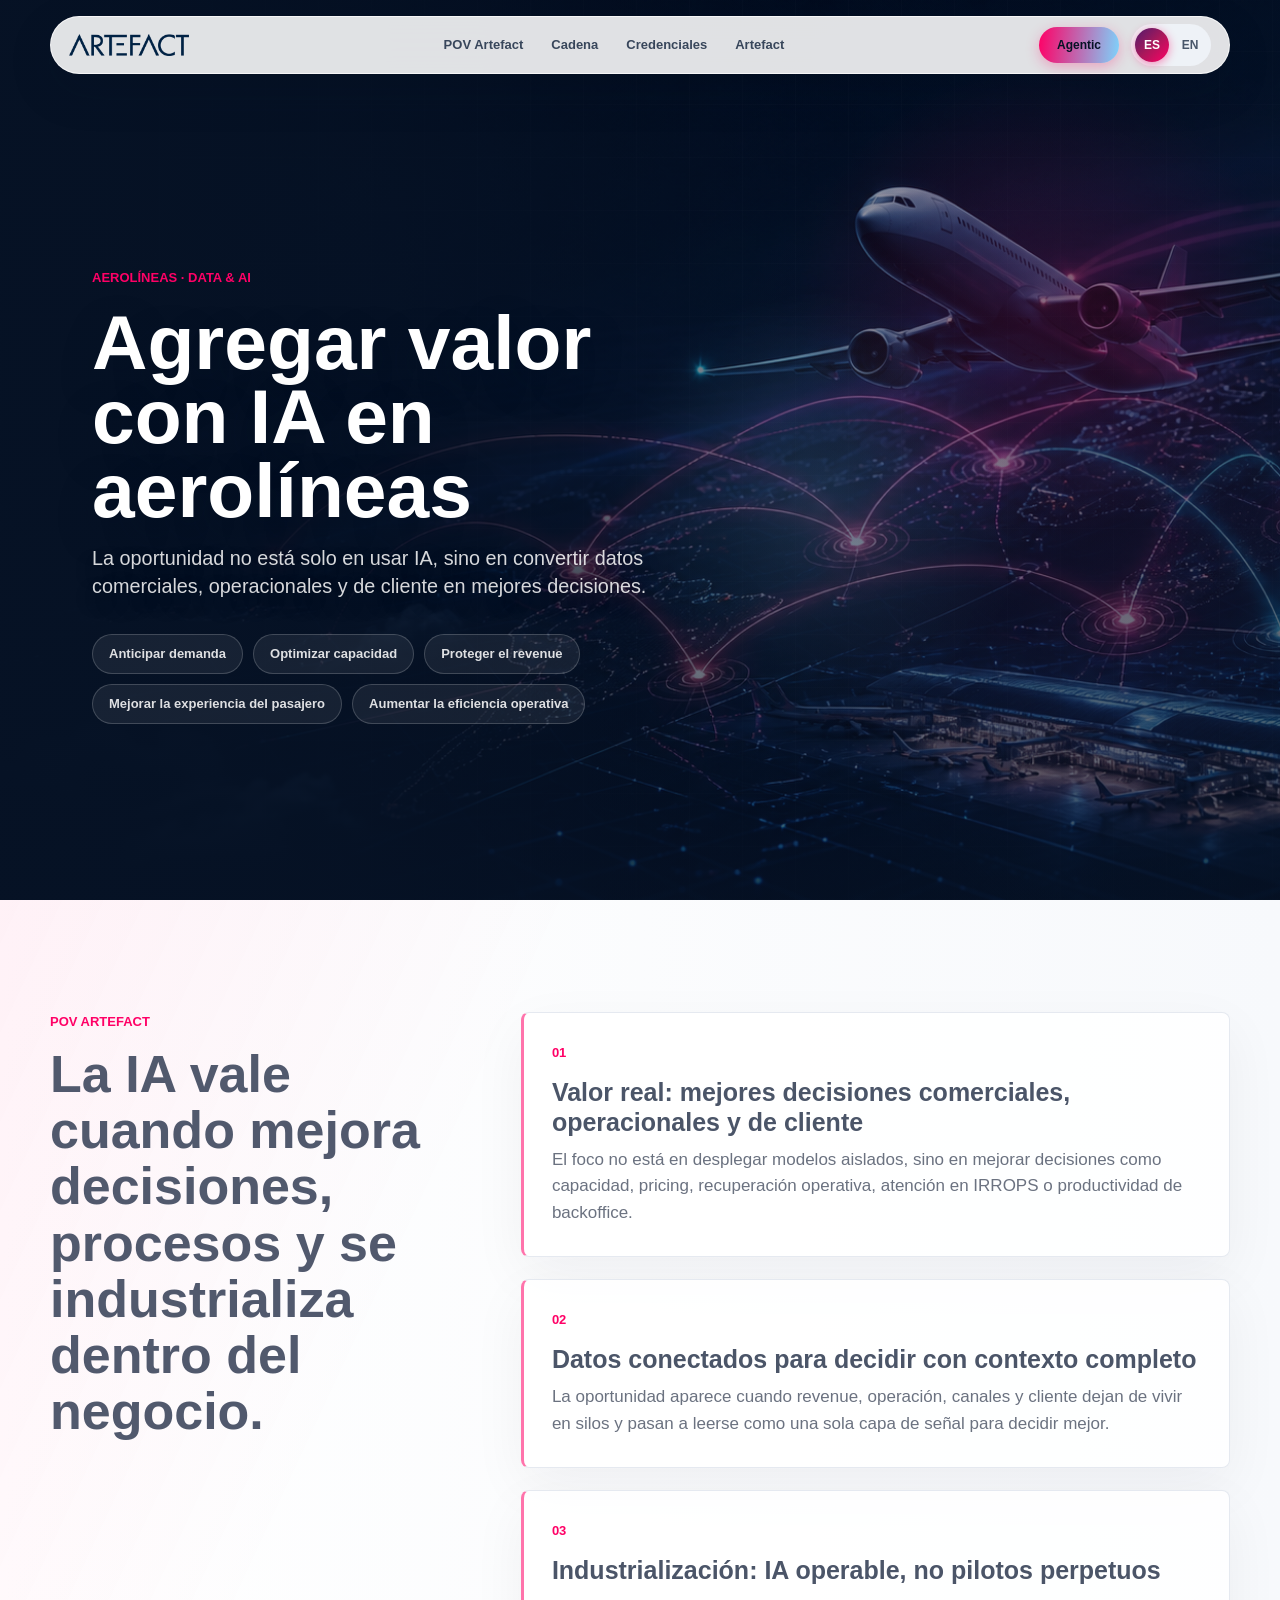
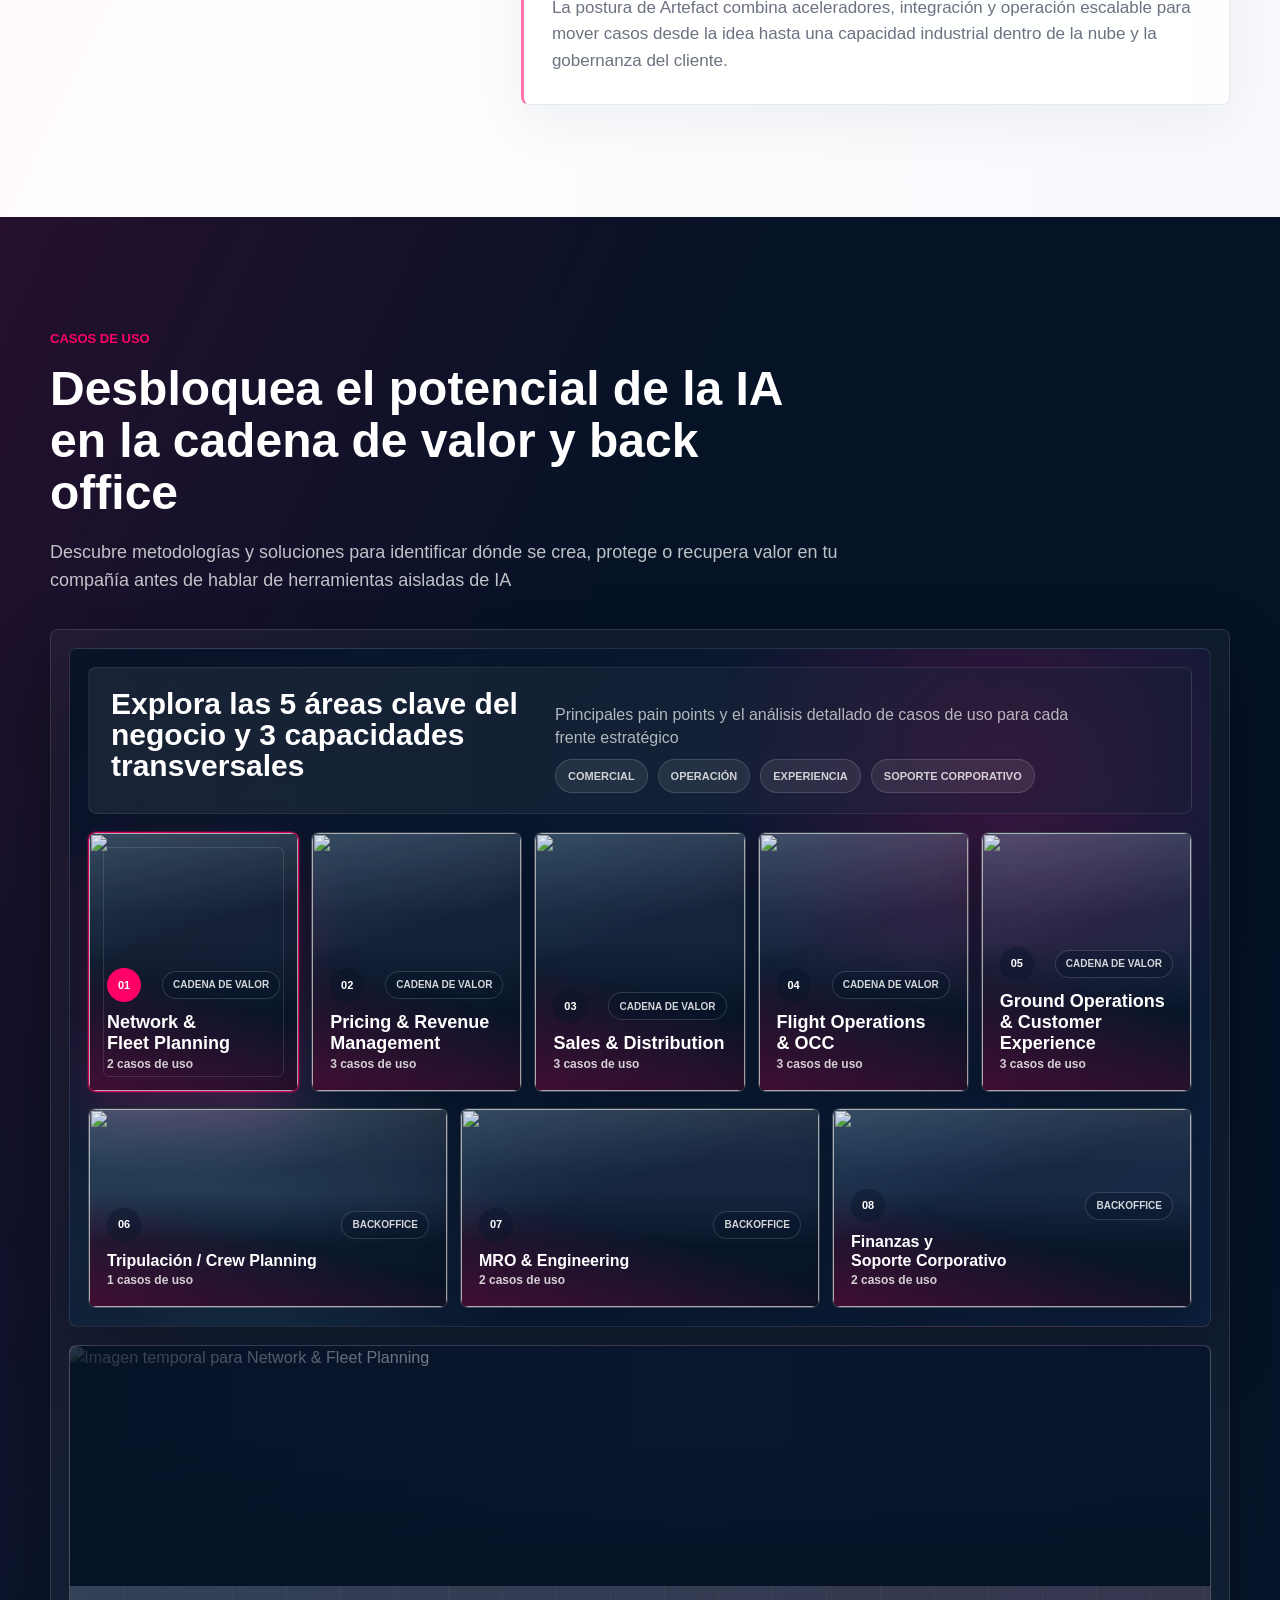
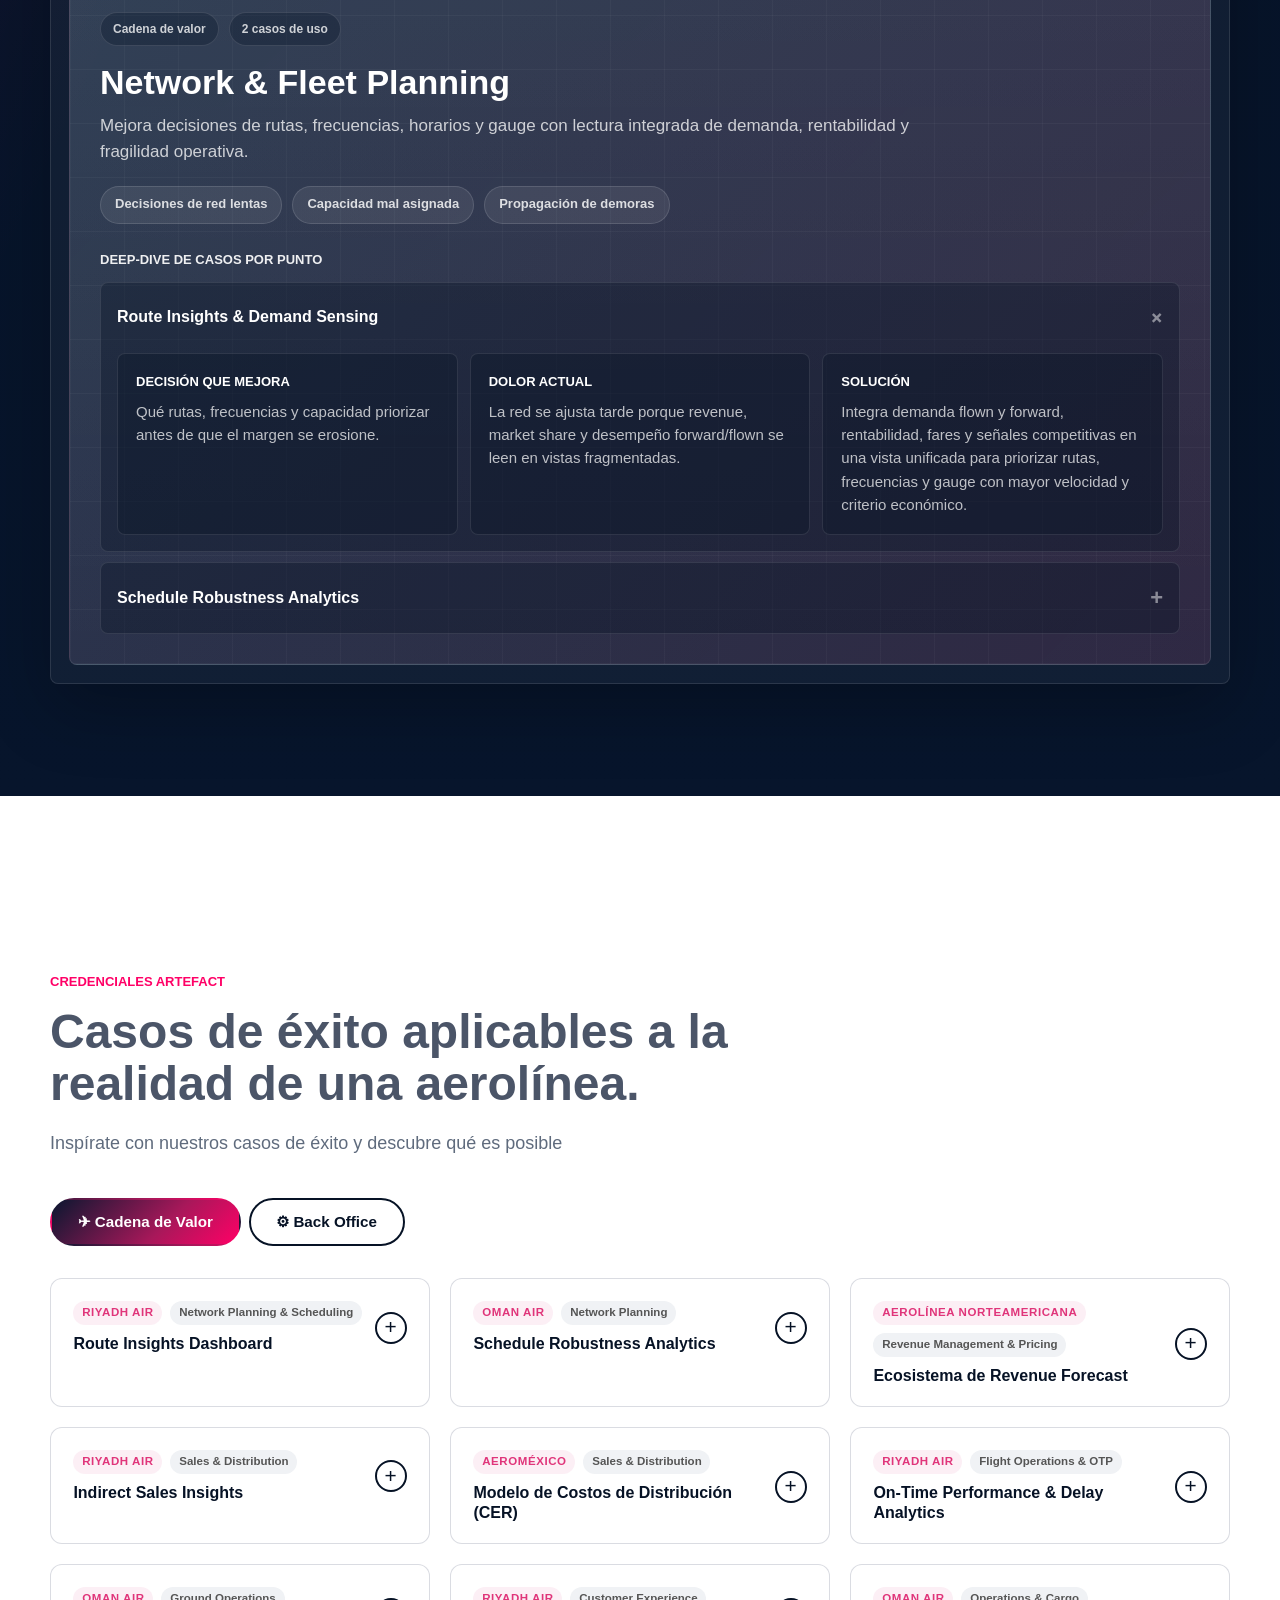
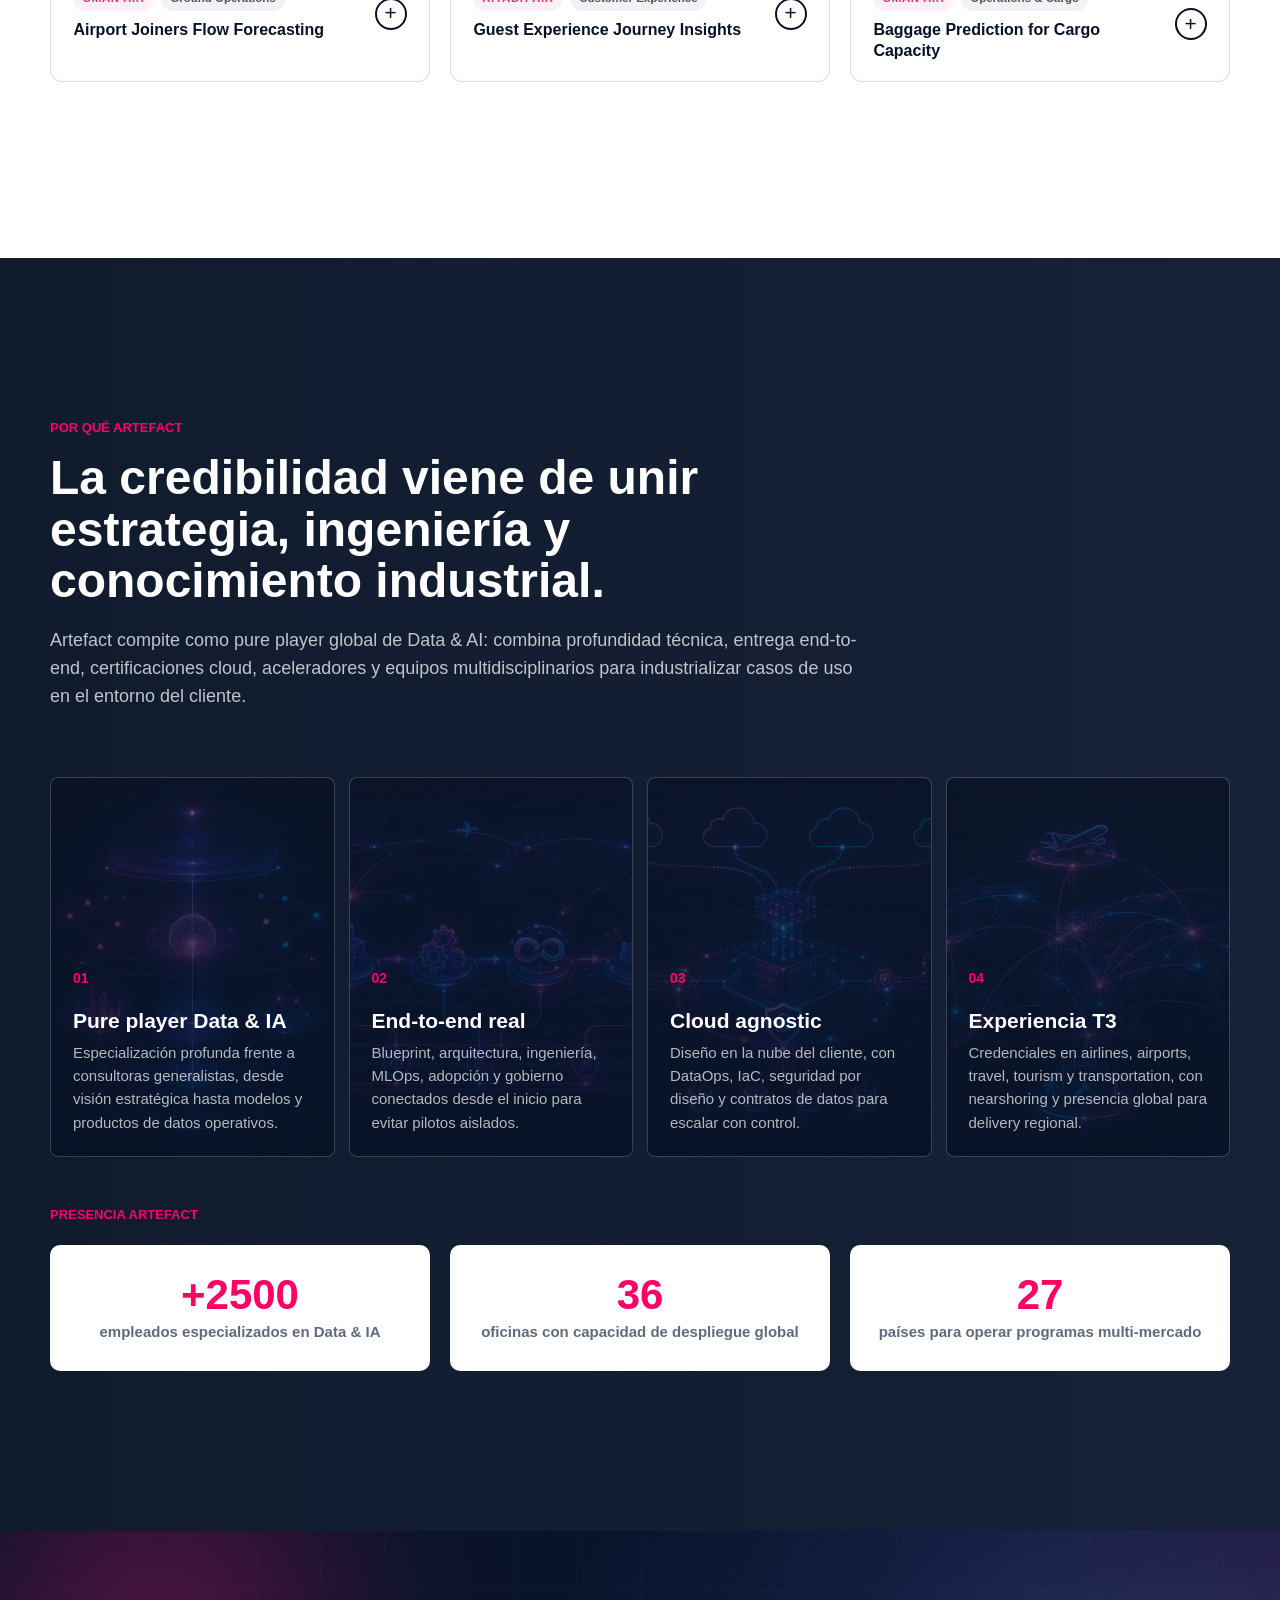
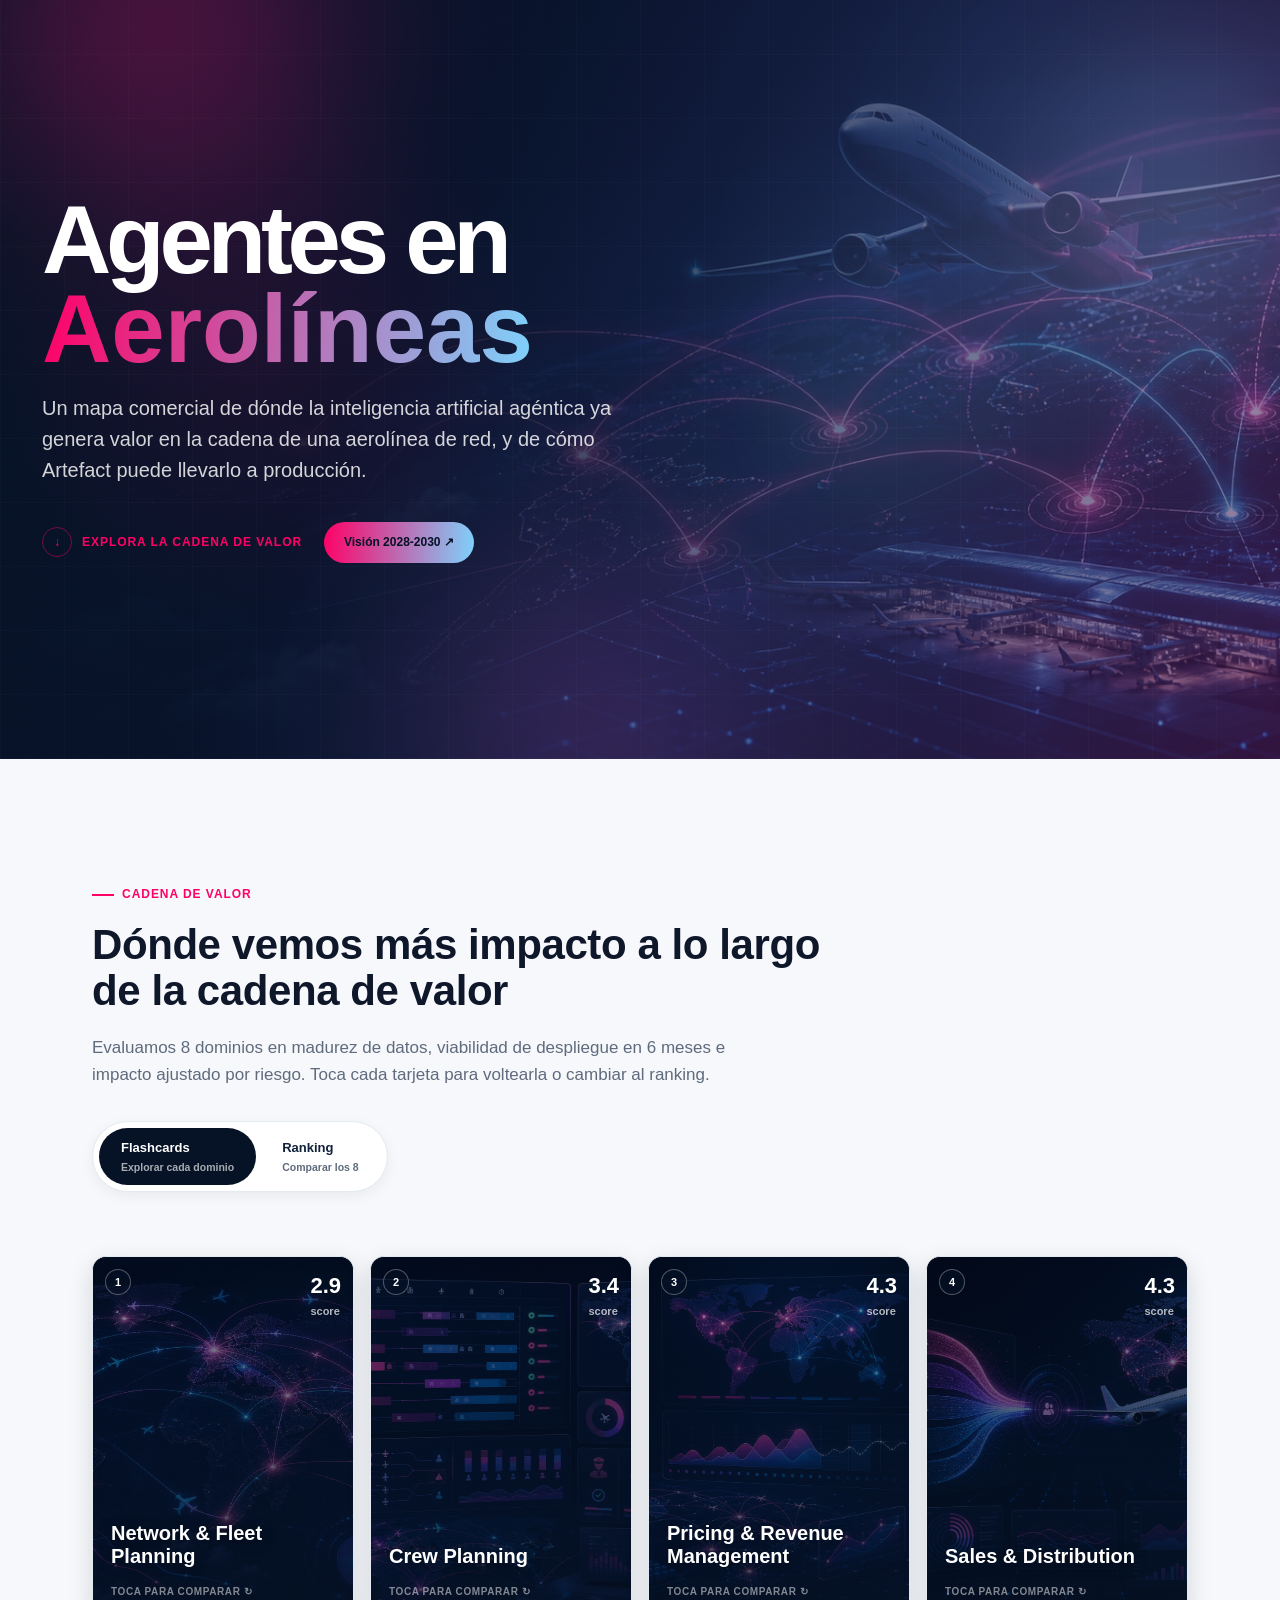
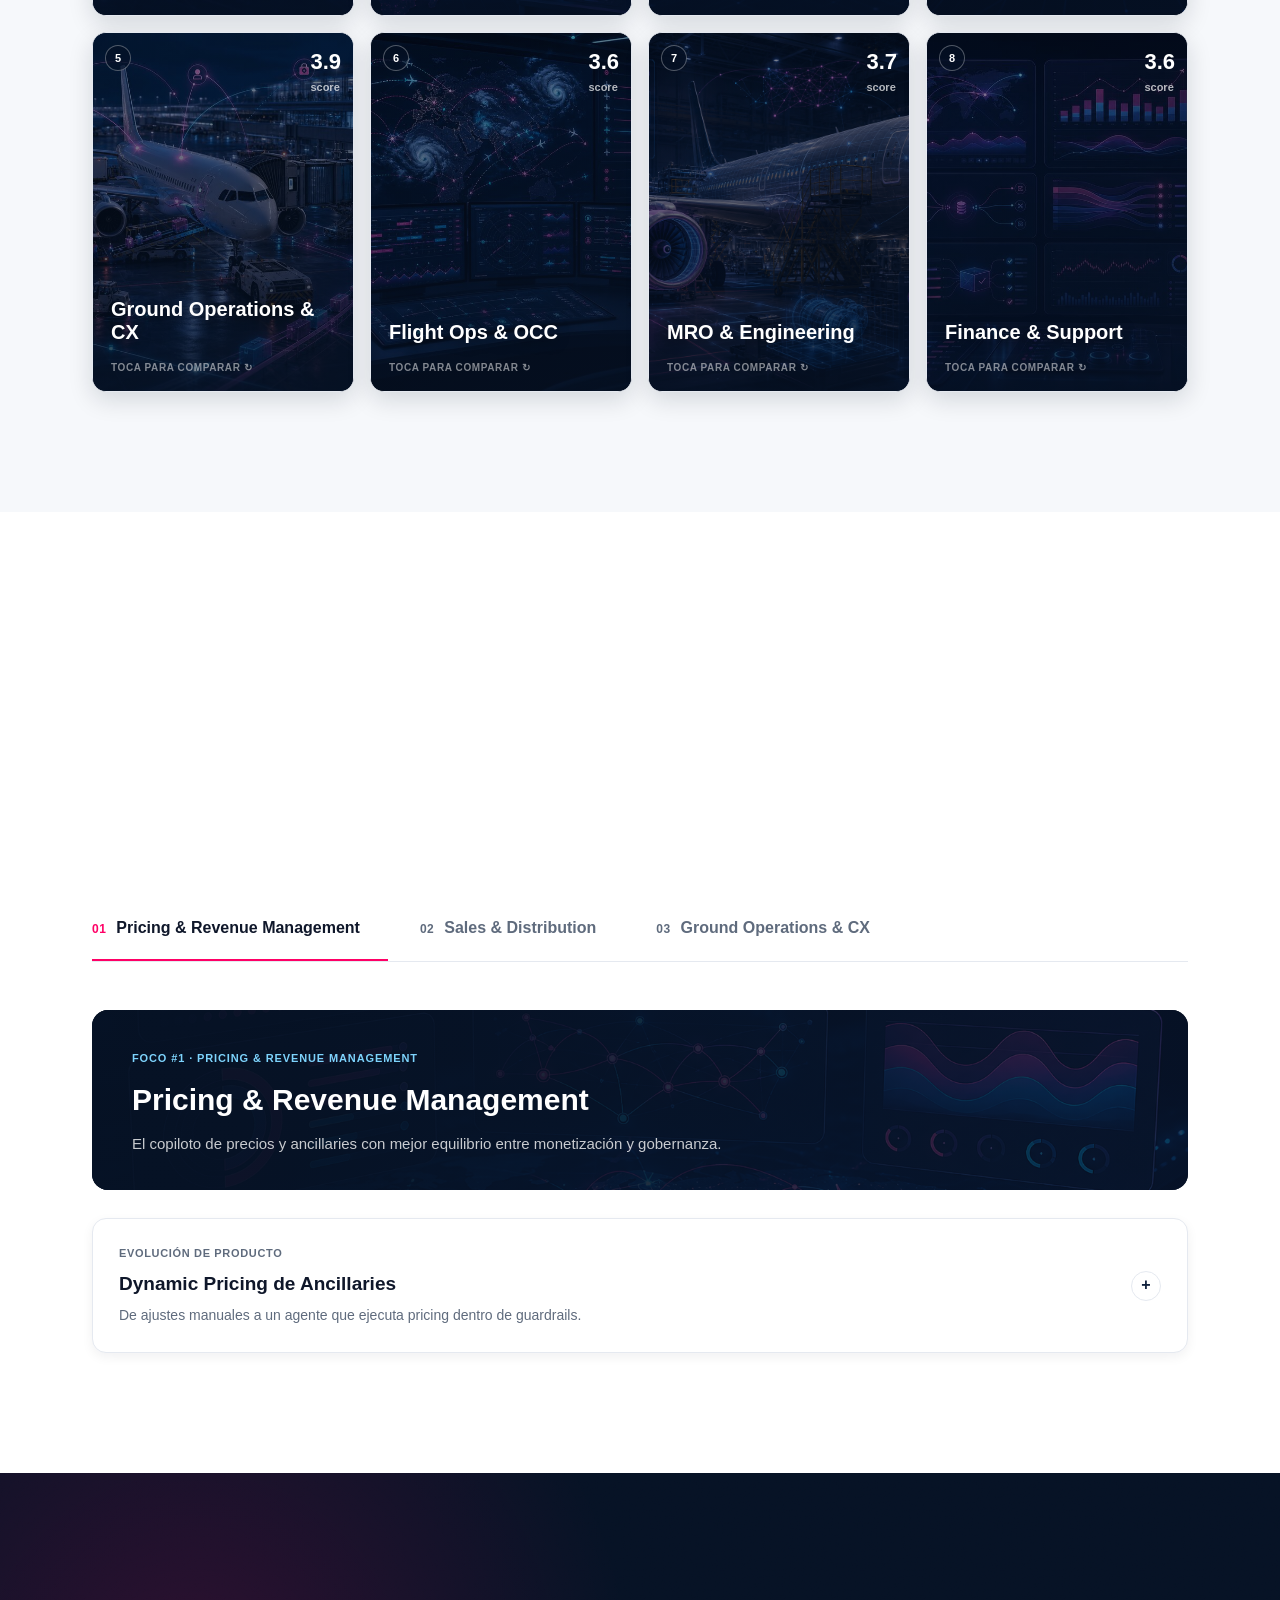
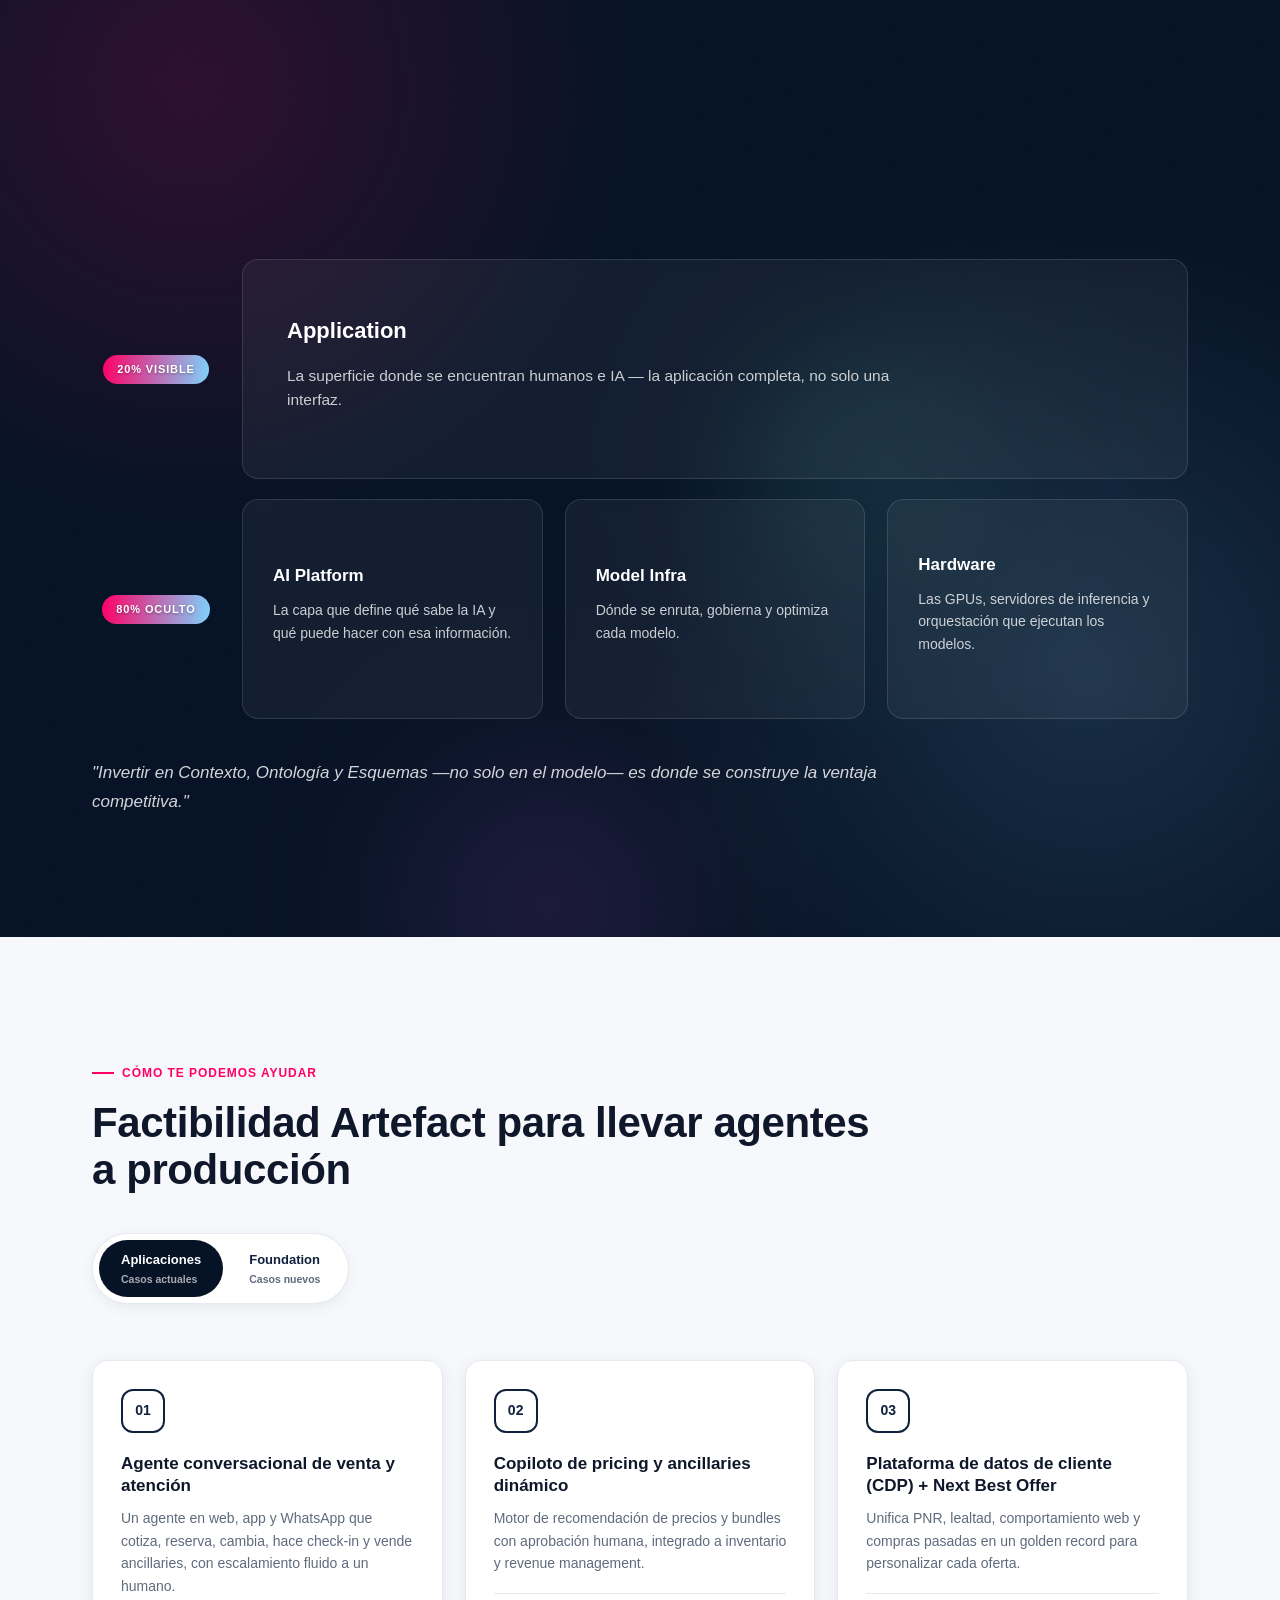
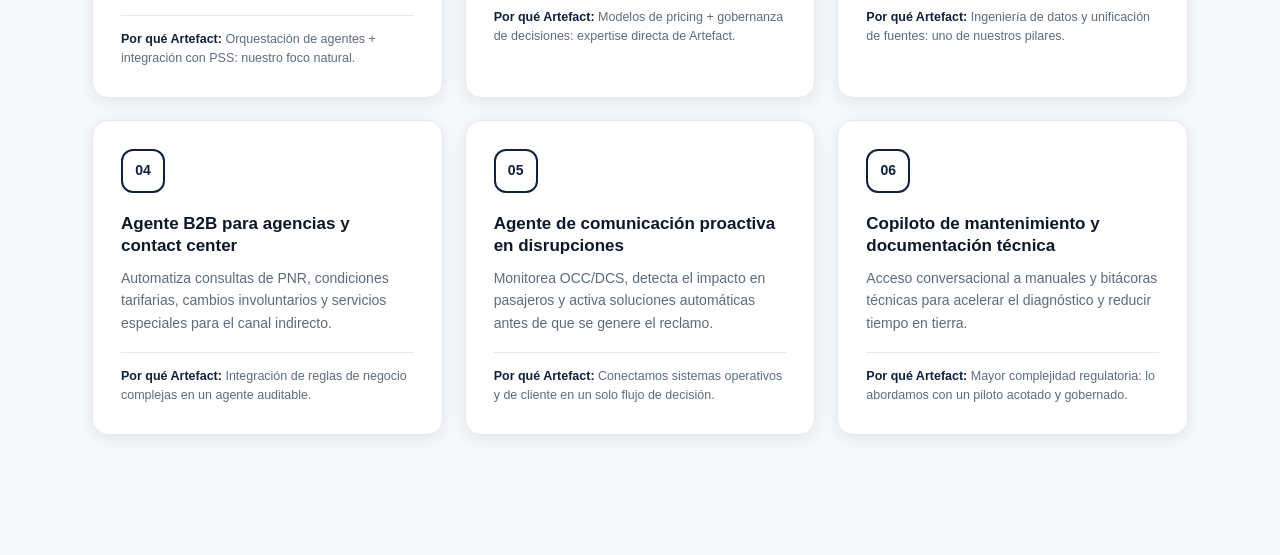
==== index.html @ aaf762bc "traduccion EN de la seccion agentic" ====
<!doctype html>
<html lang="es">
<head>
  <meta charset="utf-8">
  <meta name="viewport" content="width=device-width, initial-scale=1">
  <title>Artefact | Data & AI para Aerolíneas</title>
  <style>
    :root {
      --navy-950: #061225;
      --navy-900: #0a1730;
      --navy-800: #10213d;
      --navy-700: #18325a;
      --ink: #0f172a;
      --muted: #5f6b7d;
      --line: #e5e9f0;
      --soft: #f6f8fb;
      --white: #ffffff;
      --magenta: #ff0066;
      --cyan: #7dd3fc;
      --green: #38d39f;
      --amber: #ffc857;
      --slate-700: #334155;
      --shadow: 0 24px 70px rgba(6, 18, 37, 0.18);
    }

    * {
      box-sizing: border-box;
      letter-spacing: 0;
    }

    html {
      scroll-behavior: smooth;
    }

    body {
      margin: 0;
      color: var(--ink);
      background: var(--white);
      font-family: Roboto, Arial, sans-serif;
      font-size: 16px;
      line-height: 1.55;
    }

    button,
    a {
      font: inherit;
    }

    a {
      color: inherit;
      text-decoration: none;
    }

    .site-header {
      position: fixed;
      z-index: 20;
      top: 16px;
      left: 0;
      right: 0;
      padding: 0 42px;
      pointer-events: none;
    }

    .nav-shell {
      max-width: 1180px;
      margin: 0 auto;
      height: 58px;
      display: flex;
      align-items: center;
      justify-content: space-between;
      padding: 0 18px;
      border: 1px solid rgba(255, 255, 255, 0.72);
      border-radius: 999px;
      background: rgba(255, 255, 255, 0.88);
      box-shadow: 0 16px 45px rgba(6, 18, 37, 0.16);
      backdrop-filter: blur(18px);
      pointer-events: auto;
    }

    .brand {
      display: flex;
      align-items: center;
      color: #0f2f5f;
      line-height: 1;
    }

    .brand-logo {
      display: block;
      width: 120px;
      height: auto;
    }

    img.brand-logo {
      object-fit: contain;
    }

    .nav-links {
      display: flex;
      align-items: center;
      gap: 28px;
      color: #26364d;
      font-size: 13px;
      font-weight: 800;
    }

    .nav-links a {
      opacity: 0.9;
    }

    .nav-links a:hover {
      color: var(--magenta);
    }

    .lang-pill {
      display: flex;
      align-items: center;
      gap: 4px;
      padding: 4px;
      border-radius: 999px;
      background: #eef2f7;
      color: #475569;
      font-size: 12px;
      font-weight: 900;
    }

    .lang-pill span {
      display: grid;
      place-items: center;
      width: 34px;
      height: 34px;
      border-radius: 999px;
      cursor: pointer;
      transition: all 0.2s ease;
    }

    .lang-pill .active {
      color: var(--white);
      background: linear-gradient(135deg, #4f1a6e 0%, #a8185a 50%, #ff0066 100%);
      box-shadow: 0 2px 10px rgba(255, 0, 102, 0.45);
    }

    .lang-pill span:not(.active):hover {
      background: rgba(0,0,0,0.08);
    }

    .hero {
      position: relative;
      min-height: 656px;
      color: var(--white);
      overflow: hidden;
      background:
        linear-gradient(90deg, rgba(6, 18, 37, 0.98) 0%, rgba(8, 19, 43, 0.94) 45%, rgba(31, 39, 85, 0.92) 76%, rgba(89, 28, 91, 0.86) 100%),
        repeating-linear-gradient(0deg, rgba(255, 255, 255, 0.045) 0, rgba(255, 255, 255, 0.045) 1px, transparent 1px, transparent 64px),
        repeating-linear-gradient(90deg, rgba(255, 255, 255, 0.045) 0, rgba(255, 255, 255, 0.045) 1px, transparent 1px, transparent 64px);
    }

    .hero-inner {
      max-width: 1180px;
      margin: 0 auto;
      min-height: 656px;
      display: grid;
      grid-template-columns: 0.88fr 1.12fr;
      gap: 32px;
      align-items: center;
      padding: 112px 42px 38px;
    }

    .eyebrow {
      margin: 0 0 18px;
      color: var(--magenta);
      font-size: 13px;
      font-weight: 900;
      text-transform: uppercase;
    }

    h1,
    h2,
    h3,
    p {
      margin-top: 0;
    }

    h1 {
      max-width: 560px;
      margin-bottom: 24px;
      font-size: 72px;
      line-height: 0.96;
      font-weight: 900;
    }

    .hero-copy {
      max-width: 540px;
      color: rgba(255, 255, 255, 0.82);
      font-size: 20px;
      line-height: 1.45;
    }

    .hero-pills {
      display: flex;
      flex-wrap: wrap;
      gap: 10px;
      margin-top: 34px;
    }

    .pill {
      display: inline-flex;
      align-items: center;
      min-height: 40px;
      padding: 0 16px;
      border: 1px solid rgba(255, 255, 255, 0.18);
      border-radius: 999px;
      color: rgba(255, 255, 255, 0.86);
      background: rgba(255, 255, 255, 0.07);
      font-size: 13px;
      font-weight: 800;
    }

    .hero-image-card {
      position: absolute;
      right: 0;
      bottom: 0;
      width: 100%;
      max-width: 680px;
      min-height: 560px;
      border: 1px solid rgba(255, 255, 255, 0.16);
      border-radius: 8px;
      overflow: hidden;
      background: var(--navy-950);
      box-shadow: 0 34px 90px rgba(0, 0, 0, 0.34);
    }

    .hero-data-overlay {
      position: absolute;
      inset: 18px;
      z-index: 3;
      pointer-events: none;
      display: grid;
      grid-template-columns: 1fr auto;
      grid-template-rows: auto 1fr auto;
      gap: 16px;
    }

    .hero-kpi-stack,
    .hero-signal-stack {
      display: grid;
      gap: 10px;
      align-content: start;
    }

    .hero-signal-stack {
      justify-items: end;
    }

    .hero-kpi-card,
    .hero-signal-card {
      min-width: 176px;
      max-width: 220px;
      padding: 12px 14px;
      border: 1px solid rgba(255, 255, 255, 0.14);
      border-radius: 8px;
      background: rgba(6, 18, 37, 0.55);
      backdrop-filter: blur(16px);
      box-shadow: 0 14px 40px rgba(0, 0, 0, 0.18);
    }

    .hero-kpi-card span,
    .hero-signal-card span,
    .hero-system-label span {
      display: block;
      margin-bottom: 6px;
      color: rgba(255, 255, 255, 0.58);
      font-size: 10px;
      font-weight: 900;
      letter-spacing: 0.08em;
      text-transform: uppercase;
    }

    .hero-kpi-card strong,
    .hero-signal-card strong,
    .hero-system-label strong {
      display: block;
      color: var(--white);
      font-size: 16px;
      line-height: 1.18;
    }

    .hero-kpi-card small,
    .hero-signal-card small,
    .hero-system-label small {
      display: block;
      margin-top: 6px;
      color: rgba(255, 255, 255, 0.72);
      font-size: 12px;
      line-height: 1.4;
    }

    .hero-system-label {
      align-self: end;
      max-width: 280px;
      padding: 16px;
      border: 1px solid rgba(255, 255, 255, 0.14);
      border-radius: 8px;
      background: rgba(6, 18, 37, 0.6);
      backdrop-filter: blur(16px);
    }

    .hero-orbit {
      position: absolute;
      inset: 34px 42px 70px 62px;
      border: 1px dashed rgba(125, 211, 252, 0.22);
      border-radius: 50%;
      opacity: 0.85;
    }

    .hero-orbit::before,
    .hero-orbit::after {
      content: "";
      position: absolute;
      width: 10px;
      height: 10px;
      border-radius: 50%;
      background: var(--cyan);
      box-shadow: 0 0 0 10px rgba(125, 211, 252, 0.12);
    }

    .hero-orbit::before {
      top: 18%;
      right: 16%;
    }

    .hero-orbit::after {
      left: 8%;
      bottom: 18%;
      background: var(--magenta);
      box-shadow: 0 0 0 10px rgba(255, 0, 102, 0.12);
    }

    .hero-scene {
      position: absolute;
      inset: 0;
    }

    .hero-scene canvas {
      width: 100%;
      height: 100%;
      display: block;
    }

    .hero-image-card::after {
      content: "";
      position: absolute;
      inset: 0;
      background:
        radial-gradient(circle at 24% 26%, rgba(125, 211, 252, 0.16), transparent 22%),
        radial-gradient(circle at 76% 62%, rgba(255, 0, 102, 0.18), transparent 24%),
        linear-gradient(90deg, rgba(6, 18, 37, 0.42), rgba(6, 18, 37, 0.02) 44%, rgba(6, 18, 37, 0.16)),
        linear-gradient(180deg, transparent 52%, rgba(6, 18, 37, 0.78));
      pointer-events: none;
    }

    .image-note {
      position: absolute;
      z-index: 2;
      left: 22px;
      bottom: 22px;
      max-width: 300px;
      padding: 16px;
      border: 1px solid rgba(255, 255, 255, 0.14);
      border-radius: 8px;
      color: rgba(255, 255, 255, 0.78);
      background: rgba(6, 18, 37, 0.58);
      backdrop-filter: blur(14px);
      font-size: 13px;
      font-weight: 700;
    }

    .image-note strong {
      display: block;
      margin-bottom: 5px;
      color: var(--white);
      font-size: 17px;
    }

    .flight-board {
      position: absolute;
      right: 0;
      bottom: 6px;
      width: 100%;
      max-width: 660px;
      min-height: 520px;
      border: 1px solid rgba(255, 255, 255, 0.16);
      border-radius: 8px;
      overflow: hidden;
      background:
        linear-gradient(135deg, rgba(255, 255, 255, 0.1), rgba(255, 255, 255, 0.03)),
        linear-gradient(180deg, rgba(18, 42, 78, 0.68), rgba(7, 16, 33, 0.72));
      box-shadow: 0 34px 90px rgba(0, 0, 0, 0.34);
    }

    .flight-board::before {
      content: "";
      position: absolute;
      inset: 0;
      background:
        repeating-linear-gradient(0deg, rgba(125, 211, 252, 0.1) 0 1px, transparent 1px 48px),
        repeating-linear-gradient(90deg, rgba(125, 211, 252, 0.09) 0 1px, transparent 1px 48px);
      opacity: 0.65;
    }

    .route-map {
      position: absolute;
      inset: 42px 34px 36px;
      border: 1px solid rgba(255, 255, 255, 0.14);
      border-radius: 8px;
      background: rgba(6, 18, 37, 0.38);
    }

    .route-line {
      position: absolute;
      height: 2px;
      transform-origin: left center;
      border-radius: 999px;
      background: linear-gradient(90deg, var(--cyan), var(--magenta));
      box-shadow: 0 0 20px rgba(255, 0, 102, 0.38);
    }

    .route-line.one {
      left: 72px;
      top: 132px;
      width: 380px;
      transform: rotate(-17deg);
    }

    .route-line.two {
      left: 120px;
      top: 216px;
      width: 330px;
      transform: rotate(13deg);
      opacity: 0.75;
    }

    .route-line.three {
      left: 230px;
      top: 72px;
      width: 250px;
      transform: rotate(35deg);
      opacity: 0.72;
    }

    .node {
      position: absolute;
      width: 14px;
      height: 14px;
      border: 3px solid rgba(255, 255, 255, 0.82);
      border-radius: 50%;
      background: var(--magenta);
      box-shadow: 0 0 0 8px rgba(255, 0, 102, 0.12);
    }

    .node.a { left: 62px; top: 128px; }
    .node.b { right: 94px; top: 24px; background: var(--cyan); box-shadow: 0 0 0 8px rgba(125, 211, 252, 0.12); }
    .node.c { left: 112px; bottom: 80px; background: var(--green); box-shadow: 0 0 0 8px rgba(56, 211, 159, 0.12); }
    .node.d { right: 58px; bottom: 114px; background: var(--amber); box-shadow: 0 0 0 8px rgba(255, 200, 87, 0.12); }

    .plane-card {
      position: absolute;
      right: 34px;
      bottom: 34px;
      width: 230px;
      padding: 18px;
      border: 1px solid rgba(255, 255, 255, 0.14);
      border-radius: 8px;
      color: var(--white);
      background: rgba(255, 255, 255, 0.1);
      backdrop-filter: blur(12px);
    }

    .plane-icon {
      width: 74px;
      height: 74px;
      margin-bottom: 16px;
      display: grid;
      place-items: center;
      border-radius: 50%;
      color: var(--navy-950);
      background: var(--white);
      font-size: 36px;
      font-weight: 900;
    }

    .plane-card strong {
      display: block;
      margin-bottom: 6px;
      font-size: 18px;
    }

    .plane-card span {
      color: rgba(255, 255, 255, 0.72);
      font-size: 13px;
    }

    .section {
      padding: 112px 42px;
      scroll-margin-top: 92px;
    }

    .container {
      max-width: 1180px;
      margin: 0 auto;
    }

    .thesis {
      background:
        linear-gradient(115deg, rgba(255, 0, 102, 0.055), transparent 34%),
        linear-gradient(90deg, #ffffff, #f7f9fc);
    }

    .thesis-grid {
      display: grid;
      grid-template-columns: 0.72fr 1.28fr;
      gap: 72px;
      align-items: start;
    }

    .section-label {
      margin-bottom: 14px;
      color: var(--magenta);
      font-size: 13px;
      font-weight: 900;
      text-transform: uppercase;
    }

    .section-title {
      max-width: 780px;
      margin-bottom: 20px;
      color: #4b5568;
      font-size: 48px;
      line-height: 1.08;
      font-weight: 900;
    }

    .thesis .section-title {
      color: #51596d;
      font-size: 52px;
    }

    .lead {
      max-width: 820px;
      color: var(--muted);
      font-size: 18px;
    }

    .thesis-cards {
      display: grid;
      gap: 22px;
    }

    .thesis-card {
      position: relative;
      min-height: 142px;
      padding: 30px 28px;
      border: 1px solid var(--line);
      border-left: 3px solid rgba(255, 0, 102, 0.55);
      border-radius: 8px;
      background: rgba(255, 255, 255, 0.86);
      box-shadow: 0 18px 55px rgba(6, 18, 37, 0.05);
    }

    .num {
      display: block;
      margin-bottom: 14px;
      color: var(--magenta);
      font-size: 13px;
      font-weight: 900;
    }

    .thesis-card h3 {
      margin-bottom: 10px;
      color: #4b5568;
      font-size: 25px;
      line-height: 1.2;
    }

    .thesis-card p {
      margin-bottom: 0;
      color: #6b7280;
      font-size: 17px;
    }

    .cases {
      color: var(--white);
      background:
        linear-gradient(115deg, rgba(255, 0, 102, 0.12), transparent 34%),
        linear-gradient(180deg, var(--navy-950), #07152c);
    }

    .cases .section-title,
    .cases .lead {
      color: var(--white);
    }

    .cases .lead {
      color: rgba(255, 255, 255, 0.74);
    }

    .tabs {
      display: inline-flex;
      gap: 6px;
      padding: 7px;
      margin: 26px 0 30px;
      border: 1px solid rgba(255, 255, 255, 0.12);
      border-radius: 999px;
      background: rgba(255, 255, 255, 0.07);
    }

    .tab-btn {
      min-width: 148px;
      min-height: 44px;
      border: 0;
      border-radius: 999px;
      color: rgba(255, 255, 255, 0.64);
      background: transparent;
      cursor: pointer;
      font-size: 14px;
      font-weight: 900;
    }

    .tab-btn.active {
      color: var(--navy-950);
      background: rgba(255, 255, 255, 0.92);
    }

    .value-explorer {
      margin-top: 34px;
      padding: 18px;
      border: 1px solid rgba(255, 255, 255, 0.11);
      border-radius: 8px;
      background: rgba(255, 255, 255, 0.045);
      box-shadow: 0 24px 70px rgba(0, 0, 0, 0.24);
    }

    .route-shell {
      position: relative;
      display: grid;
      gap: 18px;
      margin-bottom: 18px;
      padding: 18px;
      overflow: hidden;
      border: 1px solid rgba(255, 255, 255, 0.1);
      border-radius: 8px;
      background:
        radial-gradient(circle at 82% 18%, rgba(255, 0, 102, 0.2), transparent 28%),
        radial-gradient(circle at 14% 88%, rgba(125, 211, 252, 0.16), transparent 24%),
        linear-gradient(135deg, rgba(6, 18, 37, 0.88), rgba(12, 33, 67, 0.74));
      box-shadow: 0 24px 70px rgba(0, 0, 0, 0.24);
    }

    .route-copy {
      position: relative;
      z-index: 2;
      display: grid;
      grid-template-columns: minmax(0, 420px) minmax(0, 1fr);
      gap: 24px;
      align-items: end;
      padding: 20px 22px;
      border: 1px solid rgba(255, 255, 255, 0.08);
      border-radius: 8px;
      background:
        linear-gradient(90deg, rgba(255, 255, 255, 0.07), rgba(255, 255, 255, 0.02)),
        rgba(6, 18, 37, 0.28);
    }

    .route-copy span {
      display: block;
      margin-bottom: 10px;
      color: var(--magenta);
      font-size: 12px;
      font-weight: 900;
      text-transform: uppercase;
    }

    .route-copy strong {
      display: block;
      margin-bottom: 12px;
      color: var(--white);
      font-size: 30px;
      line-height: 1.04;
    }

    .route-copy p {
      margin: 0;
      color: rgba(255, 255, 255, 0.68);
      font-size: 15px;
    }

    .route-copy-meta {
      display: grid;
      gap: 10px;
      align-content: end;
      justify-items: start;
    }

    .route-copy-meta p {
      max-width: 520px;
      font-size: 16px;
      line-height: 1.45;
    }

    .route-copy-badges {
      display: flex;
      flex-wrap: wrap;
      gap: 10px;
    }

    .route-copy-badges span {
      margin: 0;
      min-height: 34px;
      display: inline-flex;
      align-items: center;
      padding: 0 12px;
      border: 1px solid rgba(255, 255, 255, 0.14);
      border-radius: 999px;
      color: rgba(255, 255, 255, 0.78);
      background: rgba(255, 255, 255, 0.08);
      font-size: 11px;
      font-weight: 900;
      text-transform: uppercase;
    }

    .route-map-ui {
      display: grid;
      gap: 16px;
    }

    .route-grid-main,
    .route-grid-backoffice {
      display: grid;
      gap: 12px;
    }

    .route-grid-main {
      grid-template-columns: repeat(5, minmax(0, 1fr));
    }

    .route-grid-backoffice {
      grid-template-columns: repeat(3, minmax(0, 1fr));
    }

    .route-strip-title {
      margin: 0 0 4px;
      color: rgba(255, 255, 255, 0.54);
      font-size: 11px;
      font-weight: 900;
      letter-spacing: 0.08em;
      text-transform: uppercase;
    }

    .route-node {
      position: relative;
      min-height: 260px;
      display: flex;
      align-items: flex-end;
      width: 100%;
      padding: 18px;
      overflow: hidden;
      border: 1px solid rgba(255, 255, 255, 0.16);
      border-radius: 8px;
      color: var(--white);
      text-align: left;
      background-color: rgba(255, 255, 255, 0.05);
      background-image: linear-gradient(180deg, rgba(7, 19, 37, 0.0) 0%, rgba(7, 19, 37, 0.0) 42%, rgba(7, 19, 37, 0.82) 68%, rgba(7, 19, 37, 0.98) 100%);
      box-shadow: 0 18px 40px rgba(0, 0, 0, 0.24);
      cursor: pointer;
      isolation: isolate;
      transition: transform 220ms ease, border-color 220ms ease, box-shadow 220ms ease, filter 220ms ease;
    }


    .route-node-bg {
      position: absolute;
      inset: 0;
      width: 100%;
      height: 100%;
      object-fit: cover;
      object-position: center 20%;
      opacity: 0.88;
      z-index: 0;
      border-radius: 7px;
      pointer-events: none;
    }

    .route-node-content {
      position: relative;
      z-index: 1;
    }
    .route-node::before {
      content: "";
      position: absolute;
      inset: 0;
      background:
        linear-gradient(180deg, rgba(255, 255, 255, 0.08), transparent 32%),
        linear-gradient(160deg, rgba(125, 211, 252, 0.18), transparent 42%),
        linear-gradient(15deg, rgba(255, 0, 102, 0.26), transparent 42%);
      opacity: 0.92;
      z-index: -1;
    }

    .route-node::after {
      content: "";
      position: absolute;
      inset: 14px;
      border: 1px solid rgba(255, 255, 255, 0.12);
      border-radius: 6px;
      opacity: 0;
      transition: opacity 220ms ease;
      pointer-events: none;
    }

    .route-node:hover {
      transform: translateY(-6px);
      filter: saturate(1.08);
      box-shadow: 0 26px 52px rgba(0, 0, 0, 0.28);
    }

    .route-node:hover::after,
    .route-node.active::after {
      opacity: 1;
    }

    .route-node.active {
      border-color: rgba(255, 0, 102, 0.82);
      box-shadow: 0 0 0 1px rgba(255, 0, 102, 0.24), 0 30px 62px rgba(255, 0, 102, 0.18);
    }

    .route-node.compact {
      min-height: 200px;
    }

    .route-node-content {
      width: 100%;
      display: grid;
      gap: 10px;
    }

    .node-topline {
      display: flex;
      align-items: center;
      justify-content: space-between;
      gap: 12px;
    }

    .node-dot {
      width: 34px;
      height: 34px;
      display: grid;
      place-items: center;
      border-radius: 50%;
      color: var(--white);
      background: rgba(8, 20, 40, 0.4);
      backdrop-filter: blur(8px);
      font-size: 11px;
      font-weight: 900;
    }

    .route-node.active .node-dot {
      background: var(--magenta);
    }

    .node-type {
      display: inline-flex;
      align-items: center;
      min-height: 28px;
      padding: 0 10px;
      border: 1px solid rgba(255, 255, 255, 0.15);
      border-radius: 999px;
      color: rgba(255, 255, 255, 0.82);
      background: rgba(8, 20, 40, 0.36);
      font-size: 10px;
      font-weight: 900;
      text-transform: uppercase;
    }

    .route-node strong {
      display: block;
      max-width: 220px;
      color: inherit;
      font-size: 18px;
      line-height: 1.18;
      text-wrap: balance;
    }

    .route-node.compact strong {
      max-width: 240px;
      font-size: 16px;
    }

    .route-node small {
      display: block;
      color: rgba(255, 255, 255, 0.8);
      font-size: 12px;
      font-weight: 800;
    }

    .value-toolbar {
      display: flex;
      flex-wrap: wrap;
      align-items: center;
      justify-content: space-between;
      gap: 16px;
      margin-bottom: 18px;
    }

    .value-hint {
      max-width: 460px;
      margin: 0;
      color: rgba(255, 255, 255, 0.58);
      font-size: 14px;
      font-weight: 700;
    }

    .value-layout {
      display: grid;
      grid-template-columns: 1fr;
      gap: 18px;
      align-items: stretch;
    }

    .stage-list {
      display: grid;
      gap: 10px;
      align-content: start;
    }

    .stage-card {
      width: 100%;
      min-height: 96px;
      display: grid;
      grid-template-columns: 42px 1fr 42px;
      gap: 12px;
      align-items: center;
      padding: 16px 14px;
      border: 1px solid rgba(255, 255, 255, 0.08);
      border-radius: 8px;
      color: rgba(255, 255, 255, 0.72);
      text-align: left;
      background: rgba(255, 255, 255, 0.055);
      cursor: pointer;
    }

    .stage-card.active {
      color: var(--white);
      background: rgba(255, 255, 255, 0.13);
      box-shadow: inset 3px 0 0 var(--magenta);
    }

    .stage-card:hover {
      background: rgba(255, 255, 255, 0.105);
    }

    .stage-index {
      width: 34px;
      height: 34px;
      display: grid;
      place-items: center;
      border-radius: 50%;
      background: rgba(255, 255, 255, 0.08);
      color: rgba(255, 255, 255, 0.8);
      font-size: 12px;
      font-weight: 900;
    }

    .stage-card.active .stage-index {
      color: var(--white);
      background: var(--magenta);
    }

    .stage-card strong {
      display: block;
      color: inherit;
      font-size: 15px;
      line-height: 1.24;
    }

    .stage-card small {
      display: block;
      margin-top: 4px;
      color: rgba(255, 255, 255, 0.46);
      font-size: 12px;
      font-weight: 800;
    }

    .case-count {
      display: grid;
      place-items: center;
      width: 38px;
      height: 38px;
      border-radius: 999px;
      color: rgba(255, 255, 255, 0.82);
      background: rgba(255, 255, 255, 0.08);
      font-size: 12px;
      font-weight: 900;
    }

    .stage-spotlight {
      min-height: 640px;
      display: grid;
      grid-template-rows: 240px auto;
      overflow: hidden;
      border: 1px solid rgba(255, 255, 255, 0.1);
      border-radius: 8px;
      background:
        linear-gradient(180deg, rgba(255, 255, 255, 0.11), rgba(255, 255, 255, 0.055)),
        linear-gradient(135deg, rgba(125, 211, 252, 0.1), rgba(255, 0, 102, 0.08));
    }

    .stage-media {
      position: relative;
      min-height: 240px;
      background: var(--navy-900);
      overflow: hidden;
    }

    .stage-media img {
      width: 100%;
      height: 100%;
      object-fit: cover;
      object-position: center;
      opacity: 0.84;
      transform: scale(1.01);
    }

    .stage-media::after {
      content: "";
      position: absolute;
      inset: 0;
      background:
        linear-gradient(90deg, rgba(6, 18, 37, 0.84), rgba(6, 18, 37, 0.2) 54%, rgba(6, 18, 37, 0.48)),
        linear-gradient(180deg, transparent 38%, rgba(6, 18, 37, 0.95));
    }

    .stage-content {
      position: relative;
      padding: 26px 30px 30px;
      background:
        repeating-linear-gradient(0deg, rgba(255, 255, 255, 0.035) 0 1px, transparent 1px 54px),
        repeating-linear-gradient(90deg, rgba(255, 255, 255, 0.03) 0 1px, transparent 1px 54px);
    }

    .stage-kicker {
      display: flex;
      flex-wrap: wrap;
      gap: 10px;
      margin-bottom: 18px;
    }

    .stage-content h3 {
      margin-bottom: 12px;
      color: var(--white);
      font-size: 34px;
      line-height: 1.08;
    }

    .stage-summary {
      max-width: 830px;
      margin-bottom: 20px;
      color: rgba(255, 255, 255, 0.76);
      font-size: 17px;
    }

    .pain-cloud {
      display: flex;
      flex-wrap: wrap;
      gap: 10px;
      margin: 16px 0 22px;
    }

    .pain-chip {
      display: inline-flex;
      align-items: center;
      min-height: 38px;
      padding: 0 14px;
      border: 1px solid rgba(255, 255, 255, 0.13);
      border-radius: 999px;
      color: rgba(255, 255, 255, 0.82);
      background: rgba(255, 255, 255, 0.08);
      font-size: 13px;
      font-weight: 900;
    }

    .stage-flow {
      display: grid;
      grid-template-columns: repeat(3, minmax(0, 1fr));
      gap: 10px;
      margin: 18px 0 20px;
    }

    .flow-card {
      min-height: 96px;
      padding: 14px;
      border: 1px solid rgba(255, 255, 255, 0.1);
      border-radius: 8px;
      background: rgba(6, 18, 37, 0.34);
    }

    .flow-card span {
      display: block;
      margin-bottom: 6px;
      color: var(--magenta);
      font-size: 12px;
      font-weight: 900;
      text-transform: uppercase;
    }

    .flow-card p {
      margin: 0;
      color: rgba(255, 255, 255, 0.72);
      font-size: 14px;
    }

    .case-deep-title {
      margin: 26px 0 12px;
      color: rgba(255, 255, 255, 0.92);
      font-size: 13px;
      font-weight: 900;
      text-transform: uppercase;
    }

    .case-accordion {
      display: grid;
      gap: 10px;
    }

    .case-accordion details {
      border: 1px solid rgba(255, 255, 255, 0.1);
      border-radius: 8px;
      background: rgba(6, 18, 37, 0.34);
    }

    .case-accordion summary {
      min-height: 70px;
      display: grid;
      grid-template-columns: 1fr auto;
      gap: 12px;
      align-items: center;
      padding: 16px;
      color: var(--white);
      cursor: pointer;
      font-weight: 900;
      list-style: none;
    }

    .case-accordion summary::-webkit-details-marker {
      display: none;
    }

    .case-accordion summary span {
      color: rgba(255, 255, 255, 0.48);
      font-size: 22px;
      line-height: 1;
    }

    .case-accordion details[open] summary span {
      transform: rotate(45deg);
    }

    .case-body {
      display: grid;
      grid-template-columns: repeat(3, minmax(0, 1fr));
      gap: 12px;
      padding: 0 16px 16px;
    }

    .case-explorer {
      display: grid;
      grid-template-columns: 330px 1fr;
      gap: 22px;
      min-height: 560px;
      padding: 18px;
      border: 1px solid rgba(255, 255, 255, 0.11);
      border-radius: 8px;
      background: rgba(255, 255, 255, 0.045);
      box-shadow: 0 24px 70px rgba(0, 0, 0, 0.24);
    }

    .case-list {
      display: grid;
      gap: 10px;
      align-content: start;
    }

    .case-list button {
      width: 100%;
      min-height: 82px;
      display: grid;
      grid-template-columns: 42px 1fr 18px;
      gap: 12px;
      align-items: center;
      padding: 16px 14px;
      border: 1px solid rgba(255, 255, 255, 0.08);
      border-radius: 8px;
      color: rgba(255, 255, 255, 0.72);
      text-align: left;
      background: rgba(255, 255, 255, 0.055);
      cursor: pointer;
    }

    .case-list button.active {
      color: var(--white);
      background: rgba(255, 255, 255, 0.12);
      box-shadow: inset 3px 0 0 var(--magenta);
    }

    .case-index {
      width: 34px;
      height: 34px;
      display: grid;
      place-items: center;
      border-radius: 50%;
      background: rgba(255, 255, 255, 0.08);
      color: rgba(255, 255, 255, 0.8);
      font-size: 12px;
      font-weight: 900;
    }

    .case-list button.active .case-index {
      background: var(--magenta);
      color: var(--white);
    }

    .case-list strong {
      display: block;
      color: inherit;
      font-size: 15px;
      line-height: 1.25;
    }

    .case-list small {
      display: block;
      margin-top: 3px;
      color: rgba(255, 255, 255, 0.45);
      font-size: 12px;
      font-weight: 800;
    }

    .case-detail {
      position: relative;
      min-height: 520px;
      padding: 30px;
      border: 1px solid rgba(255, 255, 255, 0.1);
      border-radius: 8px;
      background:
        linear-gradient(180deg, rgba(255, 255, 255, 0.11), rgba(255, 255, 255, 0.055)),
        linear-gradient(135deg, rgba(125, 211, 252, 0.1), rgba(255, 0, 102, 0.08));
      overflow: hidden;
    }

    .case-detail::before {
      content: "";
      position: absolute;
      inset: 0;
      background:
        repeating-linear-gradient(0deg, rgba(255, 255, 255, 0.04) 0 1px, transparent 1px 54px),
        repeating-linear-gradient(90deg, rgba(255, 255, 255, 0.035) 0 1px, transparent 1px 54px);
      opacity: 0.65;
    }

    .case-detail > * {
      position: relative;
      z-index: 1;
    }

    .meta-row {
      display: flex;
      flex-wrap: wrap;
      gap: 10px;
      margin-bottom: 24px;
    }

    .meta-chip {
      display: inline-flex;
      align-items: center;
      min-height: 34px;
      padding: 0 12px;
      border: 1px solid rgba(255, 255, 255, 0.12);
      border-radius: 999px;
      color: rgba(255, 255, 255, 0.78);
      background: rgba(6, 18, 37, 0.3);
      font-size: 12px;
      font-weight: 900;
    }

    .case-detail h3 {
      max-width: 760px;
      margin-bottom: 12px;
      color: var(--white);
      font-size: 36px;
      line-height: 1.08;
    }

    .case-description {
      max-width: 820px;
      margin-bottom: 26px;
      color: rgba(255, 255, 255, 0.78);
      font-size: 18px;
    }

    .detail-grid {
      display: grid;
      grid-template-columns: repeat(2, minmax(0, 1fr));
      gap: 14px;
      margin-top: 22px;
    }

    .detail-card {
      min-height: 132px;
      padding: 18px;
      border: 1px solid rgba(255, 255, 255, 0.1);
      border-radius: 8px;
      background: rgba(6, 18, 37, 0.34);
    }

    .detail-card strong {
      display: block;
      margin-bottom: 8px;
      color: var(--white);
      font-size: 13px;
      text-transform: uppercase;
    }

    .detail-card p {
      margin-bottom: 0;
      color: rgba(255, 255, 255, 0.72);
      font-size: 15px;
    }

    /* ===== Sales & Distribution: tarjetas de caso 2 columnas + mockups ===== */
    .sd-cards {
      display: grid;
      gap: 14px;
    }

    .sd-card {
      display: grid;
      grid-template-columns: 60% 40%;
      align-items: stretch;
      min-height: 340px;
      border: 1px solid var(--slate-700);
      border-radius: 10px;
      background: var(--ink);
      overflow: hidden;
    }

    .sd-card-text {
      display: flex;
      flex-direction: column;
      gap: 12px;
      padding: 22px 24px;
    }

    .sd-badges {
      display: flex;
      flex-wrap: wrap;
      gap: 8px;
    }

    .sd-badge {
      display: inline-flex;
      align-items: center;
      padding: 5px 11px;
      border: 1px solid rgba(125, 211, 252, 0.4);
      border-radius: 999px;
      color: var(--cyan);
      background: rgba(125, 211, 252, 0.08);
      font-size: 11px;
      font-weight: 900;
      letter-spacing: 0.02em;
      text-transform: uppercase;
    }

    .sd-headline {
      margin: 2px 0 6px;
      color: var(--white);
      font-size: 20px;
      line-height: 1.2;
      font-weight: 900;
    }

    .sd-field strong {
      display: block;
      margin-bottom: 3px;
      color: var(--magenta);
      font-size: 11px;
      font-weight: 900;
      letter-spacing: 0.03em;
      text-transform: uppercase;
    }

    .sd-field p {
      margin: 0;
      color: rgba(255, 255, 255, 0.74);
      font-size: 13.5px;
      line-height: 1.45;
    }

    .sd-card-visual {
      position: relative;
      display: flex;
      padding: 16px;
      border-left: 1px solid var(--slate-700);
      background:
        radial-gradient(circle at 78% 12%, rgba(255, 0, 102, 0.12), transparent 42%),
        radial-gradient(circle at 20% 90%, rgba(125, 211, 252, 0.12), transparent 45%),
        var(--ink);
    }

    .sd-viz {
      position: relative;
      display: flex;
      flex-direction: column;
      gap: 12px;
      width: 100%;
      padding: 16px;
      border: 1px solid var(--slate-700);
      border-radius: 10px;
      background: #0b1424;
      box-shadow: 0 0 0 1px rgba(15, 23, 42, 0.6), 0 18px 40px rgba(0, 0, 0, 0.45);
    }

    .sd-viz-head {
      display: flex;
      align-items: center;
      justify-content: space-between;
    }

    .sd-viz-title {
      color: rgba(255, 255, 255, 0.9);
      font-size: 12px;
      font-weight: 900;
      letter-spacing: 0.02em;
      text-transform: uppercase;
    }

    .sd-viz-live {
      display: inline-flex;
      align-items: center;
      gap: 6px;
      padding: 3px 9px;
      border-radius: 999px;
      color: var(--green);
      background: rgba(56, 211, 159, 0.12);
      box-shadow: 0 0 12px rgba(56, 211, 159, 0.35);
      font-size: 10px;
      font-weight: 900;
      letter-spacing: 0.08em;
    }

    .sd-viz-live::before {
      content: "";
      width: 6px;
      height: 6px;
      border-radius: 50%;
      background: var(--green);
      box-shadow: 0 0 8px var(--green);
      animation: sdPulse 1.6s ease-in-out infinite;
    }

    /* Caso 1 - CER */
    .cer-rows {
      display: grid;
      gap: 12px;
      margin-top: 4px;
    }

    .cer-row {
      display: grid;
      grid-template-columns: 46px 1fr auto;
      align-items: center;
      gap: 10px;
    }

    .cer-label {
      color: rgba(255, 255, 255, 0.72);
      font-size: 12px;
      font-weight: 900;
    }

    .cer-bar {
      position: relative;
      height: 14px;
      border-radius: 999px;
      background: rgba(255, 255, 255, 0.06);
      overflow: hidden;
    }

    .cer-fill {
      display: block;
      width: var(--w);
      height: 100%;
      border-radius: 999px;
      transform-origin: left center;
      animation: sdGrow 1.1s cubic-bezier(0.22, 1, 0.36, 1) both;
    }

    .cer-fill--hi { background: linear-gradient(90deg, #ff0066, #ff5a94); box-shadow: 0 0 14px rgba(255, 0, 102, 0.5); }
    .cer-fill--mid { background: linear-gradient(90deg, #ffc857, #ffe0a3); box-shadow: 0 0 14px rgba(255, 200, 87, 0.4); }
    .cer-fill--lo { background: linear-gradient(90deg, #38d39f, #7df0c9); box-shadow: 0 0 14px rgba(56, 211, 159, 0.45); }

    .cer-val {
      color: var(--white);
      font-size: 12.5px;
      font-weight: 900;
      font-variant-numeric: tabular-nums;
    }

    .cer-foot {
      display: flex;
      align-items: center;
      justify-content: space-between;
      margin-top: auto;
      padding-top: 12px;
      border-top: 1px solid var(--slate-700);
    }

    .cer-foot-label {
      color: rgba(255, 255, 255, 0.6);
      font-size: 11px;
      font-weight: 700;
    }

    .cer-badge {
      padding: 6px 12px;
      border-radius: 8px;
      color: #04140d;
      background: linear-gradient(135deg, #38d39f, #7df0c9);
      box-shadow: 0 0 18px rgba(56, 211, 159, 0.55);
      font-size: 13px;
      font-weight: 900;
      animation: sdPop 0.6s 0.9s both;
    }

    /* Caso 2 - B2B */
    .b2b-curve {
      width: 100%;
      height: 92px;
    }

    .b2b-line {
      fill: none;
      stroke: var(--cyan);
      stroke-width: 1.6;
      filter: drop-shadow(0 0 4px rgba(125, 211, 252, 0.7));
    }

    .b2b-dot {
      fill: var(--white);
      stroke: var(--magenta);
      stroke-width: 1.6;
      filter: drop-shadow(0 0 6px rgba(255, 0, 102, 0.9));
      transition: cx 0.12s linear, cy 0.12s linear;
    }

    .b2b-control {
      display: flex;
      flex-direction: column;
      gap: 8px;
    }

    .b2b-ctl-label {
      display: flex;
      align-items: center;
      justify-content: space-between;
      color: rgba(255, 255, 255, 0.72);
      font-size: 12px;
      font-weight: 700;
    }

    .b2b-ctl-label b { color: var(--cyan); font-size: 13px; }

    .b2b-slider {
      -webkit-appearance: none;
      appearance: none;
      width: 100%;
      height: 6px;
      border-radius: 999px;
      background: linear-gradient(90deg, rgba(125, 211, 252, 0.7), rgba(255, 0, 102, 0.7));
      outline: none;
      cursor: pointer;
    }

    .b2b-slider::-webkit-slider-thumb {
      -webkit-appearance: none;
      appearance: none;
      width: 16px;
      height: 16px;
      border-radius: 50%;
      background: var(--white);
      border: 2px solid var(--magenta);
      box-shadow: 0 0 10px rgba(255, 0, 102, 0.7);
    }

    .b2b-slider::-moz-range-thumb {
      width: 16px;
      height: 16px;
      border-radius: 50%;
      background: var(--white);
      border: 2px solid var(--magenta);
      box-shadow: 0 0 10px rgba(255, 0, 102, 0.7);
    }

    .b2b-readouts {
      display: grid;
      grid-template-columns: 1fr 1fr;
      gap: 10px;
      margin-top: auto;
    }

    .b2b-kpi {
      padding: 10px 12px;
      border: 1px solid var(--slate-700);
      border-radius: 8px;
      background: rgba(255, 255, 255, 0.03);
    }

    .b2b-kpi span {
      display: block;
      margin-bottom: 3px;
      color: rgba(255, 255, 255, 0.55);
      font-size: 10.5px;
      font-weight: 700;
      text-transform: uppercase;
    }

    .b2b-kpi b {
      color: var(--white);
      font-size: 17px;
      font-weight: 900;
      font-variant-numeric: tabular-nums;
    }

    /* Caso 3 - Chat conserje */
    .chat-body {
      display: flex;
      flex-direction: column;
      gap: 9px;
      min-height: 190px;
      justify-content: flex-end;
    }

    .chat-msg {
      max-width: 86%;
      padding: 9px 12px;
      border-radius: 12px;
      font-size: 12.5px;
      line-height: 1.35;
      opacity: 0;
      transform: translateY(8px);
      transition: opacity 0.4s ease, transform 0.4s ease;
    }

    .chat-msg.show { opacity: 1; transform: translateY(0); }

    .chat-msg--user {
      align-self: flex-end;
      color: var(--white);
      background: linear-gradient(135deg, #18325a, #26457a);
      border-bottom-right-radius: 3px;
    }

    .chat-msg--ai {
      align-self: flex-start;
      color: rgba(255, 255, 255, 0.9);
      background: rgba(255, 255, 255, 0.07);
      border: 1px solid var(--slate-700);
      border-bottom-left-radius: 3px;
    }

    .chat-msg--confirm {
      align-self: flex-start;
      color: #04140d;
      background: linear-gradient(135deg, #38d39f, #7df0c9);
      box-shadow: 0 0 16px rgba(56, 211, 159, 0.4);
      font-weight: 900;
    }

    .chat-msg--typing {
      display: flex;
      gap: 4px;
      align-self: flex-start;
      background: rgba(255, 255, 255, 0.07);
      border: 1px solid var(--slate-700);
    }

    .chat-msg--typing span {
      width: 6px;
      height: 6px;
      border-radius: 50%;
      background: rgba(255, 255, 255, 0.6);
      animation: sdBlink 1.1s infinite;
    }

    .chat-msg--typing span:nth-child(2) { animation-delay: 0.2s; }
    .chat-msg--typing span:nth-child(3) { animation-delay: 0.4s; }

    /* Variante de status rojo/alerta para los pills LIVE */
    .sd-viz-live--alert {
      color: var(--magenta);
      background: rgba(255, 0, 102, 0.14);
      box-shadow: 0 0 12px rgba(255, 0, 102, 0.4);
    }
    .sd-viz-live--alert::before { background: var(--magenta); box-shadow: 0 0 8px var(--magenta); }

    /* OCC Caso 1 - Torre de recuperación */
    .tower-grid { display: grid; gap: 7px; }

    .tower-flight {
      display: grid;
      grid-template-columns: auto 1fr auto;
      align-items: center;
      gap: 10px;
      padding: 9px 11px;
      border: 1px solid var(--slate-700);
      border-radius: 8px;
      background: rgba(255, 255, 255, 0.03);
    }

    .tower-flight b { color: var(--white); font-size: 12.5px; font-weight: 900; }
    .tower-flight > span { color: rgba(255, 255, 255, 0.55); font-size: 11.5px; }

    .tower-flight .st {
      justify-self: end;
      padding: 3px 9px;
      border-radius: 999px;
      font-size: 10.5px;
      font-weight: 900;
      font-style: normal;
    }

    .st--ok { color: var(--green); background: rgba(56, 211, 159, 0.12); }
    .st--delay { color: var(--magenta); background: rgba(255, 0, 102, 0.14); }

    .tower-flight--delay {
      border-color: rgba(255, 0, 102, 0.5);
      box-shadow: 0 0 0 1px rgba(255, 0, 102, 0.25);
      animation: sdFlash 1.6s ease-in-out infinite;
    }

    .tower-panel {
      margin-top: auto;
      padding: 12px;
      border: 1px solid var(--slate-700);
      border-radius: 8px;
      background: #0b1424;
      animation: sdPanelIn 0.7s 0.3s both;
    }

    .tower-panel-head {
      margin-bottom: 9px;
      color: rgba(255, 255, 255, 0.85);
      font-size: 10.5px;
      font-weight: 900;
      letter-spacing: 0.03em;
      text-transform: uppercase;
    }

    .tower-opt {
      display: flex;
      align-items: center;
      justify-content: space-between;
      gap: 10px;
      margin-top: 6px;
      padding: 7px 10px;
      border-radius: 7px;
      background: rgba(255, 255, 255, 0.04);
    }

    .tower-opt-name { color: rgba(255, 255, 255, 0.8); font-size: 12px; }
    .tower-opt-cost { color: var(--white); font-size: 12.5px; font-weight: 900; font-variant-numeric: tabular-nums; }

    .tower-opt--best {
      border: 1px solid rgba(56, 211, 159, 0.55);
      background: rgba(56, 211, 159, 0.1);
      box-shadow: 0 0 14px rgba(56, 211, 159, 0.3);
    }
    .tower-opt--best .tower-opt-cost { color: var(--green); }

    /* OCC Caso 2 - Gantt de turnos */
    .gantt { position: relative; display: grid; gap: 7px; padding-top: 52px; }

    .gantt-peaks {
      position: absolute;
      top: 4px;
      left: 60px;
      right: 0;
      height: 42px;
      display: flex;
      align-items: flex-end;
      gap: 6px;
    }

    .gantt-peaks span {
      flex: 1;
      height: var(--h);
      border-radius: 3px 3px 0 0;
      background: linear-gradient(180deg, rgba(125, 211, 252, 0.6), rgba(125, 211, 252, 0.08));
    }

    .gantt-row { display: grid; grid-template-columns: 52px 1fr; align-items: center; gap: 8px; }
    .gantt-lbl { color: rgba(255, 255, 255, 0.6); font-size: 11px; font-weight: 700; }

    .gantt-track {
      position: relative;
      height: 14px;
      border-radius: 6px;
      background: rgba(255, 255, 255, 0.05);
      overflow: hidden;
    }

    .gantt-block { position: absolute; top: 0; height: 100%; border-radius: 6px; }
    .gantt-block--a { left: 8%; width: 26%; background: linear-gradient(90deg, #ff0066, #ff5a94); box-shadow: 0 0 10px rgba(255, 0, 102, 0.4); animation: sdShiftA 4.5s ease-in-out infinite; }
    .gantt-block--b { left: 30%; width: 30%; background: linear-gradient(90deg, #7dd3fc, #bfe9ff); box-shadow: 0 0 10px rgba(125, 211, 252, 0.4); animation: sdShiftB 4.5s ease-in-out infinite; }
    .gantt-block--c { left: 54%; width: 22%; background: linear-gradient(90deg, #38d39f, #7df0c9); box-shadow: 0 0 10px rgba(56, 211, 159, 0.4); animation: sdShiftC 4.5s ease-in-out infinite; }

    .gantt-axis { display: flex; justify-content: space-between; margin-top: 2px; color: rgba(255, 255, 255, 0.4); font-size: 9.5px; }

    .gantt-foot {
      display: flex;
      align-items: center;
      justify-content: space-between;
      margin-top: auto;
      padding-top: 10px;
      border-top: 1px solid var(--slate-700);
    }
    .gantt-foot span { color: rgba(255, 255, 255, 0.6); font-size: 11px; }
    .gantt-foot b { color: var(--green); font-size: 16px; font-weight: 900; }

    /* OCC Caso 3 - Optimización de combustible */
    .fuel-chart { width: 100%; height: 96px; }

    .fuel-base {
      fill: none;
      stroke: var(--magenta);
      stroke-width: 1.4;
      stroke-dasharray: 4 3;
      opacity: 0.7;
    }

    .fuel-opt {
      fill: none;
      stroke: var(--green);
      stroke-width: 1.8;
      filter: drop-shadow(0 0 4px rgba(56, 211, 159, 0.7));
      stroke-dasharray: 170;
      stroke-dashoffset: 170;
      animation: sdDraw 1.4s ease forwards;
    }

    .fuel-area { opacity: 0; animation: sdFade 0.8s 1.1s forwards; }

    .fuel-legend { display: flex; gap: 14px; }

    .fuel-leg {
      display: inline-flex;
      align-items: center;
      gap: 6px;
      color: rgba(255, 255, 255, 0.6);
      font-size: 11px;
      font-weight: 700;
    }

    .fuel-leg::before {
      content: "";
      width: 11px;
      height: 3px;
      border-radius: 2px;
    }

    .fuel-leg--base::before { background: var(--magenta); }
    .fuel-leg--opt::before { background: var(--green); box-shadow: 0 0 6px rgba(56, 211, 159, 0.7); }

    .fuel-foot {
      display: flex;
      align-items: center;
      justify-content: space-between;
      gap: 10px;
      margin-top: auto;
      padding-top: 12px;
      border-top: 1px solid var(--slate-700);
    }

    .fuel-kpi span { display: block; margin-bottom: 2px; color: rgba(255, 255, 255, 0.55); font-size: 10.5px; font-weight: 700; text-transform: uppercase; }
    .fuel-kpi b { color: var(--cyan); font-size: 16px; font-weight: 900; font-variant-numeric: tabular-nums; }

    .fuel-badge {
      padding: 7px 12px;
      border-radius: 8px;
      color: #04140d;
      background: linear-gradient(135deg, #38d39f, #7df0c9);
      box-shadow: 0 0 18px rgba(56, 211, 159, 0.55);
      font-size: 12px;
      font-weight: 900;
      text-align: right;
      animation: sdPop 0.6s 1.3s both;
    }

    /* Pricing & Revenue Caso 1 - Forecast diario */
    .fc-chart { width: 100%; height: 96px; }
    .fc-area { opacity: 0; animation: sdFade 0.8s 1s forwards; }
    .fc-demand { fill: none; stroke: var(--cyan); stroke-width: 1.8; filter: drop-shadow(0 0 4px rgba(125, 211, 252, 0.7)); stroke-dasharray: 180; stroke-dashoffset: 180; animation: sdDraw 1.4s ease forwards; }
    .fc-occ { fill: none; stroke: rgba(125, 211, 252, 0.55); stroke-width: 1.4; stroke-dasharray: 4 3; }

    .fc-legend { display: flex; gap: 14px; }
    .fc-leg { display: inline-flex; align-items: center; gap: 6px; color: rgba(255, 255, 255, 0.6); font-size: 11px; font-weight: 700; }
    .fc-leg::before { content: ""; width: 11px; height: 3px; border-radius: 2px; }
    .fc-leg--d::before { background: var(--cyan); box-shadow: 0 0 6px rgba(125, 211, 252, 0.7); }
    .fc-leg--o::before { background: rgba(125, 211, 252, 0.55); }

    .fc-foot { display: grid; grid-template-columns: repeat(3, 1fr); gap: 8px; margin-top: auto; padding-top: 12px; border-top: 1px solid var(--slate-700); }
    .fc-kpi span { display: block; margin-bottom: 2px; color: rgba(255, 255, 255, 0.55); font-size: 10px; font-weight: 700; text-transform: uppercase; }
    .fc-kpi b { color: var(--white); font-size: 15px; font-weight: 900; font-variant-numeric: tabular-nums; }

    /* Pricing & Revenue Caso 2 - Matriz de ancillaries */
    .anc-matrix { display: grid; grid-template-columns: 1.1fr 1fr 1fr 1fr; gap: 6px; }
    .anc-h { color: rgba(255, 255, 255, 0.5); font-size: 10px; font-weight: 900; text-transform: uppercase; text-align: center; }
    .anc-seg { display: flex; align-items: center; color: rgba(255, 255, 255, 0.72); font-size: 11.5px; font-weight: 700; }

    .anc-cell {
      display: flex;
      align-items: center;
      justify-content: center;
      padding: 8px 0;
      border: 1px solid var(--slate-700);
      border-radius: 6px;
      background: rgba(255, 255, 255, 0.03);
      color: var(--white);
      font-size: 12.5px;
      font-weight: 900;
      font-variant-numeric: tabular-nums;
      animation: sdCellPulse 3.2s ease-in-out infinite;
    }

    .anc-cell:nth-child(7) { animation-delay: 0.2s; }
    .anc-cell:nth-child(8) { animation-delay: 0.4s; }
    .anc-cell:nth-child(10) { animation-delay: 0.3s; }
    .anc-cell:nth-child(11) { animation-delay: 0.5s; }
    .anc-cell:nth-child(12) { animation-delay: 0.7s; }
    .anc-cell:nth-child(14) { animation-delay: 0.6s; }
    .anc-cell:nth-child(15) { animation-delay: 0.8s; }
    .anc-cell:nth-child(16) { animation-delay: 1s; }

    .anc-foot { display: flex; align-items: center; justify-content: space-between; margin-top: auto; padding-top: 12px; border-top: 1px solid var(--slate-700); }
    .anc-foot span { color: rgba(255, 255, 255, 0.6); font-size: 11px; }
    .anc-foot b { color: var(--green); font-size: 16px; font-weight: 900; }

    /* Pricing & Revenue Caso 3 - MROI CoE (LATAM Hub) */
    .mroi-tri { position: relative; height: 108px; }
    .mroi-tri svg { width: 100%; height: 100%; }
    .mroi-edge { fill: rgba(125, 211, 252, 0.06); stroke: rgba(125, 211, 252, 0.5); stroke-width: 1.2; }
    .mroi-spoke { stroke: rgba(255, 255, 255, 0.2); stroke-width: 1; animation: sdSpoke 3s ease-in-out infinite; }
    .mroi-spoke--2 { animation-delay: 1s; }
    .mroi-spoke--3 { animation-delay: 2s; }
    .mroi-core { fill: var(--magenta); filter: drop-shadow(0 0 6px rgba(255, 0, 102, 0.85)); animation: sdPulse 1.8s ease-in-out infinite; }

    .mroi-node {
      position: absolute;
      padding: 2px 7px;
      border-radius: 999px;
      color: var(--white);
      background: rgba(11, 20, 36, 0.92);
      border: 1px solid var(--slate-700);
      font-size: 10px;
      font-weight: 900;
      white-space: nowrap;
      transform: translateX(-50%);
    }
    .mroi-node--t { top: 2%; left: 50%; }
    .mroi-node--r { top: 80%; left: 90%; }
    .mroi-node--l { top: 80%; left: 10%; }

    .mroi-routes { display: grid; gap: 6px; margin-top: 8px; }
    .mroi-route { display: grid; grid-template-columns: 62px 1fr; align-items: center; gap: 8px; }
    .mroi-route > span:first-child { color: rgba(255, 255, 255, 0.6); font-size: 11px; font-weight: 700; font-variant-numeric: tabular-nums; }
    .mroi-bar { height: 10px; border-radius: 999px; background: rgba(255, 255, 255, 0.06); overflow: hidden; }
    .mroi-bar i { display: block; width: var(--w); height: 100%; border-radius: 999px; background: linear-gradient(90deg, #7dd3fc, #38d39f); box-shadow: 0 0 10px rgba(56, 211, 159, 0.35); animation: sdGrow 1.1s cubic-bezier(0.22, 1, 0.36, 1) both; }

    .mroi-foot { display: flex; justify-content: flex-end; margin-top: auto; padding-top: 12px; border-top: 1px solid var(--slate-700); }
    .mroi-badge {
      padding: 7px 12px;
      border-radius: 8px;
      color: #04140d;
      background: linear-gradient(135deg, #38d39f, #7df0c9);
      box-shadow: 0 0 18px rgba(56, 211, 159, 0.55);
      font-size: 12.5px;
      font-weight: 900;
      animation: sdPop 0.6s 1.1s both;
    }

    @keyframes sdGrow { from { width: 0; } }
    @keyframes sdPop { 0% { opacity: 0; transform: scale(0.7); } 60% { transform: scale(1.08); } 100% { opacity: 1; transform: scale(1); } }
    @keyframes sdPulse { 0%, 100% { opacity: 1; } 50% { opacity: 0.3; } }
    @keyframes sdBlink { 0%, 100% { opacity: 0.3; transform: translateY(0); } 50% { opacity: 1; transform: translateY(-2px); } }
    @keyframes sdFlash { 0%, 100% { box-shadow: 0 0 0 1px rgba(255, 0, 102, 0.2); } 50% { box-shadow: 0 0 14px rgba(255, 0, 102, 0.55); } }
    @keyframes sdPanelIn { from { opacity: 0; transform: translateY(10px); } to { opacity: 1; transform: translateY(0); } }
    @keyframes sdShiftA { 0%, 100% { left: 8%; width: 26%; } 50% { left: 40%; width: 34%; } }
    @keyframes sdShiftB { 0%, 100% { left: 30%; width: 30%; } 50% { left: 60%; width: 28%; } }
    @keyframes sdShiftC { 0%, 100% { left: 54%; width: 22%; } 50% { left: 20%; width: 30%; } }
    @keyframes sdDraw { to { stroke-dashoffset: 0; } }
    @keyframes sdFade { to { opacity: 1; } }
    @keyframes sdCellPulse { 0%, 100% { border-color: var(--slate-700); box-shadow: none; } 50% { border-color: rgba(125, 211, 252, 0.5); box-shadow: 0 0 10px rgba(125, 211, 252, 0.25); } }
    @keyframes sdSpoke { 0%, 100% { stroke: rgba(255, 255, 255, 0.15); } 50% { stroke: rgba(125, 211, 252, 0.8); } }

    @media (prefers-reduced-motion: reduce) {
      .cer-fill, .cer-badge, .sd-viz-live::before, .chat-msg--typing span,
      .tower-flight--delay, .tower-panel, .gantt-block,
      .fuel-opt, .fuel-area, .fuel-badge,
      .fc-demand, .fc-area, .anc-cell, .mroi-spoke, .mroi-core, .mroi-bar i, .mroi-badge { animation: none; }
      .chat-msg { transition: none; }
      .fuel-opt, .fc-demand { stroke-dashoffset: 0; }
      .fuel-area, .fc-area { opacity: 1; }
    }

    .credentials {
      background: var(--white);
      min-height: 100vh;
      display: flex;
      align-items: flex-start;
    }
    .credentials > .container {
      width: 100%;
      padding-top: 4rem;
      padding-bottom: 4rem;
    }

    .credential-grid {
      display: grid;
      grid-template-columns: repeat(4, minmax(0, 1fr));
      gap: 16px;
      margin-top: 34px;
    }

    .credential-card {
      min-height: 250px;
      display: flex;
      flex-direction: column;
      justify-content: space-between;
      padding: 22px;
      border: 1px solid var(--line);
      border-radius: 8px;
      background: var(--soft);
    }

    .credential-card.featured {
      color: var(--white);
      background:
        linear-gradient(135deg, rgba(255, 0, 102, 0.22), rgba(125, 211, 252, 0.08)),
        var(--navy-950);
      border-color: rgba(255, 255, 255, 0.12);
    }

    .credential-tag {
      display: inline-flex;
      width: fit-content;
      min-height: 30px;
      align-items: center;
      padding: 0 10px;
      border-radius: 999px;
      color: #0b2a50;
      background: #e8f2ff;
      font-size: 12px;
      font-weight: 900;
    }

    .featured .credential-tag {
      color: var(--white);
      background: rgba(255, 255, 255, 0.12);
    }

    .credential-card h3 {
      margin: 24px 0 10px;
      color: #0b2a50;
      font-size: 20px;
      line-height: 1.2;
    }

    .featured h3 {
      color: var(--white);
    }

    .credential-card p {
      margin-bottom: 18px;
      color: var(--muted);
      font-size: 15px;
    }

    .featured p {
      color: rgba(255, 255, 255, 0.74);
    }

    .metric {
      color: var(--magenta);
      font-size: 28px;
      font-weight: 900;
      line-height: 1;
    }

    .featured .metric {
      color: var(--cyan);
    }

    .why {
      min-height: 100vh;
      display: flex;
      align-items: center;
      color: var(--white);
      background:
        linear-gradient(90deg, rgba(6, 18, 37, 0.96), rgba(8, 19, 43, 0.94)),
        repeating-linear-gradient(0deg, rgba(255, 255, 255, 0.045) 0, rgba(255, 255, 255, 0.045) 1px, transparent 1px, transparent 64px);
    }

    .why > .container {
      width: 100%;
      padding-top: 3rem;
      padding-bottom: 3rem;
    }

    .why-stats {
      display: grid;
      grid-template-columns: repeat(3, minmax(0, 1fr));
      gap: 20px;
      margin-top: 0;
    }

    .why-stat-card {
      padding: 28px 24px;
      border-radius: 10px;
      background: var(--white);
      color: var(--ink);
      text-align: center;
      border: 1px solid rgba(255,255,255,0.18);
      transition: transform 240ms ease, box-shadow 240ms ease, border-color 240ms ease;
      cursor: default;
    }

    .why-stat-card:hover {
      transform: translateY(-5px);
      box-shadow: 0 20px 50px rgba(0, 0, 0, 0.28);
      border-color: rgba(255, 0, 102, 0.5);
    }

    .why-stat-number {
      display: block;
      font-size: 42px;
      font-weight: 900;
      color: var(--magenta);
      line-height: 1;
      margin-bottom: 6px;
    }

    .why-stat-desc {
      display: block;
      font-size: 15px;
      color: var(--muted);
      font-weight: 600;
      line-height: 1.3;
    }

    .why-layout {
      display: grid;
      grid-template-columns: 1fr;
      gap: 48px;
    }

    .why .section-title,
    .why .lead {
      color: var(--white);
    }

    .why .lead {
      color: rgba(255, 255, 255, 0.74);
    }

    .capabilities {
      display: grid;
      grid-template-columns: repeat(4, minmax(0, 1fr));
      gap: 14px;
    }

    .capability {
      min-height: 160px;
      padding: 22px;
      border: 1px solid rgba(255, 255, 255, 0.1);
      border-radius: 8px;
      background: rgba(255, 255, 255, 0.07);
      position: relative;
      overflow: hidden;
      transition: transform 240ms ease, box-shadow 240ms ease, border-color 240ms ease;
    }

    .capability:hover {
      transform: translateY(-4px);
      box-shadow: 0 20px 50px rgba(0, 0, 0, 0.32);
      border-color: rgba(255, 0, 102, 0.45);
    }

    .capability-bg {
      position: absolute;
      inset: 0;
      width: 100%;
      height: 100%;
      object-fit: cover;
      object-position: center;
      opacity: 0.55;
      transition: opacity 320ms ease, transform 400ms ease;
      z-index: 0;
      border-radius: 7px;
      transform: scale(1.0);
    }

    .capability:hover .capability-bg {
      opacity: 0.75;
      transform: scale(1.04);
    }

    .capability-overlay {
      position: absolute;
      inset: 0;
      background: linear-gradient(180deg, rgba(6, 18, 37, 0.45) 0%, rgba(6, 18, 37, 0.72) 70%);
      z-index: 1;
      border-radius: 7px;
      opacity: 1;
      transition: opacity 320ms ease;
    }

    .capability:hover .capability-overlay {
      opacity: 0.7;
    }

    .capability > span,
    .capability > h3,
    .capability > p {
      position: relative;
      z-index: 2;
    }

    .capability span {
      display: block;
      margin-bottom: 18px;
      color: var(--magenta);
      font-size: 14px;
      font-weight: 900;
    }

    .capability h3 {
      margin-bottom: 8px;
      font-size: 21px;
      line-height: 1.2;
    }

    .capability p {
      margin-bottom: 0;
      color: rgba(255, 255, 255, 0.7);
      font-size: 15px;
    }

    .closing {
      padding: 86px 42px;
      color: var(--white);
      background:
        linear-gradient(115deg, rgba(255, 0, 102, 0.22), transparent 42%),
        linear-gradient(90deg, #061225, #10213d);
    }

    .hero {
      min-height: 100svh;
      isolation: isolate;
      background: #07152c;
    }

    .hero-video,
    .hero-grid-overlay,
    .hero-glow,
    .hero-vignette {
      position: absolute;
      inset: 0;
      pointer-events: none;
    }

    .hero-video {
      z-index: 0;
      width: 100%;
      height: 100%;
      object-fit: cover;
      object-position: center center;
      opacity: 0.94;
    }

    /* Fallback para usuarios con "reducir movimiento": imagen estática */
    @media (prefers-reduced-motion: reduce) {
      .hero-video {
        display: none;
      }
      .hero {
        background-image:
          linear-gradient(92deg, rgba(6, 18, 37, 0.9) 6%, rgba(6, 18, 37, 0.5) 34%, rgba(6, 18, 37, 0.2) 62%, rgba(6, 18, 37, 0.4) 100%),
          url("images/portada.png");
        background-position: center center;
        background-repeat: no-repeat;
        background-size: cover;
      }
    }

    .hero-grid-overlay {
      z-index: 1;
      background:
        repeating-linear-gradient(0deg, rgba(255, 255, 255, 0.055) 0 1px, transparent 1px 53px),
        repeating-linear-gradient(90deg, rgba(255, 255, 255, 0.055) 0 1px, transparent 1px 53px);
      opacity: 0.35;
    }

    .hero-glow {
      z-index: 2;
      background:
        radial-gradient(circle at 81% 34%, rgba(255, 0, 102, 0.2), transparent 20%),
        radial-gradient(circle at 64% 56%, rgba(125, 211, 252, 0.28), transparent 22%),
        radial-gradient(circle at 87% 51%, rgba(255, 0, 102, 0.12), transparent 34%);
    }

    .hero-vignette {
      z-index: 2;
      background:
        linear-gradient(92deg, rgba(6, 18, 37, 0.96) 8%, rgba(6, 18, 37, 0.8) 31%, rgba(6, 18, 37, 0.24) 60%, rgba(6, 18, 37, 0.38) 100%),
        linear-gradient(180deg, rgba(6, 18, 37, 0.08), rgba(6, 18, 37, 0.42) 88%, rgba(6, 18, 37, 0.72));
    }

    .hero-inner {
      position: relative;
      z-index: 4;
      min-height: 100svh;
      grid-template-columns: minmax(0, 640px);
      gap: 0;
      align-items: center;
      padding-top: clamp(112px, 16vh, 156px);
      padding-right: 42px;
      padding-bottom: clamp(32px, 6vh, 52px);
      padding-left: 42px;
    }

    .hero h1 {
      max-width: 620px;
      margin-bottom: 18px;
      font-size: clamp(50px, 6vw, 78px);
      text-shadow: 0 14px 36px rgba(6, 18, 37, 0.36);
    }

    .hero-copy {
      max-width: 560px;
      color: rgba(255, 255, 255, 0.84);
      font-size: clamp(18px, 1.55vw, 22px);
      line-height: 1.38;
      text-shadow: 0 10px 28px rgba(6, 18, 37, 0.28);
    }

    .closing-panel {
      max-width: 1180px;
      margin: 0 auto;
      display: grid;
      grid-template-columns: 1.2fr 0.8fr;
      gap: 40px;
      align-items: end;
      padding: 34px;
      border: 1px solid rgba(255, 255, 255, 0.12);
      border-radius: 8px;
      background: rgba(255, 255, 255, 0.065);
    }

    .closing h2 {
      max-width: 820px;
      margin-bottom: 0;
      font-size: 42px;
      line-height: 1.12;
    }

    .closing p {
      margin-bottom: 0;
      color: rgba(255, 255, 255, 0.72);
      font-size: 17px;
    }

    @media (max-width: 980px) {
      .site-header {
        padding: 0 18px;
      }

      .nav-shell {
        height: auto;
        min-height: 58px;
        gap: 12px;
      }

      .nav-links {
        display: none;
      }

      .hero-inner,
      .thesis-grid,
      .case-explorer,
      .value-layout,
      .route-shell,
      .why-layout,
      .closing-panel {
        grid-template-columns: 1fr;
      }

      .hero-inner {
        min-height: 100svh;
        padding-top: 112px;
        padding-right: 24px;
        padding-bottom: 40px;
        padding-left: 24px;
      }

      h1 {
        font-size: 54px;
      }

      .section {
        padding: 82px 24px;
      }

      .section-title,
      .thesis .section-title {
        font-size: 38px;
      }

      .credential-grid,
      .capabilities {
        grid-template-columns: repeat(2, minmax(0, 1fr));
      }
      .why-stats {
        grid-template-columns: 1fr;
      }

      .stage-flow,
      .case-body {
        grid-template-columns: 1fr;
      }

      .route-copy {
        grid-template-columns: 1fr;
      }

      .route-grid-main {
        grid-template-columns: repeat(2, minmax(0, 1fr));
      }

      .route-grid-backoffice {
        max-width: none;
        grid-template-columns: repeat(3, minmax(0, 1fr));
      }
    }

    @media (max-width: 640px) {
      .site-header {
        top: 10px;
        padding: 0 12px;
      }

      .nav-shell {
        padding: 0 12px;
      }

      .brand {
        max-width: 184px;
      }

      .brand-logo {
        width: 184px;
      }

      .hero-inner {
        min-height: 100svh;
        padding: 94px 20px 28px;
      }

      h1 {
        font-size: 42px;
      }

      .hero-copy {
        font-size: 17px;
      }

      .route-map {
        inset: 26px 20px 26px;
      }

      .plane-card {
        right: 18px;
        bottom: 18px;
        width: 190px;
        padding: 14px;
      }

      .plane-icon {
        width: 58px;
        height: 58px;
        font-size: 28px;
      }

      .section {
        padding: 68px 18px;
      }

      .section-title,
      .thesis .section-title {
        font-size: 32px;
      }

      .tabs {
        width: 100%;
        display: grid;
        grid-template-columns: 1fr;
        border-radius: 8px;
      }

      .tab-btn {
        width: 100%;
        min-width: 0;
      }

      .case-explorer {
        padding: 12px;
      }

      .value-explorer {
        padding: 12px;
      }

      .value-toolbar {
        align-items: stretch;
      }

      .route-shell {
        padding: 12px;
      }

      .route-copy {
        padding: 16px;
      }

      .route-copy strong {
        font-size: 26px;
      }

      .route-grid-main,
      .route-grid-backoffice {
        grid-template-columns: 1fr;
      }

      .route-node:hover {
        transform: translateY(-2px);
      }

      .route-node,
      .route-node.compact {
        min-height: 240px;
      }

      .route-node strong,
      .route-node.compact strong {
        max-width: none;
      }

      .stage-card {
        grid-template-columns: 38px 1fr 36px;
        padding: 14px 12px;
      }

      .stage-spotlight {
        grid-template-rows: 190px auto;
      }

      .stage-media {
        min-height: 190px;
      }

      .stage-content {
        padding: 22px;
      }

      .stage-content h3 {
        font-size: 28px;
      }

      .case-detail {
        padding: 22px;
      }

      .case-detail h3 {
        font-size: 28px;
      }

      .detail-grid,
      .stage-flow,
      .case-body,
      .credential-grid,
      .capabilities,
      .sd-card {
        grid-template-columns: 1fr;
      }

      .sd-card-visual {
        border-left: none;
        border-top: 1px solid var(--slate-700);
      }

      .closing {
        padding: 56px 18px;
      }

      .closing-panel {
        padding: 24px;
      }

      .closing h2 {
        font-size: 31px;
      }
    }
  
    /* ── Credentials Tabs ── */
    .cred-tabs {
      display: flex;
      gap: 0.5rem;
      margin: 2.5rem 0 2rem;
    }
    .cred-tab {
      padding: 0.65rem 1.6rem;
      border: 2px solid var(--navy-950);
      background: transparent;
      color: var(--navy-950);
      font-size: 0.95rem;
      font-weight: 600;
      border-radius: 2rem;
      cursor: pointer;
      transition: background 0.2s, color 0.2s;
    }
    .cred-tab.active {
      background: linear-gradient(135deg, #0a1730 0%, #a8185a 60%, #ff0066 100%);
      color: #fff;
      border-color: transparent;
    }
    .cred-tab:hover:not(.active) {
      background: rgba(10,24,64,0.07);
    }
    .cred-panel[hidden] { display: none; }
    .cred-grid {
      display: grid;
      grid-template-columns: repeat(auto-fill, minmax(340px, 1fr));
      gap: 1.25rem;
    }
    .cred-card {
      border: 1px solid rgba(10,24,64,0.15);
      border-radius: 12px;
      padding: 1.35rem 1.4rem 1.2rem;
      background: #fff;
      transition: box-shadow 0.2s;
    }
    .cred-card:hover { box-shadow: 0 6px 24px rgba(255, 0, 102, 0.18); }
    .cred-card-header {
      display: grid;
      grid-template-columns: 1fr auto;
      grid-template-rows: auto auto;
      gap: 0.2rem 0.5rem;
      align-items: start;
    }
    .cred-card-meta {
      grid-column: 1;
      grid-row: 1;
      display: flex;
      gap: 0.5rem;
      flex-wrap: wrap;
      margin-bottom: 0.35rem;
    }
    .cred-client {
      font-size: 0.72rem;
      font-weight: 700;
      text-transform: uppercase;
      letter-spacing: 0.05em;
      color: #e0357a;
      background: rgba(224,95,160,0.1);
      padding: 0.2rem 0.55rem;
      border-radius: 20px;
    }
    .cred-area {
      font-size: 0.72rem;
      font-weight: 600;
      color: #555;
      background: #f0f2f5;
      padding: 0.2rem 0.55rem;
      border-radius: 20px;
    }
    .cred-title {
      grid-column: 1;
      grid-row: 2;
      font-size: 1rem;
      font-weight: 700;
      color: var(--navy-950);
      line-height: 1.3;
      margin: 0;
    }
    .cred-toggle {
      grid-column: 2;
      grid-row: 1 / span 2;
      align-self: center;
      width: 32px;
      height: 32px;
      border: 2px solid var(--navy-950);
      background: transparent;
      border-radius: 50%;
      font-size: 1.3rem;
      font-weight: 300;
      line-height: 1;
      color: var(--navy-950);
      cursor: pointer;
      transition: background 0.2s, color 0.2s, transform 0.25s;
      display: flex;
      align-items: center;
      justify-content: center;
      flex-shrink: 0;
    }
    .cred-toggle[aria-expanded="true"] {
      background: var(--navy-950);
      color: #fff;
      transform: rotate(45deg);
    }
    .cred-body {
      margin-top: 1.1rem;
      border-top: 1px solid rgba(10,24,64,0.1);
      padding-top: 1rem;
      display: flex;
      flex-direction: column;
      gap: 0.75rem;
    }
    .cred-body[hidden] { display: none; }
    .cred-item strong {
      display: block;
      font-size: 0.72rem;
      font-weight: 700;
      text-transform: uppercase;
      letter-spacing: 0.06em;
      color: var(--navy-950);
      margin-bottom: 0.25rem;
    }
    .cred-item p {
      margin: 0;
      font-size: 0.88rem;
      line-height: 1.55;
      color: #444;
    }
    @media (max-width: 600px) {
      .cred-grid { grid-template-columns: 1fr; }
      .cred-tabs { flex-direction: column; }
      .cred-tab { text-align: center; }
    }

    /* ==========================================================
       AGENTES EN AEROLÍNEAS — sección agéntica
       Todo el CSS va scopeado bajo #agentic-airlines para no
       colisionar con los estilos de la landing principal.
       ========================================================== */

    @keyframes agWaveGradient { 0% { background-position: 0% center; } 100% { background-position: 100% center; } }
    @keyframes agSlideInLeft { from { opacity: 0; transform: translateX(-40px); } to { opacity: 1; transform: translateX(0); } }
    @keyframes agFloatUp { from { opacity: 0; transform: translateY(60px); } to { opacity: 1; transform: translateY(0); } }
    @keyframes agMeshFloatA { 0%,100% { transform: translate(0,0) scale(1); } 50% { transform: translate(60px,-40px) scale(1.15); } }
    @keyframes agMeshFloatB { 0%,100% { transform: translate(0,0) scale(1); } 50% { transform: translate(-70px,50px) scale(1.1); } }
    @keyframes agMeshFloatC { 0%,100% { transform: translate(0,0) scale(1); } 50% { transform: translate(40px,60px) scale(0.9); } }
    @keyframes agMeshFloatD { 0%,100% { transform: translate(0,0) scale(1); } 50% { transform: translate(-40px,-50px) scale(1.08); } }
    @keyframes agPulse { 0%, 100% { opacity: 1; } 50% { opacity: 1.3; } }
    @keyframes agBob { 0%,100% { transform: translateY(0);} 50% { transform: translateY(5px);} }
    @keyframes agFadeUp { from { opacity: 0; transform: translateY(24px); filter: blur(4px);} to { opacity: 1; transform: translateY(0); filter: blur(0);} }
    @keyframes agGradientShift { 0% { background-position: 0% 50%; } 100% { background-position: 200% 50%; } }

    #agentic-airlines {
      --ag-gradient: linear-gradient(90deg, #002244 0%, #273275 34%, #752E7D 62%, #FF0066 100%);
      position: relative;
      color: var(--ink);
      background: var(--white);
    }

    #agentic-airlines * { box-sizing: border-box; }
    #agentic-airlines h1,
    #agentic-airlines h2,
    #agentic-airlines h3,
    #agentic-airlines h4,
    #agentic-airlines h5,
    #agentic-airlines p { margin: 0; }
    #agentic-airlines img { max-width: 100%; display: block; }
    #agentic-airlines a,
    #agentic-airlines button { font: inherit; color: inherit; text-decoration: none; }

    #agentic-airlines a:focus-visible,
    #agentic-airlines button:focus-visible { outline: 3px solid var(--magenta); outline-offset: 2px; }
    #agentic-airlines .chain-tile:focus-visible { outline: 3px solid var(--cyan); outline-offset: -2px; }
    #agentic-airlines .process-card:focus-visible { outline: 2px solid var(--magenta); outline-offset: 2px; }
    #agentic-airlines .flight-node:focus-visible { outline: 2px solid var(--cyan); outline-offset: 2px; }
    #agentic-airlines .help-card:focus-visible { outline: 2px solid var(--magenta); outline-offset: 2px; }

    /* --- Fondos animados --- */
    #agentic-airlines .mesh-blobs { position: absolute; inset: 0; overflow: hidden; pointer-events: none; }
    #agentic-airlines .mesh-blob { position: absolute; border-radius: 50%; filter: blur(80px); will-change: transform; }
    #agentic-airlines .mesh-blob.b1 { width: 520px; height: 520px; top: -160px; left: -100px; background: radial-gradient(circle, rgba(255,0,102,0.6), transparent 70%); mix-blend-mode: screen; opacity: 0.65; animation: agMeshFloatA 19s ease-in-out infinite; }
    #agentic-airlines .mesh-blob.b2 { width: 460px; height: 460px; top: 5%; right: -140px; background: radial-gradient(circle, rgba(125,211,252,0.55), transparent 70%); mix-blend-mode: screen; opacity: 0.6; animation: agMeshFloatB 23s ease-in-out infinite; }
    #agentic-airlines .mesh-blob.b3 { width: 420px; height: 420px; bottom: -160px; left: 28%; background: radial-gradient(circle, rgba(117,46,125,0.6), transparent 70%); mix-blend-mode: screen; opacity: 0.55; animation: agMeshFloatC 21s ease-in-out infinite; }
    #agentic-airlines .mesh-blob.b4 { width: 300px; height: 300px; top: 40%; right: 20%; background: radial-gradient(circle, rgba(56,211,159,0.4), transparent 70%); mix-blend-mode: screen; opacity: 0.45; animation: agMeshFloatD 25s ease-in-out infinite; }

    #agentic-airlines .grain-overlay {
      position: absolute; inset: 0; pointer-events: none; opacity: 0.05; mix-blend-mode: overlay;
      background-image: url("data:image/svg+xml;utf8,%3Csvg xmlns='http://www.w3.org/2000/svg' width='140' height='140'%3E%3Cfilter id='n'%3E%3CfeTurbulence type='fractalNoise' baseFrequency='0.85' numOctaves='2' stitchTiles='stitch'/%3E%3C/filter%3E%3Crect width='100%25' height='100%25' filter='url(%23n)'/%3E%3C/svg%3E");
    }

    @media (prefers-reduced-motion: reduce) {
      #agentic-airlines .mesh-blob { animation: none !important; }
    }

    /* --- Layout base de la sección --- */
    #agentic-airlines .ag-container { max-width: 1180px; margin: 0 auto; padding: 0 42px; }
    #agentic-airlines .ag-section { padding: 120px 0; }
    #agentic-airlines .ag-label {
      display: inline-flex; align-items: center; gap: 8px;
      color: var(--magenta); font-size: 12px; font-weight: 900; text-transform: uppercase;
      letter-spacing: 0.08em; margin-bottom: 18px;
    }
    #agentic-airlines .ag-label::before { content: ""; width: 22px; height: 2px; background: var(--magenta); display: inline-block; }
    #agentic-airlines .ag-title { font-size: 42px; font-weight: 900; line-height: 1.1; max-width: 780px; letter-spacing: -0.01em; }
    #agentic-airlines .ag-lead { margin-top: 20px; max-width: 640px; color: var(--muted); font-size: 17px; line-height: 1.6; }
    #agentic-airlines .light-on-dark .ag-label { color: var(--cyan); }
    #agentic-airlines .light-on-dark .ag-label::before { background: var(--cyan); }

    /* --- Hero de la sección --- */
    #agentic-airlines .ag-hero {
      position: relative; min-height: 92vh; color: var(--white); overflow: hidden;
      display: flex; align-items: center;
      background: var(--navy-950);
    }
    #agentic-airlines .ag-hero-bg {
      position: absolute; inset: 0; z-index: 0;
      background-image:
        linear-gradient(115deg, rgba(6,18,37,0.97) 4%, rgba(8,19,43,0.9) 34%, rgba(31,39,85,0.72) 62%, rgba(89,28,91,0.55) 100%),
        url('images/hero-airline-ai.png');
      background-size: cover; background-position: center;
      animation: agWaveGradient 16s ease-in-out infinite;
    }
    #agentic-airlines .ag-hero-bg::before {
      content: "";
      position: absolute;
      inset: 0;
      background:
        radial-gradient(circle at 20% 50%, rgba(255,0,102,0.08), transparent 25%),
        radial-gradient(circle at 80% 40%, rgba(125,211,252,0.06), transparent 28%),
        radial-gradient(circle at 50% 100%, rgba(255,0,102,0.04), transparent 30%);
      animation: agPulse 8s ease-in-out infinite;
    }
    #agentic-airlines .ag-hero-gridlines {
      position: absolute; inset: 0; z-index: 1; opacity: 0.5; pointer-events: none;
      background-image:
        repeating-linear-gradient(0deg, rgba(255,255,255,0.045) 0, rgba(255,255,255,0.045) 1px, transparent 1px, transparent 64px),
        repeating-linear-gradient(90deg, rgba(255,255,255,0.045) 0, rgba(255,255,255,0.045) 1px, transparent 1px, transparent 64px);
    }
    #agentic-airlines .ag-hero-inner { position: relative; z-index: 2; max-width: 1000px; padding: 140px 42px 70px; margin: 0; width: 100%; animation: agSlideInLeft 1.2s cubic-bezier(0.34, 1.56, 0.64, 1) 0.2s both; }
    #agentic-airlines .ag-hero h1 { font-size: 96px; line-height: 0.92; font-weight: 900; letter-spacing: -0.055em; margin-bottom: 20px; animation: agSlideInLeft 0.9s ease-out 0.5s both; }
    #agentic-airlines .ag-hero h1 span { background: linear-gradient(96deg, #ff0066 0%, #7dd3fc 100%); -webkit-background-clip: text; background-clip: text; color: transparent; }
    #agentic-airlines .ag-hero-copy { max-width: 580px; color: rgba(255,255,255,0.82); font-size: 20px; line-height: 1.55; margin-bottom: 36px; animation: agFloatUp 1s ease-out 0.6s both; }
    #agentic-airlines .ag-hero-actions { display: flex; align-items: center; gap: 22px; flex-wrap: wrap; }

    #agentic-airlines .scroll-cue {
      display: inline-flex; align-items: center; gap: 10px; color: var(--magenta);
      font-size: 12px; font-weight: 800; text-transform: uppercase; letter-spacing: 0.08em;
      animation: agFloatUp 1.2s ease-out 0.8s both;
    }
    #agentic-airlines .scroll-cue .dot { width: 30px; height: 30px; border: 1px solid rgba(255,0,102,0.45); border-radius: 50%; color: var(--magenta);
      display: grid; place-items: center; animation: agBob 1.8s ease-in-out infinite; }

    /* --- Cadena de valor --- */
    #agentic-airlines .impact-chain { background: var(--soft); }
    #agentic-airlines .chain-rail { display: grid; grid-template-columns: repeat(4, 1fr); gap: 16px; margin-top: 56px; }
    #agentic-airlines .chain-tile {
      position: relative; perspective: 1400px; height: 360px; cursor: pointer;
      animation: agFloatUp 0.8s ease-out both;
    }
    #agentic-airlines .chain-tile:nth-child(1) { animation-delay: 0.1s; }
    #agentic-airlines .chain-tile:nth-child(2) { animation-delay: 0.2s; }
    #agentic-airlines .chain-tile:nth-child(3) { animation-delay: 0.3s; }
    #agentic-airlines .chain-tile:nth-child(4) { animation-delay: 0.4s; }
    #agentic-airlines .chain-tile:nth-child(5) { animation-delay: 0.5s; }
    #agentic-airlines .chain-tile:nth-child(6) { animation-delay: 0.6s; }
    #agentic-airlines .chain-tile:nth-child(7) { animation-delay: 0.7s; }
    #agentic-airlines .chain-tile:nth-child(8) { animation-delay: 0.8s; }
    #agentic-airlines .tile-inner {
      position: relative; width: 100%; height: 100%;
      transition: transform 0.6s cubic-bezier(0.34, 1.56, 0.64, 1);
      transform-style: preserve-3d;
    }
    #agentic-airlines .chain-tile:hover .tile-inner { transform: translateY(-8px); }
    #agentic-airlines .chain-tile.flipped .tile-inner { transform: rotateY(180deg); }
    #agentic-airlines .chain-tile.flipped:hover .tile-inner { transform: rotateY(180deg) translateY(-8px); }
    #agentic-airlines .tile-face {
      position: absolute; inset: 0; border-radius: 14px; overflow: hidden;
      backface-visibility: hidden; -webkit-backface-visibility: hidden;
      border: 1px solid var(--line); box-shadow: 0 8px 24px rgba(6,18,37,0.14);
    }
    #agentic-airlines .tile-front { background: var(--navy-950); }
    #agentic-airlines .tile-front img {
      position: absolute; inset: 0; width: 100%; height: 100%; object-fit: cover;
      opacity: 0.85; transition: transform 6s ease;
    }
    #agentic-airlines .chain-tile:hover .tile-front img { transform: scale(1.08); }
    #agentic-airlines .tile-front-tint { position: absolute; inset: 0; background: linear-gradient(165deg, rgba(6,18,37,0.35) 0%, rgba(6,18,37,0.8) 100%); }
    #agentic-airlines .chain-rank { position: absolute; top: 12px; left: 12px; z-index: 2; width: 26px; height: 26px; border-radius: 50%;
      background: rgba(6,18,37,0.6); border: 1px solid rgba(255,255,255,0.3); color: #fff; font-size: 11px; font-weight: 900;
      display: grid; place-items: center; }
    #agentic-airlines .chain-score { position: absolute; top: 12px; right: 12px; z-index: 2; font-size: 22px; font-weight: 900; color: var(--white); }
    #agentic-airlines .chain-score small { font-size: 11px; font-weight: 700; opacity: 0.7; display: block; }
    #agentic-airlines .tile-front-name {
      position: absolute; left: 18px; right: 18px; bottom: 46px; z-index: 2;
      color: #fff; font-size: 20px; font-weight: 900; line-height: 1.18;
      text-shadow: 0 2px 14px rgba(0,0,0,0.45);
    }
    #agentic-airlines .tile-flip-hint {
      position: absolute; left: 18px; bottom: 16px; z-index: 2;
      font-size: 10px; font-weight: 800; text-transform: uppercase; letter-spacing: 0.06em;
      color: rgba(255,255,255,0.5);
    }
    #agentic-airlines .tile-back {
      background: var(--navy-950); color: #fff; padding: 20px;
      display: flex; flex-direction: column; justify-content: space-between;
      transform: rotateY(180deg);
    }
    #agentic-airlines .tile-back-rank { font-size: 11px; font-weight: 900; color: var(--cyan); text-transform: uppercase; letter-spacing: 0.06em; margin-bottom: 6px; }
    #agentic-airlines .tile-back-title { font-size: 16px; font-weight: 900; line-height: 1.25; margin-bottom: 10px; }
    #agentic-airlines .tile-back-read { font-size: 12px; color: rgba(255,255,255,0.75); line-height: 1.55; }
    #agentic-airlines .tile-back-scores { display: grid; grid-template-columns: repeat(3, minmax(0,1fr)); gap: 6px; margin-top: 14px; }
    #agentic-airlines .spotlight-score-card {
      background: rgba(255,255,255,0.07); border: 1px solid rgba(255,255,255,0.12);
      text-align: center; padding: 10px 2px; border-radius: 8px; min-width: 0;
    }
    #agentic-airlines .spotlight-score-card .num { font-size: 14px; font-weight: 900; color: var(--cyan); white-space: nowrap; }
    #agentic-airlines .spotlight-score-card .lbl {
      font-size: 9px; letter-spacing: 0; margin-top: 4px; color: rgba(255,255,255,0.6);
      white-space: nowrap; overflow: visible; line-height: 1.25; font-weight: 700;
    }

    #agentic-airlines .chain-toggle,
    #agentic-airlines .help-toggle {
      display: inline-flex; background: var(--white); border: 1px solid var(--line); border-radius: 999px;
      padding: 6px; gap: 4px; box-shadow: 0 4px 14px rgba(6,18,37,0.06);
    }
    #agentic-airlines .chain-toggle { margin: 32px 0 8px; }
    #agentic-airlines .help-toggle { margin-top: 40px; }
    #agentic-airlines .chain-toggle-btn,
    #agentic-airlines .help-toggle-btn { padding: 10px 22px; border-radius: 999px; border: none; background: none; cursor: pointer; text-align: left; transition: all 0.3s; }
    #agentic-airlines .chain-toggle-btn strong,
    #agentic-airlines .help-toggle-btn strong { display: block; font-size: 13px; font-weight: 900; color: var(--navy-800); }
    #agentic-airlines .chain-toggle-btn span,
    #agentic-airlines .help-toggle-btn span { display: block; font-size: 10.5px; font-weight: 700; color: var(--muted); margin-top: 1px; }
    #agentic-airlines .chain-toggle-btn.active,
    #agentic-airlines .help-toggle-btn.active { background: var(--navy-950); }
    #agentic-airlines .chain-toggle-btn.active strong,
    #agentic-airlines .help-toggle-btn.active strong { color: #fff; }
    #agentic-airlines .chain-toggle-btn.active span,
    #agentic-airlines .help-toggle-btn.active span { color: rgba(255,255,255,0.65); }

    #agentic-airlines .chain-ranking { display: flex; flex-direction: column; gap: 14px; margin-top: 48px; }
    #agentic-airlines .rank-row {
      position: relative; display: flex; align-items: center; justify-content: space-between; gap: 24px;
      background: var(--navy-950); color: #fff; border-radius: 12px; padding: 20px 28px;
      border-left: 4px solid var(--magenta);
      transition: transform 0.3s cubic-bezier(0.34, 1.56, 0.64, 1), box-shadow 0.3s ease;
      animation: agFloatUp 0.6s ease-out both;
    }
    #agentic-airlines .rank-row:hover { transform: translateX(8px); box-shadow: 0 14px 32px rgba(6,18,37,0.2); }
    #agentic-airlines .rank-row-left { display: flex; align-items: flex-start; gap: 18px; min-width: 0; }
    #agentic-airlines .rank-row-num { flex-shrink: 0; font-size: 13px; font-weight: 900; color: var(--cyan); padding-top: 3px; white-space: nowrap; }
    #agentic-airlines .rank-row-name { font-size: 16px; font-weight: 900; margin-bottom: 5px; }
    #agentic-airlines .rank-row-desc { font-size: 13px; color: rgba(255,255,255,0.72); line-height: 1.5; max-width: 560px; }
    #agentic-airlines .rank-row-score { flex-shrink: 0; text-align: right; }
    #agentic-airlines .rank-row-score .num { font-size: 26px; font-weight: 900; color: var(--cyan); line-height: 1; }
    #agentic-airlines .rank-row-score .lbl { font-size: 10px; font-weight: 800; text-transform: uppercase; letter-spacing: 0.05em; color: rgba(255,255,255,0.5); margin-top: 4px; }

    /* --- Foco a corto plazo --- */
    #agentic-airlines .area-tabnav { display: flex; gap: 0; margin-top: 56px; border-bottom: 1px solid var(--line); overflow-x: auto; }
    #agentic-airlines .area-tab {
      display: flex; align-items: baseline; gap: 10px; padding: 18px 28px 18px 0; margin-right: 32px;
      background: none; border: none; border-bottom: 2px solid transparent; cursor: pointer;
      white-space: nowrap; transition: border-color 0.3s;
    }
    #agentic-airlines .area-tab-num { font-size: 12px; font-weight: 900; color: var(--muted); letter-spacing: 0.04em; }
    #agentic-airlines .area-tab-name { font-size: 16px; font-weight: 800; color: var(--muted); transition: color 0.3s; }
    #agentic-airlines .area-tab:hover .area-tab-name { color: var(--ink); }
    #agentic-airlines .area-tab.active { border-color: var(--magenta); }
    #agentic-airlines .area-tab.active .area-tab-num { color: var(--magenta); }
    #agentic-airlines .area-tab.active .area-tab-name { color: var(--ink); }
    #agentic-airlines .area-block { display: none; margin-top: 48px; }
    #agentic-airlines .area-block.active { display: block; animation: agFadeUp 0.5s cubic-bezier(0.34, 1.56, 0.64, 1); }
    #agentic-airlines .area-head {
      position: relative; border-radius: 16px; overflow: hidden; min-height: 180px;
      display: flex; align-items: center; padding: 32px 40px; color: var(--white); margin-bottom: 28px;
      background: var(--navy-950);
    }
    #agentic-airlines .area-head img { position: absolute; inset: 0; width: 100%; height: 100%; object-fit: cover; opacity: 0.55; }
    #agentic-airlines .area-head::after { content: ""; position: absolute; inset: 0; background: linear-gradient(100deg, rgba(6,18,37,0.94) 20%, rgba(10,23,48,0.55) 100%); }
    #agentic-airlines .area-head-body { position: relative; z-index: 1; max-width: 640px; }
    #agentic-airlines .area-tag { display: inline-block; font-size: 11px; font-weight: 900; text-transform: uppercase; letter-spacing: 0.08em; color: var(--cyan); margin-bottom: 10px; }
    #agentic-airlines .area-head h3 { font-size: 30px; font-weight: 900; margin-bottom: 8px; }
    #agentic-airlines .area-head p { color: rgba(255,255,255,0.78); font-size: 15px; }

    #agentic-airlines .process-grid { display: grid; grid-template-columns: 1fr; gap: 20px; }
    #agentic-airlines .process-card {
      border: 1px solid var(--line); border-radius: 14px; padding: 26px; cursor: pointer;
      transition: box-shadow 0.3s cubic-bezier(0.34, 1.56, 0.64, 1), border-color 0.3s, transform 0.3s;
      background: var(--white);
      box-shadow: 0 4px 12px rgba(6,18,37,0.06);
    }
    #agentic-airlines .process-card:hover { box-shadow: 0 16px 48px rgba(6,18,37,0.18); border-color: rgba(255,0,102,0.4); transform: translateY(-4px); }
    #agentic-airlines .process-card-head { display: flex; align-items: center; justify-content: space-between; gap: 12px; }
    #agentic-airlines .process-tag { font-size: 11px; font-weight: 900; text-transform: uppercase; letter-spacing: 0.06em; color: var(--muted); }
    #agentic-airlines .process-card h4 { font-size: 19px; font-weight: 800; margin: 10px 0 8px; line-height: 1.3; }
    #agentic-airlines .process-card p.teaser { font-size: 14px; color: var(--muted); }
    #agentic-airlines .process-toggle-ico {
      width: 30px; height: 30px; border-radius: 50%; border: 1px solid var(--line);
      display: grid; place-items: center; font-size: 16px; font-weight: 900; color: var(--navy-800);
      flex-shrink: 0; transition: transform 0.3s, background 0.3s, color 0.3s;
    }
    #agentic-airlines .process-card.open .process-toggle-ico { transform: rotate(45deg); background: var(--magenta); color: var(--white); border-color: var(--magenta); }
    #agentic-airlines .process-detail { max-height: 0; overflow: hidden; transition: max-height 0.45s ease, margin-top 0.45s ease; margin-top: 0; }
    #agentic-airlines .process-card.open .process-detail { max-height: 900px; margin-top: 22px; }

    #agentic-airlines .evo-path { display: flex; gap: 0; margin-bottom: 20px; overflow-x: auto; }
    #agentic-airlines .evo-stage { flex: 1; min-width: 132px; padding: 14px 12px; border: 1px solid var(--line); border-right: none; text-align: center; }
    #agentic-airlines .evo-stage:last-child { border-right: 1px solid var(--line); }
    #agentic-airlines .evo-stage.as-is { background: #fef2f2; }
    #agentic-airlines .evo-stage.t1 { background: #fff8ec; }
    #agentic-airlines .evo-stage.t2 { background: #eefaf5; }
    #agentic-airlines .evo-stage.to-be { background: #ecfdf5; border-color: #bbf7d0; }
    #agentic-airlines .evo-label { display: block; font-size: 9.5px; font-weight: 900; text-transform: uppercase; letter-spacing: 0.06em; color: var(--muted); margin-bottom: 6px; }
    #agentic-airlines .evo-title { font-size: 12.5px; font-weight: 800; color: var(--ink); margin-bottom: 6px; }
    #agentic-airlines .evo-copy { font-size: 11px; color: var(--muted); line-height: 1.4; }

    #agentic-airlines .process-meta { display: grid; grid-template-columns: 1fr 1fr; gap: 14px; }
    #agentic-airlines .process-meta-box { background: var(--soft); border-radius: 8px; padding: 14px 16px; border-left: 3px solid var(--magenta); }
    #agentic-airlines .process-meta-box h5 { font-size: 11px; font-weight: 900; text-transform: uppercase; letter-spacing: 0.05em; margin-bottom: 6px; color: var(--navy-800); }
    #agentic-airlines .process-meta-box p { font-size: 13px; color: var(--muted); line-height: 1.5; }

    /* --- Fundaciones / visión agéntica --- */
    #agentic-airlines .agentic-vision { background: var(--navy-950); color: var(--white); position: relative; overflow: hidden; }
    #agentic-airlines .agentic-vision::before {
      content: ""; position: absolute; inset: 0;
      background: radial-gradient(circle at 15% 20%, rgba(255,0,102,0.16), transparent 32%),
                  radial-gradient(circle at 85% 75%, rgba(125,211,252,0.14), transparent 34%);
      pointer-events: none;
    }
    #agentic-airlines .flight-path-wrap { position: relative; margin: 100px 0 48px; width: 100%; aspect-ratio: 1200 / 260; }
    #agentic-airlines .flight-stage-badge {
      position: absolute; top: -56px; left: 0; z-index: 4;
      display: inline-flex; align-items: center; gap: 10px;
      padding: 9px 18px; border-radius: 999px;
      background: rgba(255,255,255,0.06); border: 1px solid rgba(255,255,255,0.16);
      backdrop-filter: blur(6px);
      animation: agFloatUp 0.8s ease-out both;
    }
    #agentic-airlines .flight-stage-count { font-size: 13px; font-weight: 900; color: var(--cyan); letter-spacing: 0.02em; white-space: nowrap; }
    #agentic-airlines .flight-stage-count b { color: rgba(255,255,255,0.4); font-weight: 700; }
    #agentic-airlines .flight-stage-name { font-size: 12.5px; font-weight: 800; color: var(--white); white-space: nowrap; }
    #agentic-airlines .flight-stage-phase {
      font-size: 10px; font-weight: 900; text-transform: uppercase; letter-spacing: 0.08em;
      color: var(--navy-950); background: linear-gradient(96deg, #ff0066, #7dd3fc);
      padding: 4px 10px; border-radius: 999px; white-space: nowrap;
    }
    #agentic-airlines .flight-svg { position: absolute; inset: 0; width: 100%; height: 100%; overflow: visible; }
    #agentic-airlines .flight-path-track { fill: none; stroke: rgba(255,255,255,0.14); stroke-width: 2.5; stroke-linecap: round; }
    #agentic-airlines .flight-path-progress {
      fill: none; stroke: url(#flightGradient); stroke-width: 3; stroke-linecap: round;
      stroke-dasharray: 100; stroke-dashoffset: 100;
      filter: drop-shadow(0 0 8px rgba(125,211,252,0.55));
      transition: stroke-dashoffset 0.9s cubic-bezier(0.25, 0.46, 0.45, 0.94);
    }
    #agentic-airlines .flight-plane {
      position: absolute; font-size: 24px; z-index: 3; pointer-events: none;
      transform: translate(-50%,-50%) rotate(90deg);
      transition: left 0.9s cubic-bezier(0.25, 0.46, 0.45, 0.94), top 0.9s cubic-bezier(0.25, 0.46, 0.45, 0.94), transform 0.9s cubic-bezier(0.25, 0.46, 0.45, 0.94);
      filter: drop-shadow(0 0 16px rgba(255,0,102,0.8)) drop-shadow(0 0 30px rgba(125,211,252,0.4));
    }
    #agentic-airlines .flight-nodes { position: absolute; inset: 0; }
    #agentic-airlines .flight-node {
      position: absolute; width: 30px; height: 30px; padding: 0;
      transform: translate(-50%,-50%);
      background: none; border: none; cursor: pointer;
      animation: agFloatUp 0.7s ease-out both;
    }
    #agentic-airlines .flight-node:nth-child(1) { animation-delay: 0.15s; }
    #agentic-airlines .flight-node:nth-child(2) { animation-delay: 0.28s; }
    #agentic-airlines .flight-node:nth-child(3) { animation-delay: 0.41s; }
    #agentic-airlines .flight-node:nth-child(4) { animation-delay: 0.54s; }
    #agentic-airlines .flight-node:nth-child(5) { animation-delay: 0.67s; }
    #agentic-airlines .flight-node:nth-child(6) { animation-delay: 0.80s; }
    #agentic-airlines .flight-node .dot {
      width: 30px; height: 30px; border-radius: 50%; border: 2px solid rgba(255,255,255,0.35); background: var(--navy-950);
      display: grid; place-items: center; font-size: 11px; font-weight: 900; color: rgba(255,255,255,0.72);
      transition: all 0.3s cubic-bezier(0.34, 1.56, 0.64, 1);
    }
    #agentic-airlines .flight-node .lbl {
      position: absolute; top: 40px; left: 50%; transform: translateX(-50%);
      width: 130px; text-align: center; font-size: 11.5px; font-weight: 800; line-height: 1.3;
      color: rgba(255,255,255,0.6); transition: color 0.3s;
    }
    #agentic-airlines .flight-node:hover .dot { border-color: rgba(255,255,255,0.6); transform: scale(1.12); }
    #agentic-airlines .flight-node:hover .lbl { color: rgba(255,255,255,0.85); }
    #agentic-airlines .flight-node.active .dot { border-color: var(--magenta); background: var(--magenta); color: var(--white); box-shadow: 0 0 0 7px rgba(255,0,102,0.22); transform: scale(1.08); }
    #agentic-airlines .flight-node.active .lbl { color: var(--white); }

    #agentic-airlines .vision-panels { margin-top: 64px; }
    #agentic-airlines .vision-panel { display: none; }
    #agentic-airlines .vision-panel.active { display: grid; grid-template-columns: 1fr 1fr; gap: 28px; animation: agFadeUp 0.6s cubic-bezier(0.34, 1.56, 0.64, 1); }
    #agentic-airlines .vp-card {
      background: rgba(255,255,255,0.05); border: 1px solid rgba(255,255,255,0.12); border-radius: 16px; padding: 30px;
      backdrop-filter: blur(6px);
    }
    #agentic-airlines .vp-head { display: flex; align-items: center; gap: 12px; margin-bottom: 18px; }
    #agentic-airlines .vp-ico { width: 38px; height: 38px; border-radius: 50%; background: linear-gradient(120deg, var(--magenta), var(--cyan));
      display: grid; place-items: center; font-size: 16px; flex-shrink: 0; }
    #agentic-airlines .vp-head h4 { font-size: 17px; font-weight: 800; }
    #agentic-airlines .vp-card p { font-size: 14px; color: rgba(255,255,255,0.78); line-height: 1.6; margin-bottom: 12px; }
    #agentic-airlines .vp-card ul { margin: 10px 0 0 18px; padding: 0; color: rgba(255,255,255,0.78); font-size: 13.5px; }
    #agentic-airlines .vp-card li { margin-bottom: 8px; line-height: 1.55; }
    #agentic-airlines .vp-value {
      margin-top: 18px; padding: 14px 16px; border-radius: 10px; background: rgba(56,211,159,0.12);
      border-left: 3px solid var(--green); font-size: 13px; color: rgba(255,255,255,0.9);
    }
    #agentic-airlines .vp-value strong { display: block; color: var(--green); font-size: 11px; text-transform: uppercase; letter-spacing: 0.06em; margin-bottom: 6px; }

    #agentic-airlines .vision-closer {
      margin-top: 48px; padding: 34px 38px; border-radius: 16px;
      background: linear-gradient(100deg, rgba(255,0,102,0.14), rgba(125,211,252,0.08));
      border: 1px solid rgba(255,255,255,0.14);
    }
    #agentic-airlines .vision-closer p { font-size: 15.5px; color: rgba(255,255,255,0.86); line-height: 1.7; }
    #agentic-airlines .vision-closer p + p { margin-top: 12px; }

    #agentic-airlines .layer-grid { display: grid; grid-template-columns: 1fr 1fr; gap: 22px; margin-top: 56px; }
    #agentic-airlines .layer-stack { display: flex; flex-direction: column; gap: 20px; margin-top: 56px; }
    #agentic-airlines .layer-row { display: flex; align-items: center; gap: 22px; }
    #agentic-airlines .layer-row-label { flex: 0 0 128px; display: flex; align-items: center; justify-content: center; }
    #agentic-airlines .layer-row-label .flight-stage-phase { color: #fff !important; text-shadow: 0 1px 3px rgba(0,0,0,0.35); font-size: 11px; padding: 6px 14px; }
    #agentic-airlines .layer-row-content { flex: 1; min-width: 0; }
    #agentic-airlines .layer-card-wide {
      width: 100%; min-height: 220px; padding: 40px 44px;
      display: flex; flex-direction: column; justify-content: center; gap: 6px;
    }
    #agentic-airlines .layer-card-wide h4 { font-size: 22px !important; }
    #agentic-airlines .layer-card-wide p { font-size: 15.5px !important; max-width: 640px; }
    #agentic-airlines .layer-row-cards { display: grid; grid-template-columns: repeat(3, 1fr); gap: 22px; }
    #agentic-airlines .layer-row-cards .vp-card { min-height: 220px; display: flex; flex-direction: column; justify-content: center; }
    #agentic-airlines .foundations-quote {
      margin-top: 40px; font-style: italic; font-size: 17px; line-height: 1.7;
      color: rgba(255,255,255,0.82); max-width: 800px;
    }

    #agentic-airlines .ola-stack { display: flex; flex-direction: column; gap: 14px; margin-top: 32px; }
    #agentic-airlines .ola-row {
      display: flex; align-items: center; gap: 20px;
      background: rgba(255,255,255,0.04); border: 1px solid rgba(255,255,255,0.12);
      border-radius: 14px; padding: 18px 24px;
      transition: transform 0.3s cubic-bezier(0.34, 1.56, 0.64, 1), box-shadow 0.3s ease;
      animation: agFloatUp 0.6s ease-out both;
    }
    #agentic-airlines .ola-row:hover { transform: translateX(6px); }
    #agentic-airlines .ola-icon {
      flex-shrink: 0; width: 48px; height: 48px; border-radius: 12px;
      background: rgba(255,255,255,0.07); color: var(--cyan);
      display: grid; place-items: center;
    }
    #agentic-airlines .ola-body h4 { font-size: 15px; font-weight: 900; color: #fff; margin-bottom: 4px; }
    #agentic-airlines .ola-body p { font-size: 13px; color: rgba(255,255,255,0.68); line-height: 1.5; margin: 0; }
    #agentic-airlines .ola-row-final {
      background: linear-gradient(100deg, rgba(255,0,102,0.2), rgba(125,211,252,0.16));
      border-color: rgba(125,211,252,0.45);
      box-shadow: 0 0 0 1px rgba(125,211,252,0.2), 0 16px 36px rgba(255,0,102,0.18);
    }
    #agentic-airlines .ola-row-final .ola-icon { background: linear-gradient(120deg, var(--magenta), var(--cyan)); color: var(--navy-950); }
    #agentic-airlines .ola-row-final .ola-body p { color: rgba(255,255,255,0.85); }

    /* --- Cómo ayudamos --- */
    #agentic-airlines .help-grid { display: grid; grid-template-columns: repeat(3, 1fr); gap: 22px; margin-top: 56px; }
    #agentic-airlines .help-card {
      position: relative;
      border: 1px solid var(--line); border-radius: 16px; padding: 28px; background: var(--white);
      transition: box-shadow 0.3s cubic-bezier(0.34, 1.56, 0.64, 1), transform 0.3s, border-color 0.3s;
      animation: agFloatUp 0.8s ease-out both;
      box-shadow: 0 4px 16px rgba(6,18,37,0.08);
    }
    #agentic-airlines .help-card::before {
      content: ""; position: absolute; inset: -1.5px; border-radius: 18px; z-index: -1;
      background: linear-gradient(120deg, var(--magenta), var(--cyan), #752E7D, var(--magenta));
      background-size: 300% 300%;
      opacity: 0; transition: opacity 0.4s;
      animation: agGradientShift 5s linear infinite;
    }
    #agentic-airlines .help-card:hover::before { opacity: 1; }
    #agentic-airlines .help-card:nth-child(1) { animation-delay: 0.1s; }
    #agentic-airlines .help-card:nth-child(2) { animation-delay: 0.2s; }
    #agentic-airlines .help-card:nth-child(3) { animation-delay: 0.3s; }
    #agentic-airlines .help-card:nth-child(4) { animation-delay: 0.4s; }
    #agentic-airlines .help-card:nth-child(5) { animation-delay: 0.5s; }
    #agentic-airlines .help-card:nth-child(6) { animation-delay: 0.6s; }
    #agentic-airlines .help-card:hover { box-shadow: 0 16px 48px rgba(6,18,37,0.16); transform: translateY(-8px); border-color: rgba(255,0,102,0.3); }
    #agentic-airlines .help-ico {
      width: 44px; height: 44px; border-radius: 12px; background: transparent;
      border: 2px solid var(--navy-800); display: grid; place-items: center;
      color: var(--navy-800); font-size: 14px; font-weight: 900; margin-bottom: 20px;
      transition: all 0.3s cubic-bezier(0.34, 1.56, 0.64, 1);
    }
    #agentic-airlines .help-card:hover .help-ico { background: var(--ag-gradient); border-color: transparent; color: #fff; }
    #agentic-airlines .help-card h4 { font-size: 17px; font-weight: 800; margin-bottom: 10px; line-height: 1.3; }
    #agentic-airlines .help-card p.help-desc { font-size: 14px; color: var(--muted); line-height: 1.6; margin-bottom: 18px; }
    #agentic-airlines .help-artefact { margin-top: 14px; font-size: 12.5px; color: var(--muted); border-top: 1px solid var(--line); padding-top: 14px; }
    #agentic-airlines .help-artefact strong { color: var(--navy-800); }

    #agentic-airlines .reveal { opacity: 0; transform: translateY(24px); transition: opacity 0.7s ease, transform 0.7s ease; }
    #agentic-airlines .reveal.in { opacity: 1; transform: translateY(0); }

    /* --- Botón Agentic del header principal --- */
    .nav-actions { display: flex; align-items: center; gap: 12px; }

    .nav-agentic-btn {
      display: inline-flex; align-items: center; gap: 6px;
      padding: 9px 18px; border-radius: 999px; font-size: 12px; font-weight: 900;
      background: linear-gradient(96deg, #ff0066, #7dd3fc); color: var(--navy-950);
      border: none; cursor: pointer; white-space: nowrap;
      box-shadow: 0 4px 14px rgba(255,0,102,0.28);
      transition: transform 0.3s cubic-bezier(0.34, 1.56, 0.64, 1), box-shadow 0.3s ease;
    }
    .nav-agentic-btn:hover { transform: translateY(-2px); box-shadow: 0 8px 22px rgba(255,0,102,0.42); }
    .nav-agentic-btn:focus-visible { outline: 3px solid var(--magenta); outline-offset: 2px; }

    /* --- Botón visión + modal --- */
    #agentic-airlines .nav-vision-btn {
      display: inline-flex; align-items: center; gap: 6px;
      padding: 11px 20px; border-radius: 999px; font-size: 12px; font-weight: 900;
      background: linear-gradient(96deg, #ff0066, #7dd3fc); color: var(--navy-950);
      border: none; cursor: pointer; white-space: nowrap;
      transition: all 0.3s cubic-bezier(0.34, 1.56, 0.64, 1);
      animation: agFloatUp 1.2s ease-out 0.75s both;
    }
    #agentic-airlines .nav-vision-btn:hover { transform: translateY(-2px); box-shadow: 0 6px 16px rgba(255,0,102,0.35); }

    #agentic-airlines .vision-modal-overlay {
      position: fixed; inset: 0; z-index: 200; display: none;
      align-items: center; justify-content: center; padding: 32px;
      background: rgba(6,18,37,0.86); backdrop-filter: blur(6px);
      opacity: 0; transition: opacity 0.3s ease;
    }
    #agentic-airlines .vision-modal-overlay.open { display: flex; opacity: 1; }
    #agentic-airlines .vision-modal {
      position: relative; width: 100%; max-width: 1140px; max-height: 88vh; overflow-y: auto;
      border-radius: 24px; padding: 56px 48px;
      transform: scale(0.96); transition: transform 0.35s cubic-bezier(0.34,1.56,0.64,1);
    }
    #agentic-airlines .vision-modal-overlay.open .vision-modal { transform: scale(1); }
    #agentic-airlines .vision-modal-close {
      position: absolute; top: 20px; right: 20px; z-index: 5; width: 40px; height: 40px; border-radius: 50%;
      background: rgba(255,255,255,0.1); border: 1px solid rgba(255,255,255,0.2); color: #fff;
      font-size: 16px; cursor: pointer; display: grid; place-items: center;
      transition: background 0.3s;
    }
    #agentic-airlines .vision-modal-close:hover { background: var(--magenta); }
    body.modal-open { overflow: hidden; }

    @media (max-width: 980px) {
      #agentic-airlines .ag-container { padding: 0 24px; }
      #agentic-airlines .ag-hero-inner { padding: 120px 24px 60px; }
      #agentic-airlines .ag-hero h1 { font-size: 68px; letter-spacing: -0.048em; }
      #agentic-airlines .ag-title { font-size: 32px; }
      #agentic-airlines .chain-rail { grid-template-columns: repeat(2, 1fr); }
      #agentic-airlines .process-grid { grid-template-columns: 1fr; }
      #agentic-airlines .help-grid { grid-template-columns: 1fr; }
      #agentic-airlines .vision-panel.active { grid-template-columns: 1fr; }
      #agentic-airlines .layer-row { flex-direction: column; align-items: stretch; }
      #agentic-airlines .layer-row-cards { grid-template-columns: 1fr; }
      #agentic-airlines .flight-path-wrap { aspect-ratio: 1200 / 320; margin: 92px 0 40px; }
      #agentic-airlines .flight-node .lbl { font-size: 10px; width: 84px; top: 34px; }
    }
    @media (max-width: 640px) {
      #agentic-airlines .ag-section { padding: 80px 0; }
      #agentic-airlines .ag-hero h1 { font-size: 48px; letter-spacing: -0.04em; }
      #agentic-airlines .ag-hero-copy { font-size: 17px; }
      #agentic-airlines .chain-rail { grid-template-columns: repeat(2, 1fr); }
      #agentic-airlines .process-meta { grid-template-columns: 1fr; }
      #agentic-airlines .help-grid { gap: 16px; }
      #agentic-airlines .help-card { padding: 20px; }
      #agentic-airlines .vision-modal { padding: 44px 22px; }
      #agentic-airlines .flight-path-wrap { aspect-ratio: 1200 / 420; margin: 80px 0 32px; }
      #agentic-airlines .flight-node .lbl { display: none; }
      #agentic-airlines .flight-stage-badge { top: -46px; flex-wrap: wrap; max-width: calc(100% - 20px); padding: 8px 14px; }
      #agentic-airlines .flight-stage-name { font-size: 11px; }
    }

</style>
</head>
<body>
  <header class="site-header" aria-label="Navegación principal">
    <div class="nav-shell">
      <a class="brand" href="#top" aria-label="Artefact">
      <img class="brand-logo" src="images/ARTEFACT.png" alt="Artefact">
      </a>
      <nav class="nav-links" aria-label="Secciones">
        <a href="#pov-artefact">POV Artefact</a>
        <a href="#casos">Cadena</a>
        <a href="#credenciales">Credenciales</a>
        <a href="#artefact">Artefact</a>
      </nav>
      <div class="nav-actions">
        <button type="button" class="nav-agentic-btn" id="navAgenticBtn" aria-label="Ir a la sección Agentes en Aerolíneas">Agentic</button>
        <div class="lang-pill" aria-label="Idioma" role="group">
          <span class="active" data-lang="es" role="button" tabindex="0" aria-pressed="true">ES</span>
          <span data-lang="en" role="button" tabindex="0" aria-pressed="false">EN</span>
        </div>
      </div>
    </div>
  </header>

  <main id="top">
    <section class="hero" aria-labelledby="hero-title">
      <video class="hero-video" autoplay loop muted playsinline preload="auto" poster="images/portada.png" aria-hidden="true">
        <source src="videos/portada_2.mp4" type="video/mp4">
      </video>
      <div class="hero-grid-overlay" aria-hidden="true"></div>
      <div class="hero-glow" aria-hidden="true"></div>
      <div class="hero-vignette" aria-hidden="true"></div>
      <div class="hero-inner">
        <div>
          <p class="eyebrow">Aerolíneas · Data & AI</p>
          <h1 id="hero-title">Agregar valor con IA en aerolíneas</h1>
          <p class="hero-copy">La oportunidad no está solo en usar IA, sino en convertir datos comerciales, operacionales y de cliente en mejores decisiones.</p>
          <div class="hero-pills" aria-label="Pilares de valor">
            <span class="pill">Anticipar demanda</span>
            <span class="pill">Optimizar capacidad</span>
            <span class="pill">Proteger el revenue</span>
            <span class="pill">Mejorar la experiencia del pasajero</span>
            <span class="pill">Aumentar la eficiencia operativa</span>
          </div>
          </div>
        </div>
      </div>
    </section>

    <section id="pov-artefact" class="section thesis" aria-labelledby="pov-artefact-title">
      <div class="container thesis-grid">
        <div>
          <p class="section-label">POV Artefact</p>
          <h2 id="pov-artefact-title" class="section-title">La IA vale cuando mejora decisiones, procesos y se industrializa dentro del negocio.</h2>
        </div>
        <div class="thesis-cards">
          <article class="thesis-card">
            <span class="num">01</span>
            <h3>Valor real: mejores decisiones comerciales, operacionales y de cliente</h3>
            <p>El foco no está en desplegar modelos aislados, sino en mejorar decisiones como capacidad, pricing, recuperación operativa, atención en IRROPS o productividad de backoffice.</p>
          </article>
          <article class="thesis-card">
            <span class="num">02</span>
            <h3>Datos conectados para decidir con contexto completo</h3>
            <p>La oportunidad aparece cuando revenue, operación, canales y cliente dejan de vivir en silos y pasan a leerse como una sola capa de señal para decidir mejor.</p>
          </article>
          <article class="thesis-card">
            <span class="num">03</span>
            <h3>Industrialización: IA operable, no pilotos perpetuos</h3>
            <p>La postura de Artefact combina aceleradores, integración y operación escalable para mover casos desde la idea hasta una capacidad industrial dentro de la nube y la gobernanza del cliente.</p>
          </article>
        </div>
      </div>
    </section>

    <section id="casos" class="section cases" aria-labelledby="casos-title">
      <div class="container">
        <p class="section-label">Casos de uso</p>
        <h2 id="casos-title" class="section-title">Desbloquea el potencial de la IA en la cadena de valor y back office</h2>
        <p class="lead">Descubre metodologías y soluciones para identificar dónde se crea, protege o recupera valor en tu compañía antes de hablar de herramientas aisladas de IA</p>

        <div class="value-explorer">
          <div class="route-shell">
            <div class="route-copy">
              <div>
                <strong>Explora las 5 áreas clave del negocio y 3 capacidades transversales</strong>
              </div>
              <div class="route-copy-meta">
                <p>Principales pain points y el análisis detallado de casos de uso para cada frente estratégico</p>
                <div class="route-copy-badges" aria-hidden="true">
                  <span>Comercial</span>
                  <span>Operación</span>
                  <span>Experiencia</span>
                  <span>Soporte corporativo</span>
                </div>
              </div>
            </div>
            <div class="route-map-ui" id="route-map" aria-label="Cadena de valor interactiva"></div>
          </div>

          <div class="value-layout">
            <article class="stage-spotlight" id="stage-spotlight" aria-live="polite"></article>
          </div>
        </div>
      </div>
    </section>

    <section id="credenciales" class="section credentials" aria-labelledby="credenciales-title">
      <div class="container">
        <p class="section-label">Credenciales Artefact</p>
        <h2 id="credenciales-title" class="section-title">Casos de éxito aplicables a la realidad de una aerolínea.</h2>
        <p class="lead">Inspírate con nuestros casos de éxito y descubre qué es posible</p>

        <!-- TABS -->
        <div class="cred-tabs" role="tablist">
          <button class="cred-tab active" role="tab" aria-selected="true" aria-controls="tab-cadena" id="btn-cadena" onclick="switchTab('cadena')">
            ✈ Cadena de Valor
          </button>
          <button class="cred-tab" role="tab" aria-selected="false" aria-controls="tab-backoffice" id="btn-backoffice" onclick="switchTab('backoffice')">
            ⚙ Back Office
          </button>
        </div>

        <!-- CADENA DE VALOR -->
        <div id="tab-cadena" class="cred-panel" role="tabpanel">
          <div class="cred-grid">

            <div class="cred-card">
              <div class="cred-card-header">
                <div class="cred-card-meta">
                  <span class="cred-client">Riyadh Air</span>
                  <span class="cred-area">Network Planning &amp; Scheduling</span>
                </div>
                <h3 class="cred-title">Route Insights Dashboard</h3>
                <button class="cred-toggle" aria-expanded="false" onclick="toggleCard(this)"><span>+</span></button>
              </div>
              <div class="cred-body" hidden>
                <div class="cred-item"><strong>Desafío</strong><p>Los equipos de Network Planning y Revenue carecían de una fuente única para evaluar rentabilidad, RASK y load factor a nivel de ruta.</p></div>
                <div class="cred-item"><strong>Solución</strong><p>Dashboards interactivos con datos flown y forward-looking (Flyr + Sutherland), con filtros y drill-downs por ruta, región y período, más reglas automatizadas de validación.</p></div>
                <div class="cred-item"><strong>Resultados</strong><p>Plataforma central para decisiones de red · Visibilidad de yield, RASK y tendencias de demanda · Detección de rutas underperforming para acciones dirigidas.</p></div>
              </div>
            </div>

            <div class="cred-card">
              <div class="cred-card-header">
                <div class="cred-card-meta">
                  <span class="cred-client">Oman Air</span>
                  <span class="cred-area">Network Planning</span>
                </div>
                <h3 class="cred-title">Schedule Robustness Analytics</h3>
                <button class="cred-toggle" aria-expanded="false" onclick="toggleCard(this)"><span>+</span></button>
              </div>
              <div class="cred-body" hidden>
                <div class="cred-item"><strong>Desafío</strong><p>Sin herramienta para cuantificar la resiliencia de los itinerarios ni modelar la propagación de retrasos a través de rotaciones consecutivas.</p></div>
                <div class="cred-item"><strong>Solución</strong><p>Algoritmo de Robustness Index que calcula el delay efectivo de cada vuelo (original + propagado), agregado por rotación y a nivel de red, exportado como tabla de análisis.</p></div>
                <div class="cred-item"><strong>Resultados</strong><p>Identificación de rotaciones de baja robustez · Optimización de buffer times · Reducción de efectos cascada en la red de vuelos.</p></div>
              </div>
            </div>

            <div class="cred-card">
              <div class="cred-card-header">
                <div class="cred-card-meta">
                  <span class="cred-client">Aerolínea Norteamericana</span>
                  <span class="cred-area">Revenue Management &amp; Pricing</span>
                </div>
                <h3 class="cred-title">Ecosistema de Revenue Forecast</h3>
                <button class="cred-toggle" aria-expanded="false" onclick="toggleCard(this)"><span>+</span></button>
              </div>
              <div class="cred-body" hidden>
                <div class="cred-item"><strong>Desafío</strong><p>Proceso de forecast de ingresos completamente manual, sin la granularidad ni flexibilidad necesarias para decisiones diarias de Revenue Management.</p></div>
                <div class="cred-item"><strong>Solución</strong><p>Ecosistema de modelos ML en AWS (Amazon Redshift + Glue) que pronostican Fare, Seat Factor y Ancillaries de forma independiente, con ejecuciones diarias automáticas y dashboard Power BI de 6 páginas.</p></div>
                <div class="cred-item"><strong>Resultados</strong><p>Pronósticos fiables para los próximos 3 meses · Reducción significativa en tiempos de ejecución · Solución escalable a nuevos mercados y rutas.</p></div>
              </div>
            </div>

            <div class="cred-card">
              <div class="cred-card-header">
                <div class="cred-card-meta">
                  <span class="cred-client">Riyadh Air</span>
                  <span class="cred-area">Sales &amp; Distribution</span>
                </div>
                <h3 class="cred-title">Indirect Sales Insights</h3>
                <button class="cred-toggle" aria-expanded="false" onclick="toggleCard(this)"><span>+</span></button>
              </div>
              <div class="cred-body" hidden>
                <div class="cred-item"><strong>Desafío</strong><p>Los equipos comerciales no tenían visión consolidada del performance de ventas indirectas por agencia, país o mercado para guiar decisiones de distribución.</p></div>
                <div class="cred-item"><strong>Solución</strong><p>ETL pipelines consolidando datos flown y forward-looking + dashboard Power BI con filtros dinámicos por agencia, país y mercado, incluyendo tendencias de tarifas y contribución por canal.</p></div>
                <div class="cred-item"><strong>Resultados</strong><p>Identificación de mercados y agencias underperforming · Estrategias comerciales más precisas · Visibilidad única y consistente de ventas indirectas.</p></div>
              </div>
            </div>

            <div class="cred-card">
              <div class="cred-card-header">
                <div class="cred-card-meta">
                  <span class="cred-client">Aeroméxico</span>
                  <span class="cred-area">Sales &amp; Distribution</span>
                </div>
                <h3 class="cred-title">Modelo de Costos de Distribución (CER)</h3>
                <button class="cred-toggle" aria-expanded="false" onclick="toggleCard(this)"><span>+</span></button>
              </div>
              <div class="cred-body" hidden>
                <div class="cred-item"><strong>Desafío</strong><p>Centralizar los costos de distribución (comisiones, reservaciones, sistemas, gastos de venta) dispersos en 15+ orígenes para optimizar el Cost Effectiveness Revenue (CER) por canal, tipo de costo y agencia.</p></div>
                <div class="cred-item"><strong>Solución</strong><p>Pipeline integral de ingesta en AWS desde 4 fuentes principales y 15+ orígenes de datos, con un Modelo de Costos centralizado con reglas de negocio propias y reporte CER automatizado en Tableau con múltiples niveles de granularidad.</p></div>
                <div class="cred-item"><strong>Resultados</strong><p>USD 1.9M de ahorro detectados al redirigir volumen desde OTAs hacia AM.COM · Modelo centralizado para estrategias de reducción de costos y negociaciones con agencias · Visibilidad completa del CER por canal.</p></div>
              </div>
            </div>

            <div class="cred-card">
              <div class="cred-card-header">
                <div class="cred-card-meta">
                  <span class="cred-client">Riyadh Air</span>
                  <span class="cred-area">Flight Operations &amp; OTP</span>
                </div>
                <h3 class="cred-title">On-Time Performance &amp; Delay Analytics</h3>
                <button class="cred-toggle" aria-expanded="false" onclick="toggleCard(this)"><span>+</span></button>
              </div>
              <div class="cred-body" hidden>
                <div class="cred-item"><strong>Desafío</strong><p>Sin monitoreo centralizado de demoras por ruta, aeropuerto o tipo de aeronave, ni herramienta de Root Cause Analysis para el equipo de operaciones.</p></div>
                <div class="cred-item"><strong>Solución</strong><p>Dashboard en dos capas: live monitoring de OTP y pantallas analíticas de Root Cause Analysis y Disruption Scale, consolidando datos de Flight Ops, Scheduling y Ground Handling.</p></div>
                <div class="cred-item"><strong>Resultados</strong><p>Detección proactiva de patrones de demora recurrentes · Intervenciones dirigidas para reducir retrasos · Base para decisiones de recuperación operacional.</p></div>
              </div>
            </div>

            <div class="cred-card">
              <div class="cred-card-header">
                <div class="cred-card-meta">
                  <span class="cred-client">Oman Air</span>
                  <span class="cred-area">Ground Operations</span>
                </div>
                <h3 class="cred-title">Airport Joiners Flow Forecasting</h3>
                <button class="cred-toggle" aria-expanded="false" onclick="toggleCard(this)"><span>+</span></button>
              </div>
              <div class="cred-body" hidden>
                <div class="cred-item"><strong>Desafío</strong><p>Imposibilidad de planificar recursos de check-in y lounge con anticipación por falta de forecast preciso de volúmenes de pasajeros en aeropuerto.</p></div>
                <div class="cred-item"><strong>Solución</strong><p>Pipeline de ingesta de ~50 GB de datos Sabre (transacciones de check-in y solicitudes de lounge) + modelos Prophet y XGBoost para predicción en ventanas rodantes de 2 horas.</p></div>
                <div class="cred-item"><strong>Resultados</strong><p>Mejora en planificación de personal de aeropuerto · Decisiones más precisas de supply de alimentos en lounge · Reducción de sobre y sub-aprovisionamiento.</p></div>
              </div>
            </div>

            <div class="cred-card">
              <div class="cred-card-header">
                <div class="cred-card-meta">
                  <span class="cred-client">Riyadh Air</span>
                  <span class="cred-area">Customer Experience</span>
                </div>
                <h3 class="cred-title">Guest Experience Journey Insights</h3>
                <button class="cred-toggle" aria-expanded="false" onclick="toggleCard(this)"><span>+</span></button>
              </div>
              <div class="cred-body" hidden>
                <div class="cred-item"><strong>Desafío</strong><p>Sin visibilidad integral de satisfacción del pasajero a través de las distintas etapas del viaje, desde la reserva hasta el post-trip.</p></div>
                <div class="cred-item"><strong>Solución</strong><p>Dashboard end-to-end monitoreando satisfacción en 6 etapas clave del journey, con satisfaction matrix cross-cutting y drill-downs por touchpoint y segmento de pasajero.</p></div>
                <div class="cred-item"><strong>Resultados</strong><p>Monitoreo unificado desde booking hasta engagement de loyalty · Insights accionables para el equipo de CX · Base para mejoras dirigidas por touchpoint.</p></div>
              </div>
            </div>

            <div class="cred-card">
              <div class="cred-card-header">
                <div class="cred-card-meta">
                  <span class="cred-client">Oman Air</span>
                  <span class="cred-area">Operations &amp; Cargo</span>
                </div>
                <h3 class="cred-title">Baggage Prediction for Cargo Capacity</h3>
                <button class="cred-toggle" aria-expanded="false" onclick="toggleCard(this)"><span>+</span></button>
              </div>
              <div class="cred-body" hidden>
                <div class="cred-item"><strong>Desafío</strong><p>El equipo de cargo no podía asignar capacidad disponible con precisión por desconocimiento del volumen y peso de equipaje a nivel de vuelo.</p></div>
                <div class="cred-item"><strong>Solución</strong><p>Pipeline ML end-to-end: padding de bookings futuros con XGBoost + modelos separados (XGBoost, Ridge, Random Forest) para bag count y peso · ~5.6% de error validado en ventana rodante semanal.</p></div>
                <div class="cred-item"><strong>Resultados</strong><p>Forecast preciso de carga de equipaje a nivel de vuelo · Prevención de underselling de capacidad de cargo · Mejor planificación para la semana siguiente.</p></div>
              </div>
            </div>

          </div>
        </div>

        <!-- BACK OFFICE -->
        <div id="tab-backoffice" class="cred-panel" role="tabpanel" hidden>
          <div class="cred-grid">

            <div class="cred-card">
              <div class="cred-card-header">
                <div class="cred-card-meta">
                  <span class="cred-client">Riyadh Air</span>
                  <span class="cred-area">Crew Planning &amp; Management</span>
                </div>
                <h3 class="cred-title">Crew Analytics &amp; Management System</h3>
                <button class="cred-toggle" aria-expanded="false" onclick="toggleCard(this)"><span>+</span></button>
              </div>
              <div class="cred-body" hidden>
                <div class="cred-item"><strong>Desafío</strong><p>Sin sistema centralizado ni visibilidad analítica sobre desempeño, capacitación, certificaciones y absentismo de la tripulación de vuelo.</p></div>
                <div class="cred-item"><strong>Solución</strong><p>Dashboard Power BI con 20+ KPIs de crew (staffing, training, performance) + diseño completo en Figma del Crew Management System con 100+ features, cubriendo scheduling, productivity, visas e incidentes.</p></div>
                <div class="cred-item"><strong>Resultados</strong><p>Visibilidad integral sobre absentismo, satisfacción y training gaps · Sistema listo para implementación acelerada por el equipo tech de la aerolínea.</p></div>
              </div>
            </div>

            <div class="cred-card">
              <div class="cred-card-header">
                <div class="cred-card-meta">
                  <span class="cred-client">Emirates Airlines</span>
                  <span class="cred-area">Estrategia &amp; Transformación Digital</span>
                </div>
                <h3 class="cred-title">Digital &amp; AI Strategy Roadmap</h3>
                <button class="cred-toggle" aria-expanded="false" onclick="toggleCard(this)"><span>+</span></button>
              </div>
              <div class="cred-body" hidden>
                <div class="cred-item"><strong>Desafío</strong><p>Necesidad de una visión unificada de IA con casos de uso priorizados y un plan claro de habilitación de datos de primera parte y tecnología.</p></div>
                <div class="cred-item"><strong>Solución</strong><p>Roadmap de IA a 3 años con 50+ oportunidades identificadas en toda la organización, estrategia de datos 1P (guest data, web data), definición de 2nd/3rd party partnerships, plan de upskilling y 20+ casos detallados.</p></div>
                <div class="cred-item"><strong>Resultados</strong><p>Roadmap activado con casos como Audience Targeting Engine, personalización web, CVM para loyalty y SLF forecast para planificación de rutas y capacidad.</p></div>
              </div>
            </div>

            <div class="cred-card">
              <div class="cred-card-header">
                <div class="cred-card-meta">
                  <span class="cred-client">Riyadh Air</span>
                  <span class="cred-area">HR &amp; Crew Training</span>
                </div>
                <h3 class="cred-title">Training Insights Dashboard</h3>
                <button class="cred-toggle" aria-expanded="false" onclick="toggleCard(this)"><span>+</span></button>
              </div>
              <div class="cred-body" hidden>
                <div class="cred-item"><strong>Desafío</strong><p>Sin analytics centralizado para evaluar efectividad de programas de entrenamiento de tripulación ni identificar brechas de desempeño por rango, flota o base.</p></div>
                <div class="cred-item"><strong>Solución</strong><p>Dashboard Power BI integrando Prodefis y Netline Crew con 10+ KPIs de programas Initial, Recurrent, Line Check y Proficiency Check, con filtros multidimensionales (flota, rango, homebase, nacionalidad).</p></div>
                <div class="cred-item"><strong>Resultados</strong><p>Mejora continua de programas de entrenamiento · Identificación de brechas de desempeño por segmento · Benchmarking con performance histórico.</p></div>
              </div>
            </div>

            <div class="cred-card">
              <div class="cred-card-header">
                <div class="cred-card-meta">
                  <span class="cred-client">Riyadh Air</span>
                  <span class="cred-area">HR &amp; Talent Acquisition</span>
                </div>
                <h3 class="cred-title">Recruitment Insights Dashboard</h3>
                <button class="cred-toggle" aria-expanded="false" onclick="toggleCard(this)"><span>+</span></button>
              </div>
              <div class="cred-body" hidden>
                <div class="cred-item"><strong>Desafío</strong><p>Sin visión centralizada del proceso de reclutamiento ni KPIs de hiring en tiempo real; reportes manuales que impedían decisiones ágiles en Talent Acquisition.</p></div>
                <div class="cred-item"><strong>Solución</strong><p>Integración directa con iCIMS (ATS) + dashboard interactivo con tracking automatizado end-to-end de métricas de contratación: hiring funnel, SLA por etapa y tendencias de talento.</p></div>
                <div class="cred-item"><strong>Resultados</strong><p>Decisiones de RRHH más rápidas y data-driven · Visión unificada del estado de reclutamiento · Base para reportes automáticos de la función de RRHH.</p></div>
              </div>
            </div>

            <div class="cred-card">
              <div class="cred-card-header">
                <div class="cred-card-meta">
                  <span class="cred-client">Riyadh Air</span>
                  <span class="cred-area">Inteligencia de Mercado &amp; Estrategia Comercial</span>
                </div>
                <h3 class="cred-title">Market Experience Analytics (Competitor Sentiment)</h3>
                <button class="cred-toggle" aria-expanded="false" onclick="toggleCard(this)"><span>+</span></button>
              </div>
              <div class="cred-body" hidden>
                <div class="cred-item"><strong>Desafío</strong><p>Sin herramienta para monitorear la percepción pública de competidores ni benchmarks sistematizados de calidad de experiencia en las etapas clave del journey del pasajero.</p></div>
                <div class="cred-item"><strong>Solución</strong><p>Web scraping con UiPath sobre sitios y blogs + análisis de sentimiento con GenAI (IA generativa) across 6 etapas del journey · Dashboard con Overview de sentimiento y Rating Analysis por touchpoint.</p></div>
                <div class="cred-item"><strong>Resultados</strong><p>Benchmarking granular de competidores por etapa del journey · Identificación de áreas donde competidores destacan o fallan · Base para mejoras estratégicas de servicio.</p></div>
              </div>
            </div>

            <div class="cred-card">
              <div class="cred-card-header">
                <div class="cred-card-meta">
                  <span class="cred-client">FlyDubai · Riyadh Air</span>
                  <span class="cred-area">Marketing &amp; Digital Analytics</span>
                </div>
                <h3 class="cred-title">Digital Marketing Analytics &amp; Web Intelligence</h3>
                <button class="cred-toggle" aria-expanded="false" onclick="toggleCard(this)"><span>+</span></button>
              </div>
              <div class="cred-body" hidden>
                <div class="cred-item"><strong>Desafío</strong><p>Datos de marketing fragmentados entre múltiples plataformas (GA, Adobe, Meta, Sprinklr, Snapchat) sin visión consolidada de performance de canales pagos, orgánicos y web/app.</p></div>
                <div class="cred-item"><strong>Solución</strong><p>Implementación de GA360 Suite + BigQuery para FlyDubai + dashboard consolidado para Riyadh Air integrando Paid Media, Social Media, Web/App Engagement y conversión, con 60+ KPIs mapeados.</p></div>
                <div class="cred-item"><strong>Resultados</strong><p>Page load time mejorado 16% (FlyDubai) · Visión cross-channel unificada · Optimización de targeting y asignación de presupuesto basada en ROAS y atribución.</p></div>
              </div>
            </div>


            <div class="cred-card">
              <div class="cred-card-header">
                <div class="cred-card-meta">
                  <span class="cred-client">Aerolínea Norteamericana</span>
                  <span class="cred-area">Inteligencia Comercial &amp; Network</span>
                </div>
                <h3 class="cred-title">Market Share &amp; Industry Intelligence Platform</h3>
                <button class="cred-toggle" aria-expanded="false" onclick="toggleCard(this)"><span>+</span></button>
              </div>
              <div class="cred-body" hidden>
                <div class="cred-item"><strong>Desafío</strong><p>Se necesitaba un ecosistema de datos unificado en AWS para consolidar fuentes clave de demanda a nivel industria (MIDT, DDS, PRISM) y habilitar análisis de market share, market size y analítica self-service para Revenue Management, Network Planning y Sales.</p></div>
                <div class="cred-item"><strong>Solución</strong><p>Pipeline ETL con AWS Redshift + Apache Iceberg (arquitectura Hot &amp; Cold), ETLs incrementales automáticos, arquitectura medallón con reglas de calidad DAMA, 6 vistas materializadas y data marts para múltiples unidades de negocio.</p></div>
                <div class="cred-item"><strong>Resultados</strong><p>Eliminación de procesos manuales de ingesta · Acceso inmediato a datos recientes (2-3 años) · 8 nuevos casos de uso y 7 reportes de Tableau habilitados · Gobernanza robusta y analítica self-service para Revenue Management, Sales y Network Planning.</p></div>
              </div>
            </div>

          </div>
        </div>

      </div>
    </section>


    <section id="artefact" class="section why" aria-labelledby="artefact-title">
      <div class="container why-layout">
        <div>
          <p class="section-label">Por qué Artefact</p>
          <h2 id="artefact-title" class="section-title">La credibilidad viene de unir estrategia, ingeniería y conocimiento industrial.</h2>
          <p class="lead">Artefact compite como pure player global de Data & AI: combina profundidad técnica, entrega end-to-end, certificaciones cloud, aceleradores y equipos multidisciplinarios para industrializar casos de uso en el entorno del cliente.</p>
        </div>
        <div class="capabilities">
          <article class="capability" style="min-height:380px; display:flex; flex-direction:column; justify-content:flex-end;">
            <img class="capability-bg" src="images/1-pureplayerdataandIA.png" alt="">
            <div class="capability-overlay"></div>
            <span>01</span>
            <h3>Pure player Data & IA</h3>
            <p>Especialización profunda frente a consultoras generalistas, desde visión estratégica hasta modelos y productos de datos operativos.</p>
          </article>
          <article class="capability" style="min-height:380px; display:flex; flex-direction:column; justify-content:flex-end;">
            <img class="capability-bg" src="images/2-end-to-endreal.png" alt="">
            <div class="capability-overlay"></div>
            <span>02</span>
            <h3>End-to-end real</h3>
            <p>Blueprint, arquitectura, ingeniería, MLOps, adopción y gobierno conectados desde el inicio para evitar pilotos aislados.</p>
          </article>
          <article class="capability" style="min-height:380px; display:flex; flex-direction:column; justify-content:flex-end;">
            <img class="capability-bg" src="images/3-cloudagnostic.png" alt="">
            <div class="capability-overlay"></div>
            <span>03</span>
            <h3>Cloud agnostic</h3>
            <p>Diseño en la nube del cliente, con DataOps, IaC, seguridad por diseño y contratos de datos para escalar con control.</p>
          </article>
          <article class="capability" style="min-height:380px; display:flex; flex-direction:column; justify-content:flex-end;">
            <img class="capability-bg" src="images/4-experienciat3.png" alt="">
            <div class="capability-overlay"></div>
            <span>04</span>
            <h3>Experiencia T3</h3>
            <p>Credenciales en airlines, airports, travel, tourism y transportation, con nearshoring y presencia global para delivery regional.</p>
          </article>
        </div>
        <div>
          <p class="section-label" style="margin-bottom: 20px;">Presencia Artefact</p>
          <div class="why-stats">
          <div class="why-stat-card">
            <strong class="why-stat-number">+2500</strong>
            <span class="why-stat-desc">empleados especializados en Data & IA</span>
          </div>
          <div class="why-stat-card">
            <strong class="why-stat-number">36</strong>
            <span class="why-stat-desc">oficinas con capacidad de despliegue global</span>
          </div>
          <div class="why-stat-card">
            <strong class="why-stat-number">27</strong>
            <span class="why-stat-desc">países para operar programas multi-mercado</span>
          </div>
        </div>
      </div>
    </section>



    <!-- ==========================================================
         AGENTES EN AEROLÍNEAS
         ========================================================== -->
    <section id="agentic-airlines" aria-labelledby="agentic-hero-title">

      <!-- HERO -->
      <div class="ag-hero">
        <div class="ag-hero-bg" aria-hidden="true"></div>
        <div class="mesh-blobs" aria-hidden="true">
          <span class="mesh-blob b1"></span>
          <span class="mesh-blob b2"></span>
          <span class="mesh-blob b3"></span>
          <span class="mesh-blob b4"></span>
        </div>
        <div class="ag-hero-gridlines" aria-hidden="true"></div>
        <div class="grain-overlay" aria-hidden="true"></div>
        <div class="ag-hero-inner">
          <h1 id="agentic-hero-title">Agentes en <span>Aerolíneas</span></h1>
          <p class="ag-hero-copy">Un mapa comercial de dónde la inteligencia artificial agéntica ya genera valor en la cadena de una aerolínea de red, y de cómo Artefact puede llevarlo a producción.</p>
          <div class="ag-hero-actions">
            <a class="scroll-cue" href="#cadena"><span class="dot" aria-hidden="true">↓</span> Explora la cadena de valor</a>
            <button type="button" class="nav-vision-btn" id="visionModalBtn">Visión 2028-2030 ↗</button>
          </div>
        </div>
      </div>

      <!-- CADENA DE VALOR -->
      <div class="ag-section impact-chain" id="cadena">
        <div class="ag-container">
          <p class="ag-label reveal">Cadena de valor</p>
          <h2 class="ag-title reveal">Dónde vemos más impacto a lo largo de la cadena de valor</h2>
          <p class="ag-lead reveal">Evaluamos 8 dominios en madurez de datos, viabilidad de despliegue en 6 meses e impacto ajustado por riesgo. Toca cada tarjeta para voltearla o cambiar al ranking.</p>

          <div class="chain-toggle reveal" role="tablist" aria-label="Vista de cadena de valor">
            <button type="button" class="chain-toggle-btn active" data-view="cards" role="tab" aria-selected="true"><strong>Flashcards</strong><span>Explorar cada dominio</span></button>
            <button type="button" class="chain-toggle-btn" data-view="ranking" role="tab" aria-selected="false"><strong>Ranking</strong><span>Comparar los 8</span></button>
          </div>

          <div class="chain-rail" id="chainRail"></div>
          <div class="chain-ranking" id="chainRanking" style="display:none;"></div>
        </div>
      </div>

      <!-- FOCO DE VALOR -->
      <div class="ag-section" id="foco">
        <div class="ag-container">
          <p class="ag-label reveal">Foco a corto plazo</p>
          <h2 class="ag-title reveal">Dónde vemos más valor en el corto plazo</h2>
          <p class="ag-lead reveal">De las 3 áreas con mejor balance entre datos, monetización y riesgo, elegimos 2 procesos representativos cada una.</p>

          <div class="area-tabnav" id="areaTabNav" role="tablist" aria-label="Áreas de foco"></div>
          <div id="areaBlocks"></div>
        </div>
      </div>

      <!-- FUNDACIONES -->
      <div class="ag-section agentic-vision light-on-dark" id="fundaciones">
        <div class="mesh-blobs" aria-hidden="true">
          <span class="mesh-blob b3" style="width:380px;height:380px;"></span>
          <span class="mesh-blob b4" style="width:320px;height:320px;"></span>
        </div>
        <div class="grain-overlay" aria-hidden="true"></div>
        <div class="ag-container" style="position:relative; z-index:1;">
          <p class="ag-label reveal">Nuestro punto de vista</p>
          <h2 class="ag-title reveal" style="color:#fff;">Antes de escalar agentes, hay que construir las fundaciones correctas</h2>
          <p class="ag-lead reveal" style="color:rgba(255,255,255,0.72);">El 80% oculto —dónde vive el conocimiento del negocio y quién lo gobierna— decide si un agente es confiable o un riesgo.</p>

          <div class="layer-stack reveal">
            <div class="layer-row">
              <div class="layer-row-label"><span class="flight-stage-phase">20% visible</span></div>
              <div class="layer-row-content">
                <div class="vp-card layer-card-wide">
                  <h4 style="font-size:17px;font-weight:800;margin-bottom:10px;">Application</h4>
                  <p>La superficie donde se encuentran humanos e IA — la aplicación completa, no solo una interfaz.</p>
                </div>
              </div>
            </div>
            <div class="layer-row">
              <div class="layer-row-label"><span class="flight-stage-phase">80% oculto</span></div>
              <div class="layer-row-content layer-row-cards">
                <div class="vp-card">
                  <h4 style="font-size:17px;font-weight:800;margin-bottom:10px;">AI Platform</h4>
                  <p>La capa que define qué sabe la IA y qué puede hacer con esa información.</p>
                </div>
                <div class="vp-card">
                  <h4 style="font-size:17px;font-weight:800;margin-bottom:10px;">Model Infra</h4>
                  <p>Dónde se enruta, gobierna y optimiza cada modelo.</p>
                </div>
                <div class="vp-card">
                  <h4 style="font-size:17px;font-weight:800;margin-bottom:10px;">Hardware</h4>
                  <p>Las GPUs, servidores de inferencia y orquestación que ejecutan los modelos.</p>
                </div>
              </div>
            </div>
          </div>

          <p class="foundations-quote reveal">"Invertir en Contexto, Ontología y Esquemas —no solo en el modelo— es donde se construye la ventaja competitiva."</p>
        </div>
      </div>

      <!-- CÓMO AYUDAMOS -->
      <div class="ag-section" id="ayuda" style="background: var(--soft); position: relative; overflow: hidden;">
        <div class="ag-container" style="position: relative; z-index: 1;">
          <p class="ag-label reveal">Cómo te podemos ayudar</p>
          <h2 class="ag-title reveal">Factibilidad Artefact para llevar agentes a producción</h2>

          <div class="help-toggle reveal" role="tablist" aria-label="Tipo de caso">
            <button type="button" class="help-toggle-btn active" data-set="apps" role="tab" aria-selected="true"><strong>Aplicaciones</strong><span>Casos actuales</span></button>
            <button type="button" class="help-toggle-btn" data-set="foundation" role="tab" aria-selected="false"><strong>Foundation</strong><span>Casos nuevos</span></button>
          </div>

          <div class="help-grid" id="helpGrid"></div>
        </div>
      </div>

      <!-- MODAL VISIÓN 2028-2030 -->
      <div class="vision-modal-overlay" id="visionModalOverlay" role="dialog" aria-modal="true" aria-label="Visión 2028-2030">
        <div class="vision-modal agentic-vision light-on-dark">
          <button type="button" class="vision-modal-close" id="visionModalClose" aria-label="Cerrar">✕</button>
          <div class="ag-container" style="position:relative; z-index:1; max-width:100%; padding:0;">
            <p class="ag-label">Visión 2028 - 2030</p>
            <h2 class="ag-title" style="color:#fff; font-size:34px;">Así se siente volar con una aerolínea agéntica</h2>

            <div class="flight-path-wrap">
              <div class="flight-stage-badge" id="flightStageBadge"></div>
              <svg class="flight-svg" viewBox="0 0 1200 260" preserveAspectRatio="none" aria-hidden="true">
                <defs>
                  <linearGradient id="flightGradient" x1="0%" y1="0%" x2="100%" y2="0%">
                    <stop offset="0%" stop-color="#ff0066"/>
                    <stop offset="100%" stop-color="#7dd3fc"/>
                  </linearGradient>
                </defs>
                <path class="flight-path-track" d="M 60,215 C 96.0,211.7 204.0,202.5 276.0,195.0 C 348.0,187.5 420.0,187.5 492.0,170.0 C 564.0,152.5 636.0,111.7 708.0,90.0 C 780.0,68.3 852.0,23.3 924.0,40.0 C 996.0,56.7 1104.0,165.0 1140.0,190.0"/>
                <path class="flight-path-progress" id="flightProgressPath" pathLength="100" d="M 60,215 C 96.0,211.7 204.0,202.5 276.0,195.0 C 348.0,187.5 420.0,187.5 492.0,170.0 C 564.0,152.5 636.0,111.7 708.0,90.0 C 780.0,68.3 852.0,23.3 924.0,40.0 C 996.0,56.7 1104.0,165.0 1140.0,190.0"/>
              </svg>
              <div class="flight-plane" id="flightPlane">✈</div>
              <div class="flight-nodes" id="flightNodes"></div>
            </div>

            <div class="vision-panels" id="visionPanels"></div>
          </div>
        </div>
      </div>

    </section>

  </main>

  <script>
    const valueStages = [
      {
        id: "network",
        type: "Cadena de valor",
        title: "Network & Fleet Planning",
        definition: "Mejora decisiones de rutas, frecuencias, horarios y gauge con lectura integrada de demanda, rentabilidad y fragilidad operativa.",
        pains: ["Decisiones de red lentas", "Capacidad mal asignada", "Propagación de demoras"],
        image: "gifs/cdv1.gif",
        cases: [
          {
            name: "Route Insights & Demand Sensing",
            decision: "Qué rutas, frecuencias y capacidad priorizar antes de que el margen se erosione.",
            pain: "La red se ajusta tarde porque revenue, market share y desempeño forward/flown se leen en vistas fragmentadas.",
            solution: "Integra demanda flown y forward, rentabilidad, fares y señales competitivas en una vista unificada para priorizar rutas, frecuencias y gauge con mayor velocidad y criterio económico."
          },
          {
            name: "Schedule Robustness Analytics",
            decision: "Dónde reforzar buffers o rediseñar horarios para proteger completion factor y utilización real.",
            pain: "Schedules comercialmente atractivos terminan siendo frágiles y amplifican retrasos a través de la red.",
            solution: "Mide la robustez del schedule por vuelo, rotación y banco, simula propagación de demoras y recomienda ajustes de buffers u horarios antes de que la fragilidad impacte la operación."
          }
        ]
      },
      {
        id: "revenue",
        type: "Cadena de valor",
        title: "Pricing & Revenue Management",
        definition: "Mejora decisiones de forecast, pricing e ingresos complementarios para capturar valor por asiento y contexto comercial.",
        pains: ["Forecast rígido", "Pricing poco contextual", "Ancillaries submonetizados"],
        image: "gifs/cdv2.gif",
        cases: [
          {
            badge: "Predictive ML & Automation",
            name: "Revenue Forecast Model Ecosystem",
            headline: "Automatiza proyecciones diarias de tarifas, ocupación y ancillaries para acelerar la toma de decisiones.",
            decision: "Cómo ajustar inventory y pricing con un forecast dinámico y confiable útil para Revenue Management.",
            pain: "El forecast manual o rígido limita la velocidad de reacción frente a shocks comerciales y reduce la precisión en ingresos.",
            solution: "Estandariza fuentes comerciales, automatiza corridas de forecast y publica una lectura diaria de demanda, bookings, fares y ancillaries para acelerar decisiones de inventory y pricing.",
            visual: "forecast"
          },
          {
            badge: "Prescriptive ML & Personalization",
            name: "Dynamic Ancillary Pricing & Offer Personalization",
            headline: "Captura el máximo willingness-to-pay ofreciendo el bundle y precio correcto según el perfil del viajero.",
            decision: "Qué bundle y precio ofrecer según contexto, canal y propensión del pasajero.",
            pain: "Los ancillaries suelen venderse con listas fijas y baja personalización, dejando margen significativo sin capturar.",
            solution: "Ajusta bundles y precios de equipaje, asientos o upgrades según contexto de compra, canal, perfil y comportamiento del pasajero, activando ofertas más relevantes en cada punto del journey.",
            visual: "ancillary"
          },
          {
            badge: "Econometrics & Attribution ML",
            name: "MROI Center of Excellence & Budget Optimizer (LATAM Hub)",
            headline: "Optimiza el ROI de marketing y la rentabilidad por ruta eliminando la inversión en tráfico no incremental.",
            decision: "Cómo distribuir óptimamente el presupuesto de comercialización entre canales y rutas, aislando las compras orgánicas de la conversión causada por medios.",
            pain: "Presupuestos asignados con datos históricos manuales o modelos de atribución sesgados que sobreestiman el ROI en rutas de alta demanda estacional.",
            solution: "Hub de medición de retorno (MROI CoE) que integra Marketing Mix Modeling (Google Meridian), Atribución Multicanal (MTA) y tests de incrementalidad para calibrar pujas y maximizar el margen de ingresos.",
            visual: "mroi"
          }
        ]
      },
      {
        id: "distribution",
        type: "Cadena de valor",
        title: "Sales & Distribution",
        definition: "Mejora decisiones de mix de canales, agencias y POS para crecer sin sacrificar margen comercial.",
        pains: ["Costo de distribución opaco", "Canales sin rentabilidad clara", "Fugas de margen"],
        image: "gifs/cdv3.gif",
        cases: [
          {
            badge: "Financial Analytics & Lakehouse",
            name: "Cost of Distribution & CER Optimization per Channel",
            headline: "Transparencia total del costo de distribución para capturar fugas invisibles de margen.",
            decision: "Qué volumen y rutas migrar activamente entre GDS, OTAs, NDC y canal directo para maximizar la contribución neta por billete.",
            pain: "Desconexión entre bookings, comisiones e incentivos que impide medir el Cost Effectiveness Revenue (CER) real por agencia y punto de venta.",
            solution: "Plataforma de análisis de distribución que cruza datos transaccionales de reservaciones y costos para calcular el CER dinámico y recomendar el mix de mayor rentabilidad.",
            visual: "cer"
          },
          {
            badge: "Prescriptive ML & Elasticity Modeling",
            name: "B2B Incentives & Corporate Agreement Optimization",
            headline: "Elimina la dependencia de software de terceros y optimiza contratos de agencias y corporativos.",
            decision: "Estructuración y ajuste en tiempo real de programas tácticos de incentivos B2B respaldados por inteligencia predictiva.",
            pain: "Vendor lock-in con proveedores legacy rígidos, tabulación manual de contratos e incapacidad para simular el impacto en volumen y rentabilidad de un incentivo.",
            solution: "Ecosistema propietario de analítica avanzada que modela elasticidad y asigna metas óptimas, integrando la liquidación y firma electrónica de contratos.",
            visual: "b2b"
          },
          {
            badge: "GenAI & Multi-Agent System",
            name: "AI Digital Concierge & Direct Channel Attach Rate",
            headline: "Convierte el sitio web y la app en un motor de ventas proactivo y personalizado 24/7.",
            decision: "Personalización contextual de la oferta y ancillaries durante todo el funnel de compra para acelerar la conversión directa.",
            pain: "Chatbots de soporte rígidos limitados a FAQ estáticos que no aprovechan las señales de intención del usuario ni personalizan la venta cruzada.",
            solution: "Conserje digital con IA Generativa integrado a la CDP y PSS capaz de asesorar al pasajero, predecir compras y ejecutar transacciones de ancillaries de manera autónoma.",
            visual: "concierge"
          }
        ]
      },
      {
        id: "occ",
        title: "Flight Operations & OCC",
        type: "Cadena de valor",
        definition: "Mejora decisiones de recuperación operativa y priorización de demoras con visión económica total de la red.",
        pains: ["OCC en silos", "Recuperación reactiva", "Costo total invisible"],
        image: "gifs/cdv4.gif",
        cases: [
          {
            badge: "Mixed-Integer Optimization & ML",
            name: "Total Cost of Disruption & Operational Recovery Control Tower",
            headline: "Preserva el OTP y minimiza en hasta un 20% el costo en cascada por compensaciones y reacomodos.",
            decision: "Cuál es la alternativa de recuperación operacional óptima que minimiza el costo financiero global, la penalización regulatoria y el impacto al pasajero ante contingencias.",
            pain: "Recuperación reactiva en silos donde cada área (flota, tripulaciones, rampa) optimiza localmente, invisibilizando el costo real de disrupción de la red.",
            solution: "Torre de control operacional que evalúa en tiempo real escenarios combinados de red, tripulación y CX para recomendar la mejor acción de recuperación.",
            visual: "tower"
          },
          {
            badge: "Predictive ML & Shift Optimization",
            name: "Ground Personnel Optimization & Workforce Forecasting",
            headline: "Maximiza el P&L diario alineando la capacidad en tierra con la demanda operacional real.",
            decision: "Asignación precisa de cuadrillas (volumen, ubicación y horario) en puerta y rampa para asegurar turnarounds eficientes sin incurrir en horas extra.",
            pain: "Planificación estática de personal no sincronizada con demoras o cambios de itinerario en tiempo real, generando cuellos de botella operacionales o sobrecostos de contratación.",
            solution: "Motor predictivo de demanda operativa acoplado a un algoritmo de optimización matemática que asigna turnos considerando restricciones de RRHH y SLAs de handling.",
            visual: "ground"
          },
          {
            badge: "Operational Analytics & ML",
            name: "Fuel Efficiency & Flight Route Optimization Engine",
            headline: "Reduce el consumo de Jet-A1 y las emisiones de CO₂ mediante optimización predictiva de rutas y peso.",
            decision: "Cuánta carga óptima de combustible llevar (Fuel Tankering) y qué perfiles de vuelo/altitud ajustar para minimizar el burn rate sin comprometer la seguridad.",
            pain: "Volatilidad del costo de combustible y rutas subóptimas que absorben presupuesto operativo y aumentan las penalizaciones por emisiones de carbono.",
            solution: "Motor analítico que cruza meteorología, peso de aeronave, precios de Jet-A1 por estación y slots de vuelo para recomendar la estrategia óptima de carga y ruta en tiempo real.",
            visual: "fuel"
          }
        ]
      },
      {
        id: "ground",
        title: "Ground Operations & Customer Experience",
        type: "Cadena de valor",
        definition: "Mejora decisiones de staffing, capacidad belly y atención en crisis para proteger puntualidad y experiencia.",
        pains: ["Staffing reactivo", "Capacidad belly incierta", "IRROPS saturan atención"],
        image: "gifs/cdv5.gif",
        cases: [
          {
            name: "Airport Flow Forecasting",
            decision: "Cómo planificar staffing y abastecimiento en check-in, lounges y operación de aeropuerto.",
            pain: "La planificación llega tarde y produce colas evitables, desperdicio operativo o quiebre de insumos.",
            solution: "Proyecta volúmenes por franja horaria para anticipar necesidades de personal, capacidad e insumos en check-in, salones y otros puntos críticos de atención."
          },
          {
            name: "Baggage Load & Cargo Capacity Prediction",
            decision: "Cuánta capacidad belly puede venderse y cómo planificar despacho con más certeza.",
            pain: "El peso y volumen de equipaje se estiman tarde, generando subventa o sorpresas operativas.",
            solution: "Predice peso y volumen de equipaje por vuelo con anticipación para exponer capacidad belly disponible y mejorar decisiones comerciales y operativas de carga."
          },
          {
            name: "Self-Service Disruption Management",
            decision: "Qué opciones ofrecer al pasajero y cuándo escalar solo los casos que realmente requieren intervención humana.",
            pain: "En IRROPS colapsan counters y call center, sube el costo de atención y cae la experiencia.",
            solution: "Orquesta rebooking, vouchers y alternativas de autogestión en canales digitales para resolver casos estándar rápidamente y derivar solo las excepciones al equipo humano."
          }
        ]
      },
      {
        id: "crew",
        title: "Tripulación / Crew Planning",
        type: "Backoffice",
        definition: "Mejora decisiones preventivas sobre disponibilidad, legalidad y readiness de tripulación antes de la contingencia.",
        pains: ["Problemas visibles tarde", "Overtime costoso", "Riesgo de compliance"],
        image: "gifs/bo1.gif",
        cases: [
          {
            name: "Crew Analytics & Recovery Readiness Cockpit",
            decision: "Qué vuelos o rotaciones están en riesgo y dónde intervenir antes de perder continuidad operativa.",
            pain: "Los problemas de tripulación suelen hacerse visibles tarde, generando overtime, cancelaciones y riesgos regulatorios.",
            solution: "Integra roster, training, ausentismo, legalidad y contexto operativo en un cockpit único para anticipar riesgos y activar acciones preventivas antes de la contingencia."
          }
        ]
      },
      {
        id: "mro",
        title: "MRO & Engineering",
        type: "Backoffice",
        definition: "Mejora decisiones de intervención, inventario y abastecimiento técnico para reducir AOG y capital inmovilizado.",
        pains: ["Fallas no planificadas", "Inventario defensivo", "Visibilidad limitada de repuestos"],
        image: "gifs/bo2.gif",
        cases: [
          {
            name: "Predictive MRO & AOG Prevention",
            decision: "Qué componente intervenir, cuándo hacerlo y dónde posicionar capacidad técnica antes de un AOG.",
            pain: "Las fallas no planificadas disparan cancelaciones, baja disponibilidad y exceso de stock de seguridad.",
            solution: "Combina historial técnico, sensores y contexto de mantenimiento para anticipar fallas, planificar intervenciones y posicionar recursos antes de que el evento afecte la operación."
          },
          {
            name: "Spare Parts & Procurement Control Tower",
            decision: "Qué repuestos priorizar y dónde actuar primero para evitar stockouts con impacto operativo real.",
            pain: "Compras y abastecimiento operan con poca visibilidad sobre cuellos de botella y riesgo de exposición AOG.",
            solution: "Da visibilidad punta a punta del flujo de requisición y compra de repuestos para priorizar partes críticas, alertar retrasos y reducir exposición operativa por faltantes."
          }
        ]
      },
      {
        id: "finance",
        title: "Finanzas y Soporte Corporativo",
        type: "Backoffice",
        definition: "Mejora decisiones de cierre, conciliación y performance management para dirigir con una sola historia financiera.",
        pains: ["Cierres lentos", "Revenue accounting manual", "KPIs en silos"],
        image: "gifs/bo3.gif",
        cases: [
          {
            name: "Revenue Accounting Exception Automation",
            decision: "Qué excepciones resolver automáticamente y cuáles escalar al analista para acelerar caja y cierre.",
            pain: "El backlog manual y las conciliaciones complejas frenan reconocimiento de ingresos y dejan leakage sin atender.",
            solution: "Cruza tickets, EMD, refunds, cupones flown e interline para resolver automáticamente casos estándar y enfocar al analista en las excepciones que realmente requieren revisión."
          },
          {
            name: "Executive Performance & Finance Cockpit",
            decision: "Dónde priorizar acciones de revenue, OPEX, cash o transformación con lectura común a nivel C-level.",
            pain: "Liderazgo financiero y operativo mira métricas en silos y le cuesta explicar desvíos o seguir impacto real.",
            solution: "Consolida KPIs comerciales, operativos y financieros en una vista ejecutiva común para entender desvíos, seguir prioridades y alinear decisiones de performance management."
          }
        ]
      }
    ];

    const state = {
      stageId: "network"
    };

    const routeMap = document.querySelector("#route-map");
    const stageSpotlight = document.querySelector("#stage-spotlight");

    function activeStage() {
      return valueStages.find((stage) => stage.id === state.stageId) || valueStages[0];
    }

    function renderStageCard(stage, index, compact = false) {
      return `
        <button
          type="button"
          class="route-node ${compact ? "compact" : ""} ${stage.id === state.stageId ? "active" : ""}"
          data-stage="${stage.id}"
          aria-pressed="${stage.id === state.stageId}"
        >
          <img class="route-node-bg" src="${stage.image}" alt="" aria-hidden="true">
          <span class="route-node-content">
            <span class="node-topline">
              <span class="node-dot">${String(index + 1).padStart(2, "0")}</span>
              <span class="node-type">${stage.type}</span>
            </span>
            <span>
              <strong>${stage.title}</strong>
              <small>${stage.cases.length} casos de uso</small>
            </span>
          </span>
        </button>
      `;
    }

    function renderRoute() {
      const mainStages = valueStages.filter((stage) => stage.type === "Cadena de valor");
      const backofficeStages = valueStages.filter((stage) => stage.type === "Backoffice");
      routeMap.innerHTML = `
        <div>
          <div class="route-grid-main">
            ${mainStages.map((stage, index) => renderStageCard(stage, index)).join("")}
          </div>
        </div>
        <div>
          <div class="route-grid-backoffice">
            ${backofficeStages.map((stage, index) => renderStageCard(stage, mainStages.length + index, true)).join("")}
          </div>
        </div>
      `;
    }

    // Timer del chat del conserje (mockup Caso 3). Se limpia solo al re-renderizar.
    let sdChatTimer = null;

    // Mockups visuales (CSS/JS puro, sin video ni base64) para Sales & Distribution.
    function renderSDVisual(kind) {
      if (kind === "cer") {
        return `
          <div class="sd-viz cer-viz">
            <div class="sd-viz-head"><span class="sd-viz-title">Costo por reserva</span><span class="sd-viz-live">LIVE</span></div>
            <div class="cer-rows">
              <div class="cer-row"><span class="cer-label">GDS</span><span class="cer-bar"><span class="cer-fill cer-fill--hi" style="--w:100%"></span></span><span class="cer-val">$14.50</span></div>
              <div class="cer-row"><span class="cer-label">NDC</span><span class="cer-bar"><span class="cer-fill cer-fill--mid" style="--w:29%"></span></span><span class="cer-val">$4.20</span></div>
              <div class="cer-row"><span class="cer-label">Direct</span><span class="cer-bar"><span class="cer-fill cer-fill--lo" style="--w:8%"></span></span><span class="cer-val">$1.10</span></div>
            </div>
            <div class="cer-foot"><span class="cer-foot-label">Ahorro potencial de margen</span><span class="cer-badge">+$1.9M USD</span></div>
          </div>`;
      }
      if (kind === "b2b") {
        return `
          <div class="sd-viz b2b-viz">
            <div class="sd-viz-head"><span class="sd-viz-title">Simulador de incentivos</span><span class="sd-viz-live">ML</span></div>
            <svg class="b2b-curve" viewBox="0 0 100 60" preserveAspectRatio="none" aria-hidden="true">
              <defs><linearGradient id="b2bGrad" x1="0" x2="0" y1="0" y2="1"><stop offset="0" stop-color="rgba(125,211,252,0.34)"></stop><stop offset="1" stop-color="rgba(125,211,252,0)"></stop></linearGradient></defs>
              <path class="b2b-area" d="M2,50 Q50,4 98,44 L98,60 L2,60 Z" fill="url(#b2bGrad)"></path>
              <path class="b2b-line" d="M2,50 Q50,4 98,44"></path>
              <circle id="sdCurveDot" class="b2b-dot" cx="50" cy="15.5" r="2.8"></circle>
            </svg>
            <div class="b2b-control">
              <label class="b2b-ctl-label" for="sdShareSlider">Meta de market share <b id="sdShareVal">60%</b></label>
              <input id="sdShareSlider" class="b2b-slider" type="range" min="0" max="100" value="60" aria-label="Meta de market share">
            </div>
            <div class="b2b-readouts">
              <div class="b2b-kpi"><span>Margen resultante</span><b id="sdMarginVal">$5.6M</b></div>
              <div class="b2b-kpi"><span>Elasticidad</span><b id="sdElastVal">1.16</b></div>
            </div>
          </div>`;
      }
      if (kind === "tower") {
        return `
          <div class="sd-viz tower-viz">
            <div class="sd-viz-head"><span class="sd-viz-title">Torre de recuperación</span><span class="sd-viz-live sd-viz-live--alert">ALERT</span></div>
            <div class="tower-grid">
              <div class="tower-flight"><b>AR1234</b><span>GRU→EZE</span><i class="st st--ok">En hora</i></div>
              <div class="tower-flight tower-flight--delay"><b>AR2201</b><span>EZE→SCL</span><i class="st st--delay">Demora 62'</i></div>
              <div class="tower-flight"><b>AR3310</b><span>SCL→BOG</span><i class="st st--ok">En hora</i></div>
            </div>
            <div class="tower-panel">
              <div class="tower-panel-head"><span>Opciones de recuperación</span> · EZE</div>
              <div class="tower-opt tower-opt--best"><span class="tower-opt-name">Reasignar aeronave</span><span class="tower-opt-cost">$420K</span></div>
              <div class="tower-opt"><span class="tower-opt-name">Reacomodo + hotel</span><span class="tower-opt-cost">$680K</span></div>
              <div class="tower-opt"><span class="tower-opt-name">Cancelar + comp.</span><span class="tower-opt-cost">$1.1M</span></div>
            </div>
          </div>`;
      }
      if (kind === "ground") {
        return `
          <div class="sd-viz ground-viz">
            <div class="sd-viz-head"><span class="sd-viz-title">Optimización de turnos</span><span class="sd-viz-live">ML</span></div>
            <div class="gantt">
              <div class="gantt-peaks"><span style="--h:40%"></span><span style="--h:70%"></span><span style="--h:100%"></span><span style="--h:62%"></span><span style="--h:88%"></span><span style="--h:34%"></span></div>
              <div class="gantt-row"><span class="gantt-lbl">Rampa</span><span class="gantt-track"><span class="gantt-block gantt-block--a"></span></span></div>
              <div class="gantt-row"><span class="gantt-lbl">Puerta</span><span class="gantt-track"><span class="gantt-block gantt-block--b"></span></span></div>
              <div class="gantt-row"><span class="gantt-lbl">Bodega</span><span class="gantt-track"><span class="gantt-block gantt-block--c"></span></span></div>
              <div class="gantt-axis"><span>06h</span><span>10h</span><span>14h</span><span>18h</span></div>
            </div>
            <div class="gantt-foot"><span>Turnarounds cubiertos</span><b>98%</b></div>
          </div>`;
      }
      if (kind === "fuel") {
        return `
          <div class="sd-viz fuel-viz">
            <div class="sd-viz-head"><span class="sd-viz-title">Optimización de combustible</span><span class="sd-viz-live">ML</span></div>
            <svg class="fuel-chart" viewBox="0 0 100 46" preserveAspectRatio="none" aria-hidden="true">
              <defs><linearGradient id="fuelGrad" x1="0" x2="0" y1="0" y2="1"><stop offset="0" stop-color="rgba(56,211,159,0.30)"></stop><stop offset="1" stop-color="rgba(56,211,159,0)"></stop></linearGradient></defs>
              <path class="fuel-base" d="M2,10 C30,12 55,17 98,22"></path>
              <path class="fuel-area" d="M2,20 C30,26 55,33 98,40 L98,46 L2,46 Z" fill="url(#fuelGrad)"></path>
              <path class="fuel-opt" d="M2,20 C30,26 55,33 98,40"></path>
            </svg>
            <div class="fuel-legend">
              <span class="fuel-leg fuel-leg--base">Plan base</span>
              <span class="fuel-leg fuel-leg--opt">Ruta + tankering óptimo</span>
            </div>
            <div class="fuel-foot">
              <div class="fuel-kpi"><span>CO₂ evitado</span><b>-4.1%</b></div>
              <span class="fuel-badge">-3.8% Fuel Burn / +$2.4M USD</span>
            </div>
          </div>`;
      }
      if (kind === "forecast") {
        return `
          <div class="sd-viz fc-viz">
            <div class="sd-viz-head"><span class="sd-viz-title">Forecast diario</span><span class="sd-viz-live">ML</span></div>
            <svg class="fc-chart" viewBox="0 0 100 46" preserveAspectRatio="none" aria-hidden="true">
              <defs><linearGradient id="fcGrad" x1="0" x2="0" y1="0" y2="1"><stop offset="0" stop-color="rgba(125,211,252,0.32)"></stop><stop offset="1" stop-color="rgba(125,211,252,0)"></stop></linearGradient></defs>
              <path class="fc-area" d="M2,34 C28,28 58,20 98,12 L98,46 L2,46 Z" fill="url(#fcGrad)"></path>
              <path class="fc-demand" d="M2,34 C28,28 58,20 98,12"></path>
              <path class="fc-occ" d="M2,40 C30,37 60,31 98,25"></path>
            </svg>
            <div class="fc-legend"><span class="fc-leg fc-leg--d">Demanda</span><span class="fc-leg fc-leg--o">Ocupación</span></div>
            <div class="fc-foot">
              <div class="fc-kpi"><span>Demanda 30d</span><b>+6.4%</b></div>
              <div class="fc-kpi"><span>Load factor</span><b>84%</b></div>
              <div class="fc-kpi"><span>Corridas/día</span><b>24</b></div>
            </div>
          </div>`;
      }
      if (kind === "ancillary") {
        return `
          <div class="sd-viz anc-viz">
            <div class="sd-viz-head"><span class="sd-viz-title">Matriz de precios dinámicos</span><span class="sd-viz-live">ML</span></div>
            <div class="anc-matrix">
              <span class="anc-h"></span><span class="anc-h">Equipaje</span><span class="anc-h">Asiento</span><span class="anc-h">Upgrade</span>
              <span class="anc-seg">Business</span><span class="anc-cell">$32</span><span class="anc-cell">$18</span><span class="anc-cell">$120</span>
              <span class="anc-seg">Familia</span><span class="anc-cell">$24</span><span class="anc-cell">$12</span><span class="anc-cell">$0</span>
              <span class="anc-seg">Leisure</span><span class="anc-cell">$28</span><span class="anc-cell">$9</span><span class="anc-cell">$75</span>
            </div>
            <div class="anc-foot"><span>Uplift de conversión</span><b>+11%</b></div>
          </div>`;
      }
      if (kind === "mroi") {
        return `
          <div class="sd-viz mroi-viz">
            <div class="sd-viz-head"><span class="sd-viz-title">MROI CoE · LATAM Hub</span><span class="sd-viz-live">ML</span></div>
            <div class="mroi-tri">
              <svg viewBox="0 0 100 74" preserveAspectRatio="none" aria-hidden="true">
                <polygon class="mroi-edge" points="50,8 90,66 10,66"></polygon>
                <line class="mroi-spoke mroi-spoke--1" x1="50" y1="44" x2="50" y2="8"></line>
                <line class="mroi-spoke mroi-spoke--2" x1="50" y1="44" x2="90" y2="66"></line>
                <line class="mroi-spoke mroi-spoke--3" x1="50" y1="44" x2="10" y2="66"></line>
                <circle class="mroi-core" cx="50" cy="44" r="4.5"></circle>
              </svg>
              <span class="mroi-node mroi-node--t">MMM</span>
              <span class="mroi-node mroi-node--r">MTA</span>
              <span class="mroi-node mroi-node--l">Experiments</span>
            </div>
            <div class="mroi-routes">
              <div class="mroi-route"><span>GRU–SCL</span><span class="mroi-bar"><i style="--w:82%"></i></span></div>
              <div class="mroi-route"><span>LIM–BOG</span><span class="mroi-bar"><i style="--w:58%"></i></span></div>
              <div class="mroi-route"><span>EZE–MIA</span><span class="mroi-bar"><i style="--w:94%"></i></span></div>
            </div>
            <div class="mroi-foot"><span class="mroi-badge">+18% Incremental Margin Lift</span></div>
          </div>`;
      }
      // concierge
      return `
        <div class="sd-viz chat-viz">
          <div class="sd-viz-head"><span class="sd-viz-title">Asistente de viaje IA</span><span class="sd-viz-live">GENAI</span></div>
          <div class="chat-body" id="sdChat">
            <div class="chat-msg chat-msg--user" data-step="0">Vuelo a Madrid en junio, viajo con familia</div>
            <div class="chat-msg chat-msg--typing" data-step="1"><span></span><span></span><span></span></div>
            <div class="chat-msg chat-msg--ai" data-step="2">Te recomiendo 2 maletas + asientos juntos. ¿Los agrego?</div>
            <div class="chat-msg chat-msg--confirm" data-step="3">✓ Equipaje y asientos añadidos · +€86</div>
          </div>
        </div>`;
    }

    function renderSDCards(stage) {
      return `
        <div class="case-deep-title">Casos de uso de alto impacto</div>
        <div class="sd-cards">
          ${stage.cases.map((item) => `
            <article class="sd-card">
              <div class="sd-card-text">
                <div class="sd-badges"><span class="sd-badge">${item.badge}</span></div>
                <h4 class="sd-headline">${item.headline}</h4>
                <div class="sd-field"><strong>Decisión que mejora</strong><p>${item.decision}</p></div>
                <div class="sd-field"><strong>Dolor actual</strong><p>${item.pain}</p></div>
                <div class="sd-field"><strong>Solución</strong><p>${item.solution}</p></div>
              </div>
              <div class="sd-card-visual">${renderSDVisual(item.visual)}</div>
            </article>
          `).join("")}
        </div>`;
    }

    function initSDVisuals() {
      // Caso 2: slider de market share -> mueve el punto sobre la curva y actualiza KPIs.
      const slider = stageSpotlight.querySelector("#sdShareSlider");
      if (slider) {
        const dot = stageSpotlight.querySelector("#sdCurveDot");
        const shareOut = stageSpotlight.querySelector("#sdShareVal");
        const marginOut = stageSpotlight.querySelector("#sdMarginVal");
        const elastOut = stageSpotlight.querySelector("#sdElastVal");
        const P0 = [2, 50], P1 = [50, 4], P2 = [98, 44];
        const bez = (a, b, c, t) => (1 - t) * (1 - t) * a + 2 * (1 - t) * t * b + t * t * c;
        const update = () => {
          const s = +slider.value, t = s / 100;
          const cx = bez(P0[0], P1[0], P2[0], t);
          const cy = bez(P0[1], P1[1], P2[1], t);
          dot.setAttribute("cx", cx.toFixed(1));
          dot.setAttribute("cy", cy.toFixed(1));
          shareOut.textContent = s + "%";
          const margin = Math.max(2.2, Math.min(6, 2.2 + ((50 - cy) / 36) * 3.8));
          marginOut.textContent = "$" + margin.toFixed(1) + "M";
          elastOut.textContent = (0.6 + ((100 - s) / 100) * 1.4).toFixed(2);
        };
        slider.addEventListener("input", update);
        update();
      }
      // Caso 3: loop del chat del conserje, auto-terminante si se sale de la sección.
      const chat = stageSpotlight.querySelector("#sdChat");
      if (chat) {
        const steps = Array.prototype.slice.call(chat.querySelectorAll("[data-step]"));
        let i = 0;
        const tick = () => {
          if (!document.body.contains(chat)) return;
          if (i === 0) steps.forEach((el) => el.classList.remove("show"));
          if (i < steps.length) { steps[i].classList.add("show"); i++; }
          else { i = 0; }
          sdChatTimer = window.setTimeout(tick, i === 0 ? 1500 : (i === 2 ? 900 : 1150));
        };
        window.clearTimeout(sdChatTimer);
        tick();
      }
    }

    function renderSpotlight() {
      const stage = activeStage();
      const isRich = stage.cases.some((c) => c.visual);
      const detail = isRich
        ? renderSDCards(stage)
        : `
          <div class="case-deep-title">Deep-dive de casos por punto</div>
          <div class="case-accordion">
            ${stage.cases.map((item, index) => `
              <details ${index === 0 ? "open" : ""}>
                <summary>${item.name}<span aria-hidden="true">+</span></summary>
                <div class="case-body">
                  <div class="detail-card">
                    <strong>Decisión que mejora</strong>
                    <p>${item.decision}</p>
                  </div>
                  <div class="detail-card">
                    <strong>Dolor actual</strong>
                    <p>${item.pain}</p>
                  </div>
                  <div class="detail-card">
                    <strong>Solución</strong>
                    <p>${item.solution}</p>
                  </div>
                </div>
              </details>
            `).join("")}
          </div>`;
      stageSpotlight.innerHTML = `
        <div class="stage-media">
          <img src="${stage.image}" alt="Imagen temporal para ${stage.title}">
        </div>
        <div class="stage-content">
          <div class="stage-kicker">
            <span class="meta-chip">${stage.type}</span>
            <span class="meta-chip">${stage.cases.length} casos de uso</span>
          </div>
          <h3>${stage.title}</h3>
          <p class="stage-summary">${stage.definition}</p>
          <div class="pain-cloud">
            ${stage.pains.map((pain) => `<span class="pain-chip">${pain}</span>`).join("")}
          </div>
          ${detail}
        </div>
      `;
      if (isRich) initSDVisuals();
    }

    function renderValueExplorer() {
      renderRoute();
      renderSpotlight();
      if (window.__retranslate) window.__retranslate();
    }

    routeMap.addEventListener("click", (event) => {
      const button = event.target.closest("button[data-stage]");
      if (!button) return;
      state.stageId = button.dataset.stage;
      renderValueExplorer();
    });

    if ("scrollRestoration" in history) {
      history.scrollRestoration = "manual";
    }

    function scrollToSection(hash, updateHistory = false, behavior = "smooth") {
      const target = document.querySelector(hash);
      if (!target) return;
      const headerOffset = 92;
      const top = target.offsetTop - headerOffset;
      window.scrollTo({ top, behavior });
      if (updateHistory) history.pushState(null, "", hash);
    }

    document.querySelectorAll('a[href^="#"]').forEach((link) => {
      link.addEventListener("click", (event) => {
        const hash = link.getAttribute("href");
        if (!hash || hash === "#") return;
        event.preventDefault();
        scrollToSection(hash, true);
      });
    });

    window.addEventListener("hashchange", () => scrollToSection(window.location.hash));

    renderValueExplorer();
    if (window.location.hash) {
      setTimeout(() => scrollToSection(window.location.hash, false, "auto"), 100);
    }
  </script>

  <script>
    function switchTab(name) {
      document.querySelectorAll('.cred-tab').forEach(function(t) {
        t.classList.remove('active');
        t.setAttribute('aria-selected', 'false');
      });
      document.querySelectorAll('.cred-panel').forEach(function(p) {
        p.hidden = true;
      });
      document.getElementById('tab-' + name).hidden = false;
      var btn = document.getElementById('btn-' + name);
      btn.classList.add('active');
      btn.setAttribute('aria-selected', 'true');
      if (window.__retranslate) window.__retranslate();
    }
    function toggleCard(btn) {
      var body = btn.closest('.cred-card').querySelector('.cred-body');
      var expanded = btn.getAttribute('aria-expanded') === 'true';
      btn.setAttribute('aria-expanded', String(!expanded));
      body.hidden = expanded;
    }
  </script>

  <script>
    /* Traducción ES <-> EN: diccionario de textos de cara al usuario.
       Se aplica sobre nodos de texto, conservando el original en node.__orig
       para poder restaurar el español. El contenido dinámico (mapa de valor,
       spotlight, tabs) se re-traduce vía window.__retranslate. */
    (function () {
      var I18N = {
        // Navegación
        "Cadena": "Value Chain",
        "Credenciales": "Credentials",
        // Hero
        "Aerolíneas · Data & AI": "Airlines · Data & AI",
        "Agregar valor con IA en aerolíneas": "Adding value with AI in airlines",
        "La oportunidad no está solo en usar IA, sino en convertir datos comerciales, operacionales y de cliente en mejores decisiones.": "The opportunity is not only about using AI, but about turning commercial, operational and customer data into better decisions.",
        "Anticipar demanda": "Anticipate demand",
        "Optimizar capacidad": "Optimize capacity",
        "Proteger el revenue": "Protect revenue",
        "Mejorar la experiencia del pasajero": "Improve the passenger experience",
        "Aumentar la eficiencia operativa": "Increase operational efficiency",
        // POV Artefact
        "La IA vale cuando mejora decisiones, procesos y se industrializa dentro del negocio.": "AI is worth it when it improves decisions and processes and is industrialized within the business.",
        "Valor real: mejores decisiones comerciales, operacionales y de cliente": "Real value: better commercial, operational and customer decisions",
        "El foco no está en desplegar modelos aislados, sino en mejorar decisiones como capacidad, pricing, recuperación operativa, atención en IRROPS o productividad de backoffice.": "The focus is not on deploying isolated models, but on improving decisions such as capacity, pricing, operational recovery, IRROPS handling or back-office productivity.",
        "Datos conectados para decidir con contexto completo": "Connected data to decide with full context",
        "La oportunidad aparece cuando revenue, operación, canales y cliente dejan de vivir en silos y pasan a leerse como una sola capa de señal para decidir mejor.": "The opportunity appears when revenue, operations, channels and customer stop living in silos and become a single signal layer for better decisions.",
        "Industrialización: IA operable, no pilotos perpetuos": "Industrialization: operable AI, not perpetual pilots",
        "La postura de Artefact combina aceleradores, integración y operación escalable para mover casos desde la idea hasta una capacidad industrial dentro de la nube y la gobernanza del cliente.": "Artefact's approach combines accelerators, integration and scalable operation to move use cases from idea to an industrial capability within the client's cloud and governance.",
        // Casos de uso (intro)
        "Casos de uso": "Use cases",
        "Desbloquea el potencial de la IA en la cadena de valor y back office": "Unlock the potential of AI across the value chain and back office",
        "Descubre metodologías y soluciones para identificar dónde se crea, protege o recupera valor en tu compañía antes de hablar de herramientas aisladas de IA": "Discover methodologies and solutions to identify where value is created, protected or recovered in your company before talking about isolated AI tools",
        "Explora las 5 áreas clave del negocio y 3 capacidades transversales": "Explore the 5 key business areas and 3 cross-cutting capabilities",
        "Principales pain points y el análisis detallado de casos de uso para cada frente estratégico": "Main pain points and detailed use-case analysis for each strategic front",
        "Comercial": "Commercial",
        "Operación": "Operations",
        "Experiencia": "Experience",
        "Soporte corporativo": "Corporate support",
        // Mapa de valor: tipos, títulos, definiciones y pains
        "Cadena de valor": "Value chain",
        "Backoffice": "Back office",
        "Tripulación / Crew Planning": "Crew / Crew Planning",
        "Finanzas y Soporte Corporativo": "Finance & Corporate Support",
        "Mejora decisiones de rutas, frecuencias, horarios y gauge con lectura integrada de demanda, rentabilidad y fragilidad operativa.": "Improves decisions on routes, frequencies, schedules and gauge with an integrated read of demand, profitability and operational fragility.",
        "Decisiones de red lentas": "Slow network decisions",
        "Capacidad mal asignada": "Poorly allocated capacity",
        "Propagación de demoras": "Delay propagation",
        "Mejora decisiones de forecast, pricing e ingresos complementarios para capturar valor por asiento y contexto comercial.": "Improves decisions on forecast, pricing and ancillary revenue to capture value per seat and commercial context.",
        "Forecast rígido": "Rigid forecast",
        "Pricing poco contextual": "Low-context pricing",
        "Ancillaries submonetizados": "Under-monetized ancillaries",
        "Mejora decisiones de mix de canales, agencias y POS para crecer sin sacrificar margen comercial.": "Improves decisions on the mix of channels, agencies and POS to grow without sacrificing commercial margin.",
        "Costo de distribución opaco": "Opaque distribution cost",
        "Canales sin rentabilidad clara": "Channels with unclear profitability",
        "Fugas de margen": "Margin leakage",
        "Mejora decisiones de recuperación operativa y priorización de demoras con visión económica total de la red.": "Improves decisions on operational recovery and delay prioritization with a total economic view of the network.",
        "OCC en silos": "OCC in silos",
        "Recuperación reactiva": "Reactive recovery",
        "Costo total invisible": "Invisible total cost",
        "Mejora decisiones de staffing, capacidad belly y atención en crisis para proteger puntualidad y experiencia.": "Improves decisions on staffing, belly capacity and crisis handling to protect punctuality and experience.",
        "Staffing reactivo": "Reactive staffing",
        "Capacidad belly incierta": "Uncertain belly capacity",
        "IRROPS saturan atención": "IRROPS overwhelm service",
        "Mejora decisiones preventivas sobre disponibilidad, legalidad y readiness de tripulación antes de la contingencia.": "Improves preventive decisions on crew availability, legality and readiness before contingencies arise.",
        "Problemas visibles tarde": "Problems visible too late",
        "Overtime costoso": "Costly overtime",
        "Riesgo de compliance": "Compliance risk",
        "Mejora decisiones de intervención, inventario y abastecimiento técnico para reducir AOG y capital inmovilizado.": "Improves decisions on intervention, inventory and technical supply to reduce AOG and tied-up capital.",
        "Fallas no planificadas": "Unplanned failures",
        "Inventario defensivo": "Defensive inventory",
        "Visibilidad limitada de repuestos": "Limited spare-parts visibility",
        "Mejora decisiones de cierre, conciliación y performance management para dirigir con una sola historia financiera.": "Improves decisions on closing, reconciliation and performance management to steer with a single financial story.",
        "Cierres lentos": "Slow closings",
        "Revenue accounting manual": "Manual revenue accounting",
        "KPIs en silos": "KPIs in silos",
        // Mapa de valor: casos (name en español) y campos decision/pain/solution
        "Optimización de costo de distribución / CER por canal": "Distribution cost optimization / CER by channel",
        "Qué rutas, frecuencias y capacidad priorizar antes de que el margen se erosione.": "Which routes, frequencies and capacity to prioritize before margin erodes.",
        "La red se ajusta tarde porque revenue, market share y desempeño forward/flown se leen en vistas fragmentadas.": "The network adjusts too late because revenue, market share and forward/flown performance are read in fragmented views.",
        "Integra demanda flown y forward, rentabilidad, fares y señales competitivas en una vista unificada para priorizar rutas, frecuencias y gauge con mayor velocidad y criterio económico.": "Integrates flown and forward demand, profitability, fares and competitive signals into a unified view to prioritize routes, frequencies and gauge with greater speed and economic judgment.",
        "Dónde reforzar buffers o rediseñar horarios para proteger completion factor y utilización real.": "Where to reinforce buffers or redesign schedules to protect completion factor and real utilization.",
        "Schedules comercialmente atractivos terminan siendo frágiles y amplifican retrasos a través de la red.": "Commercially attractive schedules end up fragile and amplify delays across the network.",
        "Mide la robustez del schedule por vuelo, rotación y banco, simula propagación de demoras y recomienda ajustes de buffers u horarios antes de que la fragilidad impacte la operación.": "Measures schedule robustness by flight, rotation and bank, simulates delay propagation and recommends buffer or schedule adjustments before fragility impacts operations.",
        "Cómo ajustar inventory y pricing con un forecast útil para Revenue Management.": "How to adjust inventory and pricing with a forecast that is useful for Revenue Management.",
        "El forecast manual o rígido limita la velocidad de reacción frente a shocks comerciales y reduce precisión en ingresos.": "Manual or rigid forecasting limits reaction speed to commercial shocks and reduces revenue accuracy.",
        "Estandariza fuentes comerciales, automatiza corridas de forecast y publica una lectura diaria de demanda, bookings, fares y ancillaries para acelerar decisiones de inventory y pricing.": "Standardizes commercial sources, automates forecast runs and publishes a daily read of demand, bookings, fares and ancillaries to accelerate inventory and pricing decisions.",
        "Qué bundle y precio ofrecer según contexto, canal y propensión del pasajero.": "Which bundle and price to offer based on context, channel and passenger propensity.",
        "Los ancillaries suelen venderse con listas fijas y baja personalización, dejando margen sin capturar.": "Ancillaries are usually sold with fixed lists and low personalization, leaving margin uncaptured.",
        "Ajusta bundles y precios de equipaje, asientos o upgrades según contexto de compra, canal, perfil y comportamiento del pasajero, activando ofertas más relevantes en cada punto del journey.": "Adjusts bundles and prices for baggage, seats or upgrades based on purchase context, channel, profile and passenger behavior, activating more relevant offers at every point of the journey.",
        "Dónde empujar esfuerzo comercial y qué agencias o mercados corrigen crecimiento no rentable.": "Where to push commercial effort and which agencies or markets correct unprofitable growth.",
        "Falta una sola versión de la verdad para entender qué POS, distribuidores o agencias realmente aportan valor.": "There is no single version of the truth to understand which POS, distributors or agencies truly add value.",
        "Consolida desempeño de agencias, POS y distribuidores indirectos en una vista única para detectar gaps comerciales, comparar contribution real y orientar acciones por mercado o partner.": "Consolidates the performance of agencies, POS and indirect distributors into a single view to detect commercial gaps, compare real contribution and guide actions by market or partner.",
        "Qué volumen migrar entre OTA, GDS, NDC, agencia y canal directo para mejorar margen.": "Which volume to shift among OTA, GDS, NDC, agency and direct channel to improve margin.",
        "La aerolínea no ve con claridad cuánto margen pierde por canal ni dónde mover volumen para mejorar CER.": "The airline cannot clearly see how much margin it loses per channel or where to move volume to improve CER.",
        "Cruza bookings, revenue, comisiones y costos de distribución para calcular CER real por canal, agencia y POS, y así decidir migraciones de mix con mejor impacto en margen.": "Cross-references bookings, revenue, commissions and distribution costs to compute real CER by channel, agency and POS, in order to decide mix migrations with the best margin impact.",
        "Qué causas controlables atacar primero para proteger OTP y estabilizar la red.": "Which controllable causes to tackle first to protect OTP and stabilize the network.",
        "Las demoras se repiten y se discuten en silos, sin una base común para priorizar acciones correctivas.": "Delays recur and are discussed in silos, without a common basis to prioritize corrective actions.",
        "Centraliza la data de delays, clasifica causas, identifica hotspots por estación, ruta o partner y permite priorizar acciones correctivas sobre los desvíos que más afectan la puntualidad.": "Centralizes delay data, classifies causes, identifies hotspots by station, route or partner and enables prioritizing corrective actions on the deviations that most affect punctuality.",
        "Qué alternativa de recuperación minimiza costo total, impacto al cliente y disrupción futura.": "Which recovery alternative minimizes total cost, customer impact and future disruption.",
        "El OCC suele optimizar localmente y no por costo total de red, compensaciones, legalidad y CX.": "The OCC usually optimizes locally rather than by total network cost, compensation, legality and CX.",
        "Evalúa escenarios de recuperación integrando red, tripulación, flota y pasajeros para priorizar la alternativa que mejor balancea costo operativo, compensaciones y continuidad de la red.": "Evaluates recovery scenarios integrating network, crew, fleet and passengers to prioritize the alternative that best balances operating cost, compensation and network continuity.",
        "Cómo planificar staffing y abastecimiento en check-in, lounges y operación de aeropuerto.": "How to plan staffing and supply at check-in, lounges and airport operations.",
        "La planificación llega tarde y produce colas evitables, desperdicio operativo o quiebre de insumos.": "Planning arrives too late and causes avoidable queues, operational waste or supply shortages.",
        "Proyecta volúmenes por franja horaria para anticipar necesidades de personal, capacidad e insumos en check-in, salones y otros puntos críticos de atención.": "Projects volumes by time slot to anticipate needs for staff, capacity and supplies at check-in, lounges and other critical service points.",
        "Cuánta capacidad belly puede venderse y cómo planificar despacho con más certeza.": "How much belly capacity can be sold and how to plan dispatch with more certainty.",
        "El peso y volumen de equipaje se estiman tarde, generando subventa o sorpresas operativas.": "Baggage weight and volume are estimated too late, causing underselling or operational surprises.",
        "Predice peso y volumen de equipaje por vuelo con anticipación para exponer capacidad belly disponible y mejorar decisiones comerciales y operativas de carga.": "Predicts baggage weight and volume per flight in advance to expose available belly capacity and improve commercial and operational cargo decisions.",
        "Qué opciones ofrecer al pasajero y cuándo escalar solo los casos que realmente requieren intervención humana.": "Which options to offer the passenger and when to escalate only the cases that truly require human intervention.",
        "En IRROPS colapsan counters y call center, sube el costo de atención y cae la experiencia.": "During IRROPS, counters and call centers collapse, service cost rises and experience drops.",
        "Orquesta rebooking, vouchers y alternativas de autogestión en canales digitales para resolver casos estándar rápidamente y derivar solo las excepciones al equipo humano.": "Orchestrates rebooking, vouchers and self-service alternatives across digital channels to resolve standard cases quickly and route only exceptions to the human team.",
        "Qué vuelos o rotaciones están en riesgo y dónde intervenir antes de perder continuidad operativa.": "Which flights or rotations are at risk and where to intervene before losing operational continuity.",
        "Los problemas de tripulación suelen hacerse visibles tarde, generando overtime, cancelaciones y riesgos regulatorios.": "Crew problems usually become visible too late, causing overtime, cancellations and regulatory risks.",
        "Integra roster, training, ausentismo, legalidad y contexto operativo en un cockpit único para anticipar riesgos y activar acciones preventivas antes de la contingencia.": "Integrates roster, training, absenteeism, legality and operational context into a single cockpit to anticipate risks and trigger preventive actions before contingencies.",
        "Qué componente intervenir, cuándo hacerlo y dónde posicionar capacidad técnica antes de un AOG.": "Which component to service, when to do it and where to position technical capacity before an AOG.",
        "Las fallas no planificadas disparan cancelaciones, baja disponibilidad y exceso de stock de seguridad.": "Unplanned failures trigger cancellations, low availability and excess safety stock.",
        "Combina historial técnico, sensores y contexto de mantenimiento para anticipar fallas, planificar intervenciones y posicionar recursos antes de que el evento afecte la operación.": "Combines technical history, sensors and maintenance context to anticipate failures, plan interventions and position resources before the event affects operations.",
        "Qué repuestos priorizar y dónde actuar primero para evitar stockouts con impacto operativo real.": "Which spare parts to prioritize and where to act first to avoid stockouts with real operational impact.",
        "Compras y abastecimiento operan con poca visibilidad sobre cuellos de botella y riesgo de exposición AOG.": "Procurement and supply operate with little visibility over bottlenecks and AOG exposure risk.",
        "Da visibilidad punta a punta del flujo de requisición y compra de repuestos para priorizar partes críticas, alertar retrasos y reducir exposición operativa por faltantes.": "Provides end-to-end visibility of the spare-parts requisition and purchasing flow to prioritize critical parts, flag delays and reduce operational exposure from shortages.",
        "Qué excepciones resolver automáticamente y cuáles escalar al analista para acelerar caja y cierre.": "Which exceptions to resolve automatically and which to escalate to the analyst to accelerate cash and closing.",
        "El backlog manual y las conciliaciones complejas frenan reconocimiento de ingresos y dejan leakage sin atender.": "Manual backlog and complex reconciliations slow revenue recognition and leave leakage unaddressed.",
        "Cruza tickets, EMD, refunds, cupones flown e interline para resolver automáticamente casos estándar y enfocar al analista en las excepciones que realmente requieren revisión.": "Cross-references tickets, EMD, refunds, flown coupons and interline to automatically resolve standard cases and focus the analyst on the exceptions that truly require review.",
        "Dónde priorizar acciones de revenue, OPEX, cash o transformación con lectura común a nivel C-level.": "Where to prioritize revenue, OPEX, cash or transformation actions with a common read at C-level.",
        "Liderazgo financiero y operativo mira métricas en silos y le cuesta explicar desvíos o seguir impacto real.": "Financial and operational leadership looks at metrics in silos and struggles to explain deviations or track real impact.",
        "Consolida KPIs comerciales, operativos y financieros en una vista ejecutiva común para entender desvíos, seguir prioridades y alinear decisiones de performance management.": "Consolidates commercial, operational and financial KPIs into a common executive view to understand deviations, track priorities and align performance-management decisions.",
        // Etiquetas del spotlight
        "Deep-dive de casos por punto": "Case deep-dive by area",
        "Decisión que mejora": "Decision it improves",
        "Dolor actual": "Current pain",
        // Pricing & Revenue Management: tarjetas de alto impacto + mockups
        "Automatiza proyecciones diarias de tarifas, ocupación y ancillaries para acelerar la toma de decisiones.": "Automates daily projections of fares, occupancy and ancillaries to accelerate decision-making.",
        "Cómo ajustar inventory y pricing con un forecast dinámico y confiable útil para Revenue Management.": "How to adjust inventory and pricing with a dynamic, reliable forecast that is useful for Revenue Management.",
        "El forecast manual o rígido limita la velocidad de reacción frente a shocks comerciales y reduce la precisión en ingresos.": "Manual or rigid forecasting limits reaction speed to commercial shocks and reduces revenue accuracy.",
        "Captura el máximo willingness-to-pay ofreciendo el bundle y precio correcto según el perfil del viajero.": "Captures maximum willingness-to-pay by offering the right bundle and price based on the traveler's profile.",
        "Los ancillaries suelen venderse con listas fijas y baja personalización, dejando margen significativo sin capturar.": "Ancillaries are usually sold with fixed lists and low personalization, leaving significant margin uncaptured.",
        "Optimiza el ROI de marketing y la rentabilidad por ruta eliminando la inversión en tráfico no incremental.": "Optimizes marketing ROI and per-route profitability by eliminating spend on non-incremental traffic.",
        "Cómo distribuir óptimamente el presupuesto de comercialización entre canales y rutas, aislando las compras orgánicas de la conversión causada por medios.": "How to optimally distribute the marketing budget across channels and routes, isolating organic purchases from media-driven conversion.",
        "Presupuestos asignados con datos históricos manuales o modelos de atribución sesgados que sobreestiman el ROI en rutas de alta demanda estacional.": "Budgets allocated with manual historical data or biased attribution models that overstate ROI on routes with high seasonal demand.",
        "Hub de medición de retorno (MROI CoE) que integra Marketing Mix Modeling (Google Meridian), Atribución Multicanal (MTA) y tests de incrementalidad para calibrar pujas y maximizar el margen de ingresos.": "A return-measurement hub (MROI CoE) that integrates Marketing Mix Modeling (Google Meridian), Multi-Touch Attribution (MTA) and incrementality tests to calibrate bids and maximize revenue margin.",
        "Forecast diario": "Daily forecast",
        "Demanda": "Demand",
        "Ocupación": "Occupancy",
        "Demanda 30d": "Demand 30d",
        "Corridas/día": "Runs/day",
        "Matriz de precios dinámicos": "Dynamic pricing matrix",
        "Equipaje": "Baggage",
        "Asiento": "Seat",
        "Familia": "Family",
        "Uplift de conversión": "Conversion uplift",
        // Sales & Distribution: tarjetas de alto impacto + mockups
        "Casos de uso de alto impacto": "High-impact use cases",
        "Transparencia total del costo de distribución para capturar fugas invisibles de margen.": "Full transparency of distribution cost to capture invisible margin leaks.",
        "Qué volumen y rutas migrar activamente entre GDS, OTAs, NDC y canal directo para maximizar la contribución neta por billete.": "Which volume and routes to actively shift among GDS, OTAs, NDC and direct channel to maximize net contribution per ticket.",
        "Desconexión entre bookings, comisiones e incentivos que impide medir el Cost Effectiveness Revenue (CER) real por agencia y punto de venta.": "A disconnect between bookings, commissions and incentives that prevents measuring the real Cost Effectiveness Revenue (CER) by agency and point of sale.",
        "Plataforma de análisis de distribución que cruza datos transaccionales de reservaciones y costos para calcular el CER dinámico y recomendar el mix de mayor rentabilidad.": "A distribution analytics platform that cross-references transactional booking and cost data to compute dynamic CER and recommend the most profitable mix.",
        "Elimina la dependencia de software de terceros y optimiza contratos de agencias y corporativos.": "Eliminate dependency on third-party software and optimize agency and corporate agreements.",
        "Estructuración y ajuste en tiempo real de programas tácticos de incentivos B2B respaldados por inteligencia predictiva.": "Real-time structuring and adjustment of tactical B2B incentive programs backed by predictive intelligence.",
        "Vendor lock-in con proveedores legacy rígidos, tabulación manual de contratos e incapacidad para simular el impacto en volumen y rentabilidad de un incentivo.": "Vendor lock-in with rigid legacy providers, manual contract tabulation and the inability to simulate an incentive's impact on volume and profitability.",
        "Ecosistema propietario de analítica avanzada que modela elasticidad y asigna metas óptimas, integrando la liquidación y firma electrónica de contratos.": "A proprietary advanced-analytics ecosystem that models elasticity and assigns optimal targets, integrating contract settlement and e-signature.",
        "Convierte el sitio web y la app en un motor de ventas proactivo y personalizado 24/7.": "Turn the website and app into a proactive, personalized 24/7 sales engine.",
        "Personalización contextual de la oferta y ancillaries durante todo el funnel de compra para acelerar la conversión directa.": "Contextual personalization of the offer and ancillaries throughout the purchase funnel to accelerate direct conversion.",
        "Chatbots de soporte rígidos limitados a FAQ estáticos que no aprovechan las señales de intención del usuario ni personalizan la venta cruzada.": "Rigid support chatbots limited to static FAQs that neither leverage user intent signals nor personalize cross-selling.",
        "Conserje digital con IA Generativa integrado a la CDP y PSS capaz de asesorar al pasajero, predecir compras y ejecutar transacciones de ancillaries de manera autónoma.": "A Generative AI digital concierge integrated with the CDP and PSS, able to advise the passenger, predict purchases and autonomously execute ancillary transactions.",
        "Costo por reserva": "Cost per booking",
        "Ahorro potencial de margen": "Potential margin savings",
        "Simulador de incentivos": "Incentive simulator",
        "Meta de market share": "Market share goal",
        "Margen resultante": "Resulting margin",
        "Elasticidad": "Elasticity",
        "Asistente de viaje IA": "AI travel assistant",
        "Vuelo a Madrid en junio, viajo con familia": "Flight to Madrid in June, traveling with family",
        "Te recomiendo 2 maletas + asientos juntos. ¿Los agrego?": "I recommend 2 bags + seats together. Shall I add them?",
        "✓ Equipaje y asientos añadidos · +€86": "✓ Baggage and seats added · +€86",
        // Flight Operations & OCC: tarjetas de alto impacto + mockups
        "Preserva el OTP y minimiza en hasta un 20% el costo en cascada por compensaciones y reacomodos.": "Preserves OTP and cuts up to 20% of the cascading cost of compensation and rebooking.",
        "Cuál es la alternativa de recuperación operacional óptima que minimiza el costo financiero global, la penalización regulatoria y el impacto al pasajero ante contingencias.": "Which optimal operational recovery alternative minimizes global financial cost, regulatory penalties and passenger impact during contingencies.",
        "Recuperación reactiva en silos donde cada área (flota, tripulaciones, rampa) optimiza localmente, invisibilizando el costo real de disrupción de la red.": "Reactive, siloed recovery where each area (fleet, crew, ramp) optimizes locally, hiding the real disruption cost to the network.",
        "Torre de control operacional que evalúa en tiempo real escenarios combinados de red, tripulación y CX para recomendar la mejor acción de recuperación.": "An operational control tower that evaluates combined network, crew and CX scenarios in real time to recommend the best recovery action.",
        "Maximiza el P&L diario alineando la capacidad en tierra con la demanda operacional real.": "Maximizes daily P&L by aligning ground capacity with real operational demand.",
        "Asignación precisa de cuadrillas (volumen, ubicación y horario) en puerta y rampa para asegurar turnarounds eficientes sin incurrir en horas extra.": "Precise crew allocation (volume, location and timing) at gate and ramp to ensure efficient turnarounds without incurring overtime.",
        "Planificación estática de personal no sincronizada con demoras o cambios de itinerario en tiempo real, generando cuellos de botella operacionales o sobrecostos de contratación.": "Static staff planning not synchronized with real-time delays or itinerary changes, creating operational bottlenecks or hiring overcosts.",
        "Motor predictivo de demanda operativa acoplado a un algoritmo de optimización matemática que asigna turnos considerando restricciones de RRHH y SLAs de handling.": "A predictive operational-demand engine coupled with a mathematical optimization algorithm that assigns shifts considering HR constraints and handling SLAs.",
        "Reduce el consumo de Jet-A1 y las emisiones de CO₂ mediante optimización predictiva de rutas y peso.": "Cuts Jet-A1 consumption and CO₂ emissions through predictive route and weight optimization.",
        "Cuánta carga óptima de combustible llevar (Fuel Tankering) y qué perfiles de vuelo/altitud ajustar para minimizar el burn rate sin comprometer la seguridad.": "How much optimal fuel to carry (Fuel Tankering) and which flight/altitude profiles to adjust to minimize burn rate without compromising safety.",
        "Volatilidad del costo de combustible y rutas subóptimas que absorben presupuesto operativo y aumentan las penalizaciones por emisiones de carbono.": "Fuel-cost volatility and suboptimal routes that absorb operating budget and increase carbon-emission penalties.",
        "Motor analítico que cruza meteorología, peso de aeronave, precios de Jet-A1 por estación y slots de vuelo para recomendar la estrategia óptima de carga y ruta en tiempo real.": "An analytics engine that cross-references weather, aircraft weight, Jet-A1 prices by station and flight slots to recommend the optimal fuel-load and route strategy in real time.",
        "Torre de recuperación": "Recovery control tower",
        "Opciones de recuperación": "Recovery options",
        "En hora": "On time",
        "Demora 62'": "Delay 62'",
        "Reasignar aeronave": "Reassign aircraft",
        "Reacomodo + hotel": "Rebook + hotel",
        "Cancelar + comp.": "Cancel + comp.",
        "Optimización de turnos": "Shift optimization",
        "Rampa": "Ramp",
        "Puerta": "Gate",
        "Bodega": "Hold",
        "Turnarounds cubiertos": "Turnarounds covered",
        "Optimización de combustible": "Fuel optimization",
        "Plan base": "Base plan",
        "Ruta + tankering óptimo": "Optimal route + tankering",
        "CO₂ evitado": "CO₂ avoided",
        // Credenciales (intro y tabs)
        "Credenciales Artefact": "Artefact Credentials",
        "Casos de éxito aplicables a la realidad de una aerolínea.": "Success stories applicable to the reality of an airline.",
        "Inspírate con nuestros casos de éxito y descubre qué es posible": "Get inspired by our success stories and discover what's possible",
        "✈ Cadena de Valor": "✈ Value Chain",
        // Credenciales: etiquetas de tarjeta
        "Desafío": "Challenge",
        "Solución": "Solution",
        "Resultados": "Results",
        // Credenciales: clientes / áreas en español
        "Aerolínea Norteamericana": "North American Airline",
        "Estrategia & Transformación Digital": "Strategy & Digital Transformation",
        "Inteligencia de Mercado & Estrategia Comercial": "Market Intelligence & Commercial Strategy",
        "Inteligencia Comercial & Network": "Commercial Intelligence & Network",
        // Credenciales: títulos en español
        "Ecosistema de Revenue Forecast": "Revenue Forecast Ecosystem",
        "Modelo de Costos de Distribución (CER)": "Distribution Cost Model (CER)",
        // Credenciales: cuerpos (Cadena de Valor)
        "Los equipos de Network Planning y Revenue carecían de una fuente única para evaluar rentabilidad, RASK y load factor a nivel de ruta.": "Network Planning and Revenue teams lacked a single source to assess profitability, RASK and load factor at route level.",
        "Dashboards interactivos con datos flown y forward-looking (Flyr + Sutherland), con filtros y drill-downs por ruta, región y período, más reglas automatizadas de validación.": "Interactive dashboards with flown and forward-looking data (Flyr + Sutherland), with filters and drill-downs by route, region and period, plus automated validation rules.",
        "Plataforma central para decisiones de red · Visibilidad de yield, RASK y tendencias de demanda · Detección de rutas underperforming para acciones dirigidas.": "Central platform for network decisions · Visibility of yield, RASK and demand trends · Detection of underperforming routes for targeted actions.",
        "Sin herramienta para cuantificar la resiliencia de los itinerarios ni modelar la propagación de retrasos a través de rotaciones consecutivas.": "No tool to quantify itinerary resilience or model delay propagation across consecutive rotations.",
        "Algoritmo de Robustness Index que calcula el delay efectivo de cada vuelo (original + propagado), agregado por rotación y a nivel de red, exportado como tabla de análisis.": "A Robustness Index algorithm that computes the effective delay of each flight (original + propagated), aggregated by rotation and at network level, exported as an analysis table.",
        "Identificación de rotaciones de baja robustez · Optimización de buffer times · Reducción de efectos cascada en la red de vuelos.": "Identification of low-robustness rotations · Optimization of buffer times · Reduction of cascade effects across the flight network.",
        "Proceso de forecast de ingresos completamente manual, sin la granularidad ni flexibilidad necesarias para decisiones diarias de Revenue Management.": "A fully manual revenue forecasting process, without the granularity or flexibility needed for daily Revenue Management decisions.",
        "Ecosistema de modelos ML en AWS (Amazon Redshift + Glue) que pronostican Fare, Seat Factor y Ancillaries de forma independiente, con ejecuciones diarias automáticas y dashboard Power BI de 6 páginas.": "An ecosystem of ML models on AWS (Amazon Redshift + Glue) that forecast Fare, Seat Factor and Ancillaries independently, with automated daily runs and a 6-page Power BI dashboard.",
        "Pronósticos fiables para los próximos 3 meses · Reducción significativa en tiempos de ejecución · Solución escalable a nuevos mercados y rutas.": "Reliable forecasts for the next 3 months · Significant reduction in run times · Solution scalable to new markets and routes.",
        "Los equipos comerciales no tenían visión consolidada del performance de ventas indirectas por agencia, país o mercado para guiar decisiones de distribución.": "Commercial teams had no consolidated view of indirect sales performance by agency, country or market to guide distribution decisions.",
        "ETL pipelines consolidando datos flown y forward-looking + dashboard Power BI con filtros dinámicos por agencia, país y mercado, incluyendo tendencias de tarifas y contribución por canal.": "ETL pipelines consolidating flown and forward-looking data + a Power BI dashboard with dynamic filters by agency, country and market, including fare trends and contribution by channel.",
        "Identificación de mercados y agencias underperforming · Estrategias comerciales más precisas · Visibilidad única y consistente de ventas indirectas.": "Identification of underperforming markets and agencies · More precise commercial strategies · A single, consistent view of indirect sales.",
        "Centralizar los costos de distribución (comisiones, reservaciones, sistemas, gastos de venta) dispersos en 15+ orígenes para optimizar el Cost Effectiveness Revenue (CER) por canal, tipo de costo y agencia.": "Centralize distribution costs (commissions, reservations, systems, sales expenses) spread across 15+ sources to optimize Cost Effectiveness Revenue (CER) by channel, cost type and agency.",
        "Pipeline integral de ingesta en AWS desde 4 fuentes principales y 15+ orígenes de datos, con un Modelo de Costos centralizado con reglas de negocio propias y reporte CER automatizado en Tableau con múltiples niveles de granularidad.": "An end-to-end ingestion pipeline on AWS from 4 main sources and 15+ data origins, with a centralized Cost Model with custom business rules and an automated CER report in Tableau with multiple levels of granularity.",
        "USD 1.9M de ahorro detectados al redirigir volumen desde OTAs hacia AM.COM · Modelo centralizado para estrategias de reducción de costos y negociaciones con agencias · Visibilidad completa del CER por canal.": "USD 1.9M in savings identified by shifting volume from OTAs to AM.COM · Centralized model for cost-reduction strategies and agency negotiations · Full visibility of CER by channel.",
        "Sin monitoreo centralizado de demoras por ruta, aeropuerto o tipo de aeronave, ni herramienta de Root Cause Analysis para el equipo de operaciones.": "No centralized monitoring of delays by route, airport or aircraft type, nor a Root Cause Analysis tool for the operations team.",
        "Dashboard en dos capas: live monitoring de OTP y pantallas analíticas de Root Cause Analysis y Disruption Scale, consolidando datos de Flight Ops, Scheduling y Ground Handling.": "A two-layer dashboard: live OTP monitoring and analytical screens for Root Cause Analysis and Disruption Scale, consolidating data from Flight Ops, Scheduling and Ground Handling.",
        "Detección proactiva de patrones de demora recurrentes · Intervenciones dirigidas para reducir retrasos · Base para decisiones de recuperación operacional.": "Proactive detection of recurring delay patterns · Targeted interventions to reduce delays · Foundation for operational recovery decisions.",
        "Imposibilidad de planificar recursos de check-in y lounge con anticipación por falta de forecast preciso de volúmenes de pasajeros en aeropuerto.": "Inability to plan check-in and lounge resources in advance due to the lack of an accurate forecast of passenger volumes at the airport.",
        "Pipeline de ingesta de ~50 GB de datos Sabre (transacciones de check-in y solicitudes de lounge) + modelos Prophet y XGBoost para predicción en ventanas rodantes de 2 horas.": "An ingestion pipeline for ~50 GB of Sabre data (check-in transactions and lounge requests) + Prophet and XGBoost models for prediction over rolling 2-hour windows.",
        "Mejora en planificación de personal de aeropuerto · Decisiones más precisas de supply de alimentos en lounge · Reducción de sobre y sub-aprovisionamiento.": "Improved airport staff planning · More accurate lounge food-supply decisions · Reduction of over- and under-provisioning.",
        "Sin visibilidad integral de satisfacción del pasajero a través de las distintas etapas del viaje, desde la reserva hasta el post-trip.": "No holistic visibility of passenger satisfaction across the different journey stages, from booking to post-trip.",
        "Dashboard end-to-end monitoreando satisfacción en 6 etapas clave del journey, con satisfaction matrix cross-cutting y drill-downs por touchpoint y segmento de pasajero.": "An end-to-end dashboard monitoring satisfaction across 6 key journey stages, with a cross-cutting satisfaction matrix and drill-downs by touchpoint and passenger segment.",
        "Monitoreo unificado desde booking hasta engagement de loyalty · Insights accionables para el equipo de CX · Base para mejoras dirigidas por touchpoint.": "Unified monitoring from booking to loyalty engagement · Actionable insights for the CX team · Foundation for targeted improvements by touchpoint.",
        "El equipo de cargo no podía asignar capacidad disponible con precisión por desconocimiento del volumen y peso de equipaje a nivel de vuelo.": "The cargo team could not accurately allocate available capacity because baggage volume and weight at flight level were unknown.",
        "Pipeline ML end-to-end: padding de bookings futuros con XGBoost + modelos separados (XGBoost, Ridge, Random Forest) para bag count y peso · ~5.6% de error validado en ventana rodante semanal.": "An end-to-end ML pipeline: padding of future bookings with XGBoost + separate models (XGBoost, Ridge, Random Forest) for bag count and weight · ~5.6% error validated on a weekly rolling window.",
        "Forecast preciso de carga de equipaje a nivel de vuelo · Prevención de underselling de capacidad de cargo · Mejor planificación para la semana siguiente.": "Accurate baggage-load forecast at flight level · Prevention of cargo-capacity underselling · Better planning for the following week.",
        // Credenciales: cuerpos (Back Office)
        "Sin sistema centralizado ni visibilidad analítica sobre desempeño, capacitación, certificaciones y absentismo de la tripulación de vuelo.": "No centralized system or analytical visibility over flight crew performance, training, certifications and absenteeism.",
        "Dashboard Power BI con 20+ KPIs de crew (staffing, training, performance) + diseño completo en Figma del Crew Management System con 100+ features, cubriendo scheduling, productivity, visas e incidentes.": "A Power BI dashboard with 20+ crew KPIs (staffing, training, performance) + a complete Figma design of the Crew Management System with 100+ features, covering scheduling, productivity, visas and incidents.",
        "Visibilidad integral sobre absentismo, satisfacción y training gaps · Sistema listo para implementación acelerada por el equipo tech de la aerolínea.": "Holistic visibility over absenteeism, satisfaction and training gaps · A system ready for accelerated implementation by the airline's tech team.",
        "Necesidad de una visión unificada de IA con casos de uso priorizados y un plan claro de habilitación de datos de primera parte y tecnología.": "The need for a unified AI vision with prioritized use cases and a clear plan for enabling first-party data and technology.",
        "Roadmap de IA a 3 años con 50+ oportunidades identificadas en toda la organización, estrategia de datos 1P (guest data, web data), definición de 2nd/3rd party partnerships, plan de upskilling y 20+ casos detallados.": "A 3-year AI roadmap with 50+ opportunities identified across the organization, a 1P data strategy (guest data, web data), definition of 2nd/3rd party partnerships, an upskilling plan and 20+ detailed use cases.",
        "Roadmap activado con casos como Audience Targeting Engine, personalización web, CVM para loyalty y SLF forecast para planificación de rutas y capacidad.": "An activated roadmap with use cases such as Audience Targeting Engine, web personalization, CVM for loyalty and SLF forecast for route and capacity planning.",
        "Sin analytics centralizado para evaluar efectividad de programas de entrenamiento de tripulación ni identificar brechas de desempeño por rango, flota o base.": "No centralized analytics to assess the effectiveness of crew training programs or identify performance gaps by rank, fleet or base.",
        "Dashboard Power BI integrando Prodefis y Netline Crew con 10+ KPIs de programas Initial, Recurrent, Line Check y Proficiency Check, con filtros multidimensionales (flota, rango, homebase, nacionalidad).": "A Power BI dashboard integrating Prodefis and Netline Crew with 10+ KPIs for Initial, Recurrent, Line Check and Proficiency Check programs, with multidimensional filters (fleet, rank, homebase, nationality).",
        "Mejora continua de programas de entrenamiento · Identificación de brechas de desempeño por segmento · Benchmarking con performance histórico.": "Continuous improvement of training programs · Identification of performance gaps by segment · Benchmarking against historical performance.",
        "Sin visión centralizada del proceso de reclutamiento ni KPIs de hiring en tiempo real; reportes manuales que impedían decisiones ágiles en Talent Acquisition.": "No centralized view of the recruitment process or real-time hiring KPIs; manual reports that prevented agile decisions in Talent Acquisition.",
        "Integración directa con iCIMS (ATS) + dashboard interactivo con tracking automatizado end-to-end de métricas de contratación: hiring funnel, SLA por etapa y tendencias de talento.": "Direct integration with iCIMS (ATS) + an interactive dashboard with automated end-to-end tracking of hiring metrics: hiring funnel, SLA by stage and talent trends.",
        "Decisiones de RRHH más rápidas y data-driven · Visión unificada del estado de reclutamiento · Base para reportes automáticos de la función de RRHH.": "Faster, data-driven HR decisions · A unified view of recruitment status · Foundation for automated reporting of the HR function.",
        "Sin herramienta para monitorear la percepción pública de competidores ni benchmarks sistematizados de calidad de experiencia en las etapas clave del journey del pasajero.": "No tool to monitor competitors' public perception or systematized benchmarks of experience quality across the key stages of the passenger journey.",
        "Web scraping con UiPath sobre sitios y blogs + análisis de sentimiento con GenAI (IA generativa) across 6 etapas del journey · Dashboard con Overview de sentimiento y Rating Analysis por touchpoint.": "Web scraping with UiPath over sites and blogs + sentiment analysis with GenAI (generative AI) across 6 journey stages · A dashboard with a sentiment Overview and Rating Analysis by touchpoint.",
        "Benchmarking granular de competidores por etapa del journey · Identificación de áreas donde competidores destacan o fallan · Base para mejoras estratégicas de servicio.": "Granular benchmarking of competitors by journey stage · Identification of areas where competitors excel or fail · Foundation for strategic service improvements.",
        "Datos de marketing fragmentados entre múltiples plataformas (GA, Adobe, Meta, Sprinklr, Snapchat) sin visión consolidada de performance de canales pagos, orgánicos y web/app.": "Marketing data fragmented across multiple platforms (GA, Adobe, Meta, Sprinklr, Snapchat) with no consolidated view of paid, organic and web/app channel performance.",
        "Implementación de GA360 Suite + BigQuery para FlyDubai + dashboard consolidado para Riyadh Air integrando Paid Media, Social Media, Web/App Engagement y conversión, con 60+ KPIs mapeados.": "Implementation of GA360 Suite + BigQuery for FlyDubai + a consolidated dashboard for Riyadh Air integrating Paid Media, Social Media, Web/App Engagement and conversion, with 60+ mapped KPIs.",
        "Page load time mejorado 16% (FlyDubai) · Visión cross-channel unificada · Optimización de targeting y asignación de presupuesto basada en ROAS y atribución.": "Page load time improved by 16% (FlyDubai) · Unified cross-channel view · Optimization of targeting and budget allocation based on ROAS and attribution.",
        "Se necesitaba un ecosistema de datos unificado en AWS para consolidar fuentes clave de demanda a nivel industria (MIDT, DDS, PRISM) y habilitar análisis de market share, market size y analítica self-service para Revenue Management, Network Planning y Sales.": "A unified data ecosystem on AWS was needed to consolidate key industry-level demand sources (MIDT, DDS, PRISM) and enable market share, market size and self-service analytics for Revenue Management, Network Planning and Sales.",
        "Pipeline ETL con AWS Redshift + Apache Iceberg (arquitectura Hot & Cold), ETLs incrementales automáticos, arquitectura medallón con reglas de calidad DAMA, 6 vistas materializadas y data marts para múltiples unidades de negocio.": "An ETL pipeline with AWS Redshift + Apache Iceberg (Hot & Cold architecture), automated incremental ETLs, a medallion architecture with DAMA quality rules, 6 materialized views and data marts for multiple business units.",
        "Eliminación de procesos manuales de ingesta · Acceso inmediato a datos recientes (2-3 años) · 8 nuevos casos de uso y 7 reportes de Tableau habilitados · Gobernanza robusta y analítica self-service para Revenue Management, Sales y Network Planning.": "Elimination of manual ingestion processes · Immediate access to recent data (2-3 years) · 8 new use cases and 7 Tableau reports enabled · Robust governance and self-service analytics for Revenue Management, Sales and Network Planning.",
        // Por qué Artefact
        "Por qué Artefact": "Why Artefact",
        "La credibilidad viene de unir estrategia, ingeniería y conocimiento industrial.": "Credibility comes from uniting strategy, engineering and industry knowledge.",
        "Artefact compite como pure player global de Data & AI: combina profundidad técnica, entrega end-to-end, certificaciones cloud, aceleradores y equipos multidisciplinarios para industrializar casos de uso en el entorno del cliente.": "Artefact competes as a global Data & AI pure player: it combines technical depth, end-to-end delivery, cloud certifications, accelerators and multidisciplinary teams to industrialize use cases in the client's environment.",
        "Pure player Data & IA": "Pure player Data & AI",
        "Especialización profunda frente a consultoras generalistas, desde visión estratégica hasta modelos y productos de datos operativos.": "Deep specialization versus generalist consultancies, from strategic vision to operational data models and products.",
        "End-to-end real": "True end-to-end",
        "Blueprint, arquitectura, ingeniería, MLOps, adopción y gobierno conectados desde el inicio para evitar pilotos aislados.": "Blueprint, architecture, engineering, MLOps, adoption and governance connected from the start to avoid isolated pilots.",
        "Diseño en la nube del cliente, con DataOps, IaC, seguridad por diseño y contratos de datos para escalar con control.": "Designed in the client's cloud, with DataOps, IaC, security by design and data contracts to scale under control.",
        "Experiencia T3": "T3 Experience",
        "Credenciales en airlines, airports, travel, tourism y transportation, con nearshoring y presencia global para delivery regional.": "Credentials across airlines, airports, travel, tourism and transportation, with nearshoring and global presence for regional delivery.",
        "Presencia Artefact": "Artefact Presence",
        "empleados especializados en Data & IA": "specialists in Data & AI",
        "oficinas con capacidad de despliegue global": "offices with global deployment capability",
        "países para operar programas multi-mercado": "countries to run multi-market programs",
        // ===== Agentes en Aerolíneas =====
        "Agentes en": "Agents in",
        "Aerolíneas": "Airlines",
        "Un mapa comercial de dónde la inteligencia artificial agéntica ya genera valor en la cadena de una aerolínea de red, y de cómo Artefact puede llevarlo a producción.": "A commercial map of where agentic artificial intelligence already generates value across a network airline's chain, and of how Artefact can take it to production.",
        "Explora la cadena de valor": "Explore the value chain",
        "Visión 2028-2030 ↗": "Vision 2028-2030 ↗",
        "Dónde vemos más impacto a lo largo de la cadena de valor": "Where we see the greatest impact along the value chain",
        "Evaluamos 8 dominios en madurez de datos, viabilidad de despliegue en 6 meses e impacto ajustado por riesgo. Toca cada tarjeta para voltearla o cambiar al ranking.": "We assessed 8 domains on data maturity, feasibility of deployment within 6 months and risk-adjusted impact. Tap each card to flip it or switch to the ranking.",
        "Explorar cada dominio": "Explore each domain",
        "Comparar los 8": "Compare all 8",
        "Toca para comparar ↻": "Tap to compare ↻",
        "Madurez": "Maturity",
        "Viabilidad": "Viability",
        "Impacto": "Impact",
        "Alto valor estratégico, pero alta dependencia de simulación y sistemas legados.": "High strategic value, but heavy dependence on simulation and legacy systems.",
        "Beneficio claro, pero restricciones legales y calidad de datos lo vuelven complejo.": "Clear benefit, but legal constraints and data quality make it complex.",
        "Mejor equilibrio entre datos, monetización y gobernanza.": "The best balance of data, monetization and governance.",
        "Canal directo y conversaciones transaccionales: la vía más rápida a ingresos.": "Direct channel and transactional conversations: the fastest route to revenue.",
        "Terreno fértil para asistentes y automatización de disrupciones en tiempo real.": "Fertile ground for assistants and real-time disruption automation.",
        "Casos sólidos ya en producción con sensibilidad operativa alta.": "Solid cases already in production with high operational sensitivity.",
        "Despliegues reales y medibles en mantenimiento predictivo.": "Real, measurable deployments in predictive maintenance.",
        "Fácil de iniciar con copilotos internos.": "Easy to start with internal copilots.",
        "Foco a corto plazo": "Short-term focus",
        "Dónde vemos más valor en el corto plazo": "Where we see the most value in the short term",
        "De las 3 áreas con mejor balance entre datos, monetización y riesgo, elegimos 2 procesos representativos cada una.": "From the 3 areas with the best balance of data, monetization and risk, we picked 2 representative processes for each.",
        "Foco #1 · Pricing & Revenue Management": "Focus #1 · Pricing & Revenue Management",
        "Foco #2 · Sales & Distribution": "Focus #2 · Sales & Distribution",
        "Foco #3 · Ground Operations & CX": "Focus #3 · Ground Operations & CX",
        "El copiloto de precios y ancillaries con mejor equilibrio entre monetización y gobernanza.": "The pricing and ancillaries copilot with the best balance of monetization and governance.",
        "Conversaciones transaccionales en el canal directo.": "Transactional conversations in the direct channel.",
        "Anticipación en momentos críticos del viaje.": "Anticipation at critical moments of the journey.",
        "Evolución de producto": "Product evolution",
        "Problema inicial": "Initial problem",
        "Éxito medible": "Measurable success",
        "Fase 1": "Phase 1",
        "Fase 2": "Phase 2",
        "Dynamic Pricing de Ancillaries": "Ancillary Dynamic Pricing",
        "De ajustes manuales a un agente que ejecuta pricing dentro de guardrails.": "From manual adjustments to an agent that executes pricing within guardrails.",
        "Precios sin optimización dinámica por falta de ajuste en tiempo real.": "Prices without dynamic optimization due to the lack of real-time adjustment.",
        "+10-15% en ingresos por ancillaries. Decisiones en minutos.": "+10-15% in ancillary revenue. Decisions in minutes.",
        "Pricing manual": "Manual pricing",
        "Revisión manual diferida.": "Deferred manual review.",
        "Copiloto inteligente": "Intelligent copilot",
        "Propuestas aprobadas por humanos.": "Proposals approved by humans.",
        "Agente condicionado": "Constrained agent",
        "Ejecución bajo margen auditado.": "Execution within an audited margin.",
        "Sistema agéntico": "Agentic system",
        "Ajustes continuos con trazabilidad.": "Continuous adjustments with traceability.",
        "Customer Service en Canales Digitales": "Customer Service in Digital Channels",
        "Agente omnichannel que cotiza, cambia y vende.": "An omnichannel agent that quotes, changes and sells.",
        "Llamadas costosas y resolución lenta en momentos de estrés.": "Costly calls and slow resolution at stressful moments.",
        "-70% en costo por interacción. 85-95% contención.": "-70% in cost per interaction. 85-95% containment.",
        "Contact center saturado": "Saturated contact center",
        "Tiempos de espera largos.": "Long waiting times.",
        "Preguntas frecuentes simples.": "Simple frequently asked questions.",
        "Agente transaccional": "Transactional agent",
        "Cotiza y reserva directo en PSS.": "Quotes and books directly in the PSS.",
        "Omnichannel completo": "Full omnichannel",
        "Memoria unificada web/app/WA.": "Unified memory across web/app/WA.",
        "Soluciones automáticas antes de que el pasajero reclame.": "Automatic solutions before the passenger complains.",
        "Avalancha de contactos y desinformación durante retrasos.": "A flood of contacts and misinformation during delays.",
        "-50% contactos pico. Costos de disrupción -30%.": "-50% peak contacts. Disruption costs -30%.",
        "Información reactiva": "Reactive information",
        "Avisos tardíos en aeropuerto.": "Late notices at the airport.",
        "Push automático": "Automatic push",
        "SMS/app genérico.": "Generic SMS/app.",
        "Agente ofertor": "Offer-making agent",
        "Rebooking y vouchers automáticos.": "Automatic rebooking and vouchers.",
        "Orquestador de crisis": "Crisis orchestrator",
        "Predice e interviene en tiempo real.": "Predicts and intervenes in real time.",
        "Nuestro punto de vista": "Our point of view",
        "Antes de escalar agentes, hay que construir las fundaciones correctas": "Before scaling agents, you have to build the right foundations",
        "El 80% oculto —dónde vive el conocimiento del negocio y quién lo gobierna— decide si un agente es confiable o un riesgo.": "The hidden 80% —where business knowledge lives and who governs it— decides whether an agent is trustworthy or a risk.",
        "80% oculto": "80% hidden",
        "La superficie donde se encuentran humanos e IA — la aplicación completa, no solo una interfaz.": "The surface where humans and AI meet — the complete application, not just an interface.",
        "La capa que define qué sabe la IA y qué puede hacer con esa información.": "The layer that defines what the AI knows and what it can do with that information.",
        "Dónde se enruta, gobierna y optimiza cada modelo.": "Where each model is routed, governed and optimized.",
        "Las GPUs, servidores de inferencia y orquestación que ejecutan los modelos.": "The GPUs, inference servers and orchestration that run the models.",
        "\"Invertir en Contexto, Ontología y Esquemas —no solo en el modelo— es donde se construye la ventaja competitiva.\"": "\"Investing in Context, Ontology and Schemas —not just the model— is where competitive advantage is built.\"",
        "Visión 2028 - 2030": "Vision 2028 - 2030",
        "Así se siente volar con una aerolínea agéntica": "This is what flying with an agentic airline feels like",
        "Experiencia del pasajero": "Passenger experience",
        "Cadena de valor agéntica": "Agentic value chain",
        "Impacto de valor": "Value impact",
        "Búsqueda & Inspiración": "Search & Inspiration",
        "Búsqueda": "Search",
        "Compra & Personalización": "Purchase & Personalization",
        "Compra": "Purchase",
        "Pre-salida": "Pre-departure",
        "Aeropuerto & Embarque": "Airport & Boarding",
        "Aeropuerto": "Airport",
        "Durante el Vuelo": "In-Flight",
        "Vuelo": "Flight",
        "Post-vuelo & Retención": "Post-flight & Retention",
        "Post-vuelo": "Post-flight",
        "En tierra": "On the ground",
        "Rodaje": "Taxiing",
        "Despegue": "Takeoff",
        "Crucero": "Cruise",
        "Aterrizaje": "Landing",
        "El pasajero abre la app y un agente conversacional pregunta fechas, presupuesto y preferencias. Analiza su historial, sugiere 3 opciones (estándar, premium, curada) con ancillaries pre-seleccionados y precio dinámico. Cierra la compra en 5 minutos sin salir del chat.": "The passenger opens the app and a conversational agent asks for dates, budget and preferences. It analyzes their history and suggests 3 options (standard, premium, curated) with pre-selected ancillaries and dynamic pricing. The purchase closes in 5 minutes without leaving the chat.",
        "Copiloto de búsqueda: cruza CRM, historial y datos de mercado (competencia, clima, eventos).": "Search copilot: cross-references CRM, history and market data (competition, weather, events).",
        "Motor de precios agéntico: genera 3 opciones validadas contra inventario.": "Agentic pricing engine: generates 3 options validated against inventory.",
        "Recomendador de ancillaries: predice preferencias con un score de likelihood.": "Ancillary recommender: predicts preferences with a likelihood score.",
        "Ejecución integrada: PSS, inventario, CRM y pago orquestados en tiempo real.": "Integrated execution: PSS, inventory, CRM and payment orchestrated in real time.",
        "+15% en conversión. +20% en valor promedio de ancillaries. Tiempo de compra -80%.": "+15% in conversion. +20% in average ancillary value. Purchase time -80%.",
        "Tras comprar, el pasajero recibe un SMS con el resumen y un enlace conversacional para personalizar: asiento, servicios especiales, lounge, wifi. Todo ocurre en el chat, sin fricción.": "After buying, the passenger receives an SMS with the summary and a conversational link to personalize: seat, special services, lounge, wifi. It all happens in the chat, friction-free.",
        "CDP integrada: golden record de cliente actualizado con cada interacción.": "Integrated CDP: a customer golden record updated with every interaction.",
        "Agente de personalización: sugiere bundles dinámicos (NDC) y ejecuta cambios contra el PSS.": "Personalization agent: suggests dynamic bundles (NDC) and executes changes against the PSS.",
        "Sistema de órdenes inteligente: cada cambio es una orden auditada y reversible.": "Intelligent order system: every change is an audited, reversible order.",
        "Retroalimentación autónoma: el agente aprende de aceptaciones y rechazos.": "Autonomous feedback: the agent learns from acceptances and rejections.",
        "+25% en revenue post-compra. +35% en lifetime value. Contact center -40%.": "+25% in post-purchase revenue. +35% in lifetime value. Contact center -40%.",
        "72 horas antes, el agente contacta proactivamente por WhatsApp: confirma check-in, sugiere servicios para el viaje e informa requisitos. Todo anticipado, cero estrés.": "72 hours ahead, the agent reaches out proactively on WhatsApp: it confirms check-in, suggests services for the trip and reports requirements. Everything anticipated, zero stress.",
        "Planificador predictivo: analiza el patrón de viaje y predice necesidades.": "Predictive planner: analyzes the travel pattern and predicts needs.",
        "Orquestador de servicios: coordina con partners (hotel, transfer, seguros).": "Service orchestrator: coordinates with partners (hotel, transfer, insurance).",
        "Sistema de conformidad: valida documentos y alerta riesgos.": "Compliance system: validates documents and flags risks.",
        "Agente de confirmación: cierra servicios y envía documentos por app.": "Confirmation agent: closes services and sends documents through the app.",
        "+40% en ancillary uptake. No-show -30%. CSAT +25%.": "+40% in ancillary uptake. No-show -30%. CSAT +25%.",
        "En el mostrador, el staff (asistido por IA) ve el perfil completo del pasajero: check-in ultra-rápido, equipaje etiquetado automáticamente, oferta de última hora si hay disponibilidad, boarding sin fricción.": "At the counter, staff (AI-assisted) see the passenger's full profile: ultra-fast check-in, automatically tagged baggage, a last-minute offer if there is availability, friction-free boarding.",
        "Copiloto de mostrador: sugiere acciones al staff en tiempo real.": "Counter copilot: suggests actions to staff in real time.",
        "Gestión de capacidad: monitorea colas y anticipa cuellos de botella.": "Capacity management: monitors queues and anticipates bottlenecks.",
        "Agente de excepciones: detecta casos complejos y ofrece soluciones automáticas.": "Exception agent: detects complex cases and offers automatic solutions.",
        "Boarding inteligente: optimiza el orden de embarque.": "Intelligent boarding: optimizes the boarding order.",
        "On-time performance +8%. Throughput +10%. Costo operativo -25%.": "On-time performance +8%. Throughput +10%. Operating cost -25%.",
        "La tripulación tiene el contexto completo del pasajero en sus tablets: bebida favorita, dieta, conexión ajustada. El entretenimiento se personaliza y el servicio se siente hecho a medida.": "The crew has the passenger's full context on their tablets: favorite drink, diet, tight connection. Entertainment is personalized and service feels tailor-made.",
        "Asistente de tripulación: sugerencias en tiempo real desde la tablet.": "Crew assistant: real-time suggestions from the tablet.",
        "Monitoreo de vuelo: predice demanda de servicio y turbulencias.": "Flight monitoring: predicts service demand and turbulence.",
        "Copiloto de conexiones: prepara rebooking automático si hay riesgo de retraso.": "Connections copilot: prepares automatic rebooking if there is a delay risk.",
        "Monetización dinámica: ofrece upgrades y servicios premium según contexto.": "Dynamic monetization: offers upgrades and premium services based on context.",
        "NPS en vuelo +20%. Ancillary revenue en cabina +30%. Retención +25%.": "In-flight NPS +20%. In-cabin ancillary revenue +30%. Retention +25%.",
        "A los 5 minutos de desembarcar, el pasajero recibe feedback conversacional. Si algo salió mal, el agente ofrece una solución al instante. Semanas después, recibe una recomendación de su próximo viaje.": "Five minutes after disembarking, the passenger receives conversational feedback. If something went wrong, the agent offers a solution instantly. Weeks later, they receive a recommendation for their next trip.",
        "Feedback agéntico: captura NPS y sentiment automáticamente, sin formularios.": "Agentic feedback: captures NPS and sentiment automatically, with no forms.",
        "Agente de recuperación: ofrece compensación automática ante experiencias negativas.": "Recovery agent: offers automatic compensation for negative experiences.",
        "Motor de recomendación de viajes: predice el próximo viaje según patrón e historial.": "Trip recommendation engine: predicts the next trip from pattern and history.",
        "Retención automatizada: reactiva clientes inactivos con ofertas personalizadas.": "Automated retention: reactivates inactive customers with personalized offers.",
        "NPS global +30. Churn -35%. Repeat booking +40%. CLV +50%.": "Overall NPS +30. Churn -35%. Repeat booking +40%. CLV +50%.",
        "Cómo te podemos ayudar": "How we can help you",
        "Factibilidad Artefact para llevar agentes a producción": "Artefact's feasibility to take agents to production",
        "Aplicaciones": "Applications",
        "Casos actuales": "Current cases",
        "Casos nuevos": "New cases",
        "Por qué Artefact:": "Why Artefact:",
        "Agente conversacional de venta y atención": "Conversational sales and service agent",
        "Un agente en web, app y WhatsApp que cotiza, reserva, cambia, hace check-in y vende ancillaries, con escalamiento fluido a un humano.": "An agent on web, app and WhatsApp that quotes, books, changes, checks in and sells ancillaries, with smooth escalation to a human.",
        "Orquestación de agentes + integración con PSS: nuestro foco natural.": "Agent orchestration + PSS integration: our natural focus.",
        "Copiloto de pricing y ancillaries dinámico": "Dynamic pricing and ancillaries copilot",
        "Motor de recomendación de precios y bundles con aprobación humana, integrado a inventario y revenue management.": "A price and bundle recommendation engine with human approval, integrated with inventory and revenue management.",
        "Modelos de pricing + gobernanza de decisiones: expertise directa de Artefact.": "Pricing models + decision governance: direct Artefact expertise.",
        "Plataforma de datos de cliente (CDP) + Next Best Offer": "Customer data platform (CDP) + Next Best Offer",
        "Unifica PNR, lealtad, comportamiento web y compras pasadas en un golden record para personalizar cada oferta.": "Unifies PNR, loyalty, web behavior and past purchases into a golden record to personalize every offer.",
        "Ingeniería de datos y unificación de fuentes: uno de nuestros pilares.": "Data engineering and source unification: one of our pillars.",
        "Agente B2B para agencias y contact center": "B2B agent for agencies and the contact center",
        "Automatiza consultas de PNR, condiciones tarifarias, cambios involuntarios y servicios especiales para el canal indirecto.": "Automates PNR queries, fare conditions, involuntary changes and special services for the indirect channel.",
        "Integración de reglas de negocio complejas en un agente auditable.": "Integration of complex business rules into an auditable agent.",
        "Agente de comunicación proactiva en disrupciones": "Proactive communication agent for disruptions",
        "Monitorea OCC/DCS, detecta el impacto en pasajeros y activa soluciones automáticas antes de que se genere el reclamo.": "Monitors OCC/DCS, detects passenger impact and triggers automatic solutions before a complaint is raised.",
        "Conectamos sistemas operativos y de cliente en un solo flujo de decisión.": "We connect operational and customer systems into a single decision flow.",
        "Copiloto de mantenimiento y documentación técnica": "Maintenance and technical documentation copilot",
        "Acceso conversacional a manuales y bitácoras técnicas para acelerar el diagnóstico y reducir tiempo en tierra.": "Conversational access to manuals and technical logs to speed up diagnosis and reduce time on the ground.",
        "Mayor complejidad regulatoria: lo abordamos con un piloto acotado y gobernado.": "Higher regulatory complexity: we tackle it with a scoped, governed pilot.",
        "Context Spine Ontológico": "Ontological Context Spine",
        "Ontología, capa semántica y grafo de contexto que conectan productos de datos, métricas y reglas ya existentes — sin reemplazar el Data Mesh, para que personas y agentes hablen el mismo idioma.": "Ontology, semantic layer and context graph connecting existing data products, metrics and rules — without replacing the Data Mesh, so people and agents speak the same language.",
        "Es la fundación que hace confiables a los agentes: sin ella, cada agente reconstruye el contexto desde cero.": "It is the foundation that makes agents trustworthy: without it, every agent rebuilds context from scratch.",
        "Auditoría Agéntica de BI": "Agentic BI Audit",
        "Agentes vía MCP que barren el inventario de tableros, detectan duplicidad de lógicas (Power BI, Looker) y consolidan una Single Source of Truth.": "Agents via MCP that sweep the dashboard inventory, detect duplicated logic (Power BI, Looker) and consolidate a Single Source of Truth.",
        "Reduce el ecosistema analítico a una fracción, liberando presupuesto y horas de ingeniería hacia IA.": "Shrinks the analytics ecosystem to a fraction, freeing budget and engineering hours for AI.",
        "Piloto acotado de 10 a 14 semanas sobre 2 a 5 pipelines: documentación automatizada, linaje, análisis de impacto y validaciones de CI/CD con autonomía limitada y gobernada.": "A scoped 10-to-14-week pilot over 2 to 5 pipelines: automated documentation, lineage, impact analysis and CI/CD validations with limited, governed autonomy.",
        "Escalamos solo cuando la evidencia confirma mejoras medibles en tiempo, precisión y control.": "We scale only when the evidence confirms measurable gains in time, accuracy and control.",
        "Auditoría Agéntica de ML Ops": "Agentic ML Ops Audit",
        "Mapeo y refactorización de repositorios de machine learning: elimina deuda técnica, centraliza el feature engineering y deja el código trazable para MLOps.": "Mapping and refactoring of machine learning repositories: removes technical debt, centralizes feature engineering and leaves the code traceable for MLOps.",
        "Menos modelos \"caja negra\", más reutilización y menor riesgo regulatorio.": "Fewer \"black box\" models, more reuse and lower regulatory risk."
      };

      // Reglas por patrón (para textos con números variables)
      var REGEX = [
        [/^(\d+) casos de uso$/, "$1 use cases"]
      ];

      var currentLang = "es";

      function translate(root, lang) {
        var walker = document.createTreeWalker(root, NodeFilter.SHOW_TEXT, {
          acceptNode: function (node) {
            var p = node.parentNode;
            if (p && (p.nodeName === "SCRIPT" || p.nodeName === "STYLE")) {
              return NodeFilter.FILTER_REJECT;
            }
            return node.nodeValue && node.nodeValue.trim()
              ? NodeFilter.FILTER_ACCEPT
              : NodeFilter.FILTER_REJECT;
          }
        });
        var nodes = [], n;
        while ((n = walker.nextNode())) nodes.push(n);
        nodes.forEach(function (node) {
          if (node.__orig === undefined) node.__orig = node.nodeValue;
          var raw = node.__orig;
          var trimmed = raw.trim();
          if (lang === "en") {
            var out = I18N[trimmed];
            if (out === undefined) {
              for (var i = 0; i < REGEX.length; i++) {
                if (REGEX[i][0].test(trimmed)) {
                  out = trimmed.replace(REGEX[i][0], REGEX[i][1]);
                  break;
                }
              }
            }
            if (out !== undefined) {
              var lead = raw.match(/^\s*/)[0];
              var trail = raw.match(/\s*$/)[0];
              node.nodeValue = lead + out + trail;
            } else {
              node.nodeValue = raw;
            }
          } else {
            node.nodeValue = raw;
          }
        });
      }

      // Permite re-traducir contenido inyectado dinámicamente (mapa, spotlight, tabs)
      window.__retranslate = function () {
        if (currentLang === "en") translate(document.body, "en");
      };

      function setLang(lang) {
        if (lang === currentLang) return;
        currentLang = lang;
        translate(document.body, lang);
        document.documentElement.setAttribute("lang", lang);
        document.querySelectorAll(".lang-pill span").forEach(function (span) {
          var isActive = span.getAttribute("data-lang") === lang;
          span.classList.toggle("active", isActive);
          span.setAttribute("aria-pressed", String(isActive));
        });
      }

      document.querySelectorAll(".lang-pill span").forEach(function (span) {
        span.addEventListener("click", function () {
          setLang(span.getAttribute("data-lang"));
        });
        span.addEventListener("keydown", function (e) {
          if (e.key === "Enter" || e.key === " ") {
            e.preventDefault();
            setLang(span.getAttribute("data-lang"));
          }
        });
      });
    })();
  </script>
  <script>
    /* ==========================================================
       AGENTES EN AEROLÍNEAS — datos e interacción
       Todo va dentro de una IIFE y los selectores se acotan a
       #agentic-airlines para no interferir con la landing.
       ========================================================== */
    (function () {
      var root = document.getElementById('agentic-airlines');
      if (!root) return;

      /* Re-traduce el contenido inyectado dinámicamente si el idioma activo es inglés.
         La define el script de i18n, que se ejecuta antes que este. */
      function retranslate() {
        if (typeof window.__retranslate === 'function') window.__retranslate();
      }

      const domains = [
        { id:'network', name:'Network & Fleet Planning', img:'value-network.jpg', score:2.9, maturity:3.1, viability:2.6, impact:3.0, tier:'low', read:'Alto valor estratégico, pero alta dependencia de simulación y sistemas legados.' },
        { id:'crew', name:'Crew Planning', img:'value-crew.png', score:3.4, maturity:3.7, viability:3.3, impact:3.2, tier:'medium', read:'Beneficio claro, pero restricciones legales y calidad de datos lo vuelven complejo.' },
        { id:'pricing', name:'Pricing & Revenue Management', img:'value-pricing.png', score:4.3, maturity:4.5, viability:4.1, impact:4.2, tier:'high', read:'Mejor equilibrio entre datos, monetización y gobernanza.' },
        { id:'distribution', name:'Sales & Distribution', img:'value-distribution.png', score:4.3, maturity:4.4, viability:4.3, impact:4.3, tier:'high', read:'Canal directo y conversaciones transaccionales: la vía más rápida a ingresos.' },
        { id:'ground', name:'Ground Operations & CX', img:'value-ground.jpg', score:3.9, maturity:4.0, viability:4.0, impact:3.8, tier:'medium', read:'Terreno fértil para asistentes y automatización de disrupciones en tiempo real.' },
        { id:'occ', name:'Flight Ops & OCC', img:'value-occ.jpg', score:3.6, maturity:3.9, viability:3.4, impact:3.5, tier:'medium', read:'Casos sólidos ya en producción con sensibilidad operativa alta.' },
        { id:'mro', name:'MRO & Engineering', img:'value-mro.png', score:3.7, maturity:3.9, viability:3.5, impact:3.6, tier:'medium', read:'Despliegues reales y medibles en mantenimiento predictivo.' },
        { id:'finance', name:'Finance & Support', img:'value-finance.jpg', score:3.6, maturity:3.5, viability:4.0, impact:3.4, tier:'medium', read:'Fácil de iniciar con copilotos internos.' },
      ];

      const areas = [
        {
          tag: 'Foco #1 · Pricing & Revenue Management',
          title: 'Pricing & Revenue Management',
          desc: 'El copiloto de precios y ancillaries con mejor equilibrio entre monetización y gobernanza.',
          img: 'commercial-ai.png',
          processes: [
            {
              name: 'Dynamic Pricing de Ancillaries',
              teaser: 'De ajustes manuales a un agente que ejecuta pricing dentro de guardrails.',
              problem: 'Precios sin optimización dinámica por falta de ajuste en tiempo real.',
              value: '+10-15% en ingresos por ancillaries. Decisiones en minutos.',
              stages: [
                {l:'AS-IS', t:'Pricing manual', c:'Revisión manual diferida.'},
                {l:'Fase 1', t:'Copiloto inteligente', c:'Propuestas aprobadas por humanos.'},
                {l:'Fase 2', t:'Agente condicionado', c:'Ejecución bajo margen auditado.'},
                {l:'TO-BE', t:'Sistema agéntico', c:'Ajustes continuos con trazabilidad.'},
              ]
            }
          ]
        },
        {
          tag: 'Foco #2 · Sales & Distribution',
          title: 'Sales & Distribution',
          desc: 'Conversaciones transaccionales en el canal directo.',
          img: 'value-distribution.png',
          processes: [
            {
              name: 'Customer Service en Canales Digitales',
              teaser: 'Agente omnichannel que cotiza, cambia y vende.',
              problem: 'Llamadas costosas y resolución lenta en momentos de estrés.',
              value: '-70% en costo por interacción. 85-95% contención.',
              stages: [
                {l:'AS-IS', t:'Contact center saturado', c:'Tiempos de espera largos.'},
                {l:'Fase 1', t:'Chatbot FAQ', c:'Preguntas frecuentes simples.'},
                {l:'Fase 2', t:'Agente transaccional', c:'Cotiza y reserva directo en PSS.'},
                {l:'TO-BE', t:'Omnichannel completo', c:'Memoria unificada web/app/WA.'},
              ]
            }
          ]
        },
        {
          tag: 'Foco #3 · Ground Operations & CX',
          title: 'Ground Operations & CX',
          desc: 'Anticipación en momentos críticos del viaje.',
          img: 'operations-ai.jpg',
          processes: [
            {
              name: 'Disruption Management (IROPS)',
              teaser: 'Soluciones automáticas antes de que el pasajero reclame.',
              problem: 'Avalancha de contactos y desinformación durante retrasos.',
              value: '-50% contactos pico. Costos de disrupción -30%.',
              stages: [
                {l:'AS-IS', t:'Información reactiva', c:'Avisos tardíos en aeropuerto.'},
                {l:'Fase 1', t:'Push automático', c:'SMS/app genérico.'},
                {l:'Fase 2', t:'Agente ofertor', c:'Rebooking y vouchers automáticos.'},
                {l:'TO-BE', t:'Orquestador de crisis', c:'Predice e interviene en tiempo real.'},
              ]
            }
          ]
        }
      ];

      const journey = [
        { id:'busqueda', label:'Búsqueda & Inspiración', short:'Búsqueda', phase:'En tierra',
          exp: 'El pasajero abre la app y un agente conversacional pregunta fechas, presupuesto y preferencias. Analiza su historial, sugiere 3 opciones (estándar, premium, curada) con ancillaries pre-seleccionados y precio dinámico. Cierra la compra en 5 minutos sin salir del chat.',
          back: ['Copiloto de búsqueda: cruza CRM, historial y datos de mercado (competencia, clima, eventos).','Motor de precios agéntico: genera 3 opciones validadas contra inventario.','Recomendador de ancillaries: predice preferencias con un score de likelihood.','Ejecución integrada: PSS, inventario, CRM y pago orquestados en tiempo real.'],
          value: '+15% en conversión. +20% en valor promedio de ancillaries. Tiempo de compra -80%.' },
        { id:'compra', label:'Compra & Personalización', short:'Compra', phase:'En tierra',
          exp: 'Tras comprar, el pasajero recibe un SMS con el resumen y un enlace conversacional para personalizar: asiento, servicios especiales, lounge, wifi. Todo ocurre en el chat, sin fricción.',
          back: ['CDP integrada: golden record de cliente actualizado con cada interacción.','Agente de personalización: sugiere bundles dinámicos (NDC) y ejecuta cambios contra el PSS.','Sistema de órdenes inteligente: cada cambio es una orden auditada y reversible.','Retroalimentación autónoma: el agente aprende de aceptaciones y rechazos.'],
          value: '+25% en revenue post-compra. +35% en lifetime value. Contact center -40%.' },
        { id:'presalida', label:'Pre-salida', short:'Pre-salida', phase:'Rodaje',
          exp: '72 horas antes, el agente contacta proactivamente por WhatsApp: confirma check-in, sugiere servicios para el viaje e informa requisitos. Todo anticipado, cero estrés.',
          back: ['Planificador predictivo: analiza el patrón de viaje y predice necesidades.','Orquestador de servicios: coordina con partners (hotel, transfer, seguros).','Sistema de conformidad: valida documentos y alerta riesgos.','Agente de confirmación: cierra servicios y envía documentos por app.'],
          value: '+40% en ancillary uptake. No-show -30%. CSAT +25%.' },
        { id:'aeropuerto', label:'Aeropuerto & Embarque', short:'Aeropuerto', phase:'Despegue',
          exp: 'En el mostrador, el staff (asistido por IA) ve el perfil completo del pasajero: check-in ultra-rápido, equipaje etiquetado automáticamente, oferta de última hora si hay disponibilidad, boarding sin fricción.',
          back: ['Copiloto de mostrador: sugiere acciones al staff en tiempo real.','Gestión de capacidad: monitorea colas y anticipa cuellos de botella.','Agente de excepciones: detecta casos complejos y ofrece soluciones automáticas.','Boarding inteligente: optimiza el orden de embarque.'],
          value: 'On-time performance +8%. Throughput +10%. Costo operativo -25%.' },
        { id:'vuelo', label:'Durante el Vuelo', short:'Vuelo', phase:'Crucero',
          exp: 'La tripulación tiene el contexto completo del pasajero en sus tablets: bebida favorita, dieta, conexión ajustada. El entretenimiento se personaliza y el servicio se siente hecho a medida.',
          back: ['Asistente de tripulación: sugerencias en tiempo real desde la tablet.','Monitoreo de vuelo: predice demanda de servicio y turbulencias.','Copiloto de conexiones: prepara rebooking automático si hay riesgo de retraso.','Monetización dinámica: ofrece upgrades y servicios premium según contexto.'],
          value: 'NPS en vuelo +20%. Ancillary revenue en cabina +30%. Retención +25%.' },
        { id:'postvuelo', label:'Post-vuelo & Retención', short:'Post-vuelo', phase:'Aterrizaje',
          exp: 'A los 5 minutos de desembarcar, el pasajero recibe feedback conversacional. Si algo salió mal, el agente ofrece una solución al instante. Semanas después, recibe una recomendación de su próximo viaje.',
          back: ['Feedback agéntico: captura NPS y sentiment automáticamente, sin formularios.','Agente de recuperación: ofrece compensación automática ante experiencias negativas.','Motor de recomendación de viajes: predice el próximo viaje según patrón e historial.','Retención automatizada: reactiva clientes inactivos con ofertas personalizadas.'],
          value: 'NPS global +30. Churn -35%. Repeat booking +40%. CLV +50%.' },
      ];

      /* Coordenadas (% del viewBox 1200x260) de cada etapa sobre el perfil de vuelo */
      const journeyPos = [
        { x: 5.0,  y: 82.7 },
        { x: 23.0, y: 75.0 },
        { x: 41.0, y: 65.4 },
        { x: 59.0, y: 34.6 },
        { x: 77.0, y: 15.4 },
        { x: 95.0, y: 73.1 },
      ];
      /* Rotación del avión (grados) por etapa: nivelado en tierra, ascenso, crucero, descenso */
      const journeyRotation = [90, 88, 78, 42, 92, 128];

      const helps = [
        { name:'Agente conversacional de venta y atención',
          desc:'Un agente en web, app y WhatsApp que cotiza, reserva, cambia, hace check-in y vende ancillaries, con escalamiento fluido a un humano.',
          why:'Orquestación de agentes + integración con PSS: nuestro foco natural.' },
        { name:'Copiloto de pricing y ancillaries dinámico',
          desc:'Motor de recomendación de precios y bundles con aprobación humana, integrado a inventario y revenue management.',
          why:'Modelos de pricing + gobernanza de decisiones: expertise directa de Artefact.' },
        { name:'Plataforma de datos de cliente (CDP) + Next Best Offer',
          desc:'Unifica PNR, lealtad, comportamiento web y compras pasadas en un golden record para personalizar cada oferta.',
          why:'Ingeniería de datos y unificación de fuentes: uno de nuestros pilares.' },
        { name:'Agente B2B para agencias y contact center',
          desc:'Automatiza consultas de PNR, condiciones tarifarias, cambios involuntarios y servicios especiales para el canal indirecto.',
          why:'Integración de reglas de negocio complejas en un agente auditable.' },
        { name:'Agente de comunicación proactiva en disrupciones',
          desc:'Monitorea OCC/DCS, detecta el impacto en pasajeros y activa soluciones automáticas antes de que se genere el reclamo.',
          why:'Conectamos sistemas operativos y de cliente en un solo flujo de decisión.' },
        { name:'Copiloto de mantenimiento y documentación técnica',
          desc:'Acceso conversacional a manuales y bitácoras técnicas para acelerar el diagnóstico y reducir tiempo en tierra.',
          why:'Mayor complejidad regulatoria: lo abordamos con un piloto acotado y gobernado.' },
      ];

      const helpsFoundation = [
        { name:'Context Spine Ontológico',
          desc:'Ontología, capa semántica y grafo de contexto que conectan productos de datos, métricas y reglas ya existentes — sin reemplazar el Data Mesh, para que personas y agentes hablen el mismo idioma.',
          why:'Es la fundación que hace confiables a los agentes: sin ella, cada agente reconstruye el contexto desde cero.' },
        { name:'Auditoría Agéntica de BI',
          desc:'Agentes vía MCP que barren el inventario de tableros, detectan duplicidad de lógicas (Power BI, Looker) y consolidan una Single Source of Truth.',
          why:'Reduce el ecosistema analítico a una fracción, liberando presupuesto y horas de ingeniería hacia IA.' },
        { name:'PoV Agentic Data Ops',
          desc:'Piloto acotado de 10 a 14 semanas sobre 2 a 5 pipelines: documentación automatizada, linaje, análisis de impacto y validaciones de CI/CD con autonomía limitada y gobernada.',
          why:'Escalamos solo cuando la evidencia confirma mejoras medibles en tiempo, precisión y control.' },
        { name:'Auditoría Agéntica de ML Ops',
          desc:'Mapeo y refactorización de repositorios de machine learning: elimina deuda técnica, centraliza el feature engineering y deja el código trazable para MLOps.',
          why:'Menos modelos "caja negra", más reutilización y menor riesgo regulatorio.' },
      ];

      /* ---------------- RENDER: CADENA DE VALOR (flashcards) ---------------- */
      const chainRail = document.getElementById('chainRail');

      domains.forEach((d, i) => {
        const tile = document.createElement('div');
        tile.className = 'chain-tile';
        tile.tabIndex = 0;
        tile.setAttribute('role', 'button');
        tile.setAttribute('aria-label', `Voltear tarjeta ${d.name}`);
        tile.innerHTML = `
          <div class="tile-inner">
            <div class="tile-face tile-front">
              <img src="images/${d.img}" alt="">
              <div class="tile-front-tint"></div>
              <div class="chain-rank">${i+1}</div>
              <div class="chain-score">${d.score.toFixed(1)}<small>score</small></div>
              <div class="tile-front-name">${d.name}</div>
              <div class="tile-flip-hint">Toca para comparar ↻</div>
            </div>
            <div class="tile-face tile-back">
              <div>
                <div class="tile-back-rank">#${i+1}</div>
                <div class="tile-back-title">${d.name}</div>
                <p class="tile-back-read">${d.read}</p>
              </div>
              <div class="tile-back-scores">
                <div class="spotlight-score-card"><div class="num">${d.maturity.toFixed(1)}</div><div class="lbl">Madurez</div></div>
                <div class="spotlight-score-card"><div class="num">${d.viability.toFixed(1)}</div><div class="lbl">Viabilidad</div></div>
                <div class="spotlight-score-card"><div class="num">${d.impact.toFixed(1)}</div><div class="lbl">Impacto</div></div>
              </div>
            </div>
          </div>`;
        const flip = () => tile.classList.toggle('flipped');
        tile.addEventListener('click', flip);
        tile.addEventListener('keydown', (e) => { if (e.key === 'Enter' || e.key === ' ') { e.preventDefault(); flip(); } });
        chainRail.appendChild(tile);
      });

      /* ---------------- RENDER: CADENA DE VALOR (ranking, escalera invertida) ---------------- */
      const chainRankingEl = document.getElementById('chainRanking');
      const rankedDomains = [...domains].sort((a, b) => b.score - a.score);

      rankedDomains.forEach((d, i) => {
        const row = document.createElement('div');
        row.className = 'rank-row';
        row.style.marginLeft = (i * 26) + 'px';
        row.style.width = `calc(100% - ${i * 26}px)`;
        row.innerHTML = `
          <div class="rank-row-left">
            <span class="rank-row-num">#${i + 1}</span>
            <div>
              <div class="rank-row-name">${d.name}</div>
              <p class="rank-row-desc">${d.read}</p>
            </div>
          </div>
          <div class="rank-row-score">
            <div class="num">${d.score.toFixed(1)}</div>
            <div class="lbl">Score</div>
          </div>`;
        chainRankingEl.appendChild(row);
      });

      root.querySelectorAll('.chain-toggle-btn').forEach(btn => {
        btn.addEventListener('click', () => {
          root.querySelectorAll('.chain-toggle-btn').forEach(b => {
            b.classList.toggle('active', b === btn);
            b.setAttribute('aria-selected', b === btn ? 'true' : 'false');
          });
          const view = btn.dataset.view;
          chainRail.style.display = view === 'cards' ? 'grid' : 'none';
          chainRankingEl.style.display = view === 'ranking' ? 'flex' : 'none';
        });
      });

      /* ---------------- RENDER: ÁREAS + PROCESOS ---------------- */
      const areaBlocksEl = document.getElementById('areaBlocks');
      const areaTabNavEl = document.getElementById('areaTabNav');

      areas.forEach((area, ai) => {
        const tab = document.createElement('button');
        tab.type = 'button';
        tab.className = 'area-tab' + (ai === 0 ? ' active' : '');
        tab.dataset.index = ai;
        tab.innerHTML = `<span class="area-tab-num">${String(ai+1).padStart(2,'0')}</span><span class="area-tab-name">${area.title}</span>`;
        tab.addEventListener('click', () => setArea(ai));
        areaTabNavEl.appendChild(tab);

        const block = document.createElement('div');
        block.className = 'area-block' + (ai === 0 ? ' active' : '');
        block.dataset.index = ai;
        const processesHtml = area.processes.map(p => `
          <div class="process-card">
            <div class="process-card-head">
              <div>
                <div class="process-tag">Evolución de producto</div>
                <h4>${p.name}</h4>
                <p class="teaser">${p.teaser}</p>
              </div>
              <div class="process-toggle-ico">+</div>
            </div>
            <div class="process-detail">
              <div class="evo-path">
                ${p.stages.map((s,i) => `
                  <div class="evo-stage ${i===0?'as-is':(i===p.stages.length-1?'to-be':'t'+i)}">
                    <span class="evo-label">${s.l}</span>
                    <div class="evo-title">${s.t}</div>
                    <div class="evo-copy">${s.c}</div>
                  </div>`).join('')}
              </div>
              <div class="process-meta">
                <div class="process-meta-box"><h5>Problema inicial</h5><p>${p.problem}</p></div>
                <div class="process-meta-box"><h5>Éxito medible</h5><p>${p.value}</p></div>
              </div>
            </div>
          </div>`).join('');

        block.innerHTML = `
          <div class="area-head">
            <img src="images/${area.img}" alt="${area.title}">
            <div class="area-head-body">
              <span class="area-tag">${area.tag}</span>
              <h3>${area.title}</h3>
              <p>${area.desc}</p>
            </div>
          </div>
          <div class="process-grid">${processesHtml}</div>`;
        areaBlocksEl.appendChild(block);
      });

      function setArea(i) {
        root.querySelectorAll('.area-tab').forEach(t => t.classList.toggle('active', Number(t.dataset.index) === i));
        root.querySelectorAll('.area-block').forEach(b => b.classList.toggle('active', Number(b.dataset.index) === i));
      }

      root.querySelectorAll('.process-card').forEach(card => {
        card.querySelector('.process-card-head').addEventListener('click', () => {
          card.classList.toggle('open');
        });
      });

      /* ---------------- RENDER: VISIÓN AGÉNTICA ---------------- */
      const flightNodes = document.getElementById('flightNodes');
      const visionPanels = document.getElementById('visionPanels');
      const flightPlane = document.getElementById('flightPlane');
      const flightProgressPath = document.getElementById('flightProgressPath');
      const flightStageBadge = document.getElementById('flightStageBadge');

      journey.forEach((stage, i) => {
        const pos = journeyPos[i];
        const node = document.createElement('button');
        node.type = 'button';
        node.className = 'flight-node' + (i === 0 ? ' active' : '');
        node.dataset.index = i;
        node.style.left = pos.x + '%';
        node.style.top = pos.y + '%';
        node.innerHTML = `<span class="dot">${i+1}</span><span class="lbl">${stage.short}</span>`;
        node.addEventListener('click', () => setStage(i));
        flightNodes.appendChild(node);

        const panel = document.createElement('div');
        panel.className = 'vision-panel' + (i === 0 ? ' active' : '');
        panel.dataset.index = i;
        panel.innerHTML = `
          <div class="vp-card">
            <div class="vp-head"><div class="vp-ico">01</div><h4>Experiencia del pasajero</h4></div>
            <p>${stage.exp}</p>
          </div>
          <div class="vp-card">
            <div class="vp-head"><div class="vp-ico">02</div><h4>Cadena de valor agéntica</h4></div>
            <ul>${stage.back.map(b => `<li>${b}</li>`).join('')}</ul>
            <div class="vp-value"><strong>Impacto de valor</strong>${stage.value}</div>
          </div>`;
        visionPanels.appendChild(panel);
      });

      function positionPlane(i) {
        const pos = journeyPos[i];
        flightPlane.style.left = pos.x + '%';
        flightPlane.style.top = pos.y + '%';
        flightPlane.style.transform = `translate(-50%,-50%) rotate(${journeyRotation[i]}deg)`;
        const pct = journey.length === 1 ? 100 : (i / (journey.length - 1)) * 100;
        flightProgressPath.style.strokeDashoffset = String(100 - pct);
      }

      function renderBadge(i) {
        const stage = journey[i];
        flightStageBadge.innerHTML = `
          <span class="flight-stage-count">${String(i+1).padStart(2,'0')}<b> / ${String(journey.length).padStart(2,'0')}</b></span>
          <span class="flight-stage-name">${stage.label}</span>
          <span class="flight-stage-phase">${stage.phase}</span>`;
        retranslate();
      }

      function setStage(i) {
        root.querySelectorAll('.flight-node').forEach(n => n.classList.toggle('active', Number(n.dataset.index) === i));
        root.querySelectorAll('.vision-panel').forEach(p => p.classList.toggle('active', Number(p.dataset.index) === i));
        positionPlane(i);
        renderBadge(i);
      }
      positionPlane(0);
      renderBadge(0);

      /* ---------------- RENDER: CÓMO AYUDAMOS (toggle Aplicaciones / Foundation) ---------------- */
      const helpGrid = document.getElementById('helpGrid');
      const helpSets = { apps: helps, foundation: helpsFoundation };

      function renderHelps(setName) {
        helpGrid.innerHTML = '';
        helpSets[setName].forEach((h, i) => {
          const card = document.createElement('div');
          card.className = 'help-card';
          card.innerHTML = `
            <div class="help-ico">${String(i + 1).padStart(2, '0')}</div>
            <h4>${h.name}</h4>
            <p class="help-desc">${h.desc}</p>
            <div class="help-artefact"><strong>Por qué Artefact:</strong> ${h.why}</div>`;
          helpGrid.appendChild(card);
        });
        retranslate();
      }
      renderHelps('apps');

      root.querySelectorAll('.help-toggle-btn').forEach(btn => {
        btn.addEventListener('click', () => {
          root.querySelectorAll('.help-toggle-btn').forEach(b => {
            b.classList.toggle('active', b === btn);
            b.setAttribute('aria-selected', b === btn ? 'true' : 'false');
          });
          renderHelps(btn.dataset.set);
        });
      });

      /* ---------------- MODAL VISIÓN ---------------- */
      const visionModalOverlay = document.getElementById('visionModalOverlay');
      const visionModalBtn = document.getElementById('visionModalBtn');
      const visionModalClose = document.getElementById('visionModalClose');

      function openVisionModal() {
        visionModalOverlay.classList.add('open');
        document.body.classList.add('modal-open');
      }
      function closeVisionModal() {
        visionModalOverlay.classList.remove('open');
        document.body.classList.remove('modal-open');
      }
      visionModalBtn.addEventListener('click', openVisionModal);
      visionModalClose.addEventListener('click', closeVisionModal);
      visionModalOverlay.addEventListener('click', (e) => { if (e.target === visionModalOverlay) closeVisionModal(); });
      document.addEventListener('keydown', (e) => { if (e.key === 'Escape') closeVisionModal(); });

      /* ---------------- REVEAL ON SCROLL ---------------- */
      const revealEls = root.querySelectorAll('.reveal');
      if ('IntersectionObserver' in window) {
        const obs = new IntersectionObserver((entries) => {
          entries.forEach(e => { if (e.isIntersecting) { e.target.classList.add('in'); obs.unobserve(e.target); } });
        }, { threshold: 0.12 });
        revealEls.forEach(el => obs.observe(el));
      } else {
        revealEls.forEach(el => el.classList.add('in'));
      }

      /* ---------------- NAVEGACIÓN A LA SECCIÓN ---------------- */
      const HEADER_OFFSET = 86;
      function smoothScrollTo(el) {
        if (!el) return;
        const y = el.getBoundingClientRect().top + window.pageYOffset - HEADER_OFFSET;
        window.scrollTo({ top: y, behavior: 'smooth' });
      }

      const agenticBtn = document.getElementById('navAgenticBtn');
      if (agenticBtn) {
        agenticBtn.addEventListener('click', () => smoothScrollTo(root));
      }

      const scrollCue = root.querySelector('.scroll-cue');
      if (scrollCue) {
        scrollCue.addEventListener('click', (e) => {
          e.preventDefault();
          smoothScrollTo(document.getElementById('cadena'));
        });
      }

      /* Traduce todo lo renderizado arriba si la página ya estaba en inglés */
      retranslate();
    })();
  </script>
</body>
</html>
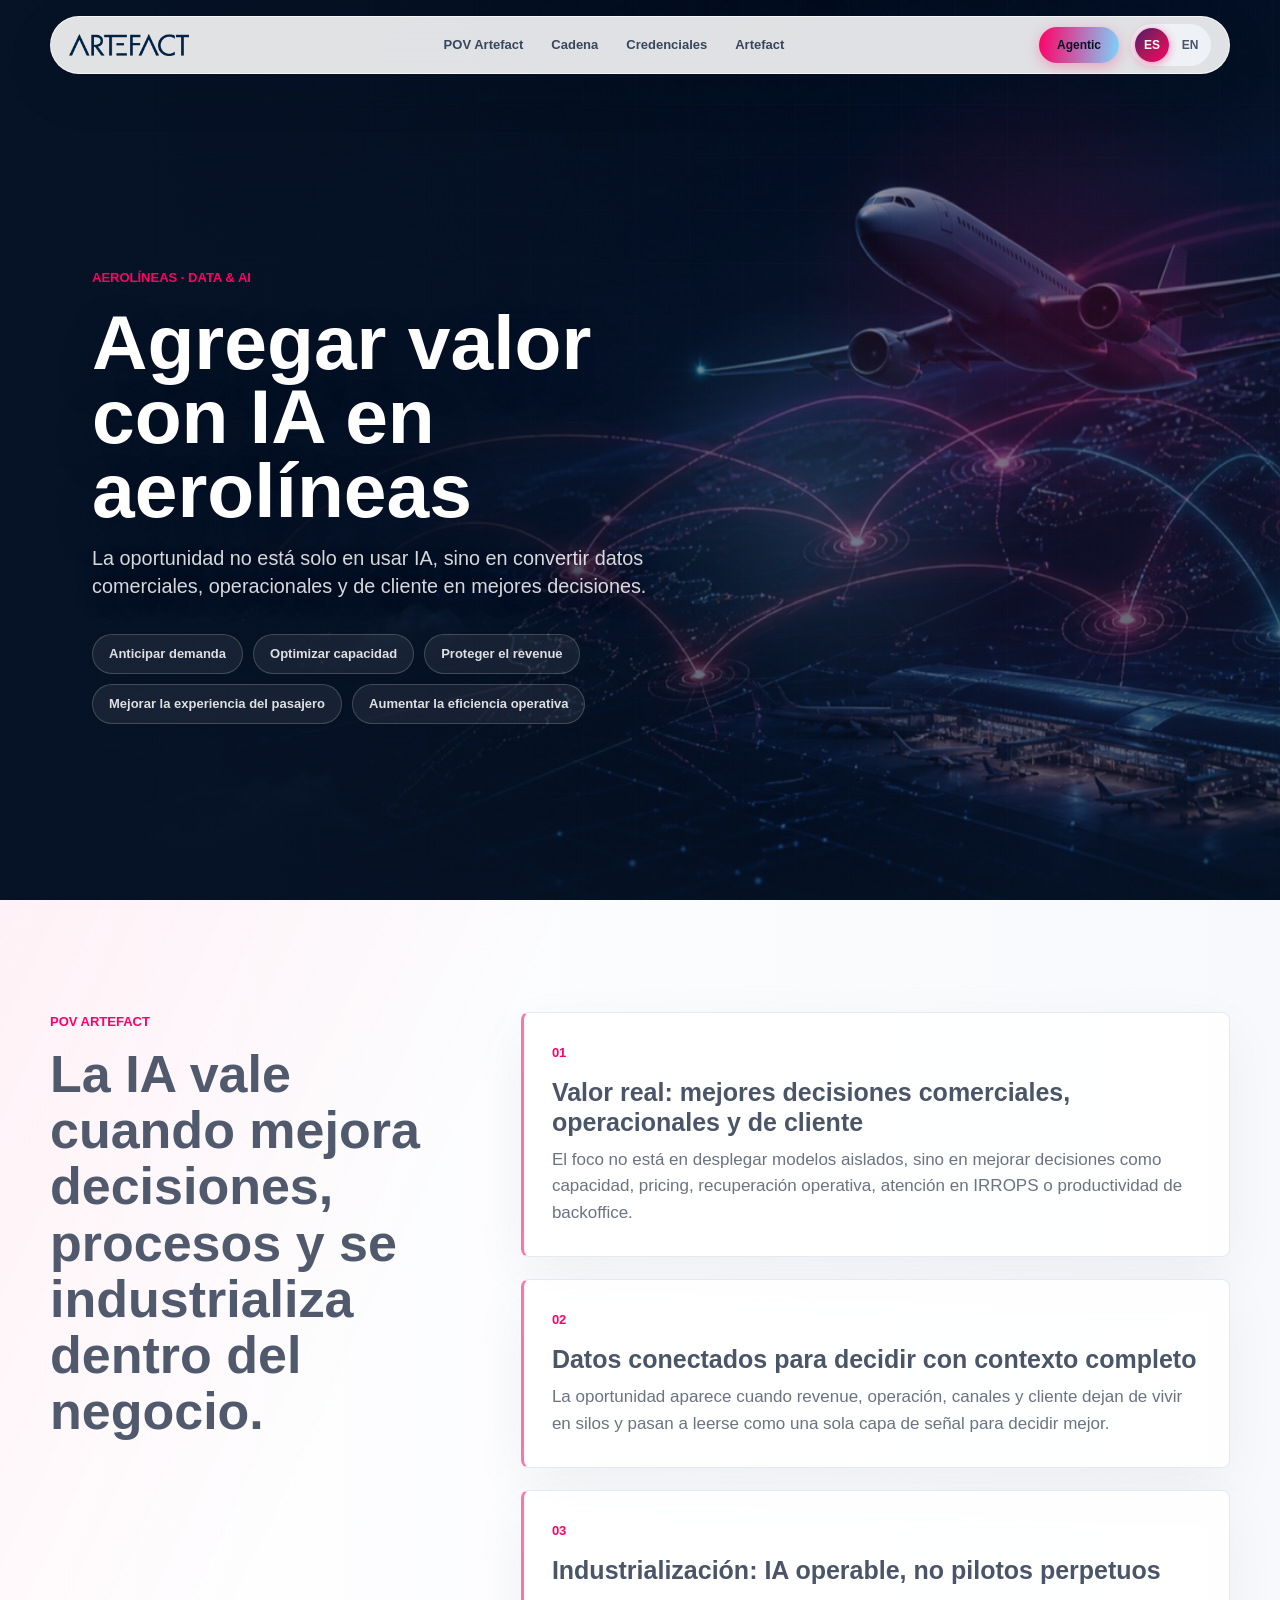
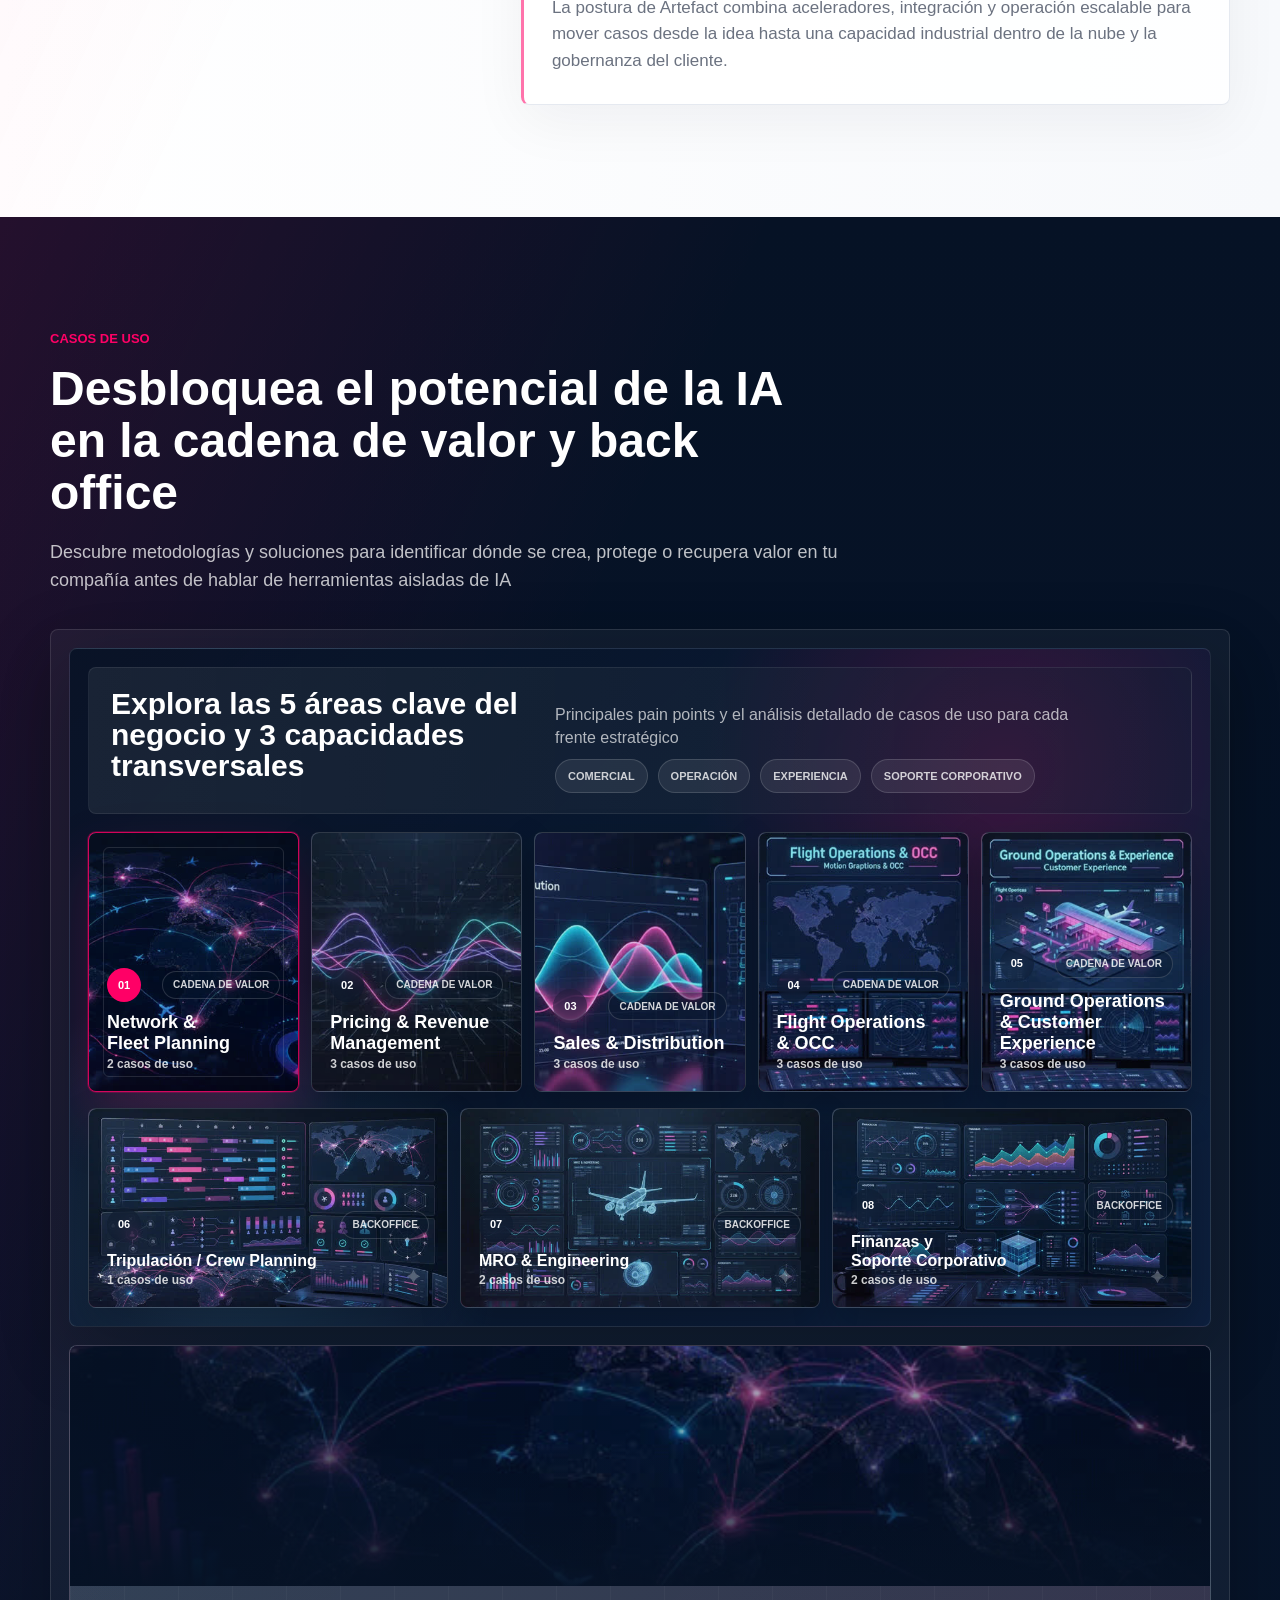
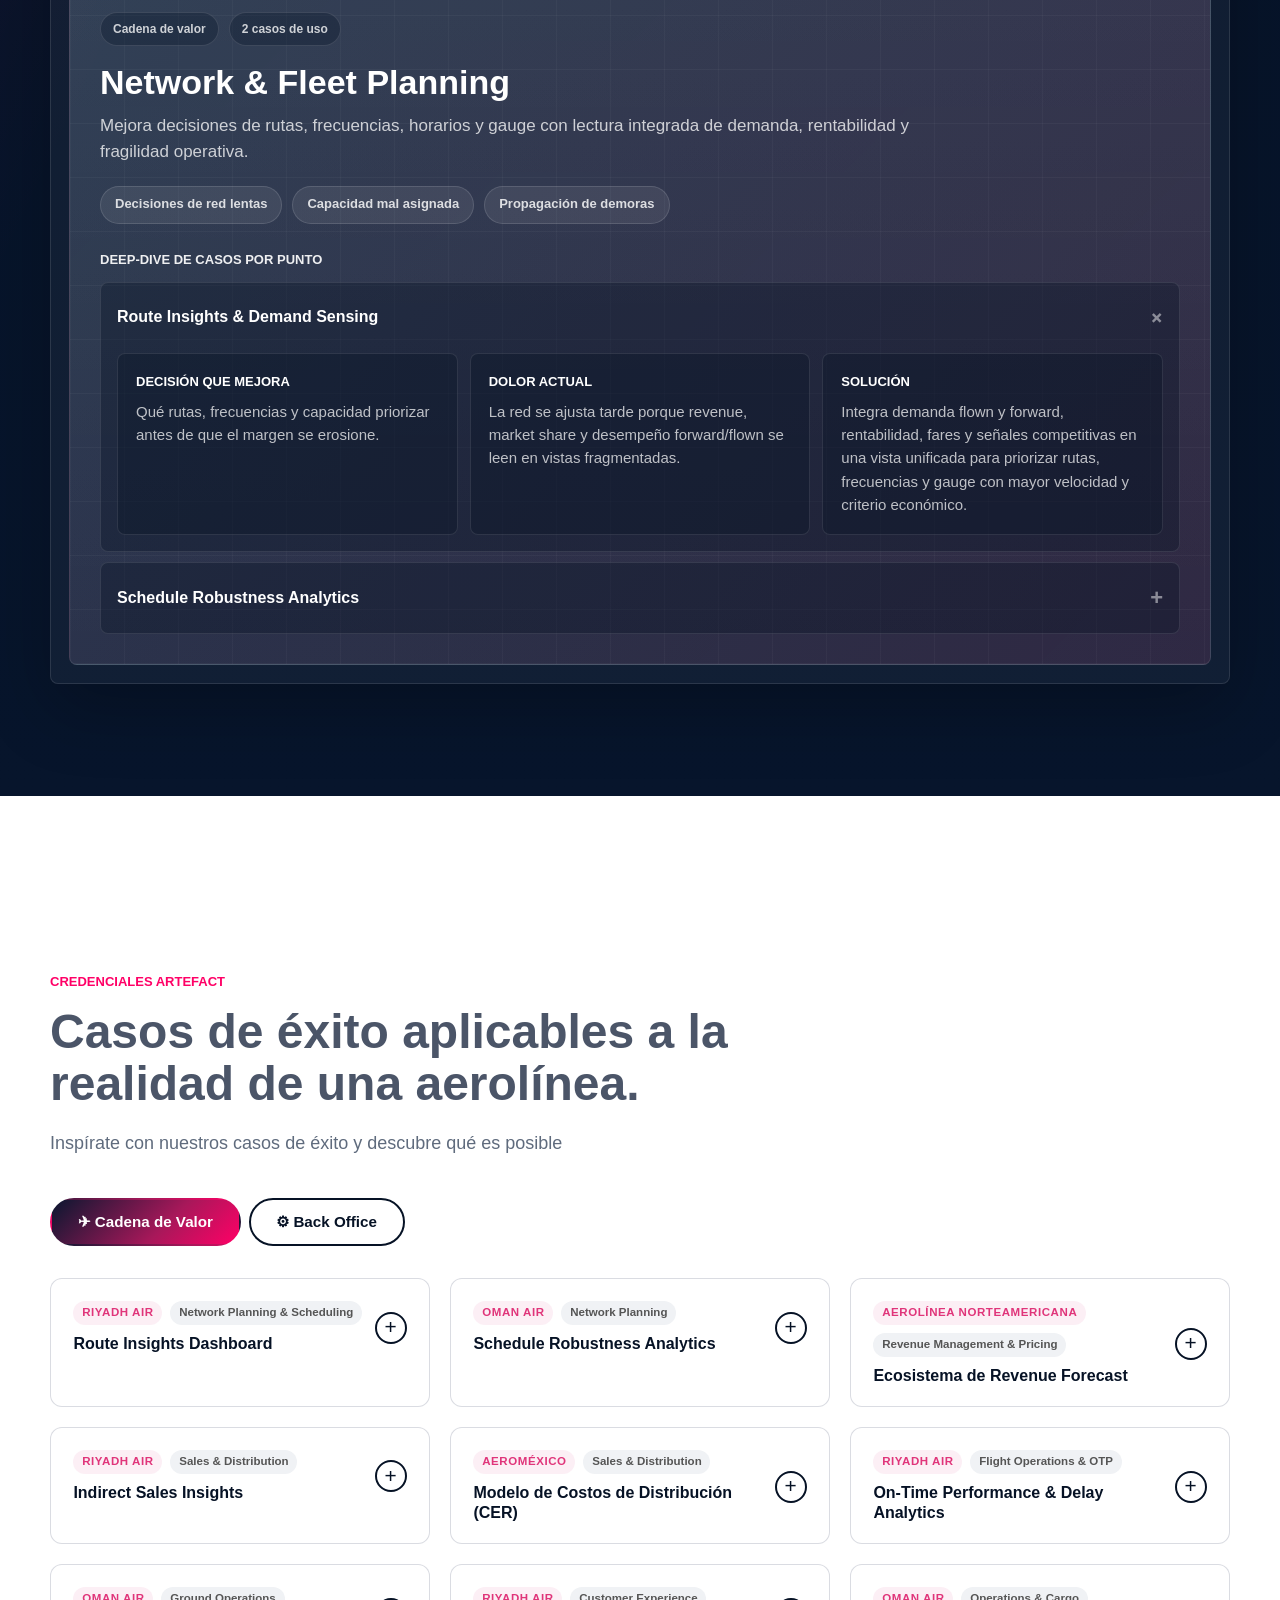
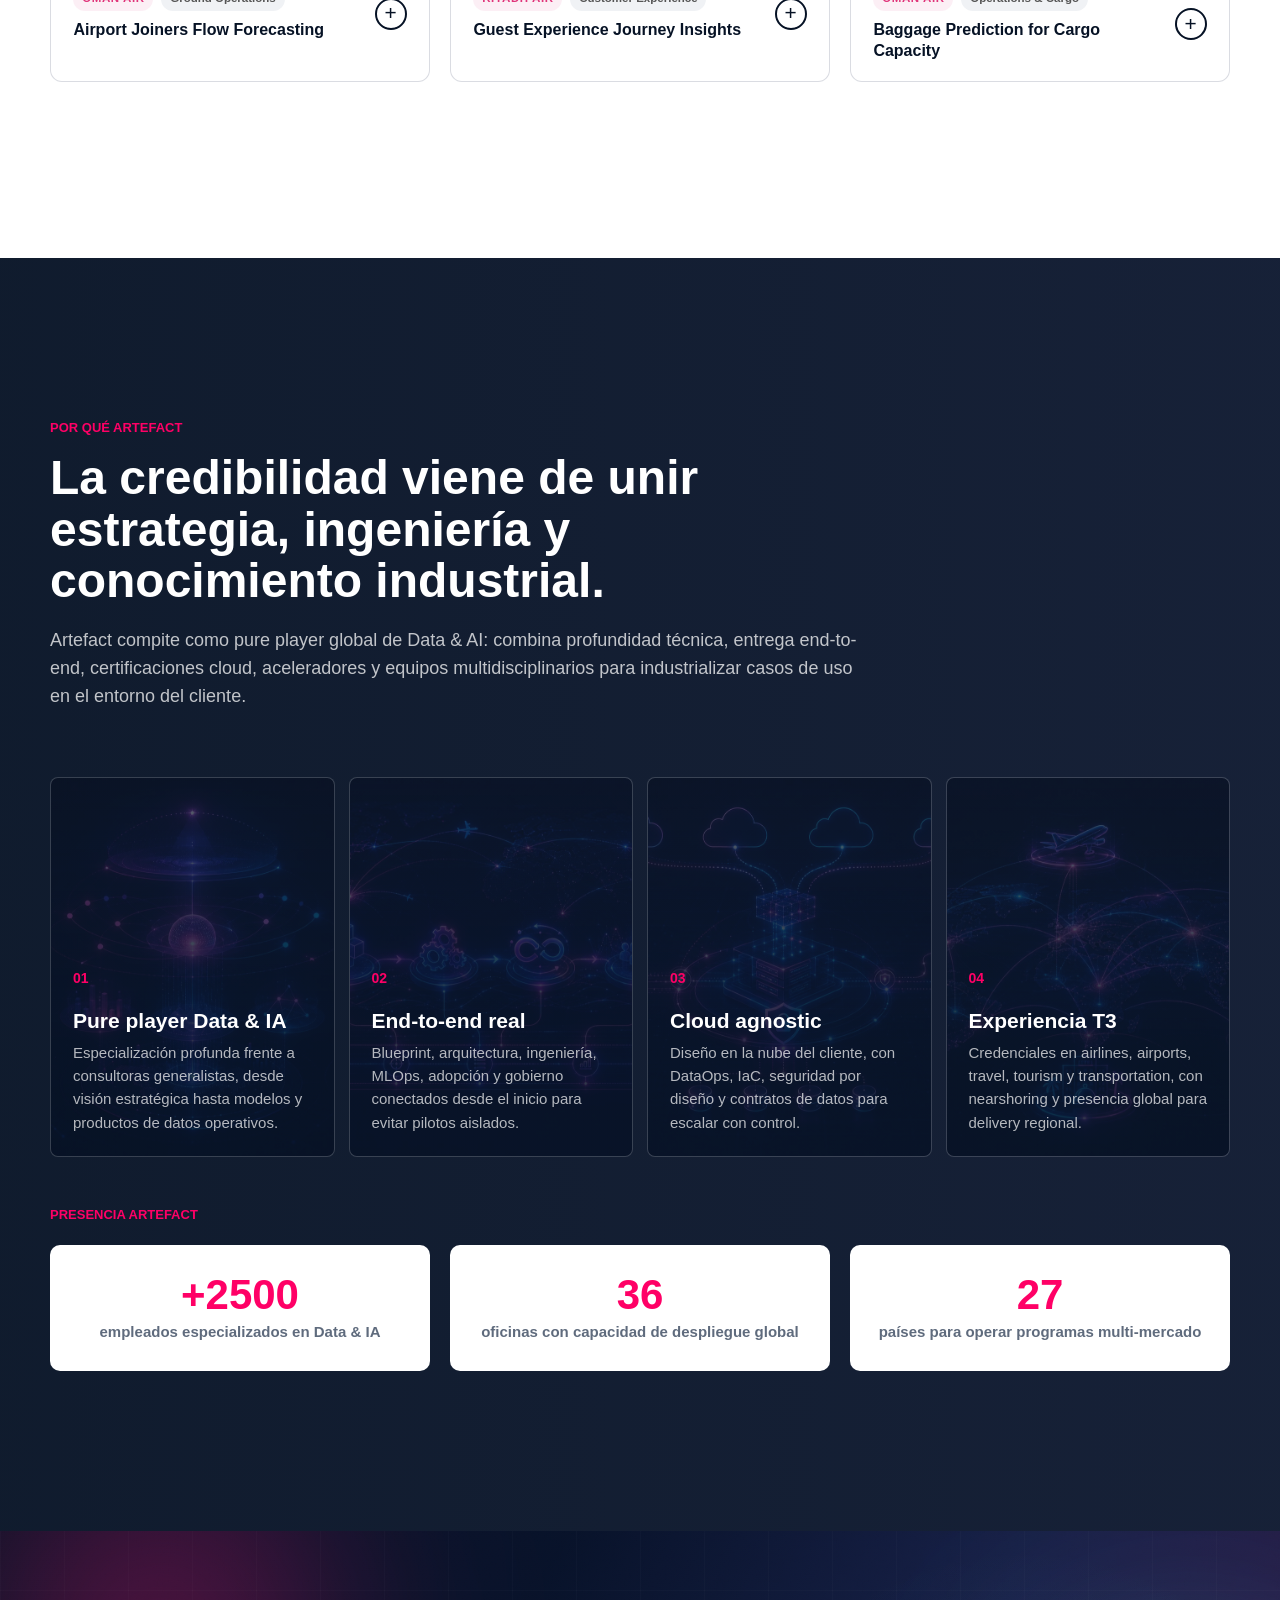
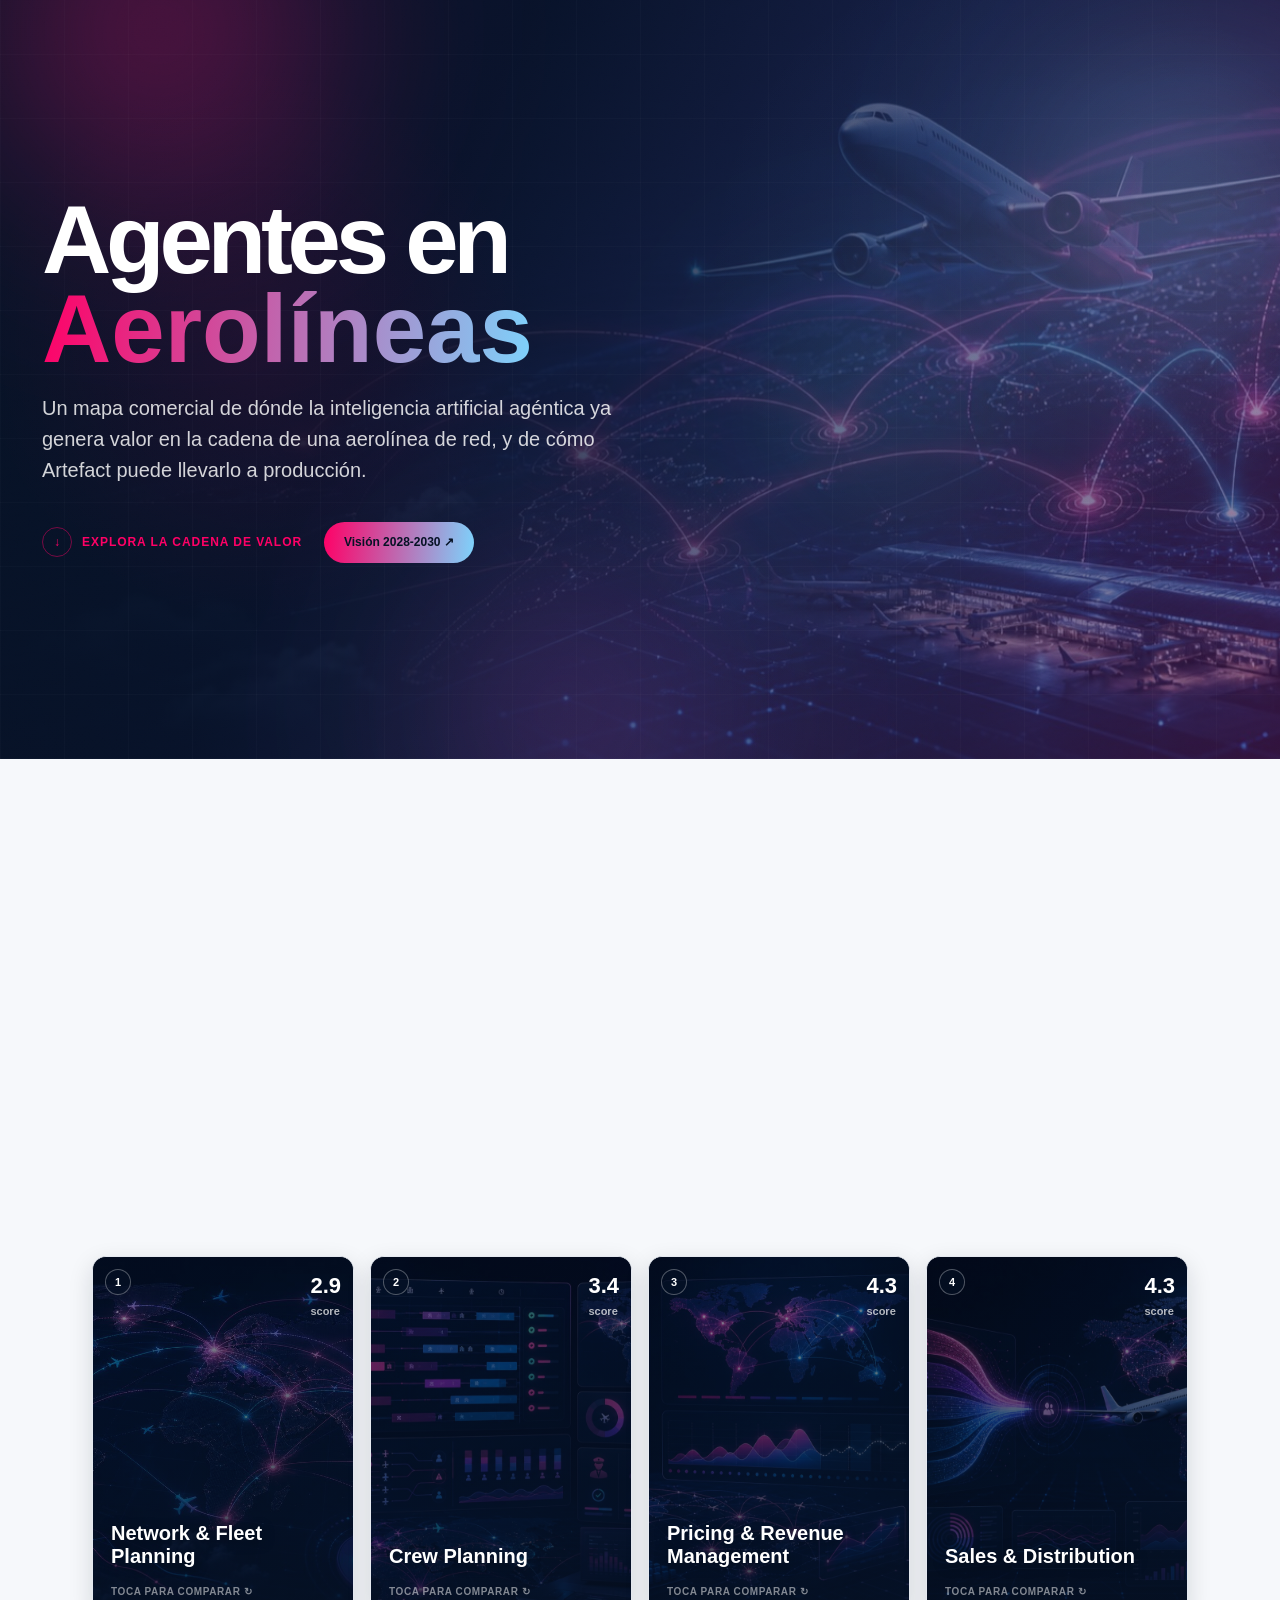
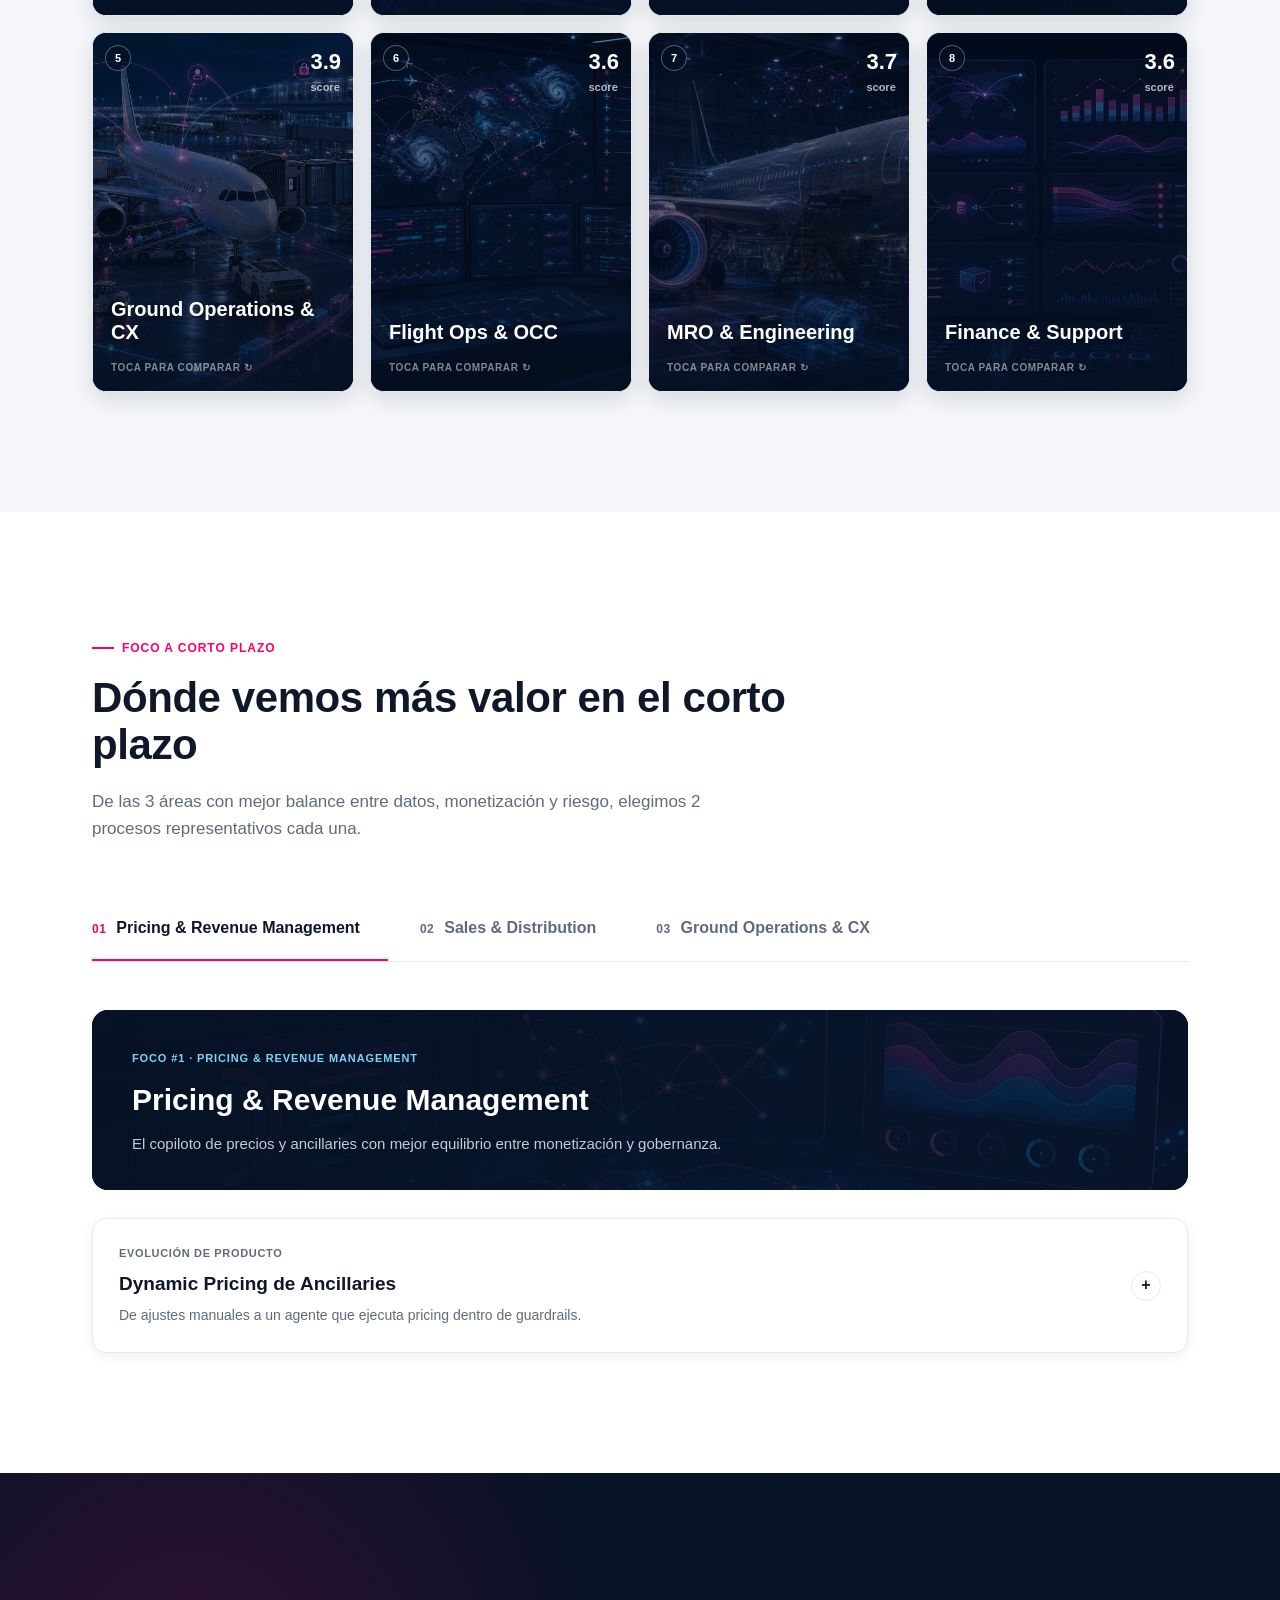
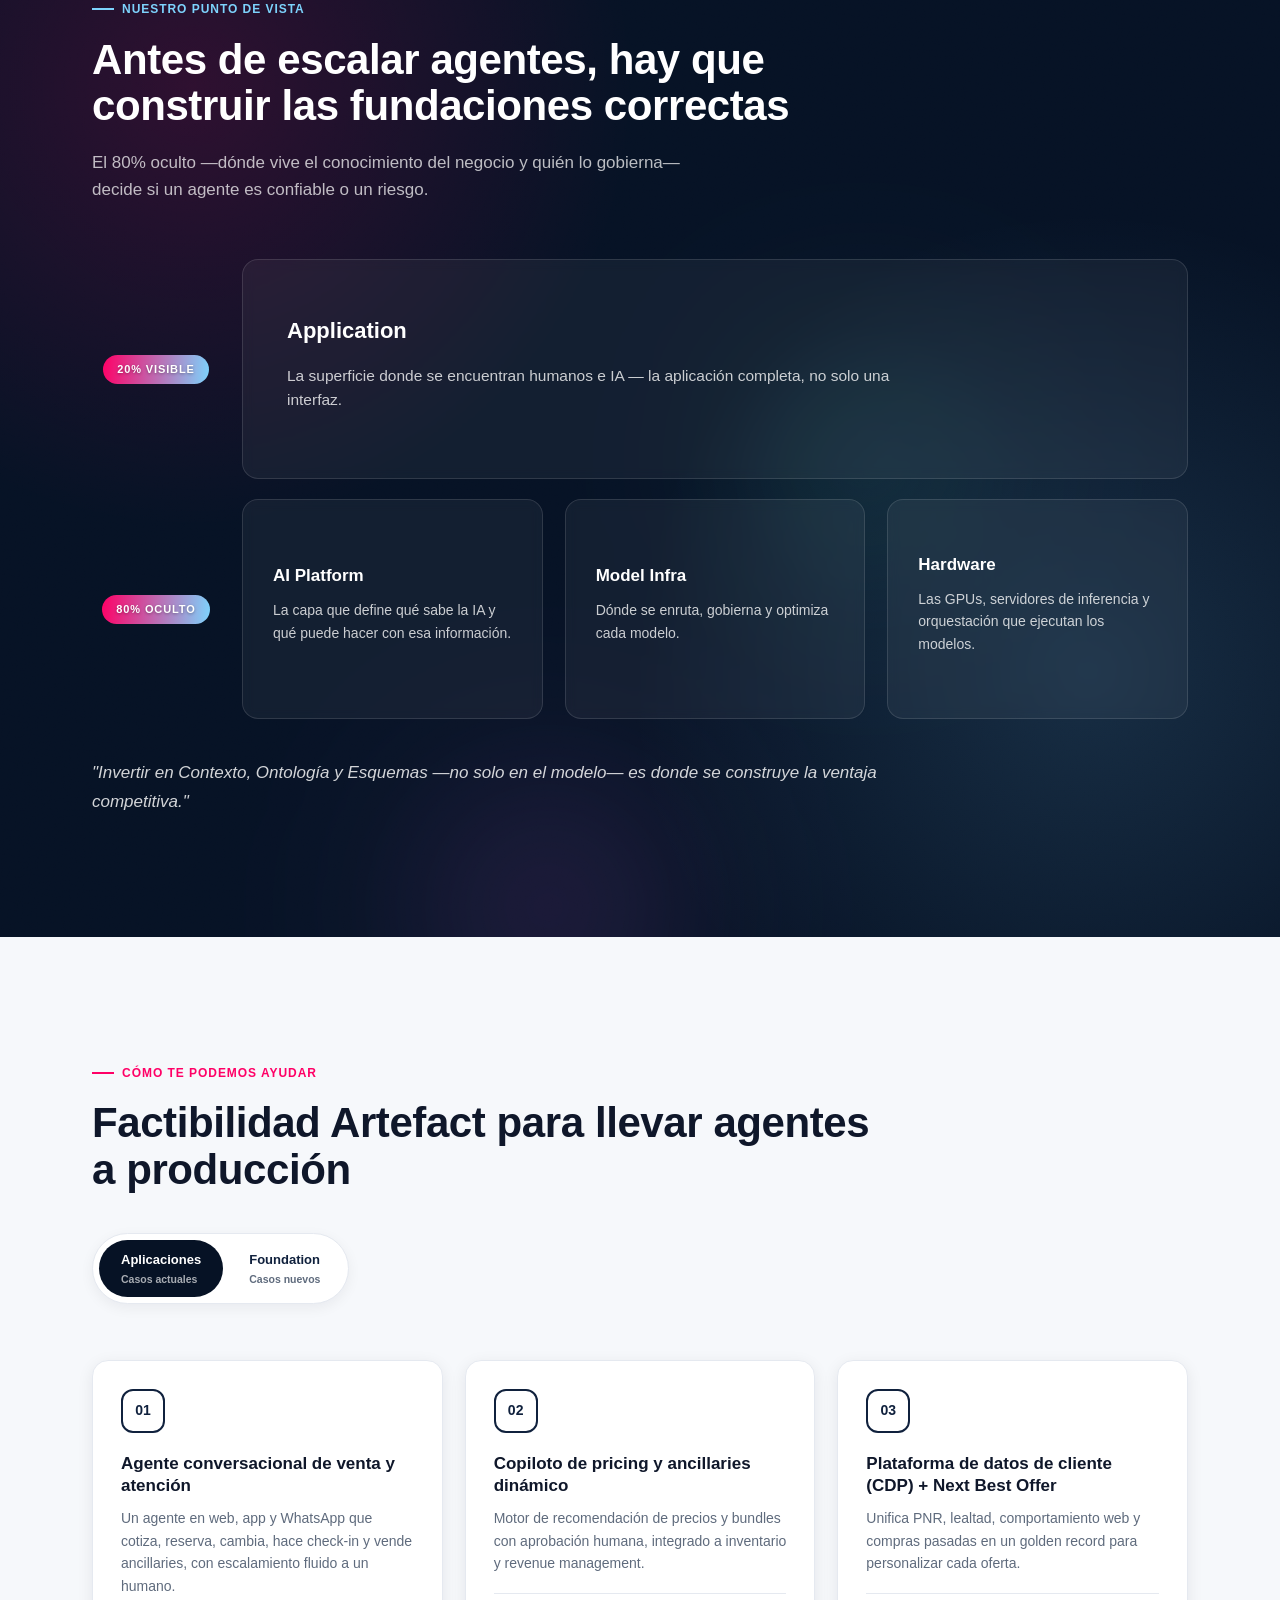
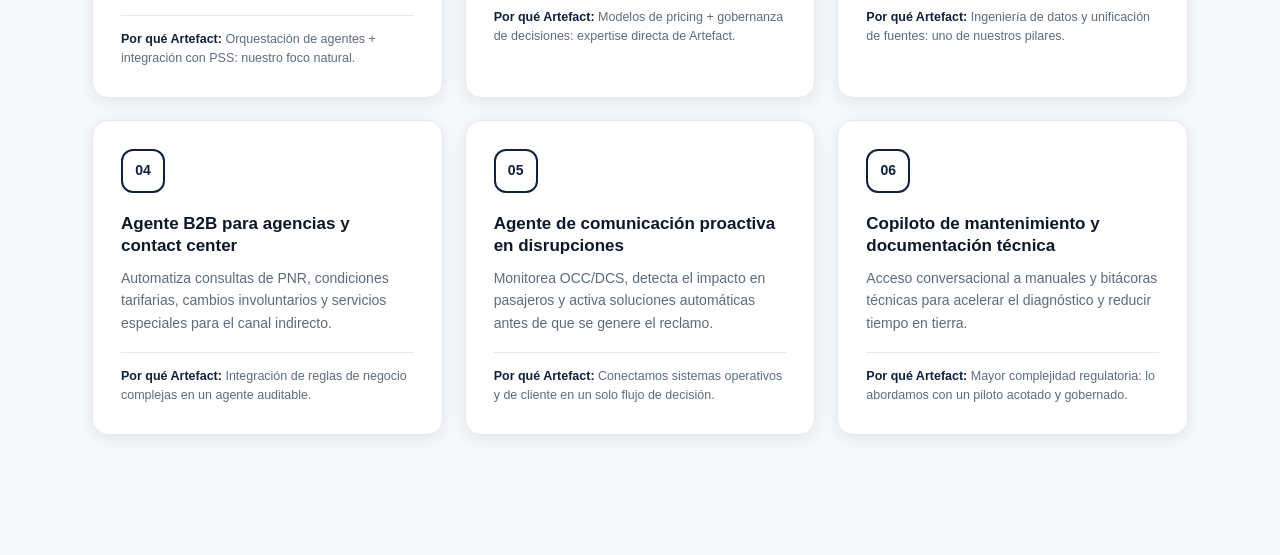
==== commit 7e3689e1: "comprimir assets: gifs a mp4, pngs a jpg" ====
--- a/index.html
+++ b/index.html
@@ -1020,7 +1020,8 @@
       overflow: hidden;
     }
 
-    .stage-media img {
+    .stage-media img,
+    .stage-media video {
       width: 100%;
       height: 100%;
       object-fit: cover;
@@ -2301,7 +2302,7 @@
       .hero {
         background-image:
           linear-gradient(92deg, rgba(6, 18, 37, 0.9) 6%, rgba(6, 18, 37, 0.5) 34%, rgba(6, 18, 37, 0.2) 62%, rgba(6, 18, 37, 0.4) 100%),
-          url("images/portada.png");
+          url("images/portada.jpg");
         background-position: center center;
         background-repeat: no-repeat;
         background-size: cover;
@@ -2846,7 +2847,7 @@
       position: absolute; inset: 0; z-index: 0;
       background-image:
         linear-gradient(115deg, rgba(6,18,37,0.97) 4%, rgba(8,19,43,0.9) 34%, rgba(31,39,85,0.72) 62%, rgba(89,28,91,0.55) 100%),
-        url('images/hero-airline-ai.png');
+        url('images/hero-airline-ai.jpg');
       background-size: cover; background-position: center;
       animation: agWaveGradient 16s ease-in-out infinite;
     }
@@ -3329,7 +3330,7 @@
 
   <main id="top">
     <section class="hero" aria-labelledby="hero-title">
-      <video class="hero-video" autoplay loop muted playsinline preload="auto" poster="images/portada.png" aria-hidden="true">
+      <video class="hero-video" autoplay loop muted playsinline preload="auto" poster="images/portada.jpg" aria-hidden="true">
         <source src="videos/portada_2.mp4" type="video/mp4">
       </video>
       <div class="hero-grid-overlay" aria-hidden="true"></div>
@@ -3710,28 +3711,28 @@
         </div>
         <div class="capabilities">
           <article class="capability" style="min-height:380px; display:flex; flex-direction:column; justify-content:flex-end;">
-            <img class="capability-bg" src="images/1-pureplayerdataandIA.png" alt="">
+            <img class="capability-bg" src="images/1-pureplayerdataandIA.jpg" alt="">
             <div class="capability-overlay"></div>
             <span>01</span>
             <h3>Pure player Data & IA</h3>
             <p>Especialización profunda frente a consultoras generalistas, desde visión estratégica hasta modelos y productos de datos operativos.</p>
           </article>
           <article class="capability" style="min-height:380px; display:flex; flex-direction:column; justify-content:flex-end;">
-            <img class="capability-bg" src="images/2-end-to-endreal.png" alt="">
+            <img class="capability-bg" src="images/2-end-to-endreal.jpg" alt="">
             <div class="capability-overlay"></div>
             <span>02</span>
             <h3>End-to-end real</h3>
             <p>Blueprint, arquitectura, ingeniería, MLOps, adopción y gobierno conectados desde el inicio para evitar pilotos aislados.</p>
           </article>
           <article class="capability" style="min-height:380px; display:flex; flex-direction:column; justify-content:flex-end;">
-            <img class="capability-bg" src="images/3-cloudagnostic.png" alt="">
+            <img class="capability-bg" src="images/3-cloudagnostic.jpg" alt="">
             <div class="capability-overlay"></div>
             <span>03</span>
             <h3>Cloud agnostic</h3>
             <p>Diseño en la nube del cliente, con DataOps, IaC, seguridad por diseño y contratos de datos para escalar con control.</p>
           </article>
           <article class="capability" style="min-height:380px; display:flex; flex-direction:column; justify-content:flex-end;">
-            <img class="capability-bg" src="images/4-experienciat3.png" alt="">
+            <img class="capability-bg" src="images/4-experienciat3.jpg" alt="">
             <div class="capability-overlay"></div>
             <span>04</span>
             <h3>Experiencia T3</h3>
@@ -3915,7 +3916,8 @@
         title: "Network & Fleet Planning",
         definition: "Mejora decisiones de rutas, frecuencias, horarios y gauge con lectura integrada de demanda, rentabilidad y fragilidad operativa.",
         pains: ["Decisiones de red lentas", "Capacidad mal asignada", "Propagación de demoras"],
-        image: "gifs/cdv1.gif",
+        image: "images/loops/cdv1.jpg",
+        video: "videos/loops/cdv1.mp4",
         cases: [
           {
             name: "Route Insights & Demand Sensing",
@@ -3937,7 +3939,8 @@
         title: "Pricing & Revenue Management",
         definition: "Mejora decisiones de forecast, pricing e ingresos complementarios para capturar valor por asiento y contexto comercial.",
         pains: ["Forecast rígido", "Pricing poco contextual", "Ancillaries submonetizados"],
-        image: "gifs/cdv2.gif",
+        image: "images/loops/cdv2.jpg",
+        video: "videos/loops/cdv2.mp4",
         cases: [
           {
             badge: "Predictive ML & Automation",
@@ -3974,7 +3977,8 @@
         title: "Sales & Distribution",
         definition: "Mejora decisiones de mix de canales, agencias y POS para crecer sin sacrificar margen comercial.",
         pains: ["Costo de distribución opaco", "Canales sin rentabilidad clara", "Fugas de margen"],
-        image: "gifs/cdv3.gif",
+        image: "images/loops/cdv3.jpg",
+        video: "videos/loops/cdv3.mp4",
         cases: [
           {
             badge: "Financial Analytics & Lakehouse",
@@ -4011,7 +4015,8 @@
         type: "Cadena de valor",
         definition: "Mejora decisiones de recuperación operativa y priorización de demoras con visión económica total de la red.",
         pains: ["OCC en silos", "Recuperación reactiva", "Costo total invisible"],
-        image: "gifs/cdv4.gif",
+        image: "images/loops/cdv4.jpg",
+        video: "videos/loops/cdv4.mp4",
         cases: [
           {
             badge: "Mixed-Integer Optimization & ML",
@@ -4048,7 +4053,8 @@
         type: "Cadena de valor",
         definition: "Mejora decisiones de staffing, capacidad belly y atención en crisis para proteger puntualidad y experiencia.",
         pains: ["Staffing reactivo", "Capacidad belly incierta", "IRROPS saturan atención"],
-        image: "gifs/cdv5.gif",
+        image: "images/loops/cdv5.jpg",
+        video: "videos/loops/cdv5.mp4",
         cases: [
           {
             name: "Airport Flow Forecasting",
@@ -4076,7 +4082,8 @@
         type: "Backoffice",
         definition: "Mejora decisiones preventivas sobre disponibilidad, legalidad y readiness de tripulación antes de la contingencia.",
         pains: ["Problemas visibles tarde", "Overtime costoso", "Riesgo de compliance"],
-        image: "gifs/bo1.gif",
+        image: "images/loops/bo1.jpg",
+        video: "videos/loops/bo1.mp4",
         cases: [
           {
             name: "Crew Analytics & Recovery Readiness Cockpit",
@@ -4092,7 +4099,8 @@
         type: "Backoffice",
         definition: "Mejora decisiones de intervención, inventario y abastecimiento técnico para reducir AOG y capital inmovilizado.",
         pains: ["Fallas no planificadas", "Inventario defensivo", "Visibilidad limitada de repuestos"],
-        image: "gifs/bo2.gif",
+        image: "images/loops/bo2.jpg",
+        video: "videos/loops/bo2.mp4",
         cases: [
           {
             name: "Predictive MRO & AOG Prevention",
@@ -4114,7 +4122,8 @@
         type: "Backoffice",
         definition: "Mejora decisiones de cierre, conciliación y performance management para dirigir con una sola historia financiera.",
         pains: ["Cierres lentos", "Revenue accounting manual", "KPIs en silos"],
-        image: "gifs/bo3.gif",
+        image: "images/loops/bo3.jpg",
+        video: "videos/loops/bo3.mp4",
         cases: [
           {
             name: "Revenue Accounting Exception Automation",
@@ -4429,7 +4438,7 @@
           </div>`;
       stageSpotlight.innerHTML = `
         <div class="stage-media">
-          <img src="${stage.image}" alt="Imagen temporal para ${stage.title}">
+          <video src="${stage.video}" poster="${stage.image}" autoplay loop muted playsinline preload="metadata" aria-label="${stage.title}"></video>
         </div>
         <div class="stage-content">
           <div class="stage-kicker">
@@ -5065,12 +5074,12 @@
 
       const domains = [
         { id:'network', name:'Network & Fleet Planning', img:'value-network.jpg', score:2.9, maturity:3.1, viability:2.6, impact:3.0, tier:'low', read:'Alto valor estratégico, pero alta dependencia de simulación y sistemas legados.' },
-        { id:'crew', name:'Crew Planning', img:'value-crew.png', score:3.4, maturity:3.7, viability:3.3, impact:3.2, tier:'medium', read:'Beneficio claro, pero restricciones legales y calidad de datos lo vuelven complejo.' },
-        { id:'pricing', name:'Pricing & Revenue Management', img:'value-pricing.png', score:4.3, maturity:4.5, viability:4.1, impact:4.2, tier:'high', read:'Mejor equilibrio entre datos, monetización y gobernanza.' },
-        { id:'distribution', name:'Sales & Distribution', img:'value-distribution.png', score:4.3, maturity:4.4, viability:4.3, impact:4.3, tier:'high', read:'Canal directo y conversaciones transaccionales: la vía más rápida a ingresos.' },
+        { id:'crew', name:'Crew Planning', img:'value-crew.jpg', score:3.4, maturity:3.7, viability:3.3, impact:3.2, tier:'medium', read:'Beneficio claro, pero restricciones legales y calidad de datos lo vuelven complejo.' },
+        { id:'pricing', name:'Pricing & Revenue Management', img:'value-pricing.jpg', score:4.3, maturity:4.5, viability:4.1, impact:4.2, tier:'high', read:'Mejor equilibrio entre datos, monetización y gobernanza.' },
+        { id:'distribution', name:'Sales & Distribution', img:'value-distribution.jpg', score:4.3, maturity:4.4, viability:4.3, impact:4.3, tier:'high', read:'Canal directo y conversaciones transaccionales: la vía más rápida a ingresos.' },
         { id:'ground', name:'Ground Operations & CX', img:'value-ground.jpg', score:3.9, maturity:4.0, viability:4.0, impact:3.8, tier:'medium', read:'Terreno fértil para asistentes y automatización de disrupciones en tiempo real.' },
         { id:'occ', name:'Flight Ops & OCC', img:'value-occ.jpg', score:3.6, maturity:3.9, viability:3.4, impact:3.5, tier:'medium', read:'Casos sólidos ya en producción con sensibilidad operativa alta.' },
-        { id:'mro', name:'MRO & Engineering', img:'value-mro.png', score:3.7, maturity:3.9, viability:3.5, impact:3.6, tier:'medium', read:'Despliegues reales y medibles en mantenimiento predictivo.' },
+        { id:'mro', name:'MRO & Engineering', img:'value-mro.jpg', score:3.7, maturity:3.9, viability:3.5, impact:3.6, tier:'medium', read:'Despliegues reales y medibles en mantenimiento predictivo.' },
         { id:'finance', name:'Finance & Support', img:'value-finance.jpg', score:3.6, maturity:3.5, viability:4.0, impact:3.4, tier:'medium', read:'Fácil de iniciar con copilotos internos.' },
       ];
 
@@ -5079,7 +5088,7 @@
           tag: 'Foco #1 · Pricing & Revenue Management',
           title: 'Pricing & Revenue Management',
           desc: 'El copiloto de precios y ancillaries con mejor equilibrio entre monetización y gobernanza.',
-          img: 'commercial-ai.png',
+          img: 'commercial-ai.jpg',
           processes: [
             {
               name: 'Dynamic Pricing de Ancillaries',
@@ -5099,7 +5108,7 @@
           tag: 'Foco #2 · Sales & Distribution',
           title: 'Sales & Distribution',
           desc: 'Conversaciones transaccionales en el canal directo.',
-          img: 'value-distribution.png',
+          img: 'value-distribution.jpg',
           processes: [
             {
               name: 'Customer Service en Canales Digitales',
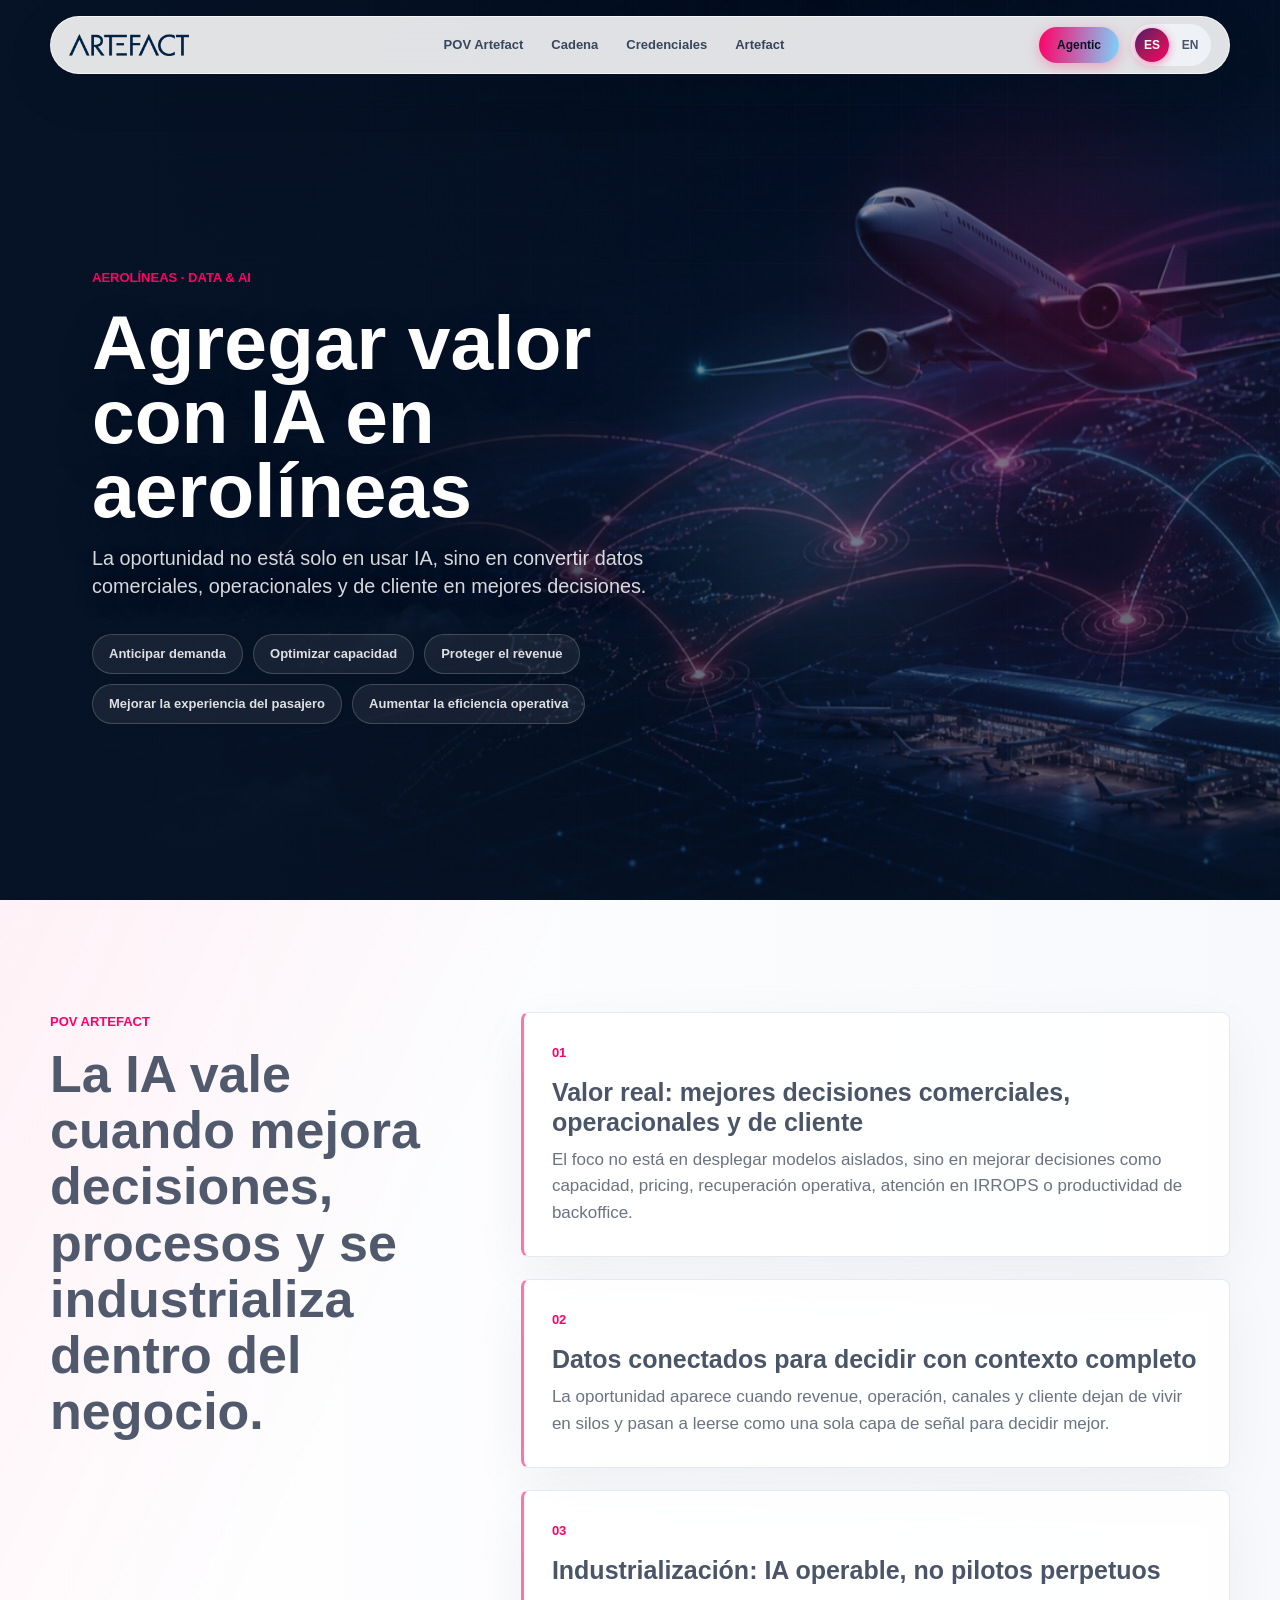
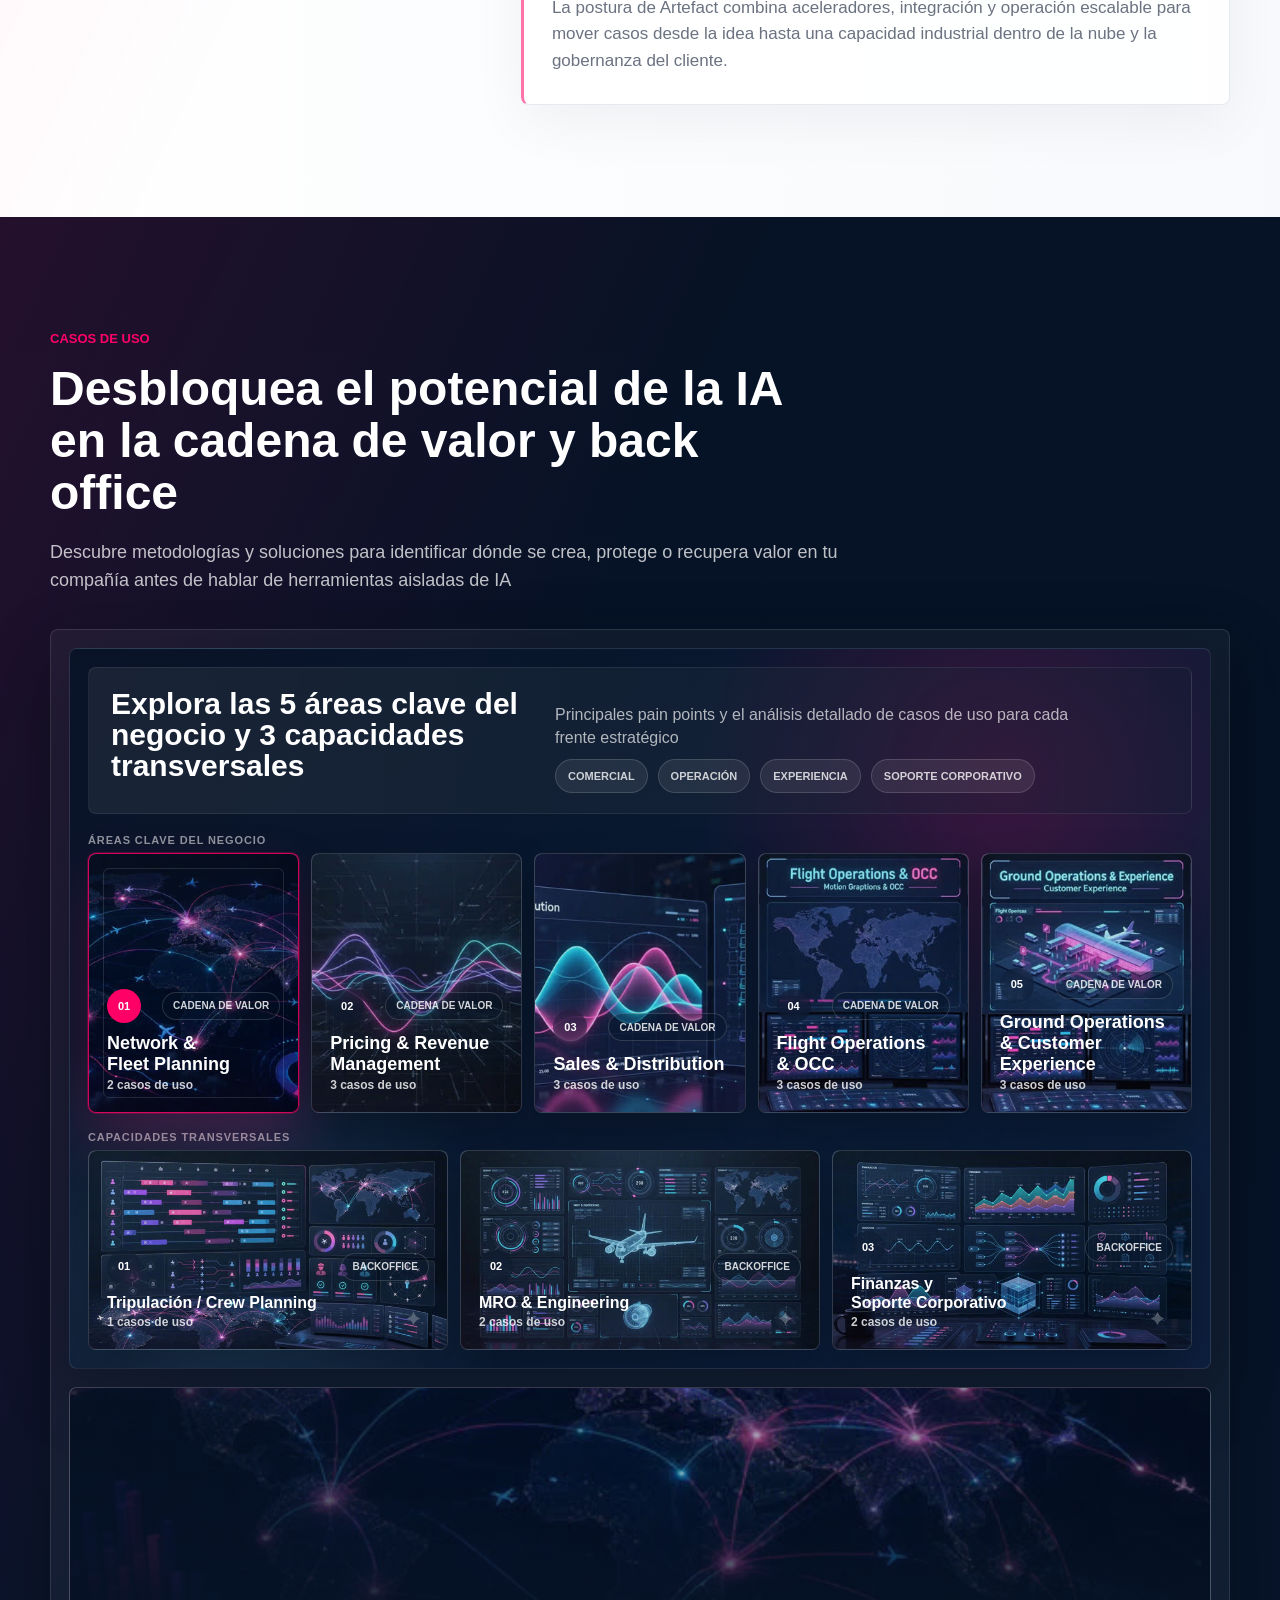
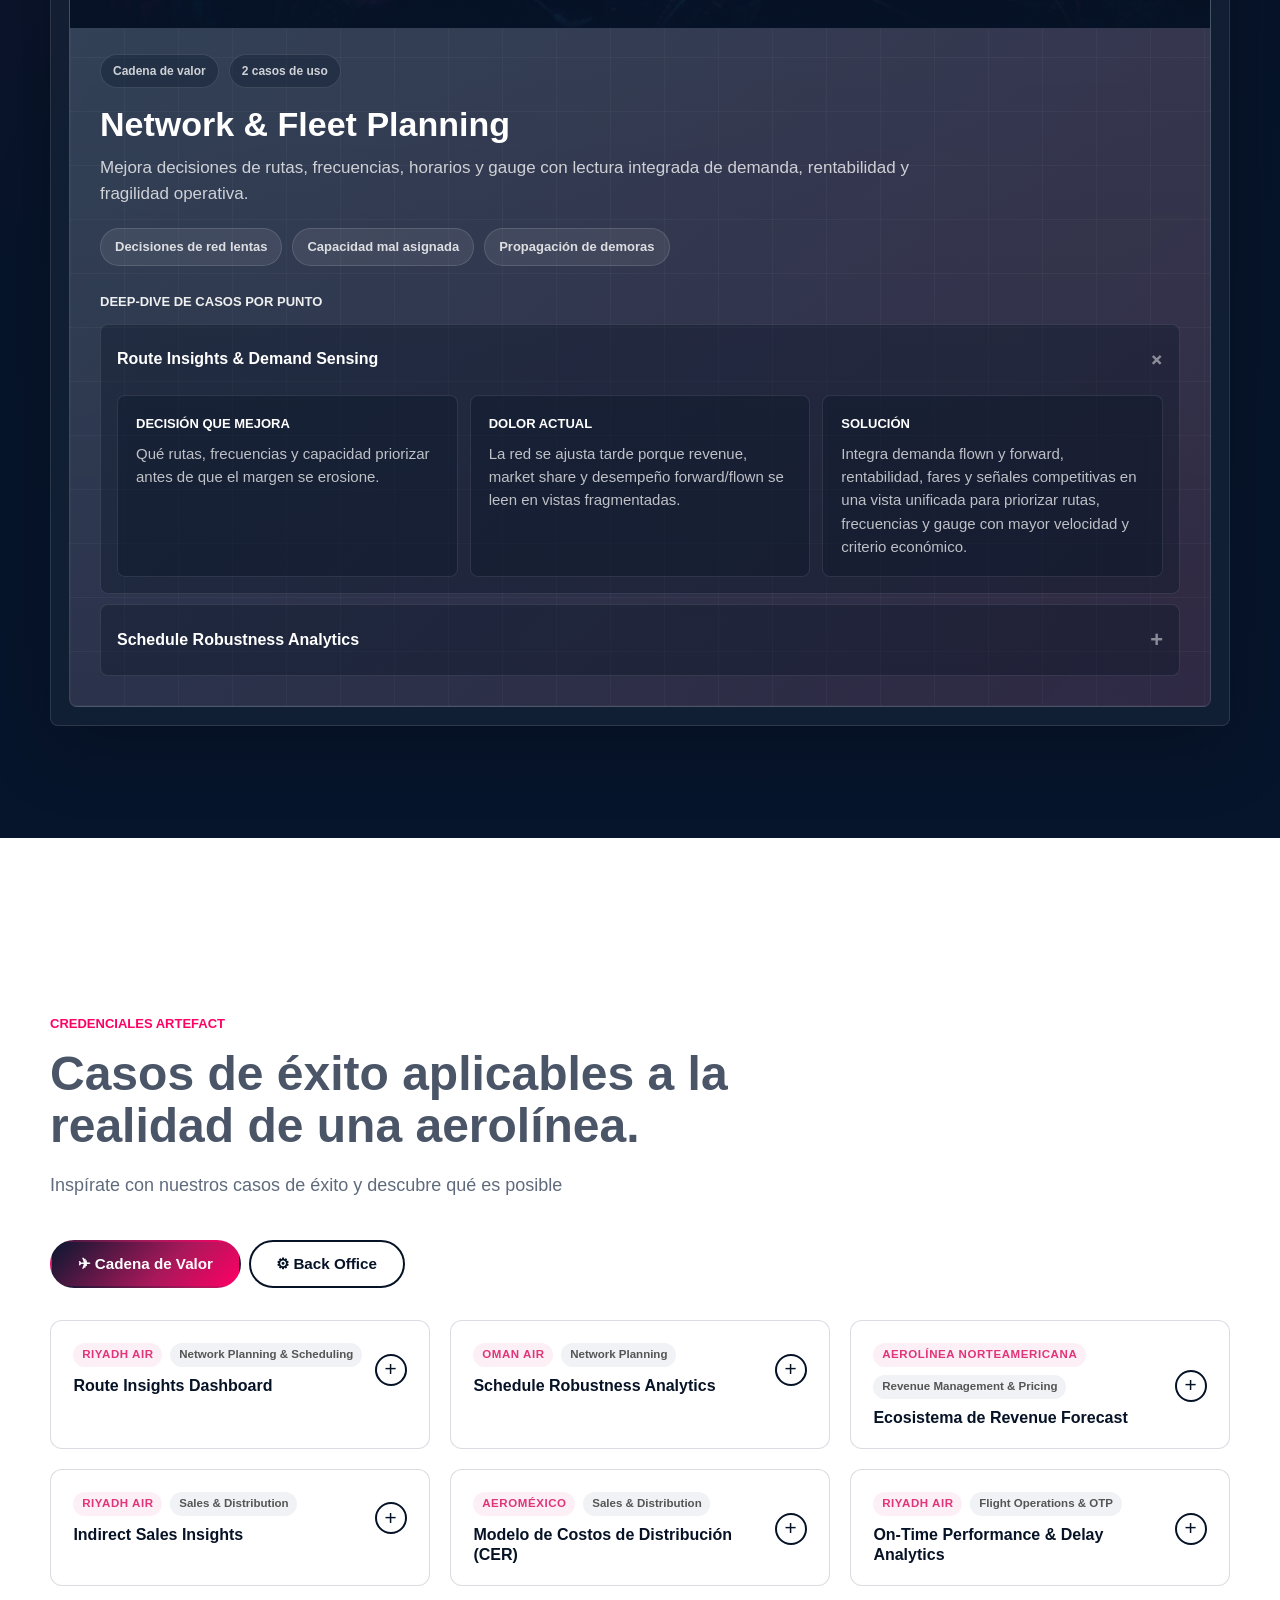
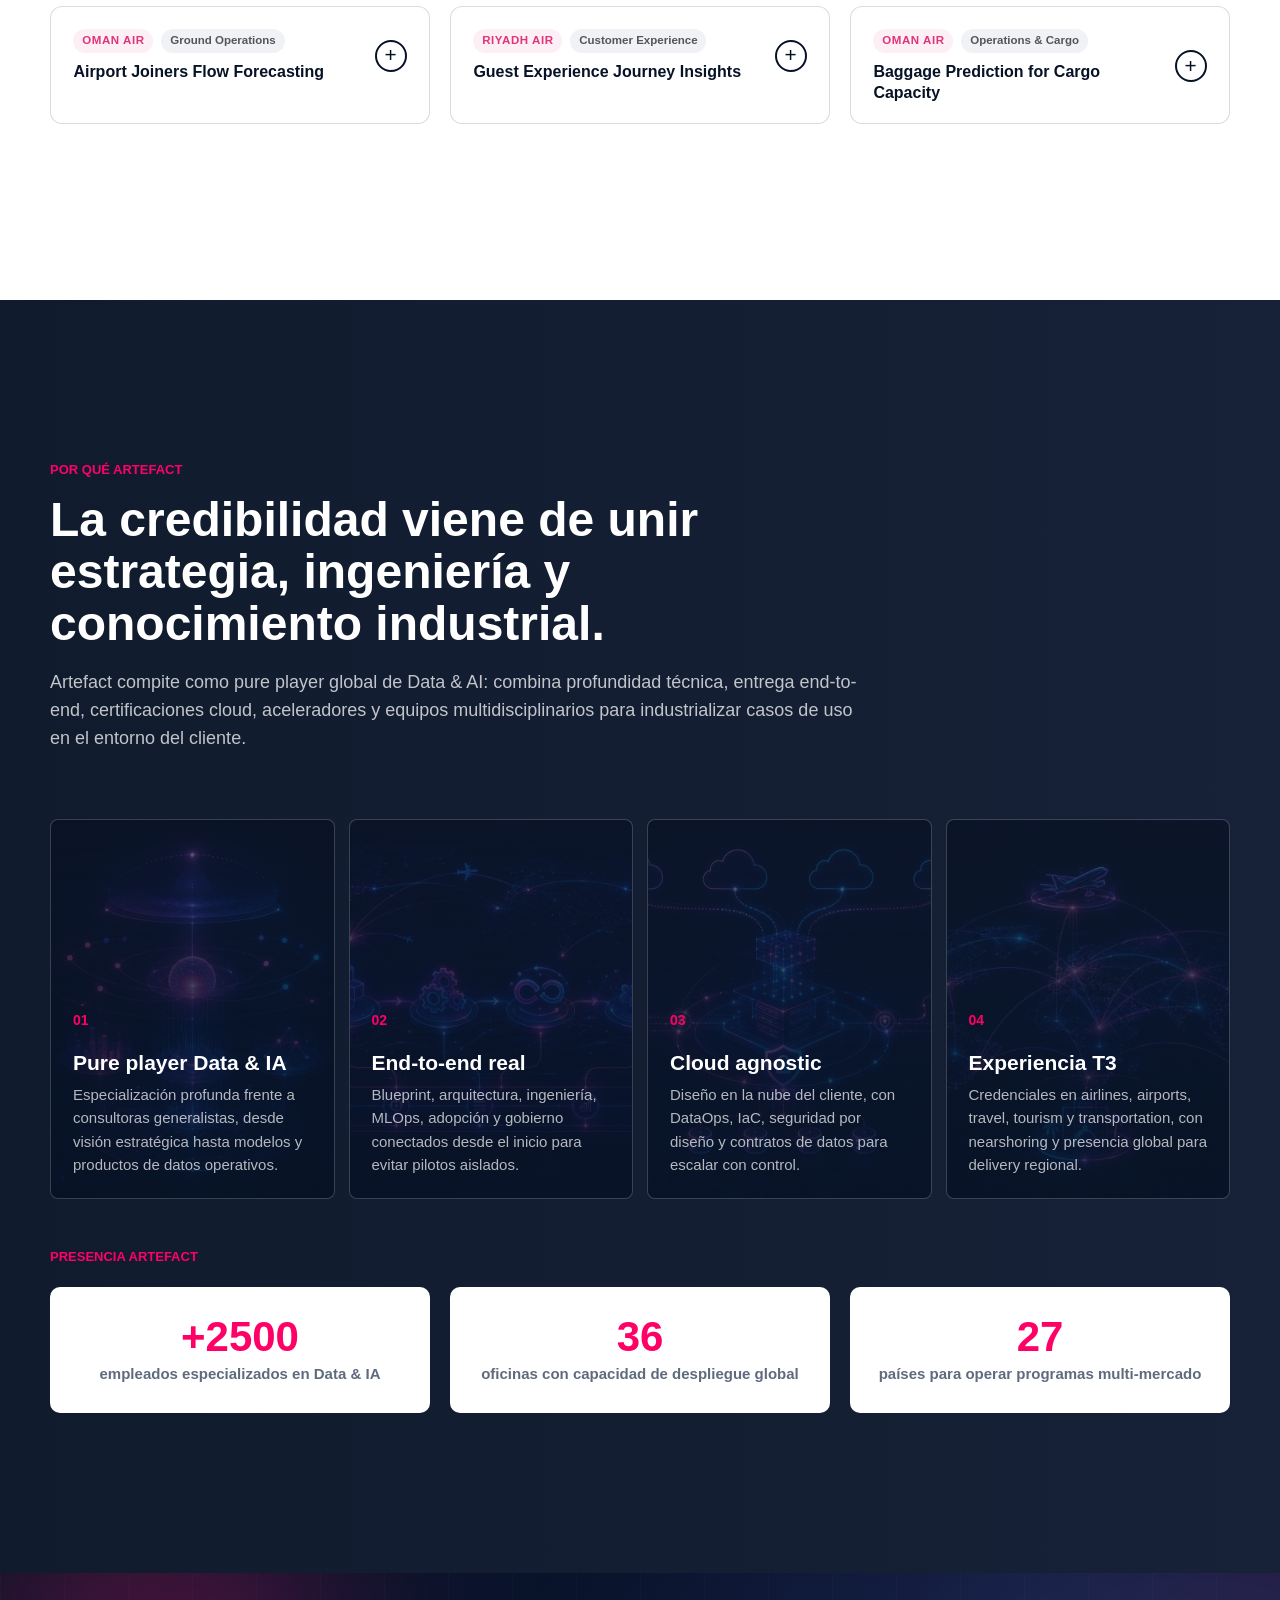
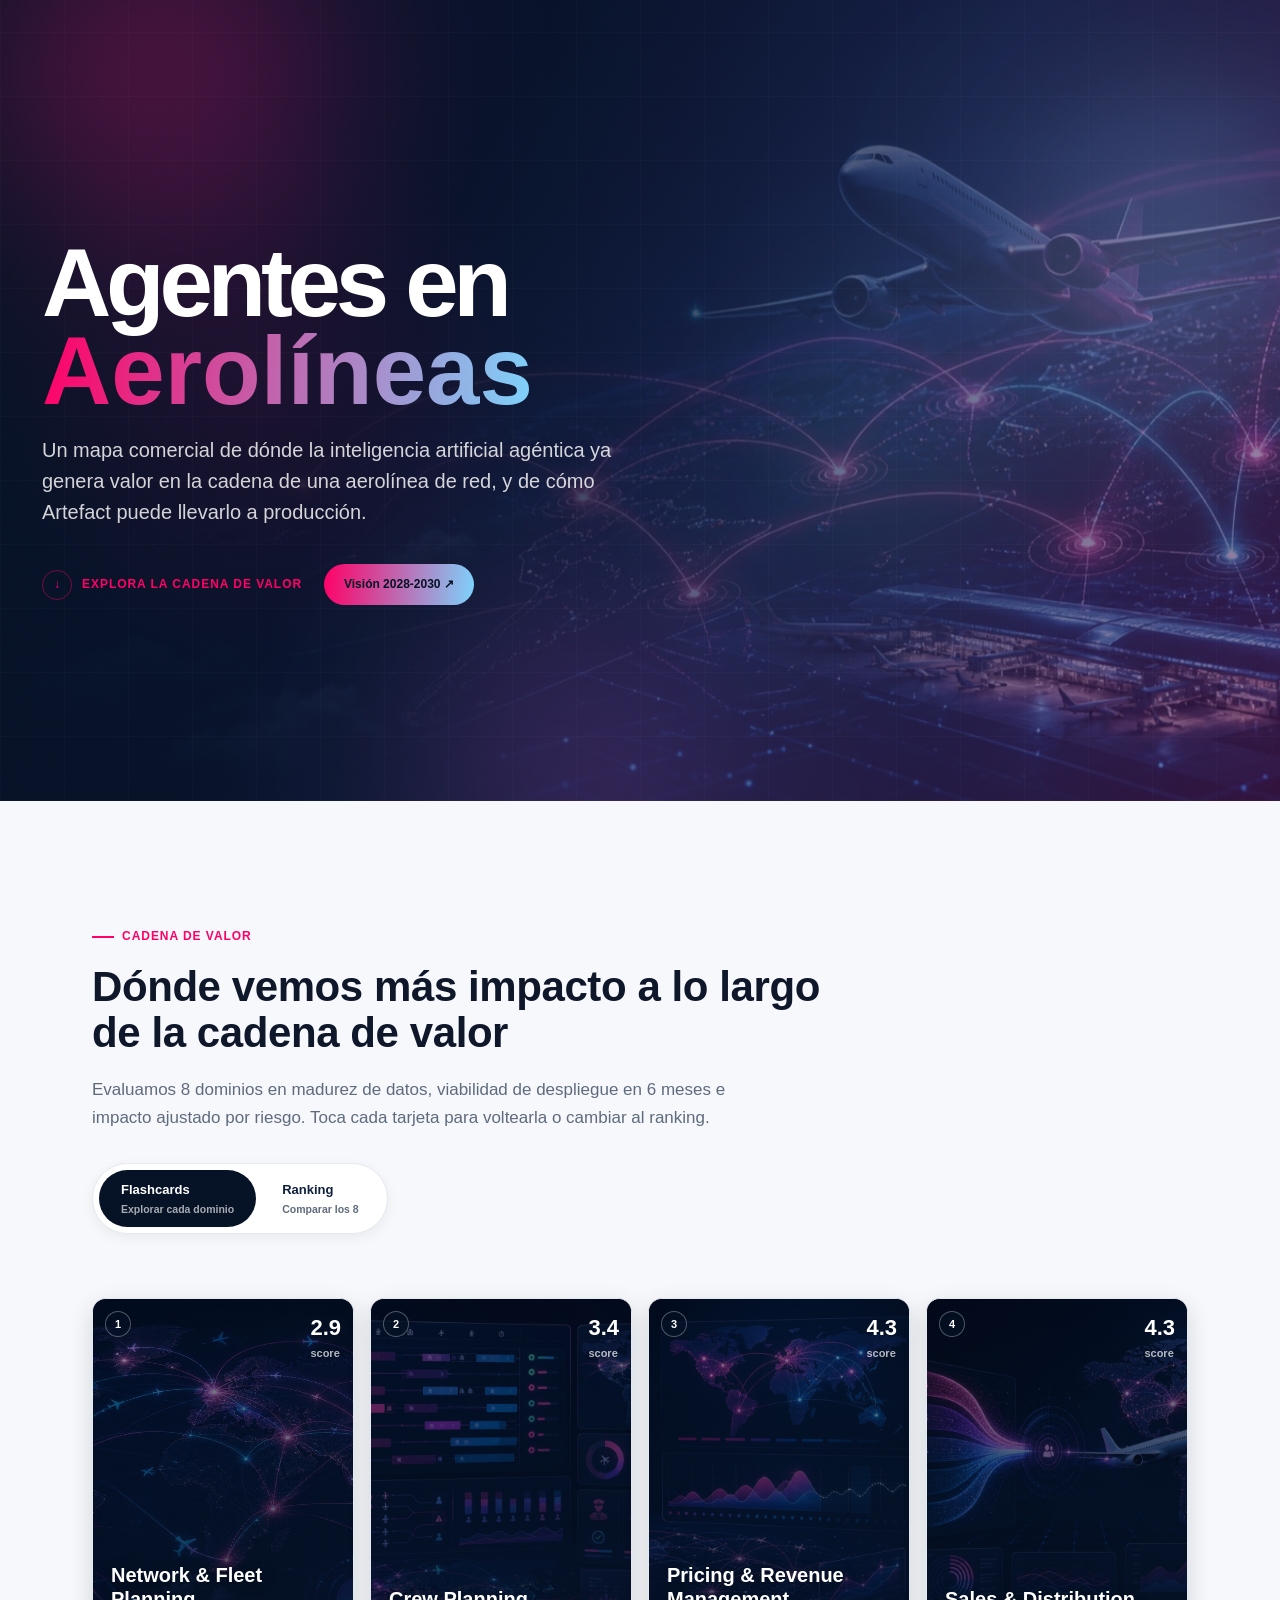
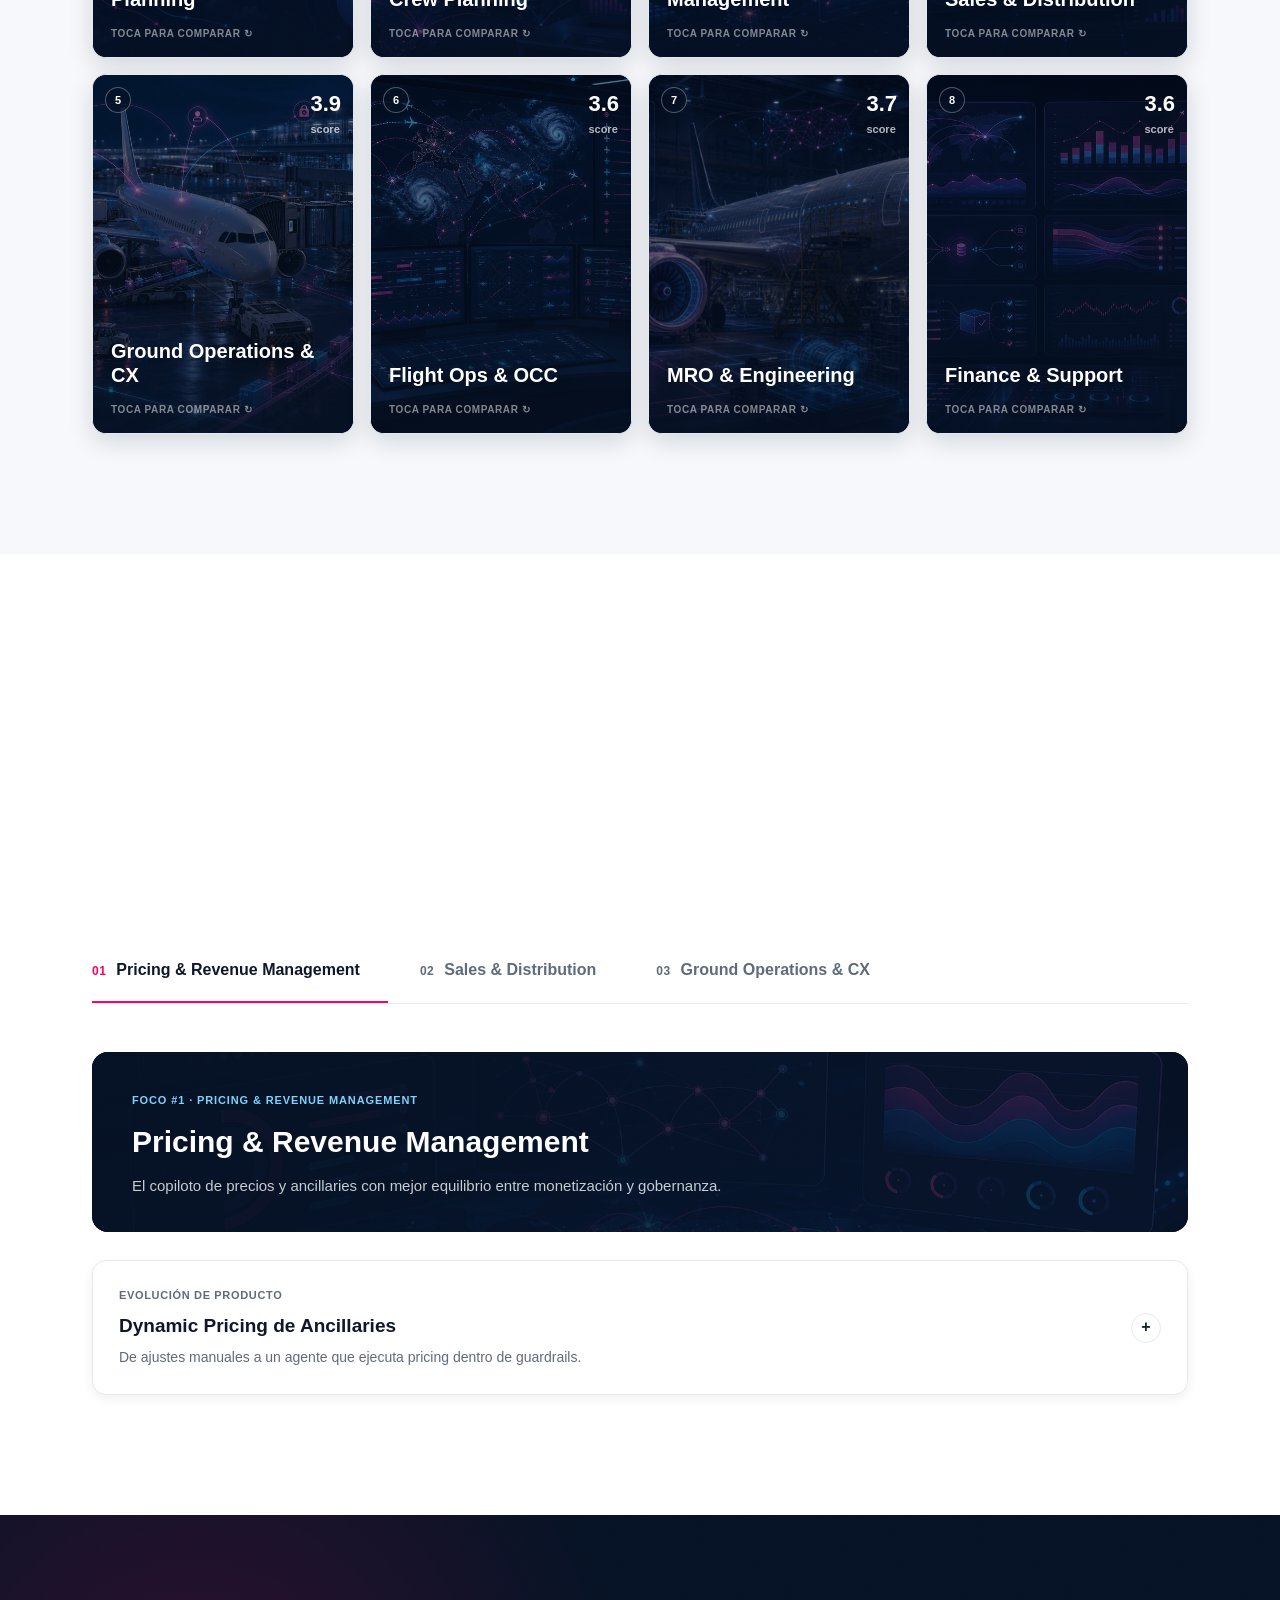
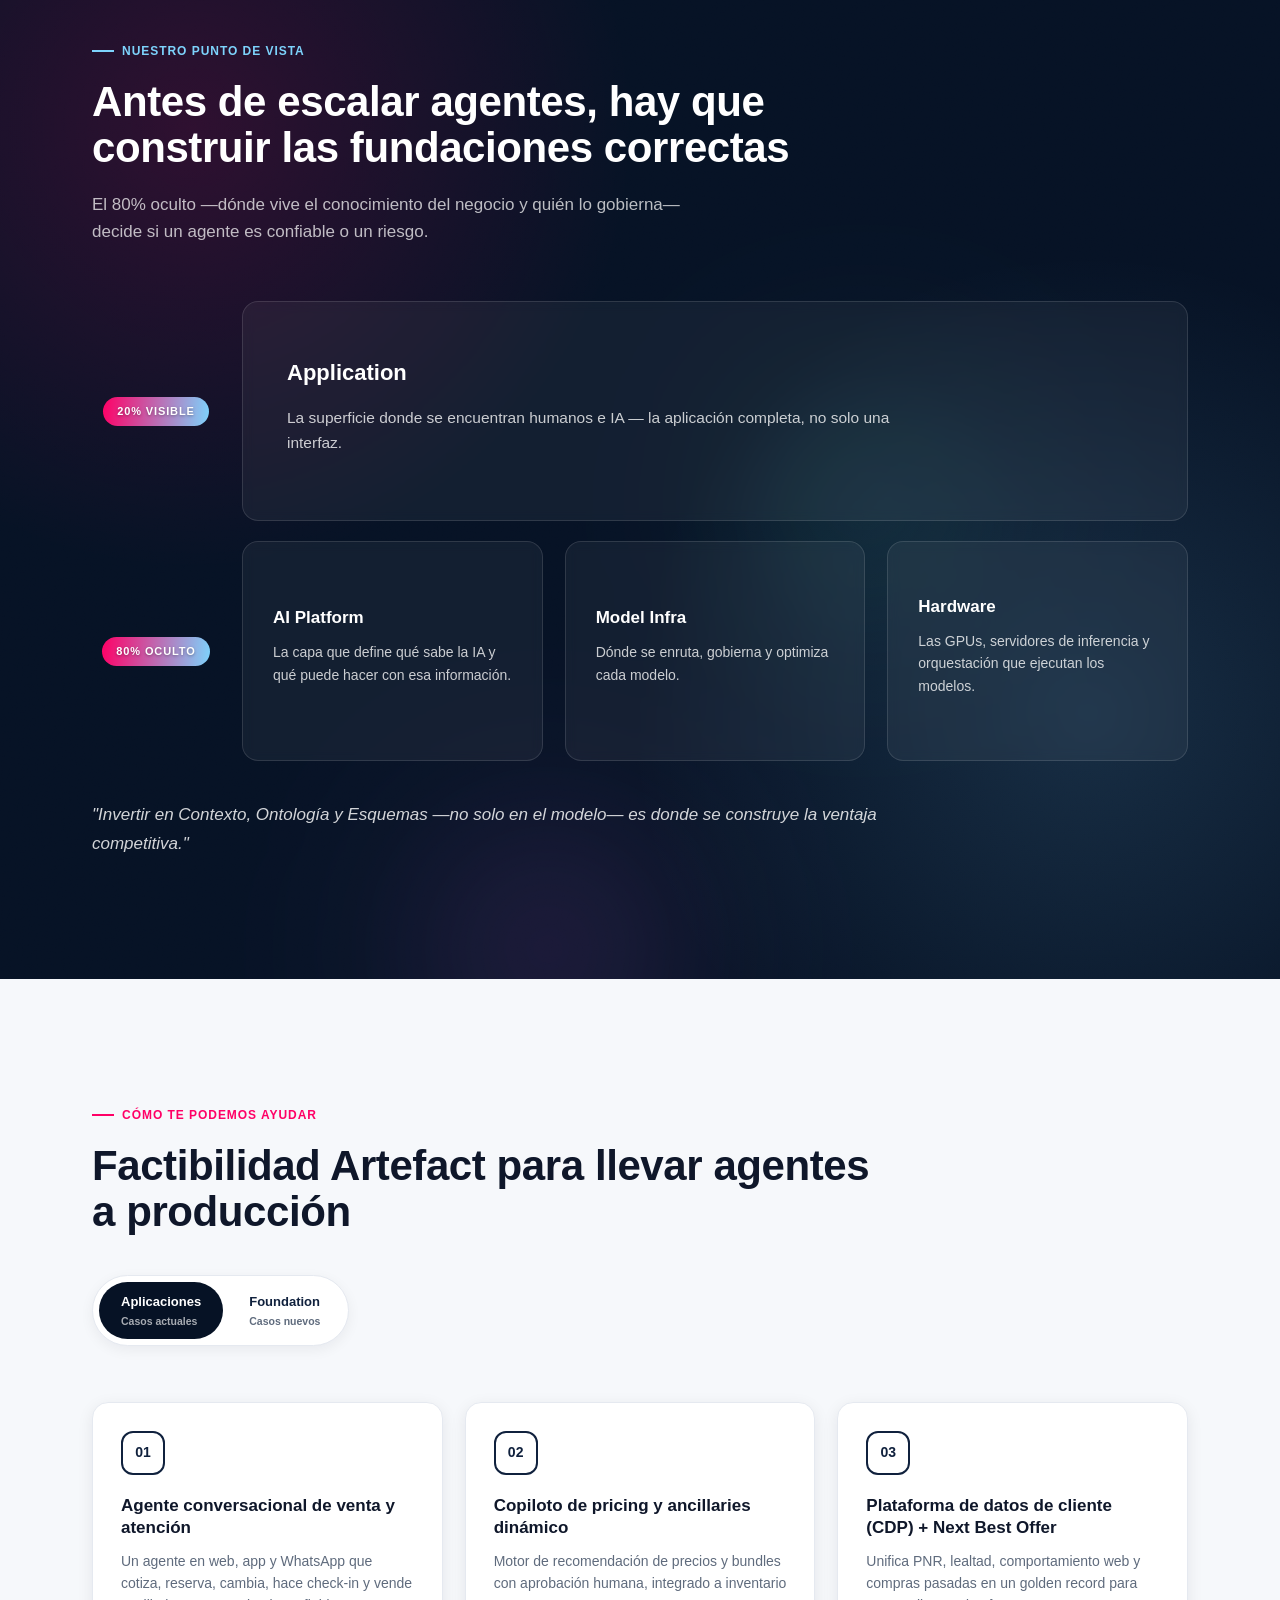
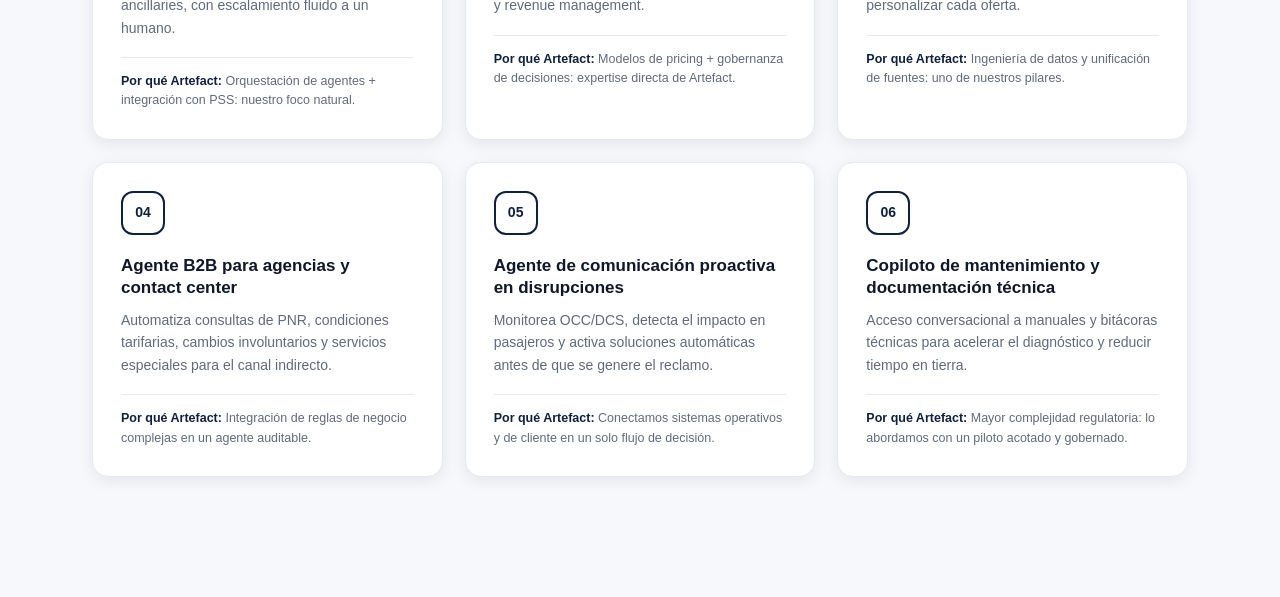
==== commit 8c7065e7: "Fix casos de uso 5 a 3" ====
--- a/index.html
+++ b/index.html
@@ -4180,13 +4180,15 @@
       const backofficeStages = valueStages.filter((stage) => stage.type === "Backoffice");
       routeMap.innerHTML = `
         <div>
+          <p class="route-strip-title">Áreas clave del negocio</p>
           <div class="route-grid-main">
             ${mainStages.map((stage, index) => renderStageCard(stage, index)).join("")}
           </div>
         </div>
         <div>
+          <p class="route-strip-title">Capacidades transversales</p>
           <div class="route-grid-backoffice">
-            ${backofficeStages.map((stage, index) => renderStageCard(stage, mainStages.length + index, true)).join("")}
+            ${backofficeStages.map((stage, index) => renderStageCard(stage, index, true)).join("")}
           </div>
         </div>
       `;
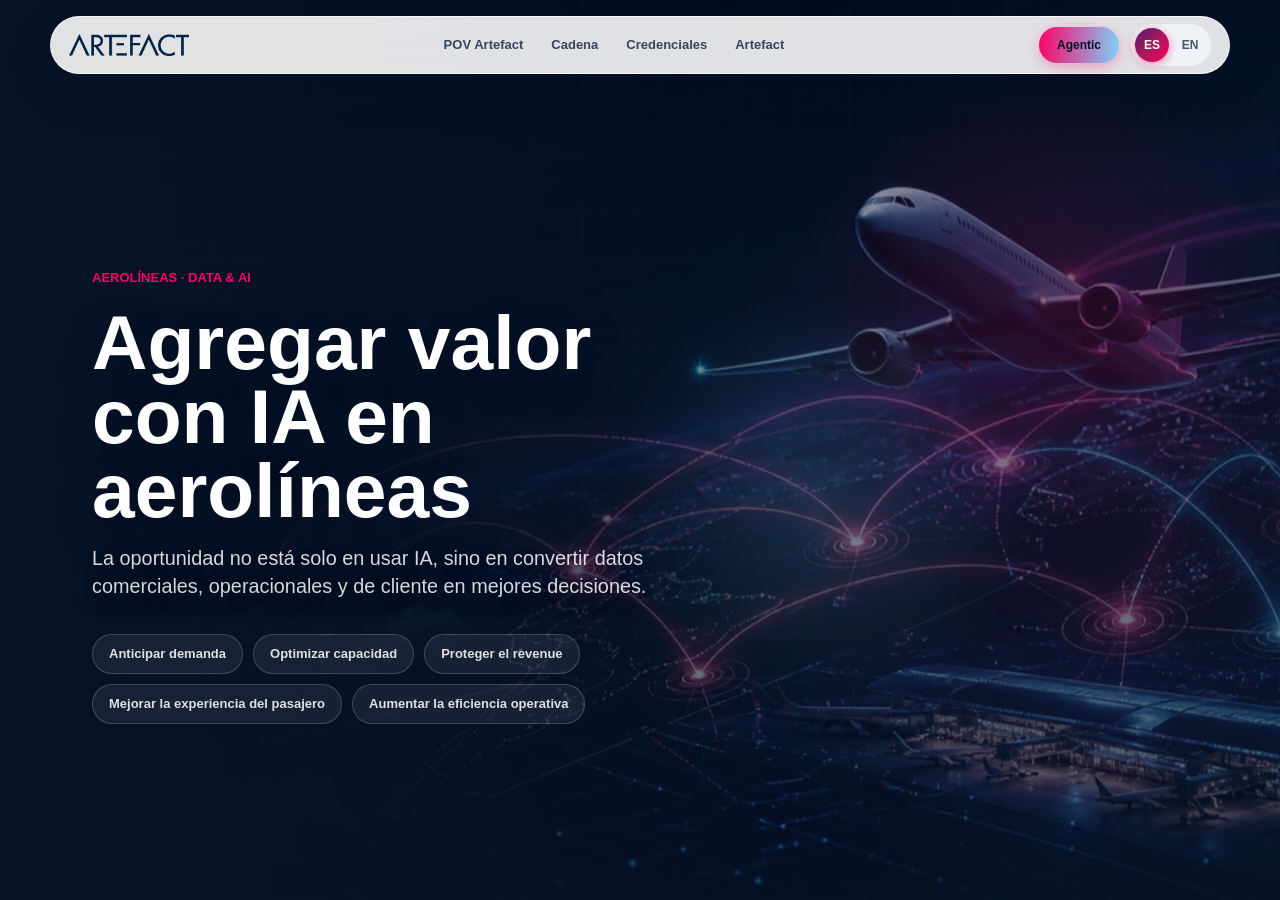
==== commit bb5f3726: "cambio de estructura Co-Authored-By: Claude Sonnet 5 <noreply@anthropic.com>" ====
--- a/index.html
+++ b/index.html
@@ -4,3322 +4,22 @@
   <meta charset="utf-8">
   <meta name="viewport" content="width=device-width, initial-scale=1">
   <title>Artefact | Data & AI para Aerolíneas</title>
-  <style>
-    :root {
-      --navy-950: #061225;
-      --navy-900: #0a1730;
-      --navy-800: #10213d;
-      --navy-700: #18325a;
-      --ink: #0f172a;
-      --muted: #5f6b7d;
-      --line: #e5e9f0;
-      --soft: #f6f8fb;
-      --white: #ffffff;
-      --magenta: #ff0066;
-      --cyan: #7dd3fc;
-      --green: #38d39f;
-      --amber: #ffc857;
-      --slate-700: #334155;
-      --shadow: 0 24px 70px rgba(6, 18, 37, 0.18);
-    }
-
-    * {
-      box-sizing: border-box;
-      letter-spacing: 0;
-    }
-
-    html {
-      scroll-behavior: smooth;
-    }
-
-    body {
-      margin: 0;
-      color: var(--ink);
-      background: var(--white);
-      font-family: Roboto, Arial, sans-serif;
-      font-size: 16px;
-      line-height: 1.55;
-    }
-
-    button,
-    a {
-      font: inherit;
-    }
-
-    a {
-      color: inherit;
-      text-decoration: none;
-    }
-
-    .site-header {
-      position: fixed;
-      z-index: 20;
-      top: 16px;
-      left: 0;
-      right: 0;
-      padding: 0 42px;
-      pointer-events: none;
-    }
-
-    .nav-shell {
-      max-width: 1180px;
-      margin: 0 auto;
-      height: 58px;
-      display: flex;
-      align-items: center;
-      justify-content: space-between;
-      padding: 0 18px;
-      border: 1px solid rgba(255, 255, 255, 0.72);
-      border-radius: 999px;
-      background: rgba(255, 255, 255, 0.88);
-      box-shadow: 0 16px 45px rgba(6, 18, 37, 0.16);
-      backdrop-filter: blur(18px);
-      pointer-events: auto;
-    }
-
-    .brand {
-      display: flex;
-      align-items: center;
-      color: #0f2f5f;
-      line-height: 1;
-    }
-
-    .brand-logo {
-      display: block;
-      width: 120px;
-      height: auto;
-    }
-
-    img.brand-logo {
-      object-fit: contain;
-    }
-
-    .nav-links {
-      display: flex;
-      align-items: center;
-      gap: 28px;
-      color: #26364d;
-      font-size: 13px;
-      font-weight: 800;
-    }
-
-    .nav-links a {
-      opacity: 0.9;
-    }
-
-    .nav-links a:hover {
-      color: var(--magenta);
-    }
-
-    .lang-pill {
-      display: flex;
-      align-items: center;
-      gap: 4px;
-      padding: 4px;
-      border-radius: 999px;
-      background: #eef2f7;
-      color: #475569;
-      font-size: 12px;
-      font-weight: 900;
-    }
-
-    .lang-pill span {
-      display: grid;
-      place-items: center;
-      width: 34px;
-      height: 34px;
-      border-radius: 999px;
-      cursor: pointer;
-      transition: all 0.2s ease;
-    }
-
-    .lang-pill .active {
-      color: var(--white);
-      background: linear-gradient(135deg, #4f1a6e 0%, #a8185a 50%, #ff0066 100%);
-      box-shadow: 0 2px 10px rgba(255, 0, 102, 0.45);
-    }
-
-    .lang-pill span:not(.active):hover {
-      background: rgba(0,0,0,0.08);
-    }
-
-    .hero {
-      position: relative;
-      min-height: 656px;
-      color: var(--white);
-      overflow: hidden;
-      background:
-        linear-gradient(90deg, rgba(6, 18, 37, 0.98) 0%, rgba(8, 19, 43, 0.94) 45%, rgba(31, 39, 85, 0.92) 76%, rgba(89, 28, 91, 0.86) 100%),
-        repeating-linear-gradient(0deg, rgba(255, 255, 255, 0.045) 0, rgba(255, 255, 255, 0.045) 1px, transparent 1px, transparent 64px),
-        repeating-linear-gradient(90deg, rgba(255, 255, 255, 0.045) 0, rgba(255, 255, 255, 0.045) 1px, transparent 1px, transparent 64px);
-    }
-
-    .hero-inner {
-      max-width: 1180px;
-      margin: 0 auto;
-      min-height: 656px;
-      display: grid;
-      grid-template-columns: 0.88fr 1.12fr;
-      gap: 32px;
-      align-items: center;
-      padding: 112px 42px 38px;
-    }
-
-    .eyebrow {
-      margin: 0 0 18px;
-      color: var(--magenta);
-      font-size: 13px;
-      font-weight: 900;
-      text-transform: uppercase;
-    }
-
-    h1,
-    h2,
-    h3,
-    p {
-      margin-top: 0;
-    }
-
-    h1 {
-      max-width: 560px;
-      margin-bottom: 24px;
-      font-size: 72px;
-      line-height: 0.96;
-      font-weight: 900;
-    }
-
-    .hero-copy {
-      max-width: 540px;
-      color: rgba(255, 255, 255, 0.82);
-      font-size: 20px;
-      line-height: 1.45;
-    }
-
-    .hero-pills {
-      display: flex;
-      flex-wrap: wrap;
-      gap: 10px;
-      margin-top: 34px;
-    }
-
-    .pill {
-      display: inline-flex;
-      align-items: center;
-      min-height: 40px;
-      padding: 0 16px;
-      border: 1px solid rgba(255, 255, 255, 0.18);
-      border-radius: 999px;
-      color: rgba(255, 255, 255, 0.86);
-      background: rgba(255, 255, 255, 0.07);
-      font-size: 13px;
-      font-weight: 800;
-    }
-
-    .hero-image-card {
-      position: absolute;
-      right: 0;
-      bottom: 0;
-      width: 100%;
-      max-width: 680px;
-      min-height: 560px;
-      border: 1px solid rgba(255, 255, 255, 0.16);
-      border-radius: 8px;
-      overflow: hidden;
-      background: var(--navy-950);
-      box-shadow: 0 34px 90px rgba(0, 0, 0, 0.34);
-    }
-
-    .hero-data-overlay {
-      position: absolute;
-      inset: 18px;
-      z-index: 3;
-      pointer-events: none;
-      display: grid;
-      grid-template-columns: 1fr auto;
-      grid-template-rows: auto 1fr auto;
-      gap: 16px;
-    }
-
-    .hero-kpi-stack,
-    .hero-signal-stack {
-      display: grid;
-      gap: 10px;
-      align-content: start;
-    }
-
-    .hero-signal-stack {
-      justify-items: end;
-    }
-
-    .hero-kpi-card,
-    .hero-signal-card {
-      min-width: 176px;
-      max-width: 220px;
-      padding: 12px 14px;
-      border: 1px solid rgba(255, 255, 255, 0.14);
-      border-radius: 8px;
-      background: rgba(6, 18, 37, 0.55);
-      backdrop-filter: blur(16px);
-      box-shadow: 0 14px 40px rgba(0, 0, 0, 0.18);
-    }
-
-    .hero-kpi-card span,
-    .hero-signal-card span,
-    .hero-system-label span {
-      display: block;
-      margin-bottom: 6px;
-      color: rgba(255, 255, 255, 0.58);
-      font-size: 10px;
-      font-weight: 900;
-      letter-spacing: 0.08em;
-      text-transform: uppercase;
-    }
-
-    .hero-kpi-card strong,
-    .hero-signal-card strong,
-    .hero-system-label strong {
-      display: block;
-      color: var(--white);
-      font-size: 16px;
-      line-height: 1.18;
-    }
-
-    .hero-kpi-card small,
-    .hero-signal-card small,
-    .hero-system-label small {
-      display: block;
-      margin-top: 6px;
-      color: rgba(255, 255, 255, 0.72);
-      font-size: 12px;
-      line-height: 1.4;
-    }
-
-    .hero-system-label {
-      align-self: end;
-      max-width: 280px;
-      padding: 16px;
-      border: 1px solid rgba(255, 255, 255, 0.14);
-      border-radius: 8px;
-      background: rgba(6, 18, 37, 0.6);
-      backdrop-filter: blur(16px);
-    }
-
-    .hero-orbit {
-      position: absolute;
-      inset: 34px 42px 70px 62px;
-      border: 1px dashed rgba(125, 211, 252, 0.22);
-      border-radius: 50%;
-      opacity: 0.85;
-    }
-
-    .hero-orbit::before,
-    .hero-orbit::after {
-      content: "";
-      position: absolute;
-      width: 10px;
-      height: 10px;
-      border-radius: 50%;
-      background: var(--cyan);
-      box-shadow: 0 0 0 10px rgba(125, 211, 252, 0.12);
-    }
-
-    .hero-orbit::before {
-      top: 18%;
-      right: 16%;
-    }
-
-    .hero-orbit::after {
-      left: 8%;
-      bottom: 18%;
-      background: var(--magenta);
-      box-shadow: 0 0 0 10px rgba(255, 0, 102, 0.12);
-    }
-
-    .hero-scene {
-      position: absolute;
-      inset: 0;
-    }
-
-    .hero-scene canvas {
-      width: 100%;
-      height: 100%;
-      display: block;
-    }
-
-    .hero-image-card::after {
-      content: "";
-      position: absolute;
-      inset: 0;
-      background:
-        radial-gradient(circle at 24% 26%, rgba(125, 211, 252, 0.16), transparent 22%),
-        radial-gradient(circle at 76% 62%, rgba(255, 0, 102, 0.18), transparent 24%),
-        linear-gradient(90deg, rgba(6, 18, 37, 0.42), rgba(6, 18, 37, 0.02) 44%, rgba(6, 18, 37, 0.16)),
-        linear-gradient(180deg, transparent 52%, rgba(6, 18, 37, 0.78));
-      pointer-events: none;
-    }
-
-    .image-note {
-      position: absolute;
-      z-index: 2;
-      left: 22px;
-      bottom: 22px;
-      max-width: 300px;
-      padding: 16px;
-      border: 1px solid rgba(255, 255, 255, 0.14);
-      border-radius: 8px;
-      color: rgba(255, 255, 255, 0.78);
-      background: rgba(6, 18, 37, 0.58);
-      backdrop-filter: blur(14px);
-      font-size: 13px;
-      font-weight: 700;
-    }
-
-    .image-note strong {
-      display: block;
-      margin-bottom: 5px;
-      color: var(--white);
-      font-size: 17px;
-    }
-
-    .flight-board {
-      position: absolute;
-      right: 0;
-      bottom: 6px;
-      width: 100%;
-      max-width: 660px;
-      min-height: 520px;
-      border: 1px solid rgba(255, 255, 255, 0.16);
-      border-radius: 8px;
-      overflow: hidden;
-      background:
-        linear-gradient(135deg, rgba(255, 255, 255, 0.1), rgba(255, 255, 255, 0.03)),
-        linear-gradient(180deg, rgba(18, 42, 78, 0.68), rgba(7, 16, 33, 0.72));
-      box-shadow: 0 34px 90px rgba(0, 0, 0, 0.34);
-    }
-
-    .flight-board::before {
-      content: "";
-      position: absolute;
-      inset: 0;
-      background:
-        repeating-linear-gradient(0deg, rgba(125, 211, 252, 0.1) 0 1px, transparent 1px 48px),
-        repeating-linear-gradient(90deg, rgba(125, 211, 252, 0.09) 0 1px, transparent 1px 48px);
-      opacity: 0.65;
-    }
-
-    .route-map {
-      position: absolute;
-      inset: 42px 34px 36px;
-      border: 1px solid rgba(255, 255, 255, 0.14);
-      border-radius: 8px;
-      background: rgba(6, 18, 37, 0.38);
-    }
-
-    .route-line {
-      position: absolute;
-      height: 2px;
-      transform-origin: left center;
-      border-radius: 999px;
-      background: linear-gradient(90deg, var(--cyan), var(--magenta));
-      box-shadow: 0 0 20px rgba(255, 0, 102, 0.38);
-    }
-
-    .route-line.one {
-      left: 72px;
-      top: 132px;
-      width: 380px;
-      transform: rotate(-17deg);
-    }
-
-    .route-line.two {
-      left: 120px;
-      top: 216px;
-      width: 330px;
-      transform: rotate(13deg);
-      opacity: 0.75;
-    }
-
-    .route-line.three {
-      left: 230px;
-      top: 72px;
-      width: 250px;
-      transform: rotate(35deg);
-      opacity: 0.72;
-    }
-
-    .node {
-      position: absolute;
-      width: 14px;
-      height: 14px;
-      border: 3px solid rgba(255, 255, 255, 0.82);
-      border-radius: 50%;
-      background: var(--magenta);
-      box-shadow: 0 0 0 8px rgba(255, 0, 102, 0.12);
-    }
-
-    .node.a { left: 62px; top: 128px; }
-    .node.b { right: 94px; top: 24px; background: var(--cyan); box-shadow: 0 0 0 8px rgba(125, 211, 252, 0.12); }
-    .node.c { left: 112px; bottom: 80px; background: var(--green); box-shadow: 0 0 0 8px rgba(56, 211, 159, 0.12); }
-    .node.d { right: 58px; bottom: 114px; background: var(--amber); box-shadow: 0 0 0 8px rgba(255, 200, 87, 0.12); }
-
-    .plane-card {
-      position: absolute;
-      right: 34px;
-      bottom: 34px;
-      width: 230px;
-      padding: 18px;
-      border: 1px solid rgba(255, 255, 255, 0.14);
-      border-radius: 8px;
-      color: var(--white);
-      background: rgba(255, 255, 255, 0.1);
-      backdrop-filter: blur(12px);
-    }
-
-    .plane-icon {
-      width: 74px;
-      height: 74px;
-      margin-bottom: 16px;
-      display: grid;
-      place-items: center;
-      border-radius: 50%;
-      color: var(--navy-950);
-      background: var(--white);
-      font-size: 36px;
-      font-weight: 900;
-    }
-
-    .plane-card strong {
-      display: block;
-      margin-bottom: 6px;
-      font-size: 18px;
-    }
-
-    .plane-card span {
-      color: rgba(255, 255, 255, 0.72);
-      font-size: 13px;
-    }
-
-    .section {
-      padding: 112px 42px;
-      scroll-margin-top: 92px;
-    }
-
-    .container {
-      max-width: 1180px;
-      margin: 0 auto;
-    }
-
-    .thesis {
-      background:
-        linear-gradient(115deg, rgba(255, 0, 102, 0.055), transparent 34%),
-        linear-gradient(90deg, #ffffff, #f7f9fc);
-    }
-
-    .thesis-grid {
-      display: grid;
-      grid-template-columns: 0.72fr 1.28fr;
-      gap: 72px;
-      align-items: start;
-    }
-
-    .section-label {
-      margin-bottom: 14px;
-      color: var(--magenta);
-      font-size: 13px;
-      font-weight: 900;
-      text-transform: uppercase;
-    }
-
-    .section-title {
-      max-width: 780px;
-      margin-bottom: 20px;
-      color: #4b5568;
-      font-size: 48px;
-      line-height: 1.08;
-      font-weight: 900;
-    }
-
-    .thesis .section-title {
-      color: #51596d;
-      font-size: 52px;
-    }
-
-    .lead {
-      max-width: 820px;
-      color: var(--muted);
-      font-size: 18px;
-    }
-
-    .thesis-cards {
-      display: grid;
-      gap: 22px;
-    }
-
-    .thesis-card {
-      position: relative;
-      min-height: 142px;
-      padding: 30px 28px;
-      border: 1px solid var(--line);
-      border-left: 3px solid rgba(255, 0, 102, 0.55);
-      border-radius: 8px;
-      background: rgba(255, 255, 255, 0.86);
-      box-shadow: 0 18px 55px rgba(6, 18, 37, 0.05);
-    }
-
-    .num {
-      display: block;
-      margin-bottom: 14px;
-      color: var(--magenta);
-      font-size: 13px;
-      font-weight: 900;
-    }
-
-    .thesis-card h3 {
-      margin-bottom: 10px;
-      color: #4b5568;
-      font-size: 25px;
-      line-height: 1.2;
-    }
-
-    .thesis-card p {
-      margin-bottom: 0;
-      color: #6b7280;
-      font-size: 17px;
-    }
-
-    .cases {
-      color: var(--white);
-      background:
-        linear-gradient(115deg, rgba(255, 0, 102, 0.12), transparent 34%),
-        linear-gradient(180deg, var(--navy-950), #07152c);
-    }
-
-    .cases .section-title,
-    .cases .lead {
-      color: var(--white);
-    }
-
-    .cases .lead {
-      color: rgba(255, 255, 255, 0.74);
-    }
-
-    .tabs {
-      display: inline-flex;
-      gap: 6px;
-      padding: 7px;
-      margin: 26px 0 30px;
-      border: 1px solid rgba(255, 255, 255, 0.12);
-      border-radius: 999px;
-      background: rgba(255, 255, 255, 0.07);
-    }
-
-    .tab-btn {
-      min-width: 148px;
-      min-height: 44px;
-      border: 0;
-      border-radius: 999px;
-      color: rgba(255, 255, 255, 0.64);
-      background: transparent;
-      cursor: pointer;
-      font-size: 14px;
-      font-weight: 900;
-    }
-
-    .tab-btn.active {
-      color: var(--navy-950);
-      background: rgba(255, 255, 255, 0.92);
-    }
-
-    .value-explorer {
-      margin-top: 34px;
-      padding: 18px;
-      border: 1px solid rgba(255, 255, 255, 0.11);
-      border-radius: 8px;
-      background: rgba(255, 255, 255, 0.045);
-      box-shadow: 0 24px 70px rgba(0, 0, 0, 0.24);
-    }
-
-    .route-shell {
-      position: relative;
-      display: grid;
-      gap: 18px;
-      margin-bottom: 18px;
-      padding: 18px;
-      overflow: hidden;
-      border: 1px solid rgba(255, 255, 255, 0.1);
-      border-radius: 8px;
-      background:
-        radial-gradient(circle at 82% 18%, rgba(255, 0, 102, 0.2), transparent 28%),
-        radial-gradient(circle at 14% 88%, rgba(125, 211, 252, 0.16), transparent 24%),
-        linear-gradient(135deg, rgba(6, 18, 37, 0.88), rgba(12, 33, 67, 0.74));
-      box-shadow: 0 24px 70px rgba(0, 0, 0, 0.24);
-    }
-
-    .route-copy {
-      position: relative;
-      z-index: 2;
-      display: grid;
-      grid-template-columns: minmax(0, 420px) minmax(0, 1fr);
-      gap: 24px;
-      align-items: end;
-      padding: 20px 22px;
-      border: 1px solid rgba(255, 255, 255, 0.08);
-      border-radius: 8px;
-      background:
-        linear-gradient(90deg, rgba(255, 255, 255, 0.07), rgba(255, 255, 255, 0.02)),
-        rgba(6, 18, 37, 0.28);
-    }
-
-    .route-copy span {
-      display: block;
-      margin-bottom: 10px;
-      color: var(--magenta);
-      font-size: 12px;
-      font-weight: 900;
-      text-transform: uppercase;
-    }
-
-    .route-copy strong {
-      display: block;
-      margin-bottom: 12px;
-      color: var(--white);
-      font-size: 30px;
-      line-height: 1.04;
-    }
-
-    .route-copy p {
-      margin: 0;
-      color: rgba(255, 255, 255, 0.68);
-      font-size: 15px;
-    }
-
-    .route-copy-meta {
-      display: grid;
-      gap: 10px;
-      align-content: end;
-      justify-items: start;
-    }
-
-    .route-copy-meta p {
-      max-width: 520px;
-      font-size: 16px;
-      line-height: 1.45;
-    }
-
-    .route-copy-badges {
-      display: flex;
-      flex-wrap: wrap;
-      gap: 10px;
-    }
-
-    .route-copy-badges span {
-      margin: 0;
-      min-height: 34px;
-      display: inline-flex;
-      align-items: center;
-      padding: 0 12px;
-      border: 1px solid rgba(255, 255, 255, 0.14);
-      border-radius: 999px;
-      color: rgba(255, 255, 255, 0.78);
-      background: rgba(255, 255, 255, 0.08);
-      font-size: 11px;
-      font-weight: 900;
-      text-transform: uppercase;
-    }
-
-    .route-map-ui {
-      display: grid;
-      gap: 16px;
-    }
-
-    .route-grid-main,
-    .route-grid-backoffice {
-      display: grid;
-      gap: 12px;
-    }
-
-    .route-grid-main {
-      grid-template-columns: repeat(5, minmax(0, 1fr));
-    }
-
-    .route-grid-backoffice {
-      grid-template-columns: repeat(3, minmax(0, 1fr));
-    }
-
-    .route-strip-title {
-      margin: 0 0 4px;
-      color: rgba(255, 255, 255, 0.54);
-      font-size: 11px;
-      font-weight: 900;
-      letter-spacing: 0.08em;
-      text-transform: uppercase;
-    }
-
-    .route-node {
-      position: relative;
-      min-height: 260px;
-      display: flex;
-      align-items: flex-end;
-      width: 100%;
-      padding: 18px;
-      overflow: hidden;
-      border: 1px solid rgba(255, 255, 255, 0.16);
-      border-radius: 8px;
-      color: var(--white);
-      text-align: left;
-      background-color: rgba(255, 255, 255, 0.05);
-      background-image: linear-gradient(180deg, rgba(7, 19, 37, 0.0) 0%, rgba(7, 19, 37, 0.0) 42%, rgba(7, 19, 37, 0.82) 68%, rgba(7, 19, 37, 0.98) 100%);
-      box-shadow: 0 18px 40px rgba(0, 0, 0, 0.24);
-      cursor: pointer;
-      isolation: isolate;
-      transition: transform 220ms ease, border-color 220ms ease, box-shadow 220ms ease, filter 220ms ease;
-    }
-
-
-    .route-node-bg {
-      position: absolute;
-      inset: 0;
-      width: 100%;
-      height: 100%;
-      object-fit: cover;
-      object-position: center 20%;
-      opacity: 0.88;
-      z-index: 0;
-      border-radius: 7px;
-      pointer-events: none;
-    }
-
-    .route-node-content {
-      position: relative;
-      z-index: 1;
-    }
-    .route-node::before {
-      content: "";
-      position: absolute;
-      inset: 0;
-      background:
-        linear-gradient(180deg, rgba(255, 255, 255, 0.08), transparent 32%),
-        linear-gradient(160deg, rgba(125, 211, 252, 0.18), transparent 42%),
-        linear-gradient(15deg, rgba(255, 0, 102, 0.26), transparent 42%);
-      opacity: 0.92;
-      z-index: -1;
-    }
-
-    .route-node::after {
-      content: "";
-      position: absolute;
-      inset: 14px;
-      border: 1px solid rgba(255, 255, 255, 0.12);
-      border-radius: 6px;
-      opacity: 0;
-      transition: opacity 220ms ease;
-      pointer-events: none;
-    }
-
-    .route-node:hover {
-      transform: translateY(-6px);
-      filter: saturate(1.08);
-      box-shadow: 0 26px 52px rgba(0, 0, 0, 0.28);
-    }
-
-    .route-node:hover::after,
-    .route-node.active::after {
-      opacity: 1;
-    }
-
-    .route-node.active {
-      border-color: rgba(255, 0, 102, 0.82);
-      box-shadow: 0 0 0 1px rgba(255, 0, 102, 0.24), 0 30px 62px rgba(255, 0, 102, 0.18);
-    }
-
-    .route-node.compact {
-      min-height: 200px;
-    }
-
-    .route-node-content {
-      width: 100%;
-      display: grid;
-      gap: 10px;
-    }
-
-    .node-topline {
-      display: flex;
-      align-items: center;
-      justify-content: space-between;
-      gap: 12px;
-    }
-
-    .node-dot {
-      width: 34px;
-      height: 34px;
-      display: grid;
-      place-items: center;
-      border-radius: 50%;
-      color: var(--white);
-      background: rgba(8, 20, 40, 0.4);
-      backdrop-filter: blur(8px);
-      font-size: 11px;
-      font-weight: 900;
-    }
-
-    .route-node.active .node-dot {
-      background: var(--magenta);
-    }
-
-    .node-type {
-      display: inline-flex;
-      align-items: center;
-      min-height: 28px;
-      padding: 0 10px;
-      border: 1px solid rgba(255, 255, 255, 0.15);
-      border-radius: 999px;
-      color: rgba(255, 255, 255, 0.82);
-      background: rgba(8, 20, 40, 0.36);
-      font-size: 10px;
-      font-weight: 900;
-      text-transform: uppercase;
-    }
-
-    .route-node strong {
-      display: block;
-      max-width: 220px;
-      color: inherit;
-      font-size: 18px;
-      line-height: 1.18;
-      text-wrap: balance;
-    }
-
-    .route-node.compact strong {
-      max-width: 240px;
-      font-size: 16px;
-    }
-
-    .route-node small {
-      display: block;
-      color: rgba(255, 255, 255, 0.8);
-      font-size: 12px;
-      font-weight: 800;
-    }
-
-    .value-toolbar {
-      display: flex;
-      flex-wrap: wrap;
-      align-items: center;
-      justify-content: space-between;
-      gap: 16px;
-      margin-bottom: 18px;
-    }
-
-    .value-hint {
-      max-width: 460px;
-      margin: 0;
-      color: rgba(255, 255, 255, 0.58);
-      font-size: 14px;
-      font-weight: 700;
-    }
-
-    .value-layout {
-      display: grid;
-      grid-template-columns: 1fr;
-      gap: 18px;
-      align-items: stretch;
-    }
-
-    .stage-list {
-      display: grid;
-      gap: 10px;
-      align-content: start;
-    }
-
-    .stage-card {
-      width: 100%;
-      min-height: 96px;
-      display: grid;
-      grid-template-columns: 42px 1fr 42px;
-      gap: 12px;
-      align-items: center;
-      padding: 16px 14px;
-      border: 1px solid rgba(255, 255, 255, 0.08);
-      border-radius: 8px;
-      color: rgba(255, 255, 255, 0.72);
-      text-align: left;
-      background: rgba(255, 255, 255, 0.055);
-      cursor: pointer;
-    }
-
-    .stage-card.active {
-      color: var(--white);
-      background: rgba(255, 255, 255, 0.13);
-      box-shadow: inset 3px 0 0 var(--magenta);
-    }
-
-    .stage-card:hover {
-      background: rgba(255, 255, 255, 0.105);
-    }
-
-    .stage-index {
-      width: 34px;
-      height: 34px;
-      display: grid;
-      place-items: center;
-      border-radius: 50%;
-      background: rgba(255, 255, 255, 0.08);
-      color: rgba(255, 255, 255, 0.8);
-      font-size: 12px;
-      font-weight: 900;
-    }
-
-    .stage-card.active .stage-index {
-      color: var(--white);
-      background: var(--magenta);
-    }
-
-    .stage-card strong {
-      display: block;
-      color: inherit;
-      font-size: 15px;
-      line-height: 1.24;
-    }
-
-    .stage-card small {
-      display: block;
-      margin-top: 4px;
-      color: rgba(255, 255, 255, 0.46);
-      font-size: 12px;
-      font-weight: 800;
-    }
-
-    .case-count {
-      display: grid;
-      place-items: center;
-      width: 38px;
-      height: 38px;
-      border-radius: 999px;
-      color: rgba(255, 255, 255, 0.82);
-      background: rgba(255, 255, 255, 0.08);
-      font-size: 12px;
-      font-weight: 900;
-    }
-
-    .stage-spotlight {
-      min-height: 640px;
-      display: grid;
-      grid-template-rows: 240px auto;
-      overflow: hidden;
-      border: 1px solid rgba(255, 255, 255, 0.1);
-      border-radius: 8px;
-      background:
-        linear-gradient(180deg, rgba(255, 255, 255, 0.11), rgba(255, 255, 255, 0.055)),
-        linear-gradient(135deg, rgba(125, 211, 252, 0.1), rgba(255, 0, 102, 0.08));
-    }
-
-    .stage-media {
-      position: relative;
-      min-height: 240px;
-      background: var(--navy-900);
-      overflow: hidden;
-    }
-
-    .stage-media img,
-    .stage-media video {
-      width: 100%;
-      height: 100%;
-      object-fit: cover;
-      object-position: center;
-      opacity: 0.84;
-      transform: scale(1.01);
-    }
-
-    .stage-media::after {
-      content: "";
-      position: absolute;
-      inset: 0;
-      background:
-        linear-gradient(90deg, rgba(6, 18, 37, 0.84), rgba(6, 18, 37, 0.2) 54%, rgba(6, 18, 37, 0.48)),
-        linear-gradient(180deg, transparent 38%, rgba(6, 18, 37, 0.95));
-    }
-
-    .stage-content {
-      position: relative;
-      padding: 26px 30px 30px;
-      background:
-        repeating-linear-gradient(0deg, rgba(255, 255, 255, 0.035) 0 1px, transparent 1px 54px),
-        repeating-linear-gradient(90deg, rgba(255, 255, 255, 0.03) 0 1px, transparent 1px 54px);
-    }
-
-    .stage-kicker {
-      display: flex;
-      flex-wrap: wrap;
-      gap: 10px;
-      margin-bottom: 18px;
-    }
-
-    .stage-content h3 {
-      margin-bottom: 12px;
-      color: var(--white);
-      font-size: 34px;
-      line-height: 1.08;
-    }
-
-    .stage-summary {
-      max-width: 830px;
-      margin-bottom: 20px;
-      color: rgba(255, 255, 255, 0.76);
-      font-size: 17px;
-    }
-
-    .pain-cloud {
-      display: flex;
-      flex-wrap: wrap;
-      gap: 10px;
-      margin: 16px 0 22px;
-    }
-
-    .pain-chip {
-      display: inline-flex;
-      align-items: center;
-      min-height: 38px;
-      padding: 0 14px;
-      border: 1px solid rgba(255, 255, 255, 0.13);
-      border-radius: 999px;
-      color: rgba(255, 255, 255, 0.82);
-      background: rgba(255, 255, 255, 0.08);
-      font-size: 13px;
-      font-weight: 900;
-    }
-
-    .stage-flow {
-      display: grid;
-      grid-template-columns: repeat(3, minmax(0, 1fr));
-      gap: 10px;
-      margin: 18px 0 20px;
-    }
-
-    .flow-card {
-      min-height: 96px;
-      padding: 14px;
-      border: 1px solid rgba(255, 255, 255, 0.1);
-      border-radius: 8px;
-      background: rgba(6, 18, 37, 0.34);
-    }
-
-    .flow-card span {
-      display: block;
-      margin-bottom: 6px;
-      color: var(--magenta);
-      font-size: 12px;
-      font-weight: 900;
-      text-transform: uppercase;
-    }
-
-    .flow-card p {
-      margin: 0;
-      color: rgba(255, 255, 255, 0.72);
-      font-size: 14px;
-    }
-
-    .case-deep-title {
-      margin: 26px 0 12px;
-      color: rgba(255, 255, 255, 0.92);
-      font-size: 13px;
-      font-weight: 900;
-      text-transform: uppercase;
-    }
-
-    .case-accordion {
-      display: grid;
-      gap: 10px;
-    }
-
-    .case-accordion details {
-      border: 1px solid rgba(255, 255, 255, 0.1);
-      border-radius: 8px;
-      background: rgba(6, 18, 37, 0.34);
-    }
-
-    .case-accordion summary {
-      min-height: 70px;
-      display: grid;
-      grid-template-columns: 1fr auto;
-      gap: 12px;
-      align-items: center;
-      padding: 16px;
-      color: var(--white);
-      cursor: pointer;
-      font-weight: 900;
-      list-style: none;
-    }
-
-    .case-accordion summary::-webkit-details-marker {
-      display: none;
-    }
-
-    .case-accordion summary span {
-      color: rgba(255, 255, 255, 0.48);
-      font-size: 22px;
-      line-height: 1;
-    }
-
-    .case-accordion details[open] summary span {
-      transform: rotate(45deg);
-    }
-
-    .case-body {
-      display: grid;
-      grid-template-columns: repeat(3, minmax(0, 1fr));
-      gap: 12px;
-      padding: 0 16px 16px;
-    }
-
-    .case-explorer {
-      display: grid;
-      grid-template-columns: 330px 1fr;
-      gap: 22px;
-      min-height: 560px;
-      padding: 18px;
-      border: 1px solid rgba(255, 255, 255, 0.11);
-      border-radius: 8px;
-      background: rgba(255, 255, 255, 0.045);
-      box-shadow: 0 24px 70px rgba(0, 0, 0, 0.24);
-    }
-
-    .case-list {
-      display: grid;
-      gap: 10px;
-      align-content: start;
-    }
-
-    .case-list button {
-      width: 100%;
-      min-height: 82px;
-      display: grid;
-      grid-template-columns: 42px 1fr 18px;
-      gap: 12px;
-      align-items: center;
-      padding: 16px 14px;
-      border: 1px solid rgba(255, 255, 255, 0.08);
-      border-radius: 8px;
-      color: rgba(255, 255, 255, 0.72);
-      text-align: left;
-      background: rgba(255, 255, 255, 0.055);
-      cursor: pointer;
-    }
-
-    .case-list button.active {
-      color: var(--white);
-      background: rgba(255, 255, 255, 0.12);
-      box-shadow: inset 3px 0 0 var(--magenta);
-    }
-
-    .case-index {
-      width: 34px;
-      height: 34px;
-      display: grid;
-      place-items: center;
-      border-radius: 50%;
-      background: rgba(255, 255, 255, 0.08);
-      color: rgba(255, 255, 255, 0.8);
-      font-size: 12px;
-      font-weight: 900;
-    }
-
-    .case-list button.active .case-index {
-      background: var(--magenta);
-      color: var(--white);
-    }
-
-    .case-list strong {
-      display: block;
-      color: inherit;
-      font-size: 15px;
-      line-height: 1.25;
-    }
-
-    .case-list small {
-      display: block;
-      margin-top: 3px;
-      color: rgba(255, 255, 255, 0.45);
-      font-size: 12px;
-      font-weight: 800;
-    }
-
-    .case-detail {
-      position: relative;
-      min-height: 520px;
-      padding: 30px;
-      border: 1px solid rgba(255, 255, 255, 0.1);
-      border-radius: 8px;
-      background:
-        linear-gradient(180deg, rgba(255, 255, 255, 0.11), rgba(255, 255, 255, 0.055)),
-        linear-gradient(135deg, rgba(125, 211, 252, 0.1), rgba(255, 0, 102, 0.08));
-      overflow: hidden;
-    }
-
-    .case-detail::before {
-      content: "";
-      position: absolute;
-      inset: 0;
-      background:
-        repeating-linear-gradient(0deg, rgba(255, 255, 255, 0.04) 0 1px, transparent 1px 54px),
-        repeating-linear-gradient(90deg, rgba(255, 255, 255, 0.035) 0 1px, transparent 1px 54px);
-      opacity: 0.65;
-    }
-
-    .case-detail > * {
-      position: relative;
-      z-index: 1;
-    }
-
-    .meta-row {
-      display: flex;
-      flex-wrap: wrap;
-      gap: 10px;
-      margin-bottom: 24px;
-    }
-
-    .meta-chip {
-      display: inline-flex;
-      align-items: center;
-      min-height: 34px;
-      padding: 0 12px;
-      border: 1px solid rgba(255, 255, 255, 0.12);
-      border-radius: 999px;
-      color: rgba(255, 255, 255, 0.78);
-      background: rgba(6, 18, 37, 0.3);
-      font-size: 12px;
-      font-weight: 900;
-    }
-
-    .case-detail h3 {
-      max-width: 760px;
-      margin-bottom: 12px;
-      color: var(--white);
-      font-size: 36px;
-      line-height: 1.08;
-    }
-
-    .case-description {
-      max-width: 820px;
-      margin-bottom: 26px;
-      color: rgba(255, 255, 255, 0.78);
-      font-size: 18px;
-    }
-
-    .detail-grid {
-      display: grid;
-      grid-template-columns: repeat(2, minmax(0, 1fr));
-      gap: 14px;
-      margin-top: 22px;
-    }
-
-    .detail-card {
-      min-height: 132px;
-      padding: 18px;
-      border: 1px solid rgba(255, 255, 255, 0.1);
-      border-radius: 8px;
-      background: rgba(6, 18, 37, 0.34);
-    }
-
-    .detail-card strong {
-      display: block;
-      margin-bottom: 8px;
-      color: var(--white);
-      font-size: 13px;
-      text-transform: uppercase;
-    }
-
-    .detail-card p {
-      margin-bottom: 0;
-      color: rgba(255, 255, 255, 0.72);
-      font-size: 15px;
-    }
-
-    /* ===== Sales & Distribution: tarjetas de caso 2 columnas + mockups ===== */
-    .sd-cards {
-      display: grid;
-      gap: 14px;
-    }
-
-    .sd-card {
-      display: grid;
-      grid-template-columns: 60% 40%;
-      align-items: stretch;
-      min-height: 340px;
-      border: 1px solid var(--slate-700);
-      border-radius: 10px;
-      background: var(--ink);
-      overflow: hidden;
-    }
-
-    .sd-card-text {
-      display: flex;
-      flex-direction: column;
-      gap: 12px;
-      padding: 22px 24px;
-    }
-
-    .sd-badges {
-      display: flex;
-      flex-wrap: wrap;
-      gap: 8px;
-    }
-
-    .sd-badge {
-      display: inline-flex;
-      align-items: center;
-      padding: 5px 11px;
-      border: 1px solid rgba(125, 211, 252, 0.4);
-      border-radius: 999px;
-      color: var(--cyan);
-      background: rgba(125, 211, 252, 0.08);
-      font-size: 11px;
-      font-weight: 900;
-      letter-spacing: 0.02em;
-      text-transform: uppercase;
-    }
-
-    .sd-headline {
-      margin: 2px 0 6px;
-      color: var(--white);
-      font-size: 20px;
-      line-height: 1.2;
-      font-weight: 900;
-    }
-
-    .sd-field strong {
-      display: block;
-      margin-bottom: 3px;
-      color: var(--magenta);
-      font-size: 11px;
-      font-weight: 900;
-      letter-spacing: 0.03em;
-      text-transform: uppercase;
-    }
-
-    .sd-field p {
-      margin: 0;
-      color: rgba(255, 255, 255, 0.74);
-      font-size: 13.5px;
-      line-height: 1.45;
-    }
-
-    .sd-card-visual {
-      position: relative;
-      display: flex;
-      padding: 16px;
-      border-left: 1px solid var(--slate-700);
-      background:
-        radial-gradient(circle at 78% 12%, rgba(255, 0, 102, 0.12), transparent 42%),
-        radial-gradient(circle at 20% 90%, rgba(125, 211, 252, 0.12), transparent 45%),
-        var(--ink);
-    }
-
-    .sd-viz {
-      position: relative;
-      display: flex;
-      flex-direction: column;
-      gap: 12px;
-      width: 100%;
-      padding: 16px;
-      border: 1px solid var(--slate-700);
-      border-radius: 10px;
-      background: #0b1424;
-      box-shadow: 0 0 0 1px rgba(15, 23, 42, 0.6), 0 18px 40px rgba(0, 0, 0, 0.45);
-    }
-
-    .sd-viz-head {
-      display: flex;
-      align-items: center;
-      justify-content: space-between;
-    }
-
-    .sd-viz-title {
-      color: rgba(255, 255, 255, 0.9);
-      font-size: 12px;
-      font-weight: 900;
-      letter-spacing: 0.02em;
-      text-transform: uppercase;
-    }
-
-    .sd-viz-live {
-      display: inline-flex;
-      align-items: center;
-      gap: 6px;
-      padding: 3px 9px;
-      border-radius: 999px;
-      color: var(--green);
-      background: rgba(56, 211, 159, 0.12);
-      box-shadow: 0 0 12px rgba(56, 211, 159, 0.35);
-      font-size: 10px;
-      font-weight: 900;
-      letter-spacing: 0.08em;
-    }
-
-    .sd-viz-live::before {
-      content: "";
-      width: 6px;
-      height: 6px;
-      border-radius: 50%;
-      background: var(--green);
-      box-shadow: 0 0 8px var(--green);
-      animation: sdPulse 1.6s ease-in-out infinite;
-    }
-
-    /* Caso 1 - CER */
-    .cer-rows {
-      display: grid;
-      gap: 12px;
-      margin-top: 4px;
-    }
-
-    .cer-row {
-      display: grid;
-      grid-template-columns: 46px 1fr auto;
-      align-items: center;
-      gap: 10px;
-    }
-
-    .cer-label {
-      color: rgba(255, 255, 255, 0.72);
-      font-size: 12px;
-      font-weight: 900;
-    }
-
-    .cer-bar {
-      position: relative;
-      height: 14px;
-      border-radius: 999px;
-      background: rgba(255, 255, 255, 0.06);
-      overflow: hidden;
-    }
-
-    .cer-fill {
-      display: block;
-      width: var(--w);
-      height: 100%;
-      border-radius: 999px;
-      transform-origin: left center;
-      animation: sdGrow 1.1s cubic-bezier(0.22, 1, 0.36, 1) both;
-    }
-
-    .cer-fill--hi { background: linear-gradient(90deg, #ff0066, #ff5a94); box-shadow: 0 0 14px rgba(255, 0, 102, 0.5); }
-    .cer-fill--mid { background: linear-gradient(90deg, #ffc857, #ffe0a3); box-shadow: 0 0 14px rgba(255, 200, 87, 0.4); }
-    .cer-fill--lo { background: linear-gradient(90deg, #38d39f, #7df0c9); box-shadow: 0 0 14px rgba(56, 211, 159, 0.45); }
-
-    .cer-val {
-      color: var(--white);
-      font-size: 12.5px;
-      font-weight: 900;
-      font-variant-numeric: tabular-nums;
-    }
-
-    .cer-foot {
-      display: flex;
-      align-items: center;
-      justify-content: space-between;
-      margin-top: auto;
-      padding-top: 12px;
-      border-top: 1px solid var(--slate-700);
-    }
-
-    .cer-foot-label {
-      color: rgba(255, 255, 255, 0.6);
-      font-size: 11px;
-      font-weight: 700;
-    }
-
-    .cer-badge {
-      padding: 6px 12px;
-      border-radius: 8px;
-      color: #04140d;
-      background: linear-gradient(135deg, #38d39f, #7df0c9);
-      box-shadow: 0 0 18px rgba(56, 211, 159, 0.55);
-      font-size: 13px;
-      font-weight: 900;
-      animation: sdPop 0.6s 0.9s both;
-    }
-
-    /* Caso 2 - B2B */
-    .b2b-curve {
-      width: 100%;
-      height: 92px;
-    }
-
-    .b2b-line {
-      fill: none;
-      stroke: var(--cyan);
-      stroke-width: 1.6;
-      filter: drop-shadow(0 0 4px rgba(125, 211, 252, 0.7));
-    }
-
-    .b2b-dot {
-      fill: var(--white);
-      stroke: var(--magenta);
-      stroke-width: 1.6;
-      filter: drop-shadow(0 0 6px rgba(255, 0, 102, 0.9));
-      transition: cx 0.12s linear, cy 0.12s linear;
-    }
-
-    .b2b-control {
-      display: flex;
-      flex-direction: column;
-      gap: 8px;
-    }
-
-    .b2b-ctl-label {
-      display: flex;
-      align-items: center;
-      justify-content: space-between;
-      color: rgba(255, 255, 255, 0.72);
-      font-size: 12px;
-      font-weight: 700;
-    }
-
-    .b2b-ctl-label b { color: var(--cyan); font-size: 13px; }
-
-    .b2b-slider {
-      -webkit-appearance: none;
-      appearance: none;
-      width: 100%;
-      height: 6px;
-      border-radius: 999px;
-      background: linear-gradient(90deg, rgba(125, 211, 252, 0.7), rgba(255, 0, 102, 0.7));
-      outline: none;
-      cursor: pointer;
-    }
-
-    .b2b-slider::-webkit-slider-thumb {
-      -webkit-appearance: none;
-      appearance: none;
-      width: 16px;
-      height: 16px;
-      border-radius: 50%;
-      background: var(--white);
-      border: 2px solid var(--magenta);
-      box-shadow: 0 0 10px rgba(255, 0, 102, 0.7);
-    }
-
-    .b2b-slider::-moz-range-thumb {
-      width: 16px;
-      height: 16px;
-      border-radius: 50%;
-      background: var(--white);
-      border: 2px solid var(--magenta);
-      box-shadow: 0 0 10px rgba(255, 0, 102, 0.7);
-    }
-
-    .b2b-readouts {
-      display: grid;
-      grid-template-columns: 1fr 1fr;
-      gap: 10px;
-      margin-top: auto;
-    }
-
-    .b2b-kpi {
-      padding: 10px 12px;
-      border: 1px solid var(--slate-700);
-      border-radius: 8px;
-      background: rgba(255, 255, 255, 0.03);
-    }
-
-    .b2b-kpi span {
-      display: block;
-      margin-bottom: 3px;
-      color: rgba(255, 255, 255, 0.55);
-      font-size: 10.5px;
-      font-weight: 700;
-      text-transform: uppercase;
-    }
-
-    .b2b-kpi b {
-      color: var(--white);
-      font-size: 17px;
-      font-weight: 900;
-      font-variant-numeric: tabular-nums;
-    }
-
-    /* Caso 3 - Chat conserje */
-    .chat-body {
-      display: flex;
-      flex-direction: column;
-      gap: 9px;
-      min-height: 190px;
-      justify-content: flex-end;
-    }
-
-    .chat-msg {
-      max-width: 86%;
-      padding: 9px 12px;
-      border-radius: 12px;
-      font-size: 12.5px;
-      line-height: 1.35;
-      opacity: 0;
-      transform: translateY(8px);
-      transition: opacity 0.4s ease, transform 0.4s ease;
-    }
-
-    .chat-msg.show { opacity: 1; transform: translateY(0); }
-
-    .chat-msg--user {
-      align-self: flex-end;
-      color: var(--white);
-      background: linear-gradient(135deg, #18325a, #26457a);
-      border-bottom-right-radius: 3px;
-    }
-
-    .chat-msg--ai {
-      align-self: flex-start;
-      color: rgba(255, 255, 255, 0.9);
-      background: rgba(255, 255, 255, 0.07);
-      border: 1px solid var(--slate-700);
-      border-bottom-left-radius: 3px;
-    }
-
-    .chat-msg--confirm {
-      align-self: flex-start;
-      color: #04140d;
-      background: linear-gradient(135deg, #38d39f, #7df0c9);
-      box-shadow: 0 0 16px rgba(56, 211, 159, 0.4);
-      font-weight: 900;
-    }
-
-    .chat-msg--typing {
-      display: flex;
-      gap: 4px;
-      align-self: flex-start;
-      background: rgba(255, 255, 255, 0.07);
-      border: 1px solid var(--slate-700);
-    }
-
-    .chat-msg--typing span {
-      width: 6px;
-      height: 6px;
-      border-radius: 50%;
-      background: rgba(255, 255, 255, 0.6);
-      animation: sdBlink 1.1s infinite;
-    }
-
-    .chat-msg--typing span:nth-child(2) { animation-delay: 0.2s; }
-    .chat-msg--typing span:nth-child(3) { animation-delay: 0.4s; }
-
-    /* Variante de status rojo/alerta para los pills LIVE */
-    .sd-viz-live--alert {
-      color: var(--magenta);
-      background: rgba(255, 0, 102, 0.14);
-      box-shadow: 0 0 12px rgba(255, 0, 102, 0.4);
-    }
-    .sd-viz-live--alert::before { background: var(--magenta); box-shadow: 0 0 8px var(--magenta); }
-
-    /* OCC Caso 1 - Torre de recuperación */
-    .tower-grid { display: grid; gap: 7px; }
-
-    .tower-flight {
-      display: grid;
-      grid-template-columns: auto 1fr auto;
-      align-items: center;
-      gap: 10px;
-      padding: 9px 11px;
-      border: 1px solid var(--slate-700);
-      border-radius: 8px;
-      background: rgba(255, 255, 255, 0.03);
-    }
-
-    .tower-flight b { color: var(--white); font-size: 12.5px; font-weight: 900; }
-    .tower-flight > span { color: rgba(255, 255, 255, 0.55); font-size: 11.5px; }
-
-    .tower-flight .st {
-      justify-self: end;
-      padding: 3px 9px;
-      border-radius: 999px;
-      font-size: 10.5px;
-      font-weight: 900;
-      font-style: normal;
-    }
-
-    .st--ok { color: var(--green); background: rgba(56, 211, 159, 0.12); }
-    .st--delay { color: var(--magenta); background: rgba(255, 0, 102, 0.14); }
-
-    .tower-flight--delay {
-      border-color: rgba(255, 0, 102, 0.5);
-      box-shadow: 0 0 0 1px rgba(255, 0, 102, 0.25);
-      animation: sdFlash 1.6s ease-in-out infinite;
-    }
-
-    .tower-panel {
-      margin-top: auto;
-      padding: 12px;
-      border: 1px solid var(--slate-700);
-      border-radius: 8px;
-      background: #0b1424;
-      animation: sdPanelIn 0.7s 0.3s both;
-    }
-
-    .tower-panel-head {
-      margin-bottom: 9px;
-      color: rgba(255, 255, 255, 0.85);
-      font-size: 10.5px;
-      font-weight: 900;
-      letter-spacing: 0.03em;
-      text-transform: uppercase;
-    }
-
-    .tower-opt {
-      display: flex;
-      align-items: center;
-      justify-content: space-between;
-      gap: 10px;
-      margin-top: 6px;
-      padding: 7px 10px;
-      border-radius: 7px;
-      background: rgba(255, 255, 255, 0.04);
-    }
-
-    .tower-opt-name { color: rgba(255, 255, 255, 0.8); font-size: 12px; }
-    .tower-opt-cost { color: var(--white); font-size: 12.5px; font-weight: 900; font-variant-numeric: tabular-nums; }
-
-    .tower-opt--best {
-      border: 1px solid rgba(56, 211, 159, 0.55);
-      background: rgba(56, 211, 159, 0.1);
-      box-shadow: 0 0 14px rgba(56, 211, 159, 0.3);
-    }
-    .tower-opt--best .tower-opt-cost { color: var(--green); }
-
-    /* OCC Caso 2 - Gantt de turnos */
-    .gantt { position: relative; display: grid; gap: 7px; padding-top: 52px; }
-
-    .gantt-peaks {
-      position: absolute;
-      top: 4px;
-      left: 60px;
-      right: 0;
-      height: 42px;
-      display: flex;
-      align-items: flex-end;
-      gap: 6px;
-    }
-
-    .gantt-peaks span {
-      flex: 1;
-      height: var(--h);
-      border-radius: 3px 3px 0 0;
-      background: linear-gradient(180deg, rgba(125, 211, 252, 0.6), rgba(125, 211, 252, 0.08));
-    }
-
-    .gantt-row { display: grid; grid-template-columns: 52px 1fr; align-items: center; gap: 8px; }
-    .gantt-lbl { color: rgba(255, 255, 255, 0.6); font-size: 11px; font-weight: 700; }
-
-    .gantt-track {
-      position: relative;
-      height: 14px;
-      border-radius: 6px;
-      background: rgba(255, 255, 255, 0.05);
-      overflow: hidden;
-    }
-
-    .gantt-block { position: absolute; top: 0; height: 100%; border-radius: 6px; }
-    .gantt-block--a { left: 8%; width: 26%; background: linear-gradient(90deg, #ff0066, #ff5a94); box-shadow: 0 0 10px rgba(255, 0, 102, 0.4); animation: sdShiftA 4.5s ease-in-out infinite; }
-    .gantt-block--b { left: 30%; width: 30%; background: linear-gradient(90deg, #7dd3fc, #bfe9ff); box-shadow: 0 0 10px rgba(125, 211, 252, 0.4); animation: sdShiftB 4.5s ease-in-out infinite; }
-    .gantt-block--c { left: 54%; width: 22%; background: linear-gradient(90deg, #38d39f, #7df0c9); box-shadow: 0 0 10px rgba(56, 211, 159, 0.4); animation: sdShiftC 4.5s ease-in-out infinite; }
-
-    .gantt-axis { display: flex; justify-content: space-between; margin-top: 2px; color: rgba(255, 255, 255, 0.4); font-size: 9.5px; }
-
-    .gantt-foot {
-      display: flex;
-      align-items: center;
-      justify-content: space-between;
-      margin-top: auto;
-      padding-top: 10px;
-      border-top: 1px solid var(--slate-700);
-    }
-    .gantt-foot span { color: rgba(255, 255, 255, 0.6); font-size: 11px; }
-    .gantt-foot b { color: var(--green); font-size: 16px; font-weight: 900; }
-
-    /* OCC Caso 3 - Optimización de combustible */
-    .fuel-chart { width: 100%; height: 96px; }
-
-    .fuel-base {
-      fill: none;
-      stroke: var(--magenta);
-      stroke-width: 1.4;
-      stroke-dasharray: 4 3;
-      opacity: 0.7;
-    }
-
-    .fuel-opt {
-      fill: none;
-      stroke: var(--green);
-      stroke-width: 1.8;
-      filter: drop-shadow(0 0 4px rgba(56, 211, 159, 0.7));
-      stroke-dasharray: 170;
-      stroke-dashoffset: 170;
-      animation: sdDraw 1.4s ease forwards;
-    }
-
-    .fuel-area { opacity: 0; animation: sdFade 0.8s 1.1s forwards; }
-
-    .fuel-legend { display: flex; gap: 14px; }
-
-    .fuel-leg {
-      display: inline-flex;
-      align-items: center;
-      gap: 6px;
-      color: rgba(255, 255, 255, 0.6);
-      font-size: 11px;
-      font-weight: 700;
-    }
-
-    .fuel-leg::before {
-      content: "";
-      width: 11px;
-      height: 3px;
-      border-radius: 2px;
-    }
-
-    .fuel-leg--base::before { background: var(--magenta); }
-    .fuel-leg--opt::before { background: var(--green); box-shadow: 0 0 6px rgba(56, 211, 159, 0.7); }
-
-    .fuel-foot {
-      display: flex;
-      align-items: center;
-      justify-content: space-between;
-      gap: 10px;
-      margin-top: auto;
-      padding-top: 12px;
-      border-top: 1px solid var(--slate-700);
-    }
-
-    .fuel-kpi span { display: block; margin-bottom: 2px; color: rgba(255, 255, 255, 0.55); font-size: 10.5px; font-weight: 700; text-transform: uppercase; }
-    .fuel-kpi b { color: var(--cyan); font-size: 16px; font-weight: 900; font-variant-numeric: tabular-nums; }
-
-    .fuel-badge {
-      padding: 7px 12px;
-      border-radius: 8px;
-      color: #04140d;
-      background: linear-gradient(135deg, #38d39f, #7df0c9);
-      box-shadow: 0 0 18px rgba(56, 211, 159, 0.55);
-      font-size: 12px;
-      font-weight: 900;
-      text-align: right;
-      animation: sdPop 0.6s 1.3s both;
-    }
-
-    /* Pricing & Revenue Caso 1 - Forecast diario */
-    .fc-chart { width: 100%; height: 96px; }
-    .fc-area { opacity: 0; animation: sdFade 0.8s 1s forwards; }
-    .fc-demand { fill: none; stroke: var(--cyan); stroke-width: 1.8; filter: drop-shadow(0 0 4px rgba(125, 211, 252, 0.7)); stroke-dasharray: 180; stroke-dashoffset: 180; animation: sdDraw 1.4s ease forwards; }
-    .fc-occ { fill: none; stroke: rgba(125, 211, 252, 0.55); stroke-width: 1.4; stroke-dasharray: 4 3; }
-
-    .fc-legend { display: flex; gap: 14px; }
-    .fc-leg { display: inline-flex; align-items: center; gap: 6px; color: rgba(255, 255, 255, 0.6); font-size: 11px; font-weight: 700; }
-    .fc-leg::before { content: ""; width: 11px; height: 3px; border-radius: 2px; }
-    .fc-leg--d::before { background: var(--cyan); box-shadow: 0 0 6px rgba(125, 211, 252, 0.7); }
-    .fc-leg--o::before { background: rgba(125, 211, 252, 0.55); }
-
-    .fc-foot { display: grid; grid-template-columns: repeat(3, 1fr); gap: 8px; margin-top: auto; padding-top: 12px; border-top: 1px solid var(--slate-700); }
-    .fc-kpi span { display: block; margin-bottom: 2px; color: rgba(255, 255, 255, 0.55); font-size: 10px; font-weight: 700; text-transform: uppercase; }
-    .fc-kpi b { color: var(--white); font-size: 15px; font-weight: 900; font-variant-numeric: tabular-nums; }
-
-    /* Pricing & Revenue Caso 2 - Matriz de ancillaries */
-    .anc-matrix { display: grid; grid-template-columns: 1.1fr 1fr 1fr 1fr; gap: 6px; }
-    .anc-h { color: rgba(255, 255, 255, 0.5); font-size: 10px; font-weight: 900; text-transform: uppercase; text-align: center; }
-    .anc-seg { display: flex; align-items: center; color: rgba(255, 255, 255, 0.72); font-size: 11.5px; font-weight: 700; }
-
-    .anc-cell {
-      display: flex;
-      align-items: center;
-      justify-content: center;
-      padding: 8px 0;
-      border: 1px solid var(--slate-700);
-      border-radius: 6px;
-      background: rgba(255, 255, 255, 0.03);
-      color: var(--white);
-      font-size: 12.5px;
-      font-weight: 900;
-      font-variant-numeric: tabular-nums;
-      animation: sdCellPulse 3.2s ease-in-out infinite;
-    }
-
-    .anc-cell:nth-child(7) { animation-delay: 0.2s; }
-    .anc-cell:nth-child(8) { animation-delay: 0.4s; }
-    .anc-cell:nth-child(10) { animation-delay: 0.3s; }
-    .anc-cell:nth-child(11) { animation-delay: 0.5s; }
-    .anc-cell:nth-child(12) { animation-delay: 0.7s; }
-    .anc-cell:nth-child(14) { animation-delay: 0.6s; }
-    .anc-cell:nth-child(15) { animation-delay: 0.8s; }
-    .anc-cell:nth-child(16) { animation-delay: 1s; }
-
-    .anc-foot { display: flex; align-items: center; justify-content: space-between; margin-top: auto; padding-top: 12px; border-top: 1px solid var(--slate-700); }
-    .anc-foot span { color: rgba(255, 255, 255, 0.6); font-size: 11px; }
-    .anc-foot b { color: var(--green); font-size: 16px; font-weight: 900; }
-
-    /* Pricing & Revenue Caso 3 - MROI CoE (LATAM Hub) */
-    .mroi-tri { position: relative; height: 108px; }
-    .mroi-tri svg { width: 100%; height: 100%; }
-    .mroi-edge { fill: rgba(125, 211, 252, 0.06); stroke: rgba(125, 211, 252, 0.5); stroke-width: 1.2; }
-    .mroi-spoke { stroke: rgba(255, 255, 255, 0.2); stroke-width: 1; animation: sdSpoke 3s ease-in-out infinite; }
-    .mroi-spoke--2 { animation-delay: 1s; }
-    .mroi-spoke--3 { animation-delay: 2s; }
-    .mroi-core { fill: var(--magenta); filter: drop-shadow(0 0 6px rgba(255, 0, 102, 0.85)); animation: sdPulse 1.8s ease-in-out infinite; }
-
-    .mroi-node {
-      position: absolute;
-      padding: 2px 7px;
-      border-radius: 999px;
-      color: var(--white);
-      background: rgba(11, 20, 36, 0.92);
-      border: 1px solid var(--slate-700);
-      font-size: 10px;
-      font-weight: 900;
-      white-space: nowrap;
-      transform: translateX(-50%);
-    }
-    .mroi-node--t { top: 2%; left: 50%; }
-    .mroi-node--r { top: 80%; left: 90%; }
-    .mroi-node--l { top: 80%; left: 10%; }
-
-    .mroi-routes { display: grid; gap: 6px; margin-top: 8px; }
-    .mroi-route { display: grid; grid-template-columns: 62px 1fr; align-items: center; gap: 8px; }
-    .mroi-route > span:first-child { color: rgba(255, 255, 255, 0.6); font-size: 11px; font-weight: 700; font-variant-numeric: tabular-nums; }
-    .mroi-bar { height: 10px; border-radius: 999px; background: rgba(255, 255, 255, 0.06); overflow: hidden; }
-    .mroi-bar i { display: block; width: var(--w); height: 100%; border-radius: 999px; background: linear-gradient(90deg, #7dd3fc, #38d39f); box-shadow: 0 0 10px rgba(56, 211, 159, 0.35); animation: sdGrow 1.1s cubic-bezier(0.22, 1, 0.36, 1) both; }
-
-    .mroi-foot { display: flex; justify-content: flex-end; margin-top: auto; padding-top: 12px; border-top: 1px solid var(--slate-700); }
-    .mroi-badge {
-      padding: 7px 12px;
-      border-radius: 8px;
-      color: #04140d;
-      background: linear-gradient(135deg, #38d39f, #7df0c9);
-      box-shadow: 0 0 18px rgba(56, 211, 159, 0.55);
-      font-size: 12.5px;
-      font-weight: 900;
-      animation: sdPop 0.6s 1.1s both;
-    }
-
-    @keyframes sdGrow { from { width: 0; } }
-    @keyframes sdPop { 0% { opacity: 0; transform: scale(0.7); } 60% { transform: scale(1.08); } 100% { opacity: 1; transform: scale(1); } }
-    @keyframes sdPulse { 0%, 100% { opacity: 1; } 50% { opacity: 0.3; } }
-    @keyframes sdBlink { 0%, 100% { opacity: 0.3; transform: translateY(0); } 50% { opacity: 1; transform: translateY(-2px); } }
-    @keyframes sdFlash { 0%, 100% { box-shadow: 0 0 0 1px rgba(255, 0, 102, 0.2); } 50% { box-shadow: 0 0 14px rgba(255, 0, 102, 0.55); } }
-    @keyframes sdPanelIn { from { opacity: 0; transform: translateY(10px); } to { opacity: 1; transform: translateY(0); } }
-    @keyframes sdShiftA { 0%, 100% { left: 8%; width: 26%; } 50% { left: 40%; width: 34%; } }
-    @keyframes sdShiftB { 0%, 100% { left: 30%; width: 30%; } 50% { left: 60%; width: 28%; } }
-    @keyframes sdShiftC { 0%, 100% { left: 54%; width: 22%; } 50% { left: 20%; width: 30%; } }
-    @keyframes sdDraw { to { stroke-dashoffset: 0; } }
-    @keyframes sdFade { to { opacity: 1; } }
-    @keyframes sdCellPulse { 0%, 100% { border-color: var(--slate-700); box-shadow: none; } 50% { border-color: rgba(125, 211, 252, 0.5); box-shadow: 0 0 10px rgba(125, 211, 252, 0.25); } }
-    @keyframes sdSpoke { 0%, 100% { stroke: rgba(255, 255, 255, 0.15); } 50% { stroke: rgba(125, 211, 252, 0.8); } }
-
-    @media (prefers-reduced-motion: reduce) {
-      .cer-fill, .cer-badge, .sd-viz-live::before, .chat-msg--typing span,
-      .tower-flight--delay, .tower-panel, .gantt-block,
-      .fuel-opt, .fuel-area, .fuel-badge,
-      .fc-demand, .fc-area, .anc-cell, .mroi-spoke, .mroi-core, .mroi-bar i, .mroi-badge { animation: none; }
-      .chat-msg { transition: none; }
-      .fuel-opt, .fc-demand { stroke-dashoffset: 0; }
-      .fuel-area, .fc-area { opacity: 1; }
-    }
-
-    .credentials {
-      background: var(--white);
-      min-height: 100vh;
-      display: flex;
-      align-items: flex-start;
-    }
-    .credentials > .container {
-      width: 100%;
-      padding-top: 4rem;
-      padding-bottom: 4rem;
-    }
-
-    .credential-grid {
-      display: grid;
-      grid-template-columns: repeat(4, minmax(0, 1fr));
-      gap: 16px;
-      margin-top: 34px;
-    }
-
-    .credential-card {
-      min-height: 250px;
-      display: flex;
-      flex-direction: column;
-      justify-content: space-between;
-      padding: 22px;
-      border: 1px solid var(--line);
-      border-radius: 8px;
-      background: var(--soft);
-    }
-
-    .credential-card.featured {
-      color: var(--white);
-      background:
-        linear-gradient(135deg, rgba(255, 0, 102, 0.22), rgba(125, 211, 252, 0.08)),
-        var(--navy-950);
-      border-color: rgba(255, 255, 255, 0.12);
-    }
-
-    .credential-tag {
-      display: inline-flex;
-      width: fit-content;
-      min-height: 30px;
-      align-items: center;
-      padding: 0 10px;
-      border-radius: 999px;
-      color: #0b2a50;
-      background: #e8f2ff;
-      font-size: 12px;
-      font-weight: 900;
-    }
-
-    .featured .credential-tag {
-      color: var(--white);
-      background: rgba(255, 255, 255, 0.12);
-    }
-
-    .credential-card h3 {
-      margin: 24px 0 10px;
-      color: #0b2a50;
-      font-size: 20px;
-      line-height: 1.2;
-    }
-
-    .featured h3 {
-      color: var(--white);
-    }
-
-    .credential-card p {
-      margin-bottom: 18px;
-      color: var(--muted);
-      font-size: 15px;
-    }
-
-    .featured p {
-      color: rgba(255, 255, 255, 0.74);
-    }
-
-    .metric {
-      color: var(--magenta);
-      font-size: 28px;
-      font-weight: 900;
-      line-height: 1;
-    }
-
-    .featured .metric {
-      color: var(--cyan);
-    }
-
-    .why {
-      min-height: 100vh;
-      display: flex;
-      align-items: center;
-      color: var(--white);
-      background:
-        linear-gradient(90deg, rgba(6, 18, 37, 0.96), rgba(8, 19, 43, 0.94)),
-        repeating-linear-gradient(0deg, rgba(255, 255, 255, 0.045) 0, rgba(255, 255, 255, 0.045) 1px, transparent 1px, transparent 64px);
-    }
-
-    .why > .container {
-      width: 100%;
-      padding-top: 3rem;
-      padding-bottom: 3rem;
-    }
-
-    .why-stats {
-      display: grid;
-      grid-template-columns: repeat(3, minmax(0, 1fr));
-      gap: 20px;
-      margin-top: 0;
-    }
-
-    .why-stat-card {
-      padding: 28px 24px;
-      border-radius: 10px;
-      background: var(--white);
-      color: var(--ink);
-      text-align: center;
-      border: 1px solid rgba(255,255,255,0.18);
-      transition: transform 240ms ease, box-shadow 240ms ease, border-color 240ms ease;
-      cursor: default;
-    }
-
-    .why-stat-card:hover {
-      transform: translateY(-5px);
-      box-shadow: 0 20px 50px rgba(0, 0, 0, 0.28);
-      border-color: rgba(255, 0, 102, 0.5);
-    }
-
-    .why-stat-number {
-      display: block;
-      font-size: 42px;
-      font-weight: 900;
-      color: var(--magenta);
-      line-height: 1;
-      margin-bottom: 6px;
-    }
-
-    .why-stat-desc {
-      display: block;
-      font-size: 15px;
-      color: var(--muted);
-      font-weight: 600;
-      line-height: 1.3;
-    }
-
-    .why-layout {
-      display: grid;
-      grid-template-columns: 1fr;
-      gap: 48px;
-    }
-
-    .why .section-title,
-    .why .lead {
-      color: var(--white);
-    }
-
-    .why .lead {
-      color: rgba(255, 255, 255, 0.74);
-    }
-
-    .capabilities {
-      display: grid;
-      grid-template-columns: repeat(4, minmax(0, 1fr));
-      gap: 14px;
-    }
-
-    .capability {
-      min-height: 160px;
-      padding: 22px;
-      border: 1px solid rgba(255, 255, 255, 0.1);
-      border-radius: 8px;
-      background: rgba(255, 255, 255, 0.07);
-      position: relative;
-      overflow: hidden;
-      transition: transform 240ms ease, box-shadow 240ms ease, border-color 240ms ease;
-    }
-
-    .capability:hover {
-      transform: translateY(-4px);
-      box-shadow: 0 20px 50px rgba(0, 0, 0, 0.32);
-      border-color: rgba(255, 0, 102, 0.45);
-    }
-
-    .capability-bg {
-      position: absolute;
-      inset: 0;
-      width: 100%;
-      height: 100%;
-      object-fit: cover;
-      object-position: center;
-      opacity: 0.55;
-      transition: opacity 320ms ease, transform 400ms ease;
-      z-index: 0;
-      border-radius: 7px;
-      transform: scale(1.0);
-    }
-
-    .capability:hover .capability-bg {
-      opacity: 0.75;
-      transform: scale(1.04);
-    }
-
-    .capability-overlay {
-      position: absolute;
-      inset: 0;
-      background: linear-gradient(180deg, rgba(6, 18, 37, 0.45) 0%, rgba(6, 18, 37, 0.72) 70%);
-      z-index: 1;
-      border-radius: 7px;
-      opacity: 1;
-      transition: opacity 320ms ease;
-    }
-
-    .capability:hover .capability-overlay {
-      opacity: 0.7;
-    }
-
-    .capability > span,
-    .capability > h3,
-    .capability > p {
-      position: relative;
-      z-index: 2;
-    }
-
-    .capability span {
-      display: block;
-      margin-bottom: 18px;
-      color: var(--magenta);
-      font-size: 14px;
-      font-weight: 900;
-    }
-
-    .capability h3 {
-      margin-bottom: 8px;
-      font-size: 21px;
-      line-height: 1.2;
-    }
-
-    .capability p {
-      margin-bottom: 0;
-      color: rgba(255, 255, 255, 0.7);
-      font-size: 15px;
-    }
-
-    .closing {
-      padding: 86px 42px;
-      color: var(--white);
-      background:
-        linear-gradient(115deg, rgba(255, 0, 102, 0.22), transparent 42%),
-        linear-gradient(90deg, #061225, #10213d);
-    }
-
-    .hero {
-      min-height: 100svh;
-      isolation: isolate;
-      background: #07152c;
-    }
-
-    .hero-video,
-    .hero-grid-overlay,
-    .hero-glow,
-    .hero-vignette {
-      position: absolute;
-      inset: 0;
-      pointer-events: none;
-    }
-
-    .hero-video {
-      z-index: 0;
-      width: 100%;
-      height: 100%;
-      object-fit: cover;
-      object-position: center center;
-      opacity: 0.94;
-    }
-
-    /* Fallback para usuarios con "reducir movimiento": imagen estática */
-    @media (prefers-reduced-motion: reduce) {
-      .hero-video {
-        display: none;
-      }
-      .hero {
-        background-image:
-          linear-gradient(92deg, rgba(6, 18, 37, 0.9) 6%, rgba(6, 18, 37, 0.5) 34%, rgba(6, 18, 37, 0.2) 62%, rgba(6, 18, 37, 0.4) 100%),
-          url("images/portada.jpg");
-        background-position: center center;
-        background-repeat: no-repeat;
-        background-size: cover;
-      }
-    }
-
-    .hero-grid-overlay {
-      z-index: 1;
-      background:
-        repeating-linear-gradient(0deg, rgba(255, 255, 255, 0.055) 0 1px, transparent 1px 53px),
-        repeating-linear-gradient(90deg, rgba(255, 255, 255, 0.055) 0 1px, transparent 1px 53px);
-      opacity: 0.35;
-    }
-
-    .hero-glow {
-      z-index: 2;
-      background:
-        radial-gradient(circle at 81% 34%, rgba(255, 0, 102, 0.2), transparent 20%),
-        radial-gradient(circle at 64% 56%, rgba(125, 211, 252, 0.28), transparent 22%),
-        radial-gradient(circle at 87% 51%, rgba(255, 0, 102, 0.12), transparent 34%);
-    }
-
-    .hero-vignette {
-      z-index: 2;
-      background:
-        linear-gradient(92deg, rgba(6, 18, 37, 0.96) 8%, rgba(6, 18, 37, 0.8) 31%, rgba(6, 18, 37, 0.24) 60%, rgba(6, 18, 37, 0.38) 100%),
-        linear-gradient(180deg, rgba(6, 18, 37, 0.08), rgba(6, 18, 37, 0.42) 88%, rgba(6, 18, 37, 0.72));
-    }
-
-    .hero-inner {
-      position: relative;
-      z-index: 4;
-      min-height: 100svh;
-      grid-template-columns: minmax(0, 640px);
-      gap: 0;
-      align-items: center;
-      padding-top: clamp(112px, 16vh, 156px);
-      padding-right: 42px;
-      padding-bottom: clamp(32px, 6vh, 52px);
-      padding-left: 42px;
-    }
-
-    .hero h1 {
-      max-width: 620px;
-      margin-bottom: 18px;
-      font-size: clamp(50px, 6vw, 78px);
-      text-shadow: 0 14px 36px rgba(6, 18, 37, 0.36);
-    }
-
-    .hero-copy {
-      max-width: 560px;
-      color: rgba(255, 255, 255, 0.84);
-      font-size: clamp(18px, 1.55vw, 22px);
-      line-height: 1.38;
-      text-shadow: 0 10px 28px rgba(6, 18, 37, 0.28);
-    }
-
-    .closing-panel {
-      max-width: 1180px;
-      margin: 0 auto;
-      display: grid;
-      grid-template-columns: 1.2fr 0.8fr;
-      gap: 40px;
-      align-items: end;
-      padding: 34px;
-      border: 1px solid rgba(255, 255, 255, 0.12);
-      border-radius: 8px;
-      background: rgba(255, 255, 255, 0.065);
-    }
-
-    .closing h2 {
-      max-width: 820px;
-      margin-bottom: 0;
-      font-size: 42px;
-      line-height: 1.12;
-    }
-
-    .closing p {
-      margin-bottom: 0;
-      color: rgba(255, 255, 255, 0.72);
-      font-size: 17px;
-    }
-
-    @media (max-width: 980px) {
-      .site-header {
-        padding: 0 18px;
-      }
-
-      .nav-shell {
-        height: auto;
-        min-height: 58px;
-        gap: 12px;
-      }
-
-      .nav-links {
-        display: none;
-      }
-
-      .hero-inner,
-      .thesis-grid,
-      .case-explorer,
-      .value-layout,
-      .route-shell,
-      .why-layout,
-      .closing-panel {
-        grid-template-columns: 1fr;
-      }
-
-      .hero-inner {
-        min-height: 100svh;
-        padding-top: 112px;
-        padding-right: 24px;
-        padding-bottom: 40px;
-        padding-left: 24px;
-      }
-
-      h1 {
-        font-size: 54px;
-      }
-
-      .section {
-        padding: 82px 24px;
-      }
-
-      .section-title,
-      .thesis .section-title {
-        font-size: 38px;
-      }
-
-      .credential-grid,
-      .capabilities {
-        grid-template-columns: repeat(2, minmax(0, 1fr));
-      }
-      .why-stats {
-        grid-template-columns: 1fr;
-      }
-
-      .stage-flow,
-      .case-body {
-        grid-template-columns: 1fr;
-      }
-
-      .route-copy {
-        grid-template-columns: 1fr;
-      }
-
-      .route-grid-main {
-        grid-template-columns: repeat(2, minmax(0, 1fr));
-      }
-
-      .route-grid-backoffice {
-        max-width: none;
-        grid-template-columns: repeat(3, minmax(0, 1fr));
-      }
-    }
-
-    @media (max-width: 640px) {
-      .site-header {
-        top: 10px;
-        padding: 0 12px;
-      }
-
-      .nav-shell {
-        padding: 0 12px;
-      }
-
-      .brand {
-        max-width: 184px;
-      }
-
-      .brand-logo {
-        width: 184px;
-      }
-
-      .hero-inner {
-        min-height: 100svh;
-        padding: 94px 20px 28px;
-      }
-
-      h1 {
-        font-size: 42px;
-      }
-
-      .hero-copy {
-        font-size: 17px;
-      }
-
-      .route-map {
-        inset: 26px 20px 26px;
-      }
-
-      .plane-card {
-        right: 18px;
-        bottom: 18px;
-        width: 190px;
-        padding: 14px;
-      }
-
-      .plane-icon {
-        width: 58px;
-        height: 58px;
-        font-size: 28px;
-      }
-
-      .section {
-        padding: 68px 18px;
-      }
-
-      .section-title,
-      .thesis .section-title {
-        font-size: 32px;
-      }
-
-      .tabs {
-        width: 100%;
-        display: grid;
-        grid-template-columns: 1fr;
-        border-radius: 8px;
-      }
-
-      .tab-btn {
-        width: 100%;
-        min-width: 0;
-      }
-
-      .case-explorer {
-        padding: 12px;
-      }
-
-      .value-explorer {
-        padding: 12px;
-      }
-
-      .value-toolbar {
-        align-items: stretch;
-      }
-
-      .route-shell {
-        padding: 12px;
-      }
-
-      .route-copy {
-        padding: 16px;
-      }
-
-      .route-copy strong {
-        font-size: 26px;
-      }
-
-      .route-grid-main,
-      .route-grid-backoffice {
-        grid-template-columns: 1fr;
-      }
-
-      .route-node:hover {
-        transform: translateY(-2px);
-      }
-
-      .route-node,
-      .route-node.compact {
-        min-height: 240px;
-      }
-
-      .route-node strong,
-      .route-node.compact strong {
-        max-width: none;
-      }
-
-      .stage-card {
-        grid-template-columns: 38px 1fr 36px;
-        padding: 14px 12px;
-      }
-
-      .stage-spotlight {
-        grid-template-rows: 190px auto;
-      }
-
-      .stage-media {
-        min-height: 190px;
-      }
-
-      .stage-content {
-        padding: 22px;
-      }
-
-      .stage-content h3 {
-        font-size: 28px;
-      }
-
-      .case-detail {
-        padding: 22px;
-      }
-
-      .case-detail h3 {
-        font-size: 28px;
-      }
-
-      .detail-grid,
-      .stage-flow,
-      .case-body,
-      .credential-grid,
-      .capabilities,
-      .sd-card {
-        grid-template-columns: 1fr;
-      }
-
-      .sd-card-visual {
-        border-left: none;
-        border-top: 1px solid var(--slate-700);
-      }
-
-      .closing {
-        padding: 56px 18px;
-      }
-
-      .closing-panel {
-        padding: 24px;
-      }
-
-      .closing h2 {
-        font-size: 31px;
-      }
-    }
-  
-    /* ── Credentials Tabs ── */
-    .cred-tabs {
-      display: flex;
-      gap: 0.5rem;
-      margin: 2.5rem 0 2rem;
-    }
-    .cred-tab {
-      padding: 0.65rem 1.6rem;
-      border: 2px solid var(--navy-950);
-      background: transparent;
-      color: var(--navy-950);
-      font-size: 0.95rem;
-      font-weight: 600;
-      border-radius: 2rem;
-      cursor: pointer;
-      transition: background 0.2s, color 0.2s;
-    }
-    .cred-tab.active {
-      background: linear-gradient(135deg, #0a1730 0%, #a8185a 60%, #ff0066 100%);
-      color: #fff;
-      border-color: transparent;
-    }
-    .cred-tab:hover:not(.active) {
-      background: rgba(10,24,64,0.07);
-    }
-    .cred-panel[hidden] { display: none; }
-    .cred-grid {
-      display: grid;
-      grid-template-columns: repeat(auto-fill, minmax(340px, 1fr));
-      gap: 1.25rem;
-    }
-    .cred-card {
-      border: 1px solid rgba(10,24,64,0.15);
-      border-radius: 12px;
-      padding: 1.35rem 1.4rem 1.2rem;
-      background: #fff;
-      transition: box-shadow 0.2s;
-    }
-    .cred-card:hover { box-shadow: 0 6px 24px rgba(255, 0, 102, 0.18); }
-    .cred-card-header {
-      display: grid;
-      grid-template-columns: 1fr auto;
-      grid-template-rows: auto auto;
-      gap: 0.2rem 0.5rem;
-      align-items: start;
-    }
-    .cred-card-meta {
-      grid-column: 1;
-      grid-row: 1;
-      display: flex;
-      gap: 0.5rem;
-      flex-wrap: wrap;
-      margin-bottom: 0.35rem;
-    }
-    .cred-client {
-      font-size: 0.72rem;
-      font-weight: 700;
-      text-transform: uppercase;
-      letter-spacing: 0.05em;
-      color: #e0357a;
-      background: rgba(224,95,160,0.1);
-      padding: 0.2rem 0.55rem;
-      border-radius: 20px;
-    }
-    .cred-area {
-      font-size: 0.72rem;
-      font-weight: 600;
-      color: #555;
-      background: #f0f2f5;
-      padding: 0.2rem 0.55rem;
-      border-radius: 20px;
-    }
-    .cred-title {
-      grid-column: 1;
-      grid-row: 2;
-      font-size: 1rem;
-      font-weight: 700;
-      color: var(--navy-950);
-      line-height: 1.3;
-      margin: 0;
-    }
-    .cred-toggle {
-      grid-column: 2;
-      grid-row: 1 / span 2;
-      align-self: center;
-      width: 32px;
-      height: 32px;
-      border: 2px solid var(--navy-950);
-      background: transparent;
-      border-radius: 50%;
-      font-size: 1.3rem;
-      font-weight: 300;
-      line-height: 1;
-      color: var(--navy-950);
-      cursor: pointer;
-      transition: background 0.2s, color 0.2s, transform 0.25s;
-      display: flex;
-      align-items: center;
-      justify-content: center;
-      flex-shrink: 0;
-    }
-    .cred-toggle[aria-expanded="true"] {
-      background: var(--navy-950);
-      color: #fff;
-      transform: rotate(45deg);
-    }
-    .cred-body {
-      margin-top: 1.1rem;
-      border-top: 1px solid rgba(10,24,64,0.1);
-      padding-top: 1rem;
-      display: flex;
-      flex-direction: column;
-      gap: 0.75rem;
-    }
-    .cred-body[hidden] { display: none; }
-    .cred-item strong {
-      display: block;
-      font-size: 0.72rem;
-      font-weight: 700;
-      text-transform: uppercase;
-      letter-spacing: 0.06em;
-      color: var(--navy-950);
-      margin-bottom: 0.25rem;
-    }
-    .cred-item p {
-      margin: 0;
-      font-size: 0.88rem;
-      line-height: 1.55;
-      color: #444;
-    }
-    @media (max-width: 600px) {
-      .cred-grid { grid-template-columns: 1fr; }
-      .cred-tabs { flex-direction: column; }
-      .cred-tab { text-align: center; }
-    }
-
-    /* ==========================================================
-       AGENTES EN AEROLÍNEAS — sección agéntica
-       Todo el CSS va scopeado bajo #agentic-airlines para no
-       colisionar con los estilos de la landing principal.
-       ========================================================== */
-
-    @keyframes agWaveGradient { 0% { background-position: 0% center; } 100% { background-position: 100% center; } }
-    @keyframes agSlideInLeft { from { opacity: 0; transform: translateX(-40px); } to { opacity: 1; transform: translateX(0); } }
-    @keyframes agFloatUp { from { opacity: 0; transform: translateY(60px); } to { opacity: 1; transform: translateY(0); } }
-    @keyframes agMeshFloatA { 0%,100% { transform: translate(0,0) scale(1); } 50% { transform: translate(60px,-40px) scale(1.15); } }
-    @keyframes agMeshFloatB { 0%,100% { transform: translate(0,0) scale(1); } 50% { transform: translate(-70px,50px) scale(1.1); } }
-    @keyframes agMeshFloatC { 0%,100% { transform: translate(0,0) scale(1); } 50% { transform: translate(40px,60px) scale(0.9); } }
-    @keyframes agMeshFloatD { 0%,100% { transform: translate(0,0) scale(1); } 50% { transform: translate(-40px,-50px) scale(1.08); } }
-    @keyframes agPulse { 0%, 100% { opacity: 1; } 50% { opacity: 1.3; } }
-    @keyframes agBob { 0%,100% { transform: translateY(0);} 50% { transform: translateY(5px);} }
-    @keyframes agFadeUp { from { opacity: 0; transform: translateY(24px); filter: blur(4px);} to { opacity: 1; transform: translateY(0); filter: blur(0);} }
-    @keyframes agGradientShift { 0% { background-position: 0% 50%; } 100% { background-position: 200% 50%; } }
-
-    #agentic-airlines {
-      --ag-gradient: linear-gradient(90deg, #002244 0%, #273275 34%, #752E7D 62%, #FF0066 100%);
-      position: relative;
-      color: var(--ink);
-      background: var(--white);
-    }
-
-    #agentic-airlines * { box-sizing: border-box; }
-    #agentic-airlines h1,
-    #agentic-airlines h2,
-    #agentic-airlines h3,
-    #agentic-airlines h4,
-    #agentic-airlines h5,
-    #agentic-airlines p { margin: 0; }
-    #agentic-airlines img { max-width: 100%; display: block; }
-    #agentic-airlines a,
-    #agentic-airlines button { font: inherit; color: inherit; text-decoration: none; }
-
-    #agentic-airlines a:focus-visible,
-    #agentic-airlines button:focus-visible { outline: 3px solid var(--magenta); outline-offset: 2px; }
-    #agentic-airlines .chain-tile:focus-visible { outline: 3px solid var(--cyan); outline-offset: -2px; }
-    #agentic-airlines .process-card:focus-visible { outline: 2px solid var(--magenta); outline-offset: 2px; }
-    #agentic-airlines .flight-node:focus-visible { outline: 2px solid var(--cyan); outline-offset: 2px; }
-    #agentic-airlines .help-card:focus-visible { outline: 2px solid var(--magenta); outline-offset: 2px; }
-
-    /* --- Fondos animados --- */
-    #agentic-airlines .mesh-blobs { position: absolute; inset: 0; overflow: hidden; pointer-events: none; }
-    #agentic-airlines .mesh-blob { position: absolute; border-radius: 50%; filter: blur(80px); will-change: transform; }
-    #agentic-airlines .mesh-blob.b1 { width: 520px; height: 520px; top: -160px; left: -100px; background: radial-gradient(circle, rgba(255,0,102,0.6), transparent 70%); mix-blend-mode: screen; opacity: 0.65; animation: agMeshFloatA 19s ease-in-out infinite; }
-    #agentic-airlines .mesh-blob.b2 { width: 460px; height: 460px; top: 5%; right: -140px; background: radial-gradient(circle, rgba(125,211,252,0.55), transparent 70%); mix-blend-mode: screen; opacity: 0.6; animation: agMeshFloatB 23s ease-in-out infinite; }
-    #agentic-airlines .mesh-blob.b3 { width: 420px; height: 420px; bottom: -160px; left: 28%; background: radial-gradient(circle, rgba(117,46,125,0.6), transparent 70%); mix-blend-mode: screen; opacity: 0.55; animation: agMeshFloatC 21s ease-in-out infinite; }
-    #agentic-airlines .mesh-blob.b4 { width: 300px; height: 300px; top: 40%; right: 20%; background: radial-gradient(circle, rgba(56,211,159,0.4), transparent 70%); mix-blend-mode: screen; opacity: 0.45; animation: agMeshFloatD 25s ease-in-out infinite; }
-
-    #agentic-airlines .grain-overlay {
-      position: absolute; inset: 0; pointer-events: none; opacity: 0.05; mix-blend-mode: overlay;
-      background-image: url("data:image/svg+xml;utf8,%3Csvg xmlns='http://www.w3.org/2000/svg' width='140' height='140'%3E%3Cfilter id='n'%3E%3CfeTurbulence type='fractalNoise' baseFrequency='0.85' numOctaves='2' stitchTiles='stitch'/%3E%3C/filter%3E%3Crect width='100%25' height='100%25' filter='url(%23n)'/%3E%3C/svg%3E");
-    }
-
-    @media (prefers-reduced-motion: reduce) {
-      #agentic-airlines .mesh-blob { animation: none !important; }
-    }
-
-    /* --- Layout base de la sección --- */
-    #agentic-airlines .ag-container { max-width: 1180px; margin: 0 auto; padding: 0 42px; }
-    #agentic-airlines .ag-section { padding: 120px 0; }
-    #agentic-airlines .ag-label {
-      display: inline-flex; align-items: center; gap: 8px;
-      color: var(--magenta); font-size: 12px; font-weight: 900; text-transform: uppercase;
-      letter-spacing: 0.08em; margin-bottom: 18px;
-    }
-    #agentic-airlines .ag-label::before { content: ""; width: 22px; height: 2px; background: var(--magenta); display: inline-block; }
-    #agentic-airlines .ag-title { font-size: 42px; font-weight: 900; line-height: 1.1; max-width: 780px; letter-spacing: -0.01em; }
-    #agentic-airlines .ag-lead { margin-top: 20px; max-width: 640px; color: var(--muted); font-size: 17px; line-height: 1.6; }
-    #agentic-airlines .light-on-dark .ag-label { color: var(--cyan); }
-    #agentic-airlines .light-on-dark .ag-label::before { background: var(--cyan); }
-
-    /* --- Hero de la sección --- */
-    #agentic-airlines .ag-hero {
-      position: relative; min-height: 92vh; color: var(--white); overflow: hidden;
-      display: flex; align-items: center;
-      background: var(--navy-950);
-    }
-    #agentic-airlines .ag-hero-bg {
-      position: absolute; inset: 0; z-index: 0;
-      background-image:
-        linear-gradient(115deg, rgba(6,18,37,0.97) 4%, rgba(8,19,43,0.9) 34%, rgba(31,39,85,0.72) 62%, rgba(89,28,91,0.55) 100%),
-        url('images/hero-airline-ai.jpg');
-      background-size: cover; background-position: center;
-      animation: agWaveGradient 16s ease-in-out infinite;
-    }
-    #agentic-airlines .ag-hero-bg::before {
-      content: "";
-      position: absolute;
-      inset: 0;
-      background:
-        radial-gradient(circle at 20% 50%, rgba(255,0,102,0.08), transparent 25%),
-        radial-gradient(circle at 80% 40%, rgba(125,211,252,0.06), transparent 28%),
-        radial-gradient(circle at 50% 100%, rgba(255,0,102,0.04), transparent 30%);
-      animation: agPulse 8s ease-in-out infinite;
-    }
-    #agentic-airlines .ag-hero-gridlines {
-      position: absolute; inset: 0; z-index: 1; opacity: 0.5; pointer-events: none;
-      background-image:
-        repeating-linear-gradient(0deg, rgba(255,255,255,0.045) 0, rgba(255,255,255,0.045) 1px, transparent 1px, transparent 64px),
-        repeating-linear-gradient(90deg, rgba(255,255,255,0.045) 0, rgba(255,255,255,0.045) 1px, transparent 1px, transparent 64px);
-    }
-    #agentic-airlines .ag-hero-inner { position: relative; z-index: 2; max-width: 1000px; padding: 140px 42px 70px; margin: 0; width: 100%; animation: agSlideInLeft 1.2s cubic-bezier(0.34, 1.56, 0.64, 1) 0.2s both; }
-    #agentic-airlines .ag-hero h1 { font-size: 96px; line-height: 0.92; font-weight: 900; letter-spacing: -0.055em; margin-bottom: 20px; animation: agSlideInLeft 0.9s ease-out 0.5s both; }
-    #agentic-airlines .ag-hero h1 span { background: linear-gradient(96deg, #ff0066 0%, #7dd3fc 100%); -webkit-background-clip: text; background-clip: text; color: transparent; }
-    #agentic-airlines .ag-hero-copy { max-width: 580px; color: rgba(255,255,255,0.82); font-size: 20px; line-height: 1.55; margin-bottom: 36px; animation: agFloatUp 1s ease-out 0.6s both; }
-    #agentic-airlines .ag-hero-actions { display: flex; align-items: center; gap: 22px; flex-wrap: wrap; }
-
-    #agentic-airlines .scroll-cue {
-      display: inline-flex; align-items: center; gap: 10px; color: var(--magenta);
-      font-size: 12px; font-weight: 800; text-transform: uppercase; letter-spacing: 0.08em;
-      animation: agFloatUp 1.2s ease-out 0.8s both;
-    }
-    #agentic-airlines .scroll-cue .dot { width: 30px; height: 30px; border: 1px solid rgba(255,0,102,0.45); border-radius: 50%; color: var(--magenta);
-      display: grid; place-items: center; animation: agBob 1.8s ease-in-out infinite; }
-
-    /* --- Cadena de valor --- */
-    #agentic-airlines .impact-chain { background: var(--soft); }
-    #agentic-airlines .chain-rail { display: grid; grid-template-columns: repeat(4, 1fr); gap: 16px; margin-top: 56px; }
-    #agentic-airlines .chain-tile {
-      position: relative; perspective: 1400px; height: 360px; cursor: pointer;
-      animation: agFloatUp 0.8s ease-out both;
-    }
-    #agentic-airlines .chain-tile:nth-child(1) { animation-delay: 0.1s; }
-    #agentic-airlines .chain-tile:nth-child(2) { animation-delay: 0.2s; }
-    #agentic-airlines .chain-tile:nth-child(3) { animation-delay: 0.3s; }
-    #agentic-airlines .chain-tile:nth-child(4) { animation-delay: 0.4s; }
-    #agentic-airlines .chain-tile:nth-child(5) { animation-delay: 0.5s; }
-    #agentic-airlines .chain-tile:nth-child(6) { animation-delay: 0.6s; }
-    #agentic-airlines .chain-tile:nth-child(7) { animation-delay: 0.7s; }
-    #agentic-airlines .chain-tile:nth-child(8) { animation-delay: 0.8s; }
-    #agentic-airlines .tile-inner {
-      position: relative; width: 100%; height: 100%;
-      transition: transform 0.6s cubic-bezier(0.34, 1.56, 0.64, 1);
-      transform-style: preserve-3d;
-    }
-    #agentic-airlines .chain-tile:hover .tile-inner { transform: translateY(-8px); }
-    #agentic-airlines .chain-tile.flipped .tile-inner { transform: rotateY(180deg); }
-    #agentic-airlines .chain-tile.flipped:hover .tile-inner { transform: rotateY(180deg) translateY(-8px); }
-    #agentic-airlines .tile-face {
-      position: absolute; inset: 0; border-radius: 14px; overflow: hidden;
-      backface-visibility: hidden; -webkit-backface-visibility: hidden;
-      border: 1px solid var(--line); box-shadow: 0 8px 24px rgba(6,18,37,0.14);
-    }
-    #agentic-airlines .tile-front { background: var(--navy-950); }
-    #agentic-airlines .tile-front img {
-      position: absolute; inset: 0; width: 100%; height: 100%; object-fit: cover;
-      opacity: 0.85; transition: transform 6s ease;
-    }
-    #agentic-airlines .chain-tile:hover .tile-front img { transform: scale(1.08); }
-    #agentic-airlines .tile-front-tint { position: absolute; inset: 0; background: linear-gradient(165deg, rgba(6,18,37,0.35) 0%, rgba(6,18,37,0.8) 100%); }
-    #agentic-airlines .chain-rank { position: absolute; top: 12px; left: 12px; z-index: 2; width: 26px; height: 26px; border-radius: 50%;
-      background: rgba(6,18,37,0.6); border: 1px solid rgba(255,255,255,0.3); color: #fff; font-size: 11px; font-weight: 900;
-      display: grid; place-items: center; }
-    #agentic-airlines .chain-score { position: absolute; top: 12px; right: 12px; z-index: 2; font-size: 22px; font-weight: 900; color: var(--white); }
-    #agentic-airlines .chain-score small { font-size: 11px; font-weight: 700; opacity: 0.7; display: block; }
-    #agentic-airlines .tile-front-name {
-      position: absolute; left: 18px; right: 18px; bottom: 46px; z-index: 2;
-      color: #fff; font-size: 20px; font-weight: 900; line-height: 1.18;
-      text-shadow: 0 2px 14px rgba(0,0,0,0.45);
-    }
-    #agentic-airlines .tile-flip-hint {
-      position: absolute; left: 18px; bottom: 16px; z-index: 2;
-      font-size: 10px; font-weight: 800; text-transform: uppercase; letter-spacing: 0.06em;
-      color: rgba(255,255,255,0.5);
-    }
-    #agentic-airlines .tile-back {
-      background: var(--navy-950); color: #fff; padding: 20px;
-      display: flex; flex-direction: column; justify-content: space-between;
-      transform: rotateY(180deg);
-    }
-    #agentic-airlines .tile-back-rank { font-size: 11px; font-weight: 900; color: var(--cyan); text-transform: uppercase; letter-spacing: 0.06em; margin-bottom: 6px; }
-    #agentic-airlines .tile-back-title { font-size: 16px; font-weight: 900; line-height: 1.25; margin-bottom: 10px; }
-    #agentic-airlines .tile-back-read { font-size: 12px; color: rgba(255,255,255,0.75); line-height: 1.55; }
-    #agentic-airlines .tile-back-scores { display: grid; grid-template-columns: repeat(3, minmax(0,1fr)); gap: 6px; margin-top: 14px; }
-    #agentic-airlines .spotlight-score-card {
-      background: rgba(255,255,255,0.07); border: 1px solid rgba(255,255,255,0.12);
-      text-align: center; padding: 10px 2px; border-radius: 8px; min-width: 0;
-    }
-    #agentic-airlines .spotlight-score-card .num { font-size: 14px; font-weight: 900; color: var(--cyan); white-space: nowrap; }
-    #agentic-airlines .spotlight-score-card .lbl {
-      font-size: 9px; letter-spacing: 0; margin-top: 4px; color: rgba(255,255,255,0.6);
-      white-space: nowrap; overflow: visible; line-height: 1.25; font-weight: 700;
-    }
-
-    #agentic-airlines .chain-toggle,
-    #agentic-airlines .help-toggle {
-      display: inline-flex; background: var(--white); border: 1px solid var(--line); border-radius: 999px;
-      padding: 6px; gap: 4px; box-shadow: 0 4px 14px rgba(6,18,37,0.06);
-    }
-    #agentic-airlines .chain-toggle { margin: 32px 0 8px; }
-    #agentic-airlines .help-toggle { margin-top: 40px; }
-    #agentic-airlines .chain-toggle-btn,
-    #agentic-airlines .help-toggle-btn { padding: 10px 22px; border-radius: 999px; border: none; background: none; cursor: pointer; text-align: left; transition: all 0.3s; }
-    #agentic-airlines .chain-toggle-btn strong,
-    #agentic-airlines .help-toggle-btn strong { display: block; font-size: 13px; font-weight: 900; color: var(--navy-800); }
-    #agentic-airlines .chain-toggle-btn span,
-    #agentic-airlines .help-toggle-btn span { display: block; font-size: 10.5px; font-weight: 700; color: var(--muted); margin-top: 1px; }
-    #agentic-airlines .chain-toggle-btn.active,
-    #agentic-airlines .help-toggle-btn.active { background: var(--navy-950); }
-    #agentic-airlines .chain-toggle-btn.active strong,
-    #agentic-airlines .help-toggle-btn.active strong { color: #fff; }
-    #agentic-airlines .chain-toggle-btn.active span,
-    #agentic-airlines .help-toggle-btn.active span { color: rgba(255,255,255,0.65); }
-
-    #agentic-airlines .chain-ranking { display: flex; flex-direction: column; gap: 14px; margin-top: 48px; }
-    #agentic-airlines .rank-row {
-      position: relative; display: flex; align-items: center; justify-content: space-between; gap: 24px;
-      background: var(--navy-950); color: #fff; border-radius: 12px; padding: 20px 28px;
-      border-left: 4px solid var(--magenta);
-      transition: transform 0.3s cubic-bezier(0.34, 1.56, 0.64, 1), box-shadow 0.3s ease;
-      animation: agFloatUp 0.6s ease-out both;
-    }
-    #agentic-airlines .rank-row:hover { transform: translateX(8px); box-shadow: 0 14px 32px rgba(6,18,37,0.2); }
-    #agentic-airlines .rank-row-left { display: flex; align-items: flex-start; gap: 18px; min-width: 0; }
-    #agentic-airlines .rank-row-num { flex-shrink: 0; font-size: 13px; font-weight: 900; color: var(--cyan); padding-top: 3px; white-space: nowrap; }
-    #agentic-airlines .rank-row-name { font-size: 16px; font-weight: 900; margin-bottom: 5px; }
-    #agentic-airlines .rank-row-desc { font-size: 13px; color: rgba(255,255,255,0.72); line-height: 1.5; max-width: 560px; }
-    #agentic-airlines .rank-row-score { flex-shrink: 0; text-align: right; }
-    #agentic-airlines .rank-row-score .num { font-size: 26px; font-weight: 900; color: var(--cyan); line-height: 1; }
-    #agentic-airlines .rank-row-score .lbl { font-size: 10px; font-weight: 800; text-transform: uppercase; letter-spacing: 0.05em; color: rgba(255,255,255,0.5); margin-top: 4px; }
-
-    /* --- Foco a corto plazo --- */
-    #agentic-airlines .area-tabnav { display: flex; gap: 0; margin-top: 56px; border-bottom: 1px solid var(--line); overflow-x: auto; }
-    #agentic-airlines .area-tab {
-      display: flex; align-items: baseline; gap: 10px; padding: 18px 28px 18px 0; margin-right: 32px;
-      background: none; border: none; border-bottom: 2px solid transparent; cursor: pointer;
-      white-space: nowrap; transition: border-color 0.3s;
-    }
-    #agentic-airlines .area-tab-num { font-size: 12px; font-weight: 900; color: var(--muted); letter-spacing: 0.04em; }
-    #agentic-airlines .area-tab-name { font-size: 16px; font-weight: 800; color: var(--muted); transition: color 0.3s; }
-    #agentic-airlines .area-tab:hover .area-tab-name { color: var(--ink); }
-    #agentic-airlines .area-tab.active { border-color: var(--magenta); }
-    #agentic-airlines .area-tab.active .area-tab-num { color: var(--magenta); }
-    #agentic-airlines .area-tab.active .area-tab-name { color: var(--ink); }
-    #agentic-airlines .area-block { display: none; margin-top: 48px; }
-    #agentic-airlines .area-block.active { display: block; animation: agFadeUp 0.5s cubic-bezier(0.34, 1.56, 0.64, 1); }
-    #agentic-airlines .area-head {
-      position: relative; border-radius: 16px; overflow: hidden; min-height: 180px;
-      display: flex; align-items: center; padding: 32px 40px; color: var(--white); margin-bottom: 28px;
-      background: var(--navy-950);
-    }
-    #agentic-airlines .area-head img { position: absolute; inset: 0; width: 100%; height: 100%; object-fit: cover; opacity: 0.55; }
-    #agentic-airlines .area-head::after { content: ""; position: absolute; inset: 0; background: linear-gradient(100deg, rgba(6,18,37,0.94) 20%, rgba(10,23,48,0.55) 100%); }
-    #agentic-airlines .area-head-body { position: relative; z-index: 1; max-width: 640px; }
-    #agentic-airlines .area-tag { display: inline-block; font-size: 11px; font-weight: 900; text-transform: uppercase; letter-spacing: 0.08em; color: var(--cyan); margin-bottom: 10px; }
-    #agentic-airlines .area-head h3 { font-size: 30px; font-weight: 900; margin-bottom: 8px; }
-    #agentic-airlines .area-head p { color: rgba(255,255,255,0.78); font-size: 15px; }
-
-    #agentic-airlines .process-grid { display: grid; grid-template-columns: 1fr; gap: 20px; }
-    #agentic-airlines .process-card {
-      border: 1px solid var(--line); border-radius: 14px; padding: 26px; cursor: pointer;
-      transition: box-shadow 0.3s cubic-bezier(0.34, 1.56, 0.64, 1), border-color 0.3s, transform 0.3s;
-      background: var(--white);
-      box-shadow: 0 4px 12px rgba(6,18,37,0.06);
-    }
-    #agentic-airlines .process-card:hover { box-shadow: 0 16px 48px rgba(6,18,37,0.18); border-color: rgba(255,0,102,0.4); transform: translateY(-4px); }
-    #agentic-airlines .process-card-head { display: flex; align-items: center; justify-content: space-between; gap: 12px; }
-    #agentic-airlines .process-tag { font-size: 11px; font-weight: 900; text-transform: uppercase; letter-spacing: 0.06em; color: var(--muted); }
-    #agentic-airlines .process-card h4 { font-size: 19px; font-weight: 800; margin: 10px 0 8px; line-height: 1.3; }
-    #agentic-airlines .process-card p.teaser { font-size: 14px; color: var(--muted); }
-    #agentic-airlines .process-toggle-ico {
-      width: 30px; height: 30px; border-radius: 50%; border: 1px solid var(--line);
-      display: grid; place-items: center; font-size: 16px; font-weight: 900; color: var(--navy-800);
-      flex-shrink: 0; transition: transform 0.3s, background 0.3s, color 0.3s;
-    }
-    #agentic-airlines .process-card.open .process-toggle-ico { transform: rotate(45deg); background: var(--magenta); color: var(--white); border-color: var(--magenta); }
-    #agentic-airlines .process-detail { max-height: 0; overflow: hidden; transition: max-height 0.45s ease, margin-top 0.45s ease; margin-top: 0; }
-    #agentic-airlines .process-card.open .process-detail { max-height: 900px; margin-top: 22px; }
-
-    #agentic-airlines .evo-path { display: flex; gap: 0; margin-bottom: 20px; overflow-x: auto; }
-    #agentic-airlines .evo-stage { flex: 1; min-width: 132px; padding: 14px 12px; border: 1px solid var(--line); border-right: none; text-align: center; }
-    #agentic-airlines .evo-stage:last-child { border-right: 1px solid var(--line); }
-    #agentic-airlines .evo-stage.as-is { background: #fef2f2; }
-    #agentic-airlines .evo-stage.t1 { background: #fff8ec; }
-    #agentic-airlines .evo-stage.t2 { background: #eefaf5; }
-    #agentic-airlines .evo-stage.to-be { background: #ecfdf5; border-color: #bbf7d0; }
-    #agentic-airlines .evo-label { display: block; font-size: 9.5px; font-weight: 900; text-transform: uppercase; letter-spacing: 0.06em; color: var(--muted); margin-bottom: 6px; }
-    #agentic-airlines .evo-title { font-size: 12.5px; font-weight: 800; color: var(--ink); margin-bottom: 6px; }
-    #agentic-airlines .evo-copy { font-size: 11px; color: var(--muted); line-height: 1.4; }
-
-    #agentic-airlines .process-meta { display: grid; grid-template-columns: 1fr 1fr; gap: 14px; }
-    #agentic-airlines .process-meta-box { background: var(--soft); border-radius: 8px; padding: 14px 16px; border-left: 3px solid var(--magenta); }
-    #agentic-airlines .process-meta-box h5 { font-size: 11px; font-weight: 900; text-transform: uppercase; letter-spacing: 0.05em; margin-bottom: 6px; color: var(--navy-800); }
-    #agentic-airlines .process-meta-box p { font-size: 13px; color: var(--muted); line-height: 1.5; }
-
-    /* --- Fundaciones / visión agéntica --- */
-    #agentic-airlines .agentic-vision { background: var(--navy-950); color: var(--white); position: relative; overflow: hidden; }
-    #agentic-airlines .agentic-vision::before {
-      content: ""; position: absolute; inset: 0;
-      background: radial-gradient(circle at 15% 20%, rgba(255,0,102,0.16), transparent 32%),
-                  radial-gradient(circle at 85% 75%, rgba(125,211,252,0.14), transparent 34%);
-      pointer-events: none;
-    }
-    #agentic-airlines .flight-path-wrap { position: relative; margin: 100px 0 48px; width: 100%; aspect-ratio: 1200 / 260; }
-    #agentic-airlines .flight-stage-badge {
-      position: absolute; top: -56px; left: 0; z-index: 4;
-      display: inline-flex; align-items: center; gap: 10px;
-      padding: 9px 18px; border-radius: 999px;
-      background: rgba(255,255,255,0.06); border: 1px solid rgba(255,255,255,0.16);
-      backdrop-filter: blur(6px);
-      animation: agFloatUp 0.8s ease-out both;
-    }
-    #agentic-airlines .flight-stage-count { font-size: 13px; font-weight: 900; color: var(--cyan); letter-spacing: 0.02em; white-space: nowrap; }
-    #agentic-airlines .flight-stage-count b { color: rgba(255,255,255,0.4); font-weight: 700; }
-    #agentic-airlines .flight-stage-name { font-size: 12.5px; font-weight: 800; color: var(--white); white-space: nowrap; }
-    #agentic-airlines .flight-stage-phase {
-      font-size: 10px; font-weight: 900; text-transform: uppercase; letter-spacing: 0.08em;
-      color: var(--navy-950); background: linear-gradient(96deg, #ff0066, #7dd3fc);
-      padding: 4px 10px; border-radius: 999px; white-space: nowrap;
-    }
-    #agentic-airlines .flight-svg { position: absolute; inset: 0; width: 100%; height: 100%; overflow: visible; }
-    #agentic-airlines .flight-path-track { fill: none; stroke: rgba(255,255,255,0.14); stroke-width: 2.5; stroke-linecap: round; }
-    #agentic-airlines .flight-path-progress {
-      fill: none; stroke: url(#flightGradient); stroke-width: 3; stroke-linecap: round;
-      stroke-dasharray: 100; stroke-dashoffset: 100;
-      filter: drop-shadow(0 0 8px rgba(125,211,252,0.55));
-      transition: stroke-dashoffset 0.9s cubic-bezier(0.25, 0.46, 0.45, 0.94);
-    }
-    #agentic-airlines .flight-plane {
-      position: absolute; font-size: 24px; z-index: 3; pointer-events: none;
-      transform: translate(-50%,-50%) rotate(90deg);
-      transition: left 0.9s cubic-bezier(0.25, 0.46, 0.45, 0.94), top 0.9s cubic-bezier(0.25, 0.46, 0.45, 0.94), transform 0.9s cubic-bezier(0.25, 0.46, 0.45, 0.94);
-      filter: drop-shadow(0 0 16px rgba(255,0,102,0.8)) drop-shadow(0 0 30px rgba(125,211,252,0.4));
-    }
-    #agentic-airlines .flight-nodes { position: absolute; inset: 0; }
-    #agentic-airlines .flight-node {
-      position: absolute; width: 30px; height: 30px; padding: 0;
-      transform: translate(-50%,-50%);
-      background: none; border: none; cursor: pointer;
-      animation: agFloatUp 0.7s ease-out both;
-    }
-    #agentic-airlines .flight-node:nth-child(1) { animation-delay: 0.15s; }
-    #agentic-airlines .flight-node:nth-child(2) { animation-delay: 0.28s; }
-    #agentic-airlines .flight-node:nth-child(3) { animation-delay: 0.41s; }
-    #agentic-airlines .flight-node:nth-child(4) { animation-delay: 0.54s; }
-    #agentic-airlines .flight-node:nth-child(5) { animation-delay: 0.67s; }
-    #agentic-airlines .flight-node:nth-child(6) { animation-delay: 0.80s; }
-    #agentic-airlines .flight-node .dot {
-      width: 30px; height: 30px; border-radius: 50%; border: 2px solid rgba(255,255,255,0.35); background: var(--navy-950);
-      display: grid; place-items: center; font-size: 11px; font-weight: 900; color: rgba(255,255,255,0.72);
-      transition: all 0.3s cubic-bezier(0.34, 1.56, 0.64, 1);
-    }
-    #agentic-airlines .flight-node .lbl {
-      position: absolute; top: 40px; left: 50%; transform: translateX(-50%);
-      width: 130px; text-align: center; font-size: 11.5px; font-weight: 800; line-height: 1.3;
-      color: rgba(255,255,255,0.6); transition: color 0.3s;
-    }
-    #agentic-airlines .flight-node:hover .dot { border-color: rgba(255,255,255,0.6); transform: scale(1.12); }
-    #agentic-airlines .flight-node:hover .lbl { color: rgba(255,255,255,0.85); }
-    #agentic-airlines .flight-node.active .dot { border-color: var(--magenta); background: var(--magenta); color: var(--white); box-shadow: 0 0 0 7px rgba(255,0,102,0.22); transform: scale(1.08); }
-    #agentic-airlines .flight-node.active .lbl { color: var(--white); }
-
-    #agentic-airlines .vision-panels { margin-top: 64px; }
-    #agentic-airlines .vision-panel { display: none; }
-    #agentic-airlines .vision-panel.active { display: grid; grid-template-columns: 1fr 1fr; gap: 28px; animation: agFadeUp 0.6s cubic-bezier(0.34, 1.56, 0.64, 1); }
-    #agentic-airlines .vp-card {
-      background: rgba(255,255,255,0.05); border: 1px solid rgba(255,255,255,0.12); border-radius: 16px; padding: 30px;
-      backdrop-filter: blur(6px);
-    }
-    #agentic-airlines .vp-head { display: flex; align-items: center; gap: 12px; margin-bottom: 18px; }
-    #agentic-airlines .vp-ico { width: 38px; height: 38px; border-radius: 50%; background: linear-gradient(120deg, var(--magenta), var(--cyan));
-      display: grid; place-items: center; font-size: 16px; flex-shrink: 0; }
-    #agentic-airlines .vp-head h4 { font-size: 17px; font-weight: 800; }
-    #agentic-airlines .vp-card p { font-size: 14px; color: rgba(255,255,255,0.78); line-height: 1.6; margin-bottom: 12px; }
-    #agentic-airlines .vp-card ul { margin: 10px 0 0 18px; padding: 0; color: rgba(255,255,255,0.78); font-size: 13.5px; }
-    #agentic-airlines .vp-card li { margin-bottom: 8px; line-height: 1.55; }
-    #agentic-airlines .vp-value {
-      margin-top: 18px; padding: 14px 16px; border-radius: 10px; background: rgba(56,211,159,0.12);
-      border-left: 3px solid var(--green); font-size: 13px; color: rgba(255,255,255,0.9);
-    }
-    #agentic-airlines .vp-value strong { display: block; color: var(--green); font-size: 11px; text-transform: uppercase; letter-spacing: 0.06em; margin-bottom: 6px; }
-
-    #agentic-airlines .vision-closer {
-      margin-top: 48px; padding: 34px 38px; border-radius: 16px;
-      background: linear-gradient(100deg, rgba(255,0,102,0.14), rgba(125,211,252,0.08));
-      border: 1px solid rgba(255,255,255,0.14);
-    }
-    #agentic-airlines .vision-closer p { font-size: 15.5px; color: rgba(255,255,255,0.86); line-height: 1.7; }
-    #agentic-airlines .vision-closer p + p { margin-top: 12px; }
-
-    #agentic-airlines .layer-grid { display: grid; grid-template-columns: 1fr 1fr; gap: 22px; margin-top: 56px; }
-    #agentic-airlines .layer-stack { display: flex; flex-direction: column; gap: 20px; margin-top: 56px; }
-    #agentic-airlines .layer-row { display: flex; align-items: center; gap: 22px; }
-    #agentic-airlines .layer-row-label { flex: 0 0 128px; display: flex; align-items: center; justify-content: center; }
-    #agentic-airlines .layer-row-label .flight-stage-phase { color: #fff !important; text-shadow: 0 1px 3px rgba(0,0,0,0.35); font-size: 11px; padding: 6px 14px; }
-    #agentic-airlines .layer-row-content { flex: 1; min-width: 0; }
-    #agentic-airlines .layer-card-wide {
-      width: 100%; min-height: 220px; padding: 40px 44px;
-      display: flex; flex-direction: column; justify-content: center; gap: 6px;
-    }
-    #agentic-airlines .layer-card-wide h4 { font-size: 22px !important; }
-    #agentic-airlines .layer-card-wide p { font-size: 15.5px !important; max-width: 640px; }
-    #agentic-airlines .layer-row-cards { display: grid; grid-template-columns: repeat(3, 1fr); gap: 22px; }
-    #agentic-airlines .layer-row-cards .vp-card { min-height: 220px; display: flex; flex-direction: column; justify-content: center; }
-    #agentic-airlines .foundations-quote {
-      margin-top: 40px; font-style: italic; font-size: 17px; line-height: 1.7;
-      color: rgba(255,255,255,0.82); max-width: 800px;
-    }
-
-    #agentic-airlines .ola-stack { display: flex; flex-direction: column; gap: 14px; margin-top: 32px; }
-    #agentic-airlines .ola-row {
-      display: flex; align-items: center; gap: 20px;
-      background: rgba(255,255,255,0.04); border: 1px solid rgba(255,255,255,0.12);
-      border-radius: 14px; padding: 18px 24px;
-      transition: transform 0.3s cubic-bezier(0.34, 1.56, 0.64, 1), box-shadow 0.3s ease;
-      animation: agFloatUp 0.6s ease-out both;
-    }
-    #agentic-airlines .ola-row:hover { transform: translateX(6px); }
-    #agentic-airlines .ola-icon {
-      flex-shrink: 0; width: 48px; height: 48px; border-radius: 12px;
-      background: rgba(255,255,255,0.07); color: var(--cyan);
-      display: grid; place-items: center;
-    }
-    #agentic-airlines .ola-body h4 { font-size: 15px; font-weight: 900; color: #fff; margin-bottom: 4px; }
-    #agentic-airlines .ola-body p { font-size: 13px; color: rgba(255,255,255,0.68); line-height: 1.5; margin: 0; }
-    #agentic-airlines .ola-row-final {
-      background: linear-gradient(100deg, rgba(255,0,102,0.2), rgba(125,211,252,0.16));
-      border-color: rgba(125,211,252,0.45);
-      box-shadow: 0 0 0 1px rgba(125,211,252,0.2), 0 16px 36px rgba(255,0,102,0.18);
-    }
-    #agentic-airlines .ola-row-final .ola-icon { background: linear-gradient(120deg, var(--magenta), var(--cyan)); color: var(--navy-950); }
-    #agentic-airlines .ola-row-final .ola-body p { color: rgba(255,255,255,0.85); }
-
-    /* --- Cómo ayudamos --- */
-    #agentic-airlines .help-grid { display: grid; grid-template-columns: repeat(3, 1fr); gap: 22px; margin-top: 56px; }
-    #agentic-airlines .help-card {
-      position: relative;
-      border: 1px solid var(--line); border-radius: 16px; padding: 28px; background: var(--white);
-      transition: box-shadow 0.3s cubic-bezier(0.34, 1.56, 0.64, 1), transform 0.3s, border-color 0.3s;
-      animation: agFloatUp 0.8s ease-out both;
-      box-shadow: 0 4px 16px rgba(6,18,37,0.08);
-    }
-    #agentic-airlines .help-card::before {
-      content: ""; position: absolute; inset: -1.5px; border-radius: 18px; z-index: -1;
-      background: linear-gradient(120deg, var(--magenta), var(--cyan), #752E7D, var(--magenta));
-      background-size: 300% 300%;
-      opacity: 0; transition: opacity 0.4s;
-      animation: agGradientShift 5s linear infinite;
-    }
-    #agentic-airlines .help-card:hover::before { opacity: 1; }
-    #agentic-airlines .help-card:nth-child(1) { animation-delay: 0.1s; }
-    #agentic-airlines .help-card:nth-child(2) { animation-delay: 0.2s; }
-    #agentic-airlines .help-card:nth-child(3) { animation-delay: 0.3s; }
-    #agentic-airlines .help-card:nth-child(4) { animation-delay: 0.4s; }
-    #agentic-airlines .help-card:nth-child(5) { animation-delay: 0.5s; }
-    #agentic-airlines .help-card:nth-child(6) { animation-delay: 0.6s; }
-    #agentic-airlines .help-card:hover { box-shadow: 0 16px 48px rgba(6,18,37,0.16); transform: translateY(-8px); border-color: rgba(255,0,102,0.3); }
-    #agentic-airlines .help-ico {
-      width: 44px; height: 44px; border-radius: 12px; background: transparent;
-      border: 2px solid var(--navy-800); display: grid; place-items: center;
-      color: var(--navy-800); font-size: 14px; font-weight: 900; margin-bottom: 20px;
-      transition: all 0.3s cubic-bezier(0.34, 1.56, 0.64, 1);
-    }
-    #agentic-airlines .help-card:hover .help-ico { background: var(--ag-gradient); border-color: transparent; color: #fff; }
-    #agentic-airlines .help-card h4 { font-size: 17px; font-weight: 800; margin-bottom: 10px; line-height: 1.3; }
-    #agentic-airlines .help-card p.help-desc { font-size: 14px; color: var(--muted); line-height: 1.6; margin-bottom: 18px; }
-    #agentic-airlines .help-artefact { margin-top: 14px; font-size: 12.5px; color: var(--muted); border-top: 1px solid var(--line); padding-top: 14px; }
-    #agentic-airlines .help-artefact strong { color: var(--navy-800); }
-
-    #agentic-airlines .reveal { opacity: 0; transform: translateY(24px); transition: opacity 0.7s ease, transform 0.7s ease; }
-    #agentic-airlines .reveal.in { opacity: 1; transform: translateY(0); }
-
-    /* --- Botón Agentic del header principal --- */
-    .nav-actions { display: flex; align-items: center; gap: 12px; }
-
-    .nav-agentic-btn {
-      display: inline-flex; align-items: center; gap: 6px;
-      padding: 9px 18px; border-radius: 999px; font-size: 12px; font-weight: 900;
-      background: linear-gradient(96deg, #ff0066, #7dd3fc); color: var(--navy-950);
-      border: none; cursor: pointer; white-space: nowrap;
-      box-shadow: 0 4px 14px rgba(255,0,102,0.28);
-      transition: transform 0.3s cubic-bezier(0.34, 1.56, 0.64, 1), box-shadow 0.3s ease;
-    }
-    .nav-agentic-btn:hover { transform: translateY(-2px); box-shadow: 0 8px 22px rgba(255,0,102,0.42); }
-    .nav-agentic-btn:focus-visible { outline: 3px solid var(--magenta); outline-offset: 2px; }
-
-    /* --- Botón visión + modal --- */
-    #agentic-airlines .nav-vision-btn {
-      display: inline-flex; align-items: center; gap: 6px;
-      padding: 11px 20px; border-radius: 999px; font-size: 12px; font-weight: 900;
-      background: linear-gradient(96deg, #ff0066, #7dd3fc); color: var(--navy-950);
-      border: none; cursor: pointer; white-space: nowrap;
-      transition: all 0.3s cubic-bezier(0.34, 1.56, 0.64, 1);
-      animation: agFloatUp 1.2s ease-out 0.75s both;
-    }
-    #agentic-airlines .nav-vision-btn:hover { transform: translateY(-2px); box-shadow: 0 6px 16px rgba(255,0,102,0.35); }
-
-    #agentic-airlines .vision-modal-overlay {
-      position: fixed; inset: 0; z-index: 200; display: none;
-      align-items: center; justify-content: center; padding: 32px;
-      background: rgba(6,18,37,0.86); backdrop-filter: blur(6px);
-      opacity: 0; transition: opacity 0.3s ease;
-    }
-    #agentic-airlines .vision-modal-overlay.open { display: flex; opacity: 1; }
-    #agentic-airlines .vision-modal {
-      position: relative; width: 100%; max-width: 1140px; max-height: 88vh; overflow-y: auto;
-      border-radius: 24px; padding: 56px 48px;
-      transform: scale(0.96); transition: transform 0.35s cubic-bezier(0.34,1.56,0.64,1);
-    }
-    #agentic-airlines .vision-modal-overlay.open .vision-modal { transform: scale(1); }
-    #agentic-airlines .vision-modal-close {
-      position: absolute; top: 20px; right: 20px; z-index: 5; width: 40px; height: 40px; border-radius: 50%;
-      background: rgba(255,255,255,0.1); border: 1px solid rgba(255,255,255,0.2); color: #fff;
-      font-size: 16px; cursor: pointer; display: grid; place-items: center;
-      transition: background 0.3s;
-    }
-    #agentic-airlines .vision-modal-close:hover { background: var(--magenta); }
-    body.modal-open { overflow: hidden; }
-
-    @media (max-width: 980px) {
-      #agentic-airlines .ag-container { padding: 0 24px; }
-      #agentic-airlines .ag-hero-inner { padding: 120px 24px 60px; }
-      #agentic-airlines .ag-hero h1 { font-size: 68px; letter-spacing: -0.048em; }
-      #agentic-airlines .ag-title { font-size: 32px; }
-      #agentic-airlines .chain-rail { grid-template-columns: repeat(2, 1fr); }
-      #agentic-airlines .process-grid { grid-template-columns: 1fr; }
-      #agentic-airlines .help-grid { grid-template-columns: 1fr; }
-      #agentic-airlines .vision-panel.active { grid-template-columns: 1fr; }
-      #agentic-airlines .layer-row { flex-direction: column; align-items: stretch; }
-      #agentic-airlines .layer-row-cards { grid-template-columns: 1fr; }
-      #agentic-airlines .flight-path-wrap { aspect-ratio: 1200 / 320; margin: 92px 0 40px; }
-      #agentic-airlines .flight-node .lbl { font-size: 10px; width: 84px; top: 34px; }
-    }
-    @media (max-width: 640px) {
-      #agentic-airlines .ag-section { padding: 80px 0; }
-      #agentic-airlines .ag-hero h1 { font-size: 48px; letter-spacing: -0.04em; }
-      #agentic-airlines .ag-hero-copy { font-size: 17px; }
-      #agentic-airlines .chain-rail { grid-template-columns: repeat(2, 1fr); }
-      #agentic-airlines .process-meta { grid-template-columns: 1fr; }
-      #agentic-airlines .help-grid { gap: 16px; }
-      #agentic-airlines .help-card { padding: 20px; }
-      #agentic-airlines .vision-modal { padding: 44px 22px; }
-      #agentic-airlines .flight-path-wrap { aspect-ratio: 1200 / 420; margin: 80px 0 32px; }
-      #agentic-airlines .flight-node .lbl { display: none; }
-      #agentic-airlines .flight-stage-badge { top: -46px; flex-wrap: wrap; max-width: calc(100% - 20px); padding: 8px 14px; }
-      #agentic-airlines .flight-stage-name { font-size: 11px; }
-    }
-
-</style>
+  <link rel="stylesheet" href="styles.css">
 </head>
 <body>
   <header class="site-header" aria-label="Navegación principal">
     <div class="nav-shell">
-      <a class="brand" href="#top" aria-label="Artefact">
+      <a class="brand" href="index.html" aria-label="Artefact">
       <img class="brand-logo" src="images/ARTEFACT.png" alt="Artefact">
       </a>
       <nav class="nav-links" aria-label="Secciones">
-        <a href="#pov-artefact">POV Artefact</a>
-        <a href="#casos">Cadena</a>
-        <a href="#credenciales">Credenciales</a>
-        <a href="#artefact">Artefact</a>
+        <a href="pov-artefact.html">POV Artefact</a>
+        <a href="casos.html">Cadena</a>
+        <a href="credenciales.html">Credenciales</a>
+        <a href="artefact.html">Artefact</a>
       </nav>
       <div class="nav-actions">
-        <button type="button" class="nav-agentic-btn" id="navAgenticBtn" aria-label="Ir a la sección Agentes en Aerolíneas">Agentic</button>
+        <a class="nav-agentic-btn" id="navAgenticBtn" href="agentic-airlines.html" aria-label="Ir a la sección Agentes en Aerolíneas">Agentic</a>
         <div class="lang-pill" aria-label="Idioma" role="group">
           <span class="active" data-lang="es" role="button" tabindex="0" aria-pressed="true">ES</span>
           <span data-lang="en" role="button" tabindex="0" aria-pressed="false">EN</span>
@@ -3352,2162 +52,9 @@
         </div>
       </div>
     </section>
-
-    <section id="pov-artefact" class="section thesis" aria-labelledby="pov-artefact-title">
-      <div class="container thesis-grid">
-        <div>
-          <p class="section-label">POV Artefact</p>
-          <h2 id="pov-artefact-title" class="section-title">La IA vale cuando mejora decisiones, procesos y se industrializa dentro del negocio.</h2>
-        </div>
-        <div class="thesis-cards">
-          <article class="thesis-card">
-            <span class="num">01</span>
-            <h3>Valor real: mejores decisiones comerciales, operacionales y de cliente</h3>
-            <p>El foco no está en desplegar modelos aislados, sino en mejorar decisiones como capacidad, pricing, recuperación operativa, atención en IRROPS o productividad de backoffice.</p>
-          </article>
-          <article class="thesis-card">
-            <span class="num">02</span>
-            <h3>Datos conectados para decidir con contexto completo</h3>
-            <p>La oportunidad aparece cuando revenue, operación, canales y cliente dejan de vivir en silos y pasan a leerse como una sola capa de señal para decidir mejor.</p>
-          </article>
-          <article class="thesis-card">
-            <span class="num">03</span>
-            <h3>Industrialización: IA operable, no pilotos perpetuos</h3>
-            <p>La postura de Artefact combina aceleradores, integración y operación escalable para mover casos desde la idea hasta una capacidad industrial dentro de la nube y la gobernanza del cliente.</p>
-          </article>
-        </div>
-      </div>
-    </section>
-
-    <section id="casos" class="section cases" aria-labelledby="casos-title">
-      <div class="container">
-        <p class="section-label">Casos de uso</p>
-        <h2 id="casos-title" class="section-title">Desbloquea el potencial de la IA en la cadena de valor y back office</h2>
-        <p class="lead">Descubre metodologías y soluciones para identificar dónde se crea, protege o recupera valor en tu compañía antes de hablar de herramientas aisladas de IA</p>
-
-        <div class="value-explorer">
-          <div class="route-shell">
-            <div class="route-copy">
-              <div>
-                <strong>Explora las 5 áreas clave del negocio y 3 capacidades transversales</strong>
-              </div>
-              <div class="route-copy-meta">
-                <p>Principales pain points y el análisis detallado de casos de uso para cada frente estratégico</p>
-                <div class="route-copy-badges" aria-hidden="true">
-                  <span>Comercial</span>
-                  <span>Operación</span>
-                  <span>Experiencia</span>
-                  <span>Soporte corporativo</span>
-                </div>
-              </div>
-            </div>
-            <div class="route-map-ui" id="route-map" aria-label="Cadena de valor interactiva"></div>
-          </div>
-
-          <div class="value-layout">
-            <article class="stage-spotlight" id="stage-spotlight" aria-live="polite"></article>
-          </div>
-        </div>
-      </div>
-    </section>
-
-    <section id="credenciales" class="section credentials" aria-labelledby="credenciales-title">
-      <div class="container">
-        <p class="section-label">Credenciales Artefact</p>
-        <h2 id="credenciales-title" class="section-title">Casos de éxito aplicables a la realidad de una aerolínea.</h2>
-        <p class="lead">Inspírate con nuestros casos de éxito y descubre qué es posible</p>
-
-        <!-- TABS -->
-        <div class="cred-tabs" role="tablist">
-          <button class="cred-tab active" role="tab" aria-selected="true" aria-controls="tab-cadena" id="btn-cadena" onclick="switchTab('cadena')">
-            ✈ Cadena de Valor
-          </button>
-          <button class="cred-tab" role="tab" aria-selected="false" aria-controls="tab-backoffice" id="btn-backoffice" onclick="switchTab('backoffice')">
-            ⚙ Back Office
-          </button>
-        </div>
-
-        <!-- CADENA DE VALOR -->
-        <div id="tab-cadena" class="cred-panel" role="tabpanel">
-          <div class="cred-grid">
-
-            <div class="cred-card">
-              <div class="cred-card-header">
-                <div class="cred-card-meta">
-                  <span class="cred-client">Riyadh Air</span>
-                  <span class="cred-area">Network Planning &amp; Scheduling</span>
-                </div>
-                <h3 class="cred-title">Route Insights Dashboard</h3>
-                <button class="cred-toggle" aria-expanded="false" onclick="toggleCard(this)"><span>+</span></button>
-              </div>
-              <div class="cred-body" hidden>
-                <div class="cred-item"><strong>Desafío</strong><p>Los equipos de Network Planning y Revenue carecían de una fuente única para evaluar rentabilidad, RASK y load factor a nivel de ruta.</p></div>
-                <div class="cred-item"><strong>Solución</strong><p>Dashboards interactivos con datos flown y forward-looking (Flyr + Sutherland), con filtros y drill-downs por ruta, región y período, más reglas automatizadas de validación.</p></div>
-                <div class="cred-item"><strong>Resultados</strong><p>Plataforma central para decisiones de red · Visibilidad de yield, RASK y tendencias de demanda · Detección de rutas underperforming para acciones dirigidas.</p></div>
-              </div>
-            </div>
-
-            <div class="cred-card">
-              <div class="cred-card-header">
-                <div class="cred-card-meta">
-                  <span class="cred-client">Oman Air</span>
-                  <span class="cred-area">Network Planning</span>
-                </div>
-                <h3 class="cred-title">Schedule Robustness Analytics</h3>
-                <button class="cred-toggle" aria-expanded="false" onclick="toggleCard(this)"><span>+</span></button>
-              </div>
-              <div class="cred-body" hidden>
-                <div class="cred-item"><strong>Desafío</strong><p>Sin herramienta para cuantificar la resiliencia de los itinerarios ni modelar la propagación de retrasos a través de rotaciones consecutivas.</p></div>
-                <div class="cred-item"><strong>Solución</strong><p>Algoritmo de Robustness Index que calcula el delay efectivo de cada vuelo (original + propagado), agregado por rotación y a nivel de red, exportado como tabla de análisis.</p></div>
-                <div class="cred-item"><strong>Resultados</strong><p>Identificación de rotaciones de baja robustez · Optimización de buffer times · Reducción de efectos cascada en la red de vuelos.</p></div>
-              </div>
-            </div>
-
-            <div class="cred-card">
-              <div class="cred-card-header">
-                <div class="cred-card-meta">
-                  <span class="cred-client">Aerolínea Norteamericana</span>
-                  <span class="cred-area">Revenue Management &amp; Pricing</span>
-                </div>
-                <h3 class="cred-title">Ecosistema de Revenue Forecast</h3>
-                <button class="cred-toggle" aria-expanded="false" onclick="toggleCard(this)"><span>+</span></button>
-              </div>
-              <div class="cred-body" hidden>
-                <div class="cred-item"><strong>Desafío</strong><p>Proceso de forecast de ingresos completamente manual, sin la granularidad ni flexibilidad necesarias para decisiones diarias de Revenue Management.</p></div>
-                <div class="cred-item"><strong>Solución</strong><p>Ecosistema de modelos ML en AWS (Amazon Redshift + Glue) que pronostican Fare, Seat Factor y Ancillaries de forma independiente, con ejecuciones diarias automáticas y dashboard Power BI de 6 páginas.</p></div>
-                <div class="cred-item"><strong>Resultados</strong><p>Pronósticos fiables para los próximos 3 meses · Reducción significativa en tiempos de ejecución · Solución escalable a nuevos mercados y rutas.</p></div>
-              </div>
-            </div>
-
-            <div class="cred-card">
-              <div class="cred-card-header">
-                <div class="cred-card-meta">
-                  <span class="cred-client">Riyadh Air</span>
-                  <span class="cred-area">Sales &amp; Distribution</span>
-                </div>
-                <h3 class="cred-title">Indirect Sales Insights</h3>
-                <button class="cred-toggle" aria-expanded="false" onclick="toggleCard(this)"><span>+</span></button>
-              </div>
-              <div class="cred-body" hidden>
-                <div class="cred-item"><strong>Desafío</strong><p>Los equipos comerciales no tenían visión consolidada del performance de ventas indirectas por agencia, país o mercado para guiar decisiones de distribución.</p></div>
-                <div class="cred-item"><strong>Solución</strong><p>ETL pipelines consolidando datos flown y forward-looking + dashboard Power BI con filtros dinámicos por agencia, país y mercado, incluyendo tendencias de tarifas y contribución por canal.</p></div>
-                <div class="cred-item"><strong>Resultados</strong><p>Identificación de mercados y agencias underperforming · Estrategias comerciales más precisas · Visibilidad única y consistente de ventas indirectas.</p></div>
-              </div>
-            </div>
-
-            <div class="cred-card">
-              <div class="cred-card-header">
-                <div class="cred-card-meta">
-                  <span class="cred-client">Aeroméxico</span>
-                  <span class="cred-area">Sales &amp; Distribution</span>
-                </div>
-                <h3 class="cred-title">Modelo de Costos de Distribución (CER)</h3>
-                <button class="cred-toggle" aria-expanded="false" onclick="toggleCard(this)"><span>+</span></button>
-              </div>
-              <div class="cred-body" hidden>
-                <div class="cred-item"><strong>Desafío</strong><p>Centralizar los costos de distribución (comisiones, reservaciones, sistemas, gastos de venta) dispersos en 15+ orígenes para optimizar el Cost Effectiveness Revenue (CER) por canal, tipo de costo y agencia.</p></div>
-                <div class="cred-item"><strong>Solución</strong><p>Pipeline integral de ingesta en AWS desde 4 fuentes principales y 15+ orígenes de datos, con un Modelo de Costos centralizado con reglas de negocio propias y reporte CER automatizado en Tableau con múltiples niveles de granularidad.</p></div>
-                <div class="cred-item"><strong>Resultados</strong><p>USD 1.9M de ahorro detectados al redirigir volumen desde OTAs hacia AM.COM · Modelo centralizado para estrategias de reducción de costos y negociaciones con agencias · Visibilidad completa del CER por canal.</p></div>
-              </div>
-            </div>
-
-            <div class="cred-card">
-              <div class="cred-card-header">
-                <div class="cred-card-meta">
-                  <span class="cred-client">Riyadh Air</span>
-                  <span class="cred-area">Flight Operations &amp; OTP</span>
-                </div>
-                <h3 class="cred-title">On-Time Performance &amp; Delay Analytics</h3>
-                <button class="cred-toggle" aria-expanded="false" onclick="toggleCard(this)"><span>+</span></button>
-              </div>
-              <div class="cred-body" hidden>
-                <div class="cred-item"><strong>Desafío</strong><p>Sin monitoreo centralizado de demoras por ruta, aeropuerto o tipo de aeronave, ni herramienta de Root Cause Analysis para el equipo de operaciones.</p></div>
-                <div class="cred-item"><strong>Solución</strong><p>Dashboard en dos capas: live monitoring de OTP y pantallas analíticas de Root Cause Analysis y Disruption Scale, consolidando datos de Flight Ops, Scheduling y Ground Handling.</p></div>
-                <div class="cred-item"><strong>Resultados</strong><p>Detección proactiva de patrones de demora recurrentes · Intervenciones dirigidas para reducir retrasos · Base para decisiones de recuperación operacional.</p></div>
-              </div>
-            </div>
-
-            <div class="cred-card">
-              <div class="cred-card-header">
-                <div class="cred-card-meta">
-                  <span class="cred-client">Oman Air</span>
-                  <span class="cred-area">Ground Operations</span>
-                </div>
-                <h3 class="cred-title">Airport Joiners Flow Forecasting</h3>
-                <button class="cred-toggle" aria-expanded="false" onclick="toggleCard(this)"><span>+</span></button>
-              </div>
-              <div class="cred-body" hidden>
-                <div class="cred-item"><strong>Desafío</strong><p>Imposibilidad de planificar recursos de check-in y lounge con anticipación por falta de forecast preciso de volúmenes de pasajeros en aeropuerto.</p></div>
-                <div class="cred-item"><strong>Solución</strong><p>Pipeline de ingesta de ~50 GB de datos Sabre (transacciones de check-in y solicitudes de lounge) + modelos Prophet y XGBoost para predicción en ventanas rodantes de 2 horas.</p></div>
-                <div class="cred-item"><strong>Resultados</strong><p>Mejora en planificación de personal de aeropuerto · Decisiones más precisas de supply de alimentos en lounge · Reducción de sobre y sub-aprovisionamiento.</p></div>
-              </div>
-            </div>
-
-            <div class="cred-card">
-              <div class="cred-card-header">
-                <div class="cred-card-meta">
-                  <span class="cred-client">Riyadh Air</span>
-                  <span class="cred-area">Customer Experience</span>
-                </div>
-                <h3 class="cred-title">Guest Experience Journey Insights</h3>
-                <button class="cred-toggle" aria-expanded="false" onclick="toggleCard(this)"><span>+</span></button>
-              </div>
-              <div class="cred-body" hidden>
-                <div class="cred-item"><strong>Desafío</strong><p>Sin visibilidad integral de satisfacción del pasajero a través de las distintas etapas del viaje, desde la reserva hasta el post-trip.</p></div>
-                <div class="cred-item"><strong>Solución</strong><p>Dashboard end-to-end monitoreando satisfacción en 6 etapas clave del journey, con satisfaction matrix cross-cutting y drill-downs por touchpoint y segmento de pasajero.</p></div>
-                <div class="cred-item"><strong>Resultados</strong><p>Monitoreo unificado desde booking hasta engagement de loyalty · Insights accionables para el equipo de CX · Base para mejoras dirigidas por touchpoint.</p></div>
-              </div>
-            </div>
-
-            <div class="cred-card">
-              <div class="cred-card-header">
-                <div class="cred-card-meta">
-                  <span class="cred-client">Oman Air</span>
-                  <span class="cred-area">Operations &amp; Cargo</span>
-                </div>
-                <h3 class="cred-title">Baggage Prediction for Cargo Capacity</h3>
-                <button class="cred-toggle" aria-expanded="false" onclick="toggleCard(this)"><span>+</span></button>
-              </div>
-              <div class="cred-body" hidden>
-                <div class="cred-item"><strong>Desafío</strong><p>El equipo de cargo no podía asignar capacidad disponible con precisión por desconocimiento del volumen y peso de equipaje a nivel de vuelo.</p></div>
-                <div class="cred-item"><strong>Solución</strong><p>Pipeline ML end-to-end: padding de bookings futuros con XGBoost + modelos separados (XGBoost, Ridge, Random Forest) para bag count y peso · ~5.6% de error validado en ventana rodante semanal.</p></div>
-                <div class="cred-item"><strong>Resultados</strong><p>Forecast preciso de carga de equipaje a nivel de vuelo · Prevención de underselling de capacidad de cargo · Mejor planificación para la semana siguiente.</p></div>
-              </div>
-            </div>
-
-          </div>
-        </div>
-
-        <!-- BACK OFFICE -->
-        <div id="tab-backoffice" class="cred-panel" role="tabpanel" hidden>
-          <div class="cred-grid">
-
-            <div class="cred-card">
-              <div class="cred-card-header">
-                <div class="cred-card-meta">
-                  <span class="cred-client">Riyadh Air</span>
-                  <span class="cred-area">Crew Planning &amp; Management</span>
-                </div>
-                <h3 class="cred-title">Crew Analytics &amp; Management System</h3>
-                <button class="cred-toggle" aria-expanded="false" onclick="toggleCard(this)"><span>+</span></button>
-              </div>
-              <div class="cred-body" hidden>
-                <div class="cred-item"><strong>Desafío</strong><p>Sin sistema centralizado ni visibilidad analítica sobre desempeño, capacitación, certificaciones y absentismo de la tripulación de vuelo.</p></div>
-                <div class="cred-item"><strong>Solución</strong><p>Dashboard Power BI con 20+ KPIs de crew (staffing, training, performance) + diseño completo en Figma del Crew Management System con 100+ features, cubriendo scheduling, productivity, visas e incidentes.</p></div>
-                <div class="cred-item"><strong>Resultados</strong><p>Visibilidad integral sobre absentismo, satisfacción y training gaps · Sistema listo para implementación acelerada por el equipo tech de la aerolínea.</p></div>
-              </div>
-            </div>
-
-            <div class="cred-card">
-              <div class="cred-card-header">
-                <div class="cred-card-meta">
-                  <span class="cred-client">Emirates Airlines</span>
-                  <span class="cred-area">Estrategia &amp; Transformación Digital</span>
-                </div>
-                <h3 class="cred-title">Digital &amp; AI Strategy Roadmap</h3>
-                <button class="cred-toggle" aria-expanded="false" onclick="toggleCard(this)"><span>+</span></button>
-              </div>
-              <div class="cred-body" hidden>
-                <div class="cred-item"><strong>Desafío</strong><p>Necesidad de una visión unificada de IA con casos de uso priorizados y un plan claro de habilitación de datos de primera parte y tecnología.</p></div>
-                <div class="cred-item"><strong>Solución</strong><p>Roadmap de IA a 3 años con 50+ oportunidades identificadas en toda la organización, estrategia de datos 1P (guest data, web data), definición de 2nd/3rd party partnerships, plan de upskilling y 20+ casos detallados.</p></div>
-                <div class="cred-item"><strong>Resultados</strong><p>Roadmap activado con casos como Audience Targeting Engine, personalización web, CVM para loyalty y SLF forecast para planificación de rutas y capacidad.</p></div>
-              </div>
-            </div>
-
-            <div class="cred-card">
-              <div class="cred-card-header">
-                <div class="cred-card-meta">
-                  <span class="cred-client">Riyadh Air</span>
-                  <span class="cred-area">HR &amp; Crew Training</span>
-                </div>
-                <h3 class="cred-title">Training Insights Dashboard</h3>
-                <button class="cred-toggle" aria-expanded="false" onclick="toggleCard(this)"><span>+</span></button>
-              </div>
-              <div class="cred-body" hidden>
-                <div class="cred-item"><strong>Desafío</strong><p>Sin analytics centralizado para evaluar efectividad de programas de entrenamiento de tripulación ni identificar brechas de desempeño por rango, flota o base.</p></div>
-                <div class="cred-item"><strong>Solución</strong><p>Dashboard Power BI integrando Prodefis y Netline Crew con 10+ KPIs de programas Initial, Recurrent, Line Check y Proficiency Check, con filtros multidimensionales (flota, rango, homebase, nacionalidad).</p></div>
-                <div class="cred-item"><strong>Resultados</strong><p>Mejora continua de programas de entrenamiento · Identificación de brechas de desempeño por segmento · Benchmarking con performance histórico.</p></div>
-              </div>
-            </div>
-
-            <div class="cred-card">
-              <div class="cred-card-header">
-                <div class="cred-card-meta">
-                  <span class="cred-client">Riyadh Air</span>
-                  <span class="cred-area">HR &amp; Talent Acquisition</span>
-                </div>
-                <h3 class="cred-title">Recruitment Insights Dashboard</h3>
-                <button class="cred-toggle" aria-expanded="false" onclick="toggleCard(this)"><span>+</span></button>
-              </div>
-              <div class="cred-body" hidden>
-                <div class="cred-item"><strong>Desafío</strong><p>Sin visión centralizada del proceso de reclutamiento ni KPIs de hiring en tiempo real; reportes manuales que impedían decisiones ágiles en Talent Acquisition.</p></div>
-                <div class="cred-item"><strong>Solución</strong><p>Integración directa con iCIMS (ATS) + dashboard interactivo con tracking automatizado end-to-end de métricas de contratación: hiring funnel, SLA por etapa y tendencias de talento.</p></div>
-                <div class="cred-item"><strong>Resultados</strong><p>Decisiones de RRHH más rápidas y data-driven · Visión unificada del estado de reclutamiento · Base para reportes automáticos de la función de RRHH.</p></div>
-              </div>
-            </div>
-
-            <div class="cred-card">
-              <div class="cred-card-header">
-                <div class="cred-card-meta">
-                  <span class="cred-client">Riyadh Air</span>
-                  <span class="cred-area">Inteligencia de Mercado &amp; Estrategia Comercial</span>
-                </div>
-                <h3 class="cred-title">Market Experience Analytics (Competitor Sentiment)</h3>
-                <button class="cred-toggle" aria-expanded="false" onclick="toggleCard(this)"><span>+</span></button>
-              </div>
-              <div class="cred-body" hidden>
-                <div class="cred-item"><strong>Desafío</strong><p>Sin herramienta para monitorear la percepción pública de competidores ni benchmarks sistematizados de calidad de experiencia en las etapas clave del journey del pasajero.</p></div>
-                <div class="cred-item"><strong>Solución</strong><p>Web scraping con UiPath sobre sitios y blogs + análisis de sentimiento con GenAI (IA generativa) across 6 etapas del journey · Dashboard con Overview de sentimiento y Rating Analysis por touchpoint.</p></div>
-                <div class="cred-item"><strong>Resultados</strong><p>Benchmarking granular de competidores por etapa del journey · Identificación de áreas donde competidores destacan o fallan · Base para mejoras estratégicas de servicio.</p></div>
-              </div>
-            </div>
-
-            <div class="cred-card">
-              <div class="cred-card-header">
-                <div class="cred-card-meta">
-                  <span class="cred-client">FlyDubai · Riyadh Air</span>
-                  <span class="cred-area">Marketing &amp; Digital Analytics</span>
-                </div>
-                <h3 class="cred-title">Digital Marketing Analytics &amp; Web Intelligence</h3>
-                <button class="cred-toggle" aria-expanded="false" onclick="toggleCard(this)"><span>+</span></button>
-              </div>
-              <div class="cred-body" hidden>
-                <div class="cred-item"><strong>Desafío</strong><p>Datos de marketing fragmentados entre múltiples plataformas (GA, Adobe, Meta, Sprinklr, Snapchat) sin visión consolidada de performance de canales pagos, orgánicos y web/app.</p></div>
-                <div class="cred-item"><strong>Solución</strong><p>Implementación de GA360 Suite + BigQuery para FlyDubai + dashboard consolidado para Riyadh Air integrando Paid Media, Social Media, Web/App Engagement y conversión, con 60+ KPIs mapeados.</p></div>
-                <div class="cred-item"><strong>Resultados</strong><p>Page load time mejorado 16% (FlyDubai) · Visión cross-channel unificada · Optimización de targeting y asignación de presupuesto basada en ROAS y atribución.</p></div>
-              </div>
-            </div>
-
-
-            <div class="cred-card">
-              <div class="cred-card-header">
-                <div class="cred-card-meta">
-                  <span class="cred-client">Aerolínea Norteamericana</span>
-                  <span class="cred-area">Inteligencia Comercial &amp; Network</span>
-                </div>
-                <h3 class="cred-title">Market Share &amp; Industry Intelligence Platform</h3>
-                <button class="cred-toggle" aria-expanded="false" onclick="toggleCard(this)"><span>+</span></button>
-              </div>
-              <div class="cred-body" hidden>
-                <div class="cred-item"><strong>Desafío</strong><p>Se necesitaba un ecosistema de datos unificado en AWS para consolidar fuentes clave de demanda a nivel industria (MIDT, DDS, PRISM) y habilitar análisis de market share, market size y analítica self-service para Revenue Management, Network Planning y Sales.</p></div>
-                <div class="cred-item"><strong>Solución</strong><p>Pipeline ETL con AWS Redshift + Apache Iceberg (arquitectura Hot &amp; Cold), ETLs incrementales automáticos, arquitectura medallón con reglas de calidad DAMA, 6 vistas materializadas y data marts para múltiples unidades de negocio.</p></div>
-                <div class="cred-item"><strong>Resultados</strong><p>Eliminación de procesos manuales de ingesta · Acceso inmediato a datos recientes (2-3 años) · 8 nuevos casos de uso y 7 reportes de Tableau habilitados · Gobernanza robusta y analítica self-service para Revenue Management, Sales y Network Planning.</p></div>
-              </div>
-            </div>
-
-          </div>
-        </div>
-
-      </div>
-    </section>
-
-
-    <section id="artefact" class="section why" aria-labelledby="artefact-title">
-      <div class="container why-layout">
-        <div>
-          <p class="section-label">Por qué Artefact</p>
-          <h2 id="artefact-title" class="section-title">La credibilidad viene de unir estrategia, ingeniería y conocimiento industrial.</h2>
-          <p class="lead">Artefact compite como pure player global de Data & AI: combina profundidad técnica, entrega end-to-end, certificaciones cloud, aceleradores y equipos multidisciplinarios para industrializar casos de uso en el entorno del cliente.</p>
-        </div>
-        <div class="capabilities">
-          <article class="capability" style="min-height:380px; display:flex; flex-direction:column; justify-content:flex-end;">
-            <img class="capability-bg" src="images/1-pureplayerdataandIA.jpg" alt="">
-            <div class="capability-overlay"></div>
-            <span>01</span>
-            <h3>Pure player Data & IA</h3>
-            <p>Especialización profunda frente a consultoras generalistas, desde visión estratégica hasta modelos y productos de datos operativos.</p>
-          </article>
-          <article class="capability" style="min-height:380px; display:flex; flex-direction:column; justify-content:flex-end;">
-            <img class="capability-bg" src="images/2-end-to-endreal.jpg" alt="">
-            <div class="capability-overlay"></div>
-            <span>02</span>
-            <h3>End-to-end real</h3>
-            <p>Blueprint, arquitectura, ingeniería, MLOps, adopción y gobierno conectados desde el inicio para evitar pilotos aislados.</p>
-          </article>
-          <article class="capability" style="min-height:380px; display:flex; flex-direction:column; justify-content:flex-end;">
-            <img class="capability-bg" src="images/3-cloudagnostic.jpg" alt="">
-            <div class="capability-overlay"></div>
-            <span>03</span>
-            <h3>Cloud agnostic</h3>
-            <p>Diseño en la nube del cliente, con DataOps, IaC, seguridad por diseño y contratos de datos para escalar con control.</p>
-          </article>
-          <article class="capability" style="min-height:380px; display:flex; flex-direction:column; justify-content:flex-end;">
-            <img class="capability-bg" src="images/4-experienciat3.jpg" alt="">
-            <div class="capability-overlay"></div>
-            <span>04</span>
-            <h3>Experiencia T3</h3>
-            <p>Credenciales en airlines, airports, travel, tourism y transportation, con nearshoring y presencia global para delivery regional.</p>
-          </article>
-        </div>
-        <div>
-          <p class="section-label" style="margin-bottom: 20px;">Presencia Artefact</p>
-          <div class="why-stats">
-          <div class="why-stat-card">
-            <strong class="why-stat-number">+2500</strong>
-            <span class="why-stat-desc">empleados especializados en Data & IA</span>
-          </div>
-          <div class="why-stat-card">
-            <strong class="why-stat-number">36</strong>
-            <span class="why-stat-desc">oficinas con capacidad de despliegue global</span>
-          </div>
-          <div class="why-stat-card">
-            <strong class="why-stat-number">27</strong>
-            <span class="why-stat-desc">países para operar programas multi-mercado</span>
-          </div>
-        </div>
-      </div>
-    </section>
-
-
-
-    <!-- ==========================================================
-         AGENTES EN AEROLÍNEAS
-         ========================================================== -->
-    <section id="agentic-airlines" aria-labelledby="agentic-hero-title">
-
-      <!-- HERO -->
-      <div class="ag-hero">
-        <div class="ag-hero-bg" aria-hidden="true"></div>
-        <div class="mesh-blobs" aria-hidden="true">
-          <span class="mesh-blob b1"></span>
-          <span class="mesh-blob b2"></span>
-          <span class="mesh-blob b3"></span>
-          <span class="mesh-blob b4"></span>
-        </div>
-        <div class="ag-hero-gridlines" aria-hidden="true"></div>
-        <div class="grain-overlay" aria-hidden="true"></div>
-        <div class="ag-hero-inner">
-          <h1 id="agentic-hero-title">Agentes en <span>Aerolíneas</span></h1>
-          <p class="ag-hero-copy">Un mapa comercial de dónde la inteligencia artificial agéntica ya genera valor en la cadena de una aerolínea de red, y de cómo Artefact puede llevarlo a producción.</p>
-          <div class="ag-hero-actions">
-            <a class="scroll-cue" href="#cadena"><span class="dot" aria-hidden="true">↓</span> Explora la cadena de valor</a>
-            <button type="button" class="nav-vision-btn" id="visionModalBtn">Visión 2028-2030 ↗</button>
-          </div>
-        </div>
-      </div>
-
-      <!-- CADENA DE VALOR -->
-      <div class="ag-section impact-chain" id="cadena">
-        <div class="ag-container">
-          <p class="ag-label reveal">Cadena de valor</p>
-          <h2 class="ag-title reveal">Dónde vemos más impacto a lo largo de la cadena de valor</h2>
-          <p class="ag-lead reveal">Evaluamos 8 dominios en madurez de datos, viabilidad de despliegue en 6 meses e impacto ajustado por riesgo. Toca cada tarjeta para voltearla o cambiar al ranking.</p>
-
-          <div class="chain-toggle reveal" role="tablist" aria-label="Vista de cadena de valor">
-            <button type="button" class="chain-toggle-btn active" data-view="cards" role="tab" aria-selected="true"><strong>Flashcards</strong><span>Explorar cada dominio</span></button>
-            <button type="button" class="chain-toggle-btn" data-view="ranking" role="tab" aria-selected="false"><strong>Ranking</strong><span>Comparar los 8</span></button>
-          </div>
-
-          <div class="chain-rail" id="chainRail"></div>
-          <div class="chain-ranking" id="chainRanking" style="display:none;"></div>
-        </div>
-      </div>
-
-      <!-- FOCO DE VALOR -->
-      <div class="ag-section" id="foco">
-        <div class="ag-container">
-          <p class="ag-label reveal">Foco a corto plazo</p>
-          <h2 class="ag-title reveal">Dónde vemos más valor en el corto plazo</h2>
-          <p class="ag-lead reveal">De las 3 áreas con mejor balance entre datos, monetización y riesgo, elegimos 2 procesos representativos cada una.</p>
-
-          <div class="area-tabnav" id="areaTabNav" role="tablist" aria-label="Áreas de foco"></div>
-          <div id="areaBlocks"></div>
-        </div>
-      </div>
-
-      <!-- FUNDACIONES -->
-      <div class="ag-section agentic-vision light-on-dark" id="fundaciones">
-        <div class="mesh-blobs" aria-hidden="true">
-          <span class="mesh-blob b3" style="width:380px;height:380px;"></span>
-          <span class="mesh-blob b4" style="width:320px;height:320px;"></span>
-        </div>
-        <div class="grain-overlay" aria-hidden="true"></div>
-        <div class="ag-container" style="position:relative; z-index:1;">
-          <p class="ag-label reveal">Nuestro punto de vista</p>
-          <h2 class="ag-title reveal" style="color:#fff;">Antes de escalar agentes, hay que construir las fundaciones correctas</h2>
-          <p class="ag-lead reveal" style="color:rgba(255,255,255,0.72);">El 80% oculto —dónde vive el conocimiento del negocio y quién lo gobierna— decide si un agente es confiable o un riesgo.</p>
-
-          <div class="layer-stack reveal">
-            <div class="layer-row">
-              <div class="layer-row-label"><span class="flight-stage-phase">20% visible</span></div>
-              <div class="layer-row-content">
-                <div class="vp-card layer-card-wide">
-                  <h4 style="font-size:17px;font-weight:800;margin-bottom:10px;">Application</h4>
-                  <p>La superficie donde se encuentran humanos e IA — la aplicación completa, no solo una interfaz.</p>
-                </div>
-              </div>
-            </div>
-            <div class="layer-row">
-              <div class="layer-row-label"><span class="flight-stage-phase">80% oculto</span></div>
-              <div class="layer-row-content layer-row-cards">
-                <div class="vp-card">
-                  <h4 style="font-size:17px;font-weight:800;margin-bottom:10px;">AI Platform</h4>
-                  <p>La capa que define qué sabe la IA y qué puede hacer con esa información.</p>
-                </div>
-                <div class="vp-card">
-                  <h4 style="font-size:17px;font-weight:800;margin-bottom:10px;">Model Infra</h4>
-                  <p>Dónde se enruta, gobierna y optimiza cada modelo.</p>
-                </div>
-                <div class="vp-card">
-                  <h4 style="font-size:17px;font-weight:800;margin-bottom:10px;">Hardware</h4>
-                  <p>Las GPUs, servidores de inferencia y orquestación que ejecutan los modelos.</p>
-                </div>
-              </div>
-            </div>
-          </div>
-
-          <p class="foundations-quote reveal">"Invertir en Contexto, Ontología y Esquemas —no solo en el modelo— es donde se construye la ventaja competitiva."</p>
-        </div>
-      </div>
-
-      <!-- CÓMO AYUDAMOS -->
-      <div class="ag-section" id="ayuda" style="background: var(--soft); position: relative; overflow: hidden;">
-        <div class="ag-container" style="position: relative; z-index: 1;">
-          <p class="ag-label reveal">Cómo te podemos ayudar</p>
-          <h2 class="ag-title reveal">Factibilidad Artefact para llevar agentes a producción</h2>
-
-          <div class="help-toggle reveal" role="tablist" aria-label="Tipo de caso">
-            <button type="button" class="help-toggle-btn active" data-set="apps" role="tab" aria-selected="true"><strong>Aplicaciones</strong><span>Casos actuales</span></button>
-            <button type="button" class="help-toggle-btn" data-set="foundation" role="tab" aria-selected="false"><strong>Foundation</strong><span>Casos nuevos</span></button>
-          </div>
-
-          <div class="help-grid" id="helpGrid"></div>
-        </div>
-      </div>
-
-      <!-- MODAL VISIÓN 2028-2030 -->
-      <div class="vision-modal-overlay" id="visionModalOverlay" role="dialog" aria-modal="true" aria-label="Visión 2028-2030">
-        <div class="vision-modal agentic-vision light-on-dark">
-          <button type="button" class="vision-modal-close" id="visionModalClose" aria-label="Cerrar">✕</button>
-          <div class="ag-container" style="position:relative; z-index:1; max-width:100%; padding:0;">
-            <p class="ag-label">Visión 2028 - 2030</p>
-            <h2 class="ag-title" style="color:#fff; font-size:34px;">Así se siente volar con una aerolínea agéntica</h2>
-
-            <div class="flight-path-wrap">
-              <div class="flight-stage-badge" id="flightStageBadge"></div>
-              <svg class="flight-svg" viewBox="0 0 1200 260" preserveAspectRatio="none" aria-hidden="true">
-                <defs>
-                  <linearGradient id="flightGradient" x1="0%" y1="0%" x2="100%" y2="0%">
-                    <stop offset="0%" stop-color="#ff0066"/>
-                    <stop offset="100%" stop-color="#7dd3fc"/>
-                  </linearGradient>
-                </defs>
-                <path class="flight-path-track" d="M 60,215 C 96.0,211.7 204.0,202.5 276.0,195.0 C 348.0,187.5 420.0,187.5 492.0,170.0 C 564.0,152.5 636.0,111.7 708.0,90.0 C 780.0,68.3 852.0,23.3 924.0,40.0 C 996.0,56.7 1104.0,165.0 1140.0,190.0"/>
-                <path class="flight-path-progress" id="flightProgressPath" pathLength="100" d="M 60,215 C 96.0,211.7 204.0,202.5 276.0,195.0 C 348.0,187.5 420.0,187.5 492.0,170.0 C 564.0,152.5 636.0,111.7 708.0,90.0 C 780.0,68.3 852.0,23.3 924.0,40.0 C 996.0,56.7 1104.0,165.0 1140.0,190.0"/>
-              </svg>
-              <div class="flight-plane" id="flightPlane">✈</div>
-              <div class="flight-nodes" id="flightNodes"></div>
-            </div>
-
-            <div class="vision-panels" id="visionPanels"></div>
-          </div>
-        </div>
-      </div>
-
-    </section>
-
   </main>
 
-  <script>
-    const valueStages = [
-      {
-        id: "network",
-        type: "Cadena de valor",
-        title: "Network & Fleet Planning",
-        definition: "Mejora decisiones de rutas, frecuencias, horarios y gauge con lectura integrada de demanda, rentabilidad y fragilidad operativa.",
-        pains: ["Decisiones de red lentas", "Capacidad mal asignada", "Propagación de demoras"],
-        image: "images/loops/cdv1.jpg",
-        video: "videos/loops/cdv1.mp4",
-        cases: [
-          {
-            name: "Route Insights & Demand Sensing",
-            decision: "Qué rutas, frecuencias y capacidad priorizar antes de que el margen se erosione.",
-            pain: "La red se ajusta tarde porque revenue, market share y desempeño forward/flown se leen en vistas fragmentadas.",
-            solution: "Integra demanda flown y forward, rentabilidad, fares y señales competitivas en una vista unificada para priorizar rutas, frecuencias y gauge con mayor velocidad y criterio económico."
-          },
-          {
-            name: "Schedule Robustness Analytics",
-            decision: "Dónde reforzar buffers o rediseñar horarios para proteger completion factor y utilización real.",
-            pain: "Schedules comercialmente atractivos terminan siendo frágiles y amplifican retrasos a través de la red.",
-            solution: "Mide la robustez del schedule por vuelo, rotación y banco, simula propagación de demoras y recomienda ajustes de buffers u horarios antes de que la fragilidad impacte la operación."
-          }
-        ]
-      },
-      {
-        id: "revenue",
-        type: "Cadena de valor",
-        title: "Pricing & Revenue Management",
-        definition: "Mejora decisiones de forecast, pricing e ingresos complementarios para capturar valor por asiento y contexto comercial.",
-        pains: ["Forecast rígido", "Pricing poco contextual", "Ancillaries submonetizados"],
-        image: "images/loops/cdv2.jpg",
-        video: "videos/loops/cdv2.mp4",
-        cases: [
-          {
-            badge: "Predictive ML & Automation",
-            name: "Revenue Forecast Model Ecosystem",
-            headline: "Automatiza proyecciones diarias de tarifas, ocupación y ancillaries para acelerar la toma de decisiones.",
-            decision: "Cómo ajustar inventory y pricing con un forecast dinámico y confiable útil para Revenue Management.",
-            pain: "El forecast manual o rígido limita la velocidad de reacción frente a shocks comerciales y reduce la precisión en ingresos.",
-            solution: "Estandariza fuentes comerciales, automatiza corridas de forecast y publica una lectura diaria de demanda, bookings, fares y ancillaries para acelerar decisiones de inventory y pricing.",
-            visual: "forecast"
-          },
-          {
-            badge: "Prescriptive ML & Personalization",
-            name: "Dynamic Ancillary Pricing & Offer Personalization",
-            headline: "Captura el máximo willingness-to-pay ofreciendo el bundle y precio correcto según el perfil del viajero.",
-            decision: "Qué bundle y precio ofrecer según contexto, canal y propensión del pasajero.",
-            pain: "Los ancillaries suelen venderse con listas fijas y baja personalización, dejando margen significativo sin capturar.",
-            solution: "Ajusta bundles y precios de equipaje, asientos o upgrades según contexto de compra, canal, perfil y comportamiento del pasajero, activando ofertas más relevantes en cada punto del journey.",
-            visual: "ancillary"
-          },
-          {
-            badge: "Econometrics & Attribution ML",
-            name: "MROI Center of Excellence & Budget Optimizer (LATAM Hub)",
-            headline: "Optimiza el ROI de marketing y la rentabilidad por ruta eliminando la inversión en tráfico no incremental.",
-            decision: "Cómo distribuir óptimamente el presupuesto de comercialización entre canales y rutas, aislando las compras orgánicas de la conversión causada por medios.",
-            pain: "Presupuestos asignados con datos históricos manuales o modelos de atribución sesgados que sobreestiman el ROI en rutas de alta demanda estacional.",
-            solution: "Hub de medición de retorno (MROI CoE) que integra Marketing Mix Modeling (Google Meridian), Atribución Multicanal (MTA) y tests de incrementalidad para calibrar pujas y maximizar el margen de ingresos.",
-            visual: "mroi"
-          }
-        ]
-      },
-      {
-        id: "distribution",
-        type: "Cadena de valor",
-        title: "Sales & Distribution",
-        definition: "Mejora decisiones de mix de canales, agencias y POS para crecer sin sacrificar margen comercial.",
-        pains: ["Costo de distribución opaco", "Canales sin rentabilidad clara", "Fugas de margen"],
-        image: "images/loops/cdv3.jpg",
-        video: "videos/loops/cdv3.mp4",
-        cases: [
-          {
-            badge: "Financial Analytics & Lakehouse",
-            name: "Cost of Distribution & CER Optimization per Channel",
-            headline: "Transparencia total del costo de distribución para capturar fugas invisibles de margen.",
-            decision: "Qué volumen y rutas migrar activamente entre GDS, OTAs, NDC y canal directo para maximizar la contribución neta por billete.",
-            pain: "Desconexión entre bookings, comisiones e incentivos que impide medir el Cost Effectiveness Revenue (CER) real por agencia y punto de venta.",
-            solution: "Plataforma de análisis de distribución que cruza datos transaccionales de reservaciones y costos para calcular el CER dinámico y recomendar el mix de mayor rentabilidad.",
-            visual: "cer"
-          },
-          {
-            badge: "Prescriptive ML & Elasticity Modeling",
-            name: "B2B Incentives & Corporate Agreement Optimization",
-            headline: "Elimina la dependencia de software de terceros y optimiza contratos de agencias y corporativos.",
-            decision: "Estructuración y ajuste en tiempo real de programas tácticos de incentivos B2B respaldados por inteligencia predictiva.",
-            pain: "Vendor lock-in con proveedores legacy rígidos, tabulación manual de contratos e incapacidad para simular el impacto en volumen y rentabilidad de un incentivo.",
-            solution: "Ecosistema propietario de analítica avanzada que modela elasticidad y asigna metas óptimas, integrando la liquidación y firma electrónica de contratos.",
-            visual: "b2b"
-          },
-          {
-            badge: "GenAI & Multi-Agent System",
-            name: "AI Digital Concierge & Direct Channel Attach Rate",
-            headline: "Convierte el sitio web y la app en un motor de ventas proactivo y personalizado 24/7.",
-            decision: "Personalización contextual de la oferta y ancillaries durante todo el funnel de compra para acelerar la conversión directa.",
-            pain: "Chatbots de soporte rígidos limitados a FAQ estáticos que no aprovechan las señales de intención del usuario ni personalizan la venta cruzada.",
-            solution: "Conserje digital con IA Generativa integrado a la CDP y PSS capaz de asesorar al pasajero, predecir compras y ejecutar transacciones de ancillaries de manera autónoma.",
-            visual: "concierge"
-          }
-        ]
-      },
-      {
-        id: "occ",
-        title: "Flight Operations & OCC",
-        type: "Cadena de valor",
-        definition: "Mejora decisiones de recuperación operativa y priorización de demoras con visión económica total de la red.",
-        pains: ["OCC en silos", "Recuperación reactiva", "Costo total invisible"],
-        image: "images/loops/cdv4.jpg",
-        video: "videos/loops/cdv4.mp4",
-        cases: [
-          {
-            badge: "Mixed-Integer Optimization & ML",
-            name: "Total Cost of Disruption & Operational Recovery Control Tower",
-            headline: "Preserva el OTP y minimiza en hasta un 20% el costo en cascada por compensaciones y reacomodos.",
-            decision: "Cuál es la alternativa de recuperación operacional óptima que minimiza el costo financiero global, la penalización regulatoria y el impacto al pasajero ante contingencias.",
-            pain: "Recuperación reactiva en silos donde cada área (flota, tripulaciones, rampa) optimiza localmente, invisibilizando el costo real de disrupción de la red.",
-            solution: "Torre de control operacional que evalúa en tiempo real escenarios combinados de red, tripulación y CX para recomendar la mejor acción de recuperación.",
-            visual: "tower"
-          },
-          {
-            badge: "Predictive ML & Shift Optimization",
-            name: "Ground Personnel Optimization & Workforce Forecasting",
-            headline: "Maximiza el P&L diario alineando la capacidad en tierra con la demanda operacional real.",
-            decision: "Asignación precisa de cuadrillas (volumen, ubicación y horario) en puerta y rampa para asegurar turnarounds eficientes sin incurrir en horas extra.",
-            pain: "Planificación estática de personal no sincronizada con demoras o cambios de itinerario en tiempo real, generando cuellos de botella operacionales o sobrecostos de contratación.",
-            solution: "Motor predictivo de demanda operativa acoplado a un algoritmo de optimización matemática que asigna turnos considerando restricciones de RRHH y SLAs de handling.",
-            visual: "ground"
-          },
-          {
-            badge: "Operational Analytics & ML",
-            name: "Fuel Efficiency & Flight Route Optimization Engine",
-            headline: "Reduce el consumo de Jet-A1 y las emisiones de CO₂ mediante optimización predictiva de rutas y peso.",
-            decision: "Cuánta carga óptima de combustible llevar (Fuel Tankering) y qué perfiles de vuelo/altitud ajustar para minimizar el burn rate sin comprometer la seguridad.",
-            pain: "Volatilidad del costo de combustible y rutas subóptimas que absorben presupuesto operativo y aumentan las penalizaciones por emisiones de carbono.",
-            solution: "Motor analítico que cruza meteorología, peso de aeronave, precios de Jet-A1 por estación y slots de vuelo para recomendar la estrategia óptima de carga y ruta en tiempo real.",
-            visual: "fuel"
-          }
-        ]
-      },
-      {
-        id: "ground",
-        title: "Ground Operations & Customer Experience",
-        type: "Cadena de valor",
-        definition: "Mejora decisiones de staffing, capacidad belly y atención en crisis para proteger puntualidad y experiencia.",
-        pains: ["Staffing reactivo", "Capacidad belly incierta", "IRROPS saturan atención"],
-        image: "images/loops/cdv5.jpg",
-        video: "videos/loops/cdv5.mp4",
-        cases: [
-          {
-            name: "Airport Flow Forecasting",
-            decision: "Cómo planificar staffing y abastecimiento en check-in, lounges y operación de aeropuerto.",
-            pain: "La planificación llega tarde y produce colas evitables, desperdicio operativo o quiebre de insumos.",
-            solution: "Proyecta volúmenes por franja horaria para anticipar necesidades de personal, capacidad e insumos en check-in, salones y otros puntos críticos de atención."
-          },
-          {
-            name: "Baggage Load & Cargo Capacity Prediction",
-            decision: "Cuánta capacidad belly puede venderse y cómo planificar despacho con más certeza.",
-            pain: "El peso y volumen de equipaje se estiman tarde, generando subventa o sorpresas operativas.",
-            solution: "Predice peso y volumen de equipaje por vuelo con anticipación para exponer capacidad belly disponible y mejorar decisiones comerciales y operativas de carga."
-          },
-          {
-            name: "Self-Service Disruption Management",
-            decision: "Qué opciones ofrecer al pasajero y cuándo escalar solo los casos que realmente requieren intervención humana.",
-            pain: "En IRROPS colapsan counters y call center, sube el costo de atención y cae la experiencia.",
-            solution: "Orquesta rebooking, vouchers y alternativas de autogestión en canales digitales para resolver casos estándar rápidamente y derivar solo las excepciones al equipo humano."
-          }
-        ]
-      },
-      {
-        id: "crew",
-        title: "Tripulación / Crew Planning",
-        type: "Backoffice",
-        definition: "Mejora decisiones preventivas sobre disponibilidad, legalidad y readiness de tripulación antes de la contingencia.",
-        pains: ["Problemas visibles tarde", "Overtime costoso", "Riesgo de compliance"],
-        image: "images/loops/bo1.jpg",
-        video: "videos/loops/bo1.mp4",
-        cases: [
-          {
-            name: "Crew Analytics & Recovery Readiness Cockpit",
-            decision: "Qué vuelos o rotaciones están en riesgo y dónde intervenir antes de perder continuidad operativa.",
-            pain: "Los problemas de tripulación suelen hacerse visibles tarde, generando overtime, cancelaciones y riesgos regulatorios.",
-            solution: "Integra roster, training, ausentismo, legalidad y contexto operativo en un cockpit único para anticipar riesgos y activar acciones preventivas antes de la contingencia."
-          }
-        ]
-      },
-      {
-        id: "mro",
-        title: "MRO & Engineering",
-        type: "Backoffice",
-        definition: "Mejora decisiones de intervención, inventario y abastecimiento técnico para reducir AOG y capital inmovilizado.",
-        pains: ["Fallas no planificadas", "Inventario defensivo", "Visibilidad limitada de repuestos"],
-        image: "images/loops/bo2.jpg",
-        video: "videos/loops/bo2.mp4",
-        cases: [
-          {
-            name: "Predictive MRO & AOG Prevention",
-            decision: "Qué componente intervenir, cuándo hacerlo y dónde posicionar capacidad técnica antes de un AOG.",
-            pain: "Las fallas no planificadas disparan cancelaciones, baja disponibilidad y exceso de stock de seguridad.",
-            solution: "Combina historial técnico, sensores y contexto de mantenimiento para anticipar fallas, planificar intervenciones y posicionar recursos antes de que el evento afecte la operación."
-          },
-          {
-            name: "Spare Parts & Procurement Control Tower",
-            decision: "Qué repuestos priorizar y dónde actuar primero para evitar stockouts con impacto operativo real.",
-            pain: "Compras y abastecimiento operan con poca visibilidad sobre cuellos de botella y riesgo de exposición AOG.",
-            solution: "Da visibilidad punta a punta del flujo de requisición y compra de repuestos para priorizar partes críticas, alertar retrasos y reducir exposición operativa por faltantes."
-          }
-        ]
-      },
-      {
-        id: "finance",
-        title: "Finanzas y Soporte Corporativo",
-        type: "Backoffice",
-        definition: "Mejora decisiones de cierre, conciliación y performance management para dirigir con una sola historia financiera.",
-        pains: ["Cierres lentos", "Revenue accounting manual", "KPIs en silos"],
-        image: "images/loops/bo3.jpg",
-        video: "videos/loops/bo3.mp4",
-        cases: [
-          {
-            name: "Revenue Accounting Exception Automation",
-            decision: "Qué excepciones resolver automáticamente y cuáles escalar al analista para acelerar caja y cierre.",
-            pain: "El backlog manual y las conciliaciones complejas frenan reconocimiento de ingresos y dejan leakage sin atender.",
-            solution: "Cruza tickets, EMD, refunds, cupones flown e interline para resolver automáticamente casos estándar y enfocar al analista en las excepciones que realmente requieren revisión."
-          },
-          {
-            name: "Executive Performance & Finance Cockpit",
-            decision: "Dónde priorizar acciones de revenue, OPEX, cash o transformación con lectura común a nivel C-level.",
-            pain: "Liderazgo financiero y operativo mira métricas en silos y le cuesta explicar desvíos o seguir impacto real.",
-            solution: "Consolida KPIs comerciales, operativos y financieros en una vista ejecutiva común para entender desvíos, seguir prioridades y alinear decisiones de performance management."
-          }
-        ]
-      }
-    ];
-
-    const state = {
-      stageId: "network"
-    };
-
-    const routeMap = document.querySelector("#route-map");
-    const stageSpotlight = document.querySelector("#stage-spotlight");
-
-    function activeStage() {
-      return valueStages.find((stage) => stage.id === state.stageId) || valueStages[0];
-    }
-
-    function renderStageCard(stage, index, compact = false) {
-      return `
-        <button
-          type="button"
-          class="route-node ${compact ? "compact" : ""} ${stage.id === state.stageId ? "active" : ""}"
-          data-stage="${stage.id}"
-          aria-pressed="${stage.id === state.stageId}"
-        >
-          <img class="route-node-bg" src="${stage.image}" alt="" aria-hidden="true">
-          <span class="route-node-content">
-            <span class="node-topline">
-              <span class="node-dot">${String(index + 1).padStart(2, "0")}</span>
-              <span class="node-type">${stage.type}</span>
-            </span>
-            <span>
-              <strong>${stage.title}</strong>
-              <small>${stage.cases.length} casos de uso</small>
-            </span>
-          </span>
-        </button>
-      `;
-    }
-
-    function renderRoute() {
-      const mainStages = valueStages.filter((stage) => stage.type === "Cadena de valor");
-      const backofficeStages = valueStages.filter((stage) => stage.type === "Backoffice");
-      routeMap.innerHTML = `
-        <div>
-          <p class="route-strip-title">Áreas clave del negocio</p>
-          <div class="route-grid-main">
-            ${mainStages.map((stage, index) => renderStageCard(stage, index)).join("")}
-          </div>
-        </div>
-        <div>
-          <p class="route-strip-title">Capacidades transversales</p>
-          <div class="route-grid-backoffice">
-            ${backofficeStages.map((stage, index) => renderStageCard(stage, index, true)).join("")}
-          </div>
-        </div>
-      `;
-    }
-
-    // Timer del chat del conserje (mockup Caso 3). Se limpia solo al re-renderizar.
-    let sdChatTimer = null;
-
-    // Mockups visuales (CSS/JS puro, sin video ni base64) para Sales & Distribution.
-    function renderSDVisual(kind) {
-      if (kind === "cer") {
-        return `
-          <div class="sd-viz cer-viz">
-            <div class="sd-viz-head"><span class="sd-viz-title">Costo por reserva</span><span class="sd-viz-live">LIVE</span></div>
-            <div class="cer-rows">
-              <div class="cer-row"><span class="cer-label">GDS</span><span class="cer-bar"><span class="cer-fill cer-fill--hi" style="--w:100%"></span></span><span class="cer-val">$14.50</span></div>
-              <div class="cer-row"><span class="cer-label">NDC</span><span class="cer-bar"><span class="cer-fill cer-fill--mid" style="--w:29%"></span></span><span class="cer-val">$4.20</span></div>
-              <div class="cer-row"><span class="cer-label">Direct</span><span class="cer-bar"><span class="cer-fill cer-fill--lo" style="--w:8%"></span></span><span class="cer-val">$1.10</span></div>
-            </div>
-            <div class="cer-foot"><span class="cer-foot-label">Ahorro potencial de margen</span><span class="cer-badge">+$1.9M USD</span></div>
-          </div>`;
-      }
-      if (kind === "b2b") {
-        return `
-          <div class="sd-viz b2b-viz">
-            <div class="sd-viz-head"><span class="sd-viz-title">Simulador de incentivos</span><span class="sd-viz-live">ML</span></div>
-            <svg class="b2b-curve" viewBox="0 0 100 60" preserveAspectRatio="none" aria-hidden="true">
-              <defs><linearGradient id="b2bGrad" x1="0" x2="0" y1="0" y2="1"><stop offset="0" stop-color="rgba(125,211,252,0.34)"></stop><stop offset="1" stop-color="rgba(125,211,252,0)"></stop></linearGradient></defs>
-              <path class="b2b-area" d="M2,50 Q50,4 98,44 L98,60 L2,60 Z" fill="url(#b2bGrad)"></path>
-              <path class="b2b-line" d="M2,50 Q50,4 98,44"></path>
-              <circle id="sdCurveDot" class="b2b-dot" cx="50" cy="15.5" r="2.8"></circle>
-            </svg>
-            <div class="b2b-control">
-              <label class="b2b-ctl-label" for="sdShareSlider">Meta de market share <b id="sdShareVal">60%</b></label>
-              <input id="sdShareSlider" class="b2b-slider" type="range" min="0" max="100" value="60" aria-label="Meta de market share">
-            </div>
-            <div class="b2b-readouts">
-              <div class="b2b-kpi"><span>Margen resultante</span><b id="sdMarginVal">$5.6M</b></div>
-              <div class="b2b-kpi"><span>Elasticidad</span><b id="sdElastVal">1.16</b></div>
-            </div>
-          </div>`;
-      }
-      if (kind === "tower") {
-        return `
-          <div class="sd-viz tower-viz">
-            <div class="sd-viz-head"><span class="sd-viz-title">Torre de recuperación</span><span class="sd-viz-live sd-viz-live--alert">ALERT</span></div>
-            <div class="tower-grid">
-              <div class="tower-flight"><b>AR1234</b><span>GRU→EZE</span><i class="st st--ok">En hora</i></div>
-              <div class="tower-flight tower-flight--delay"><b>AR2201</b><span>EZE→SCL</span><i class="st st--delay">Demora 62'</i></div>
-              <div class="tower-flight"><b>AR3310</b><span>SCL→BOG</span><i class="st st--ok">En hora</i></div>
-            </div>
-            <div class="tower-panel">
-              <div class="tower-panel-head"><span>Opciones de recuperación</span> · EZE</div>
-              <div class="tower-opt tower-opt--best"><span class="tower-opt-name">Reasignar aeronave</span><span class="tower-opt-cost">$420K</span></div>
-              <div class="tower-opt"><span class="tower-opt-name">Reacomodo + hotel</span><span class="tower-opt-cost">$680K</span></div>
-              <div class="tower-opt"><span class="tower-opt-name">Cancelar + comp.</span><span class="tower-opt-cost">$1.1M</span></div>
-            </div>
-          </div>`;
-      }
-      if (kind === "ground") {
-        return `
-          <div class="sd-viz ground-viz">
-            <div class="sd-viz-head"><span class="sd-viz-title">Optimización de turnos</span><span class="sd-viz-live">ML</span></div>
-            <div class="gantt">
-              <div class="gantt-peaks"><span style="--h:40%"></span><span style="--h:70%"></span><span style="--h:100%"></span><span style="--h:62%"></span><span style="--h:88%"></span><span style="--h:34%"></span></div>
-              <div class="gantt-row"><span class="gantt-lbl">Rampa</span><span class="gantt-track"><span class="gantt-block gantt-block--a"></span></span></div>
-              <div class="gantt-row"><span class="gantt-lbl">Puerta</span><span class="gantt-track"><span class="gantt-block gantt-block--b"></span></span></div>
-              <div class="gantt-row"><span class="gantt-lbl">Bodega</span><span class="gantt-track"><span class="gantt-block gantt-block--c"></span></span></div>
-              <div class="gantt-axis"><span>06h</span><span>10h</span><span>14h</span><span>18h</span></div>
-            </div>
-            <div class="gantt-foot"><span>Turnarounds cubiertos</span><b>98%</b></div>
-          </div>`;
-      }
-      if (kind === "fuel") {
-        return `
-          <div class="sd-viz fuel-viz">
-            <div class="sd-viz-head"><span class="sd-viz-title">Optimización de combustible</span><span class="sd-viz-live">ML</span></div>
-            <svg class="fuel-chart" viewBox="0 0 100 46" preserveAspectRatio="none" aria-hidden="true">
-              <defs><linearGradient id="fuelGrad" x1="0" x2="0" y1="0" y2="1"><stop offset="0" stop-color="rgba(56,211,159,0.30)"></stop><stop offset="1" stop-color="rgba(56,211,159,0)"></stop></linearGradient></defs>
-              <path class="fuel-base" d="M2,10 C30,12 55,17 98,22"></path>
-              <path class="fuel-area" d="M2,20 C30,26 55,33 98,40 L98,46 L2,46 Z" fill="url(#fuelGrad)"></path>
-              <path class="fuel-opt" d="M2,20 C30,26 55,33 98,40"></path>
-            </svg>
-            <div class="fuel-legend">
-              <span class="fuel-leg fuel-leg--base">Plan base</span>
-              <span class="fuel-leg fuel-leg--opt">Ruta + tankering óptimo</span>
-            </div>
-            <div class="fuel-foot">
-              <div class="fuel-kpi"><span>CO₂ evitado</span><b>-4.1%</b></div>
-              <span class="fuel-badge">-3.8% Fuel Burn / +$2.4M USD</span>
-            </div>
-          </div>`;
-      }
-      if (kind === "forecast") {
-        return `
-          <div class="sd-viz fc-viz">
-            <div class="sd-viz-head"><span class="sd-viz-title">Forecast diario</span><span class="sd-viz-live">ML</span></div>
-            <svg class="fc-chart" viewBox="0 0 100 46" preserveAspectRatio="none" aria-hidden="true">
-              <defs><linearGradient id="fcGrad" x1="0" x2="0" y1="0" y2="1"><stop offset="0" stop-color="rgba(125,211,252,0.32)"></stop><stop offset="1" stop-color="rgba(125,211,252,0)"></stop></linearGradient></defs>
-              <path class="fc-area" d="M2,34 C28,28 58,20 98,12 L98,46 L2,46 Z" fill="url(#fcGrad)"></path>
-              <path class="fc-demand" d="M2,34 C28,28 58,20 98,12"></path>
-              <path class="fc-occ" d="M2,40 C30,37 60,31 98,25"></path>
-            </svg>
-            <div class="fc-legend"><span class="fc-leg fc-leg--d">Demanda</span><span class="fc-leg fc-leg--o">Ocupación</span></div>
-            <div class="fc-foot">
-              <div class="fc-kpi"><span>Demanda 30d</span><b>+6.4%</b></div>
-              <div class="fc-kpi"><span>Load factor</span><b>84%</b></div>
-              <div class="fc-kpi"><span>Corridas/día</span><b>24</b></div>
-            </div>
-          </div>`;
-      }
-      if (kind === "ancillary") {
-        return `
-          <div class="sd-viz anc-viz">
-            <div class="sd-viz-head"><span class="sd-viz-title">Matriz de precios dinámicos</span><span class="sd-viz-live">ML</span></div>
-            <div class="anc-matrix">
-              <span class="anc-h"></span><span class="anc-h">Equipaje</span><span class="anc-h">Asiento</span><span class="anc-h">Upgrade</span>
-              <span class="anc-seg">Business</span><span class="anc-cell">$32</span><span class="anc-cell">$18</span><span class="anc-cell">$120</span>
-              <span class="anc-seg">Familia</span><span class="anc-cell">$24</span><span class="anc-cell">$12</span><span class="anc-cell">$0</span>
-              <span class="anc-seg">Leisure</span><span class="anc-cell">$28</span><span class="anc-cell">$9</span><span class="anc-cell">$75</span>
-            </div>
-            <div class="anc-foot"><span>Uplift de conversión</span><b>+11%</b></div>
-          </div>`;
-      }
-      if (kind === "mroi") {
-        return `
-          <div class="sd-viz mroi-viz">
-            <div class="sd-viz-head"><span class="sd-viz-title">MROI CoE · LATAM Hub</span><span class="sd-viz-live">ML</span></div>
-            <div class="mroi-tri">
-              <svg viewBox="0 0 100 74" preserveAspectRatio="none" aria-hidden="true">
-                <polygon class="mroi-edge" points="50,8 90,66 10,66"></polygon>
-                <line class="mroi-spoke mroi-spoke--1" x1="50" y1="44" x2="50" y2="8"></line>
-                <line class="mroi-spoke mroi-spoke--2" x1="50" y1="44" x2="90" y2="66"></line>
-                <line class="mroi-spoke mroi-spoke--3" x1="50" y1="44" x2="10" y2="66"></line>
-                <circle class="mroi-core" cx="50" cy="44" r="4.5"></circle>
-              </svg>
-              <span class="mroi-node mroi-node--t">MMM</span>
-              <span class="mroi-node mroi-node--r">MTA</span>
-              <span class="mroi-node mroi-node--l">Experiments</span>
-            </div>
-            <div class="mroi-routes">
-              <div class="mroi-route"><span>GRU–SCL</span><span class="mroi-bar"><i style="--w:82%"></i></span></div>
-              <div class="mroi-route"><span>LIM–BOG</span><span class="mroi-bar"><i style="--w:58%"></i></span></div>
-              <div class="mroi-route"><span>EZE–MIA</span><span class="mroi-bar"><i style="--w:94%"></i></span></div>
-            </div>
-            <div class="mroi-foot"><span class="mroi-badge">+18% Incremental Margin Lift</span></div>
-          </div>`;
-      }
-      // concierge
-      return `
-        <div class="sd-viz chat-viz">
-          <div class="sd-viz-head"><span class="sd-viz-title">Asistente de viaje IA</span><span class="sd-viz-live">GENAI</span></div>
-          <div class="chat-body" id="sdChat">
-            <div class="chat-msg chat-msg--user" data-step="0">Vuelo a Madrid en junio, viajo con familia</div>
-            <div class="chat-msg chat-msg--typing" data-step="1"><span></span><span></span><span></span></div>
-            <div class="chat-msg chat-msg--ai" data-step="2">Te recomiendo 2 maletas + asientos juntos. ¿Los agrego?</div>
-            <div class="chat-msg chat-msg--confirm" data-step="3">✓ Equipaje y asientos añadidos · +€86</div>
-          </div>
-        </div>`;
-    }
-
-    function renderSDCards(stage) {
-      return `
-        <div class="case-deep-title">Casos de uso de alto impacto</div>
-        <div class="sd-cards">
-          ${stage.cases.map((item) => `
-            <article class="sd-card">
-              <div class="sd-card-text">
-                <div class="sd-badges"><span class="sd-badge">${item.badge}</span></div>
-                <h4 class="sd-headline">${item.headline}</h4>
-                <div class="sd-field"><strong>Decisión que mejora</strong><p>${item.decision}</p></div>
-                <div class="sd-field"><strong>Dolor actual</strong><p>${item.pain}</p></div>
-                <div class="sd-field"><strong>Solución</strong><p>${item.solution}</p></div>
-              </div>
-              <div class="sd-card-visual">${renderSDVisual(item.visual)}</div>
-            </article>
-          `).join("")}
-        </div>`;
-    }
-
-    function initSDVisuals() {
-      // Caso 2: slider de market share -> mueve el punto sobre la curva y actualiza KPIs.
-      const slider = stageSpotlight.querySelector("#sdShareSlider");
-      if (slider) {
-        const dot = stageSpotlight.querySelector("#sdCurveDot");
-        const shareOut = stageSpotlight.querySelector("#sdShareVal");
-        const marginOut = stageSpotlight.querySelector("#sdMarginVal");
-        const elastOut = stageSpotlight.querySelector("#sdElastVal");
-        const P0 = [2, 50], P1 = [50, 4], P2 = [98, 44];
-        const bez = (a, b, c, t) => (1 - t) * (1 - t) * a + 2 * (1 - t) * t * b + t * t * c;
-        const update = () => {
-          const s = +slider.value, t = s / 100;
-          const cx = bez(P0[0], P1[0], P2[0], t);
-          const cy = bez(P0[1], P1[1], P2[1], t);
-          dot.setAttribute("cx", cx.toFixed(1));
-          dot.setAttribute("cy", cy.toFixed(1));
-          shareOut.textContent = s + "%";
-          const margin = Math.max(2.2, Math.min(6, 2.2 + ((50 - cy) / 36) * 3.8));
-          marginOut.textContent = "$" + margin.toFixed(1) + "M";
-          elastOut.textContent = (0.6 + ((100 - s) / 100) * 1.4).toFixed(2);
-        };
-        slider.addEventListener("input", update);
-        update();
-      }
-      // Caso 3: loop del chat del conserje, auto-terminante si se sale de la sección.
-      const chat = stageSpotlight.querySelector("#sdChat");
-      if (chat) {
-        const steps = Array.prototype.slice.call(chat.querySelectorAll("[data-step]"));
-        let i = 0;
-        const tick = () => {
-          if (!document.body.contains(chat)) return;
-          if (i === 0) steps.forEach((el) => el.classList.remove("show"));
-          if (i < steps.length) { steps[i].classList.add("show"); i++; }
-          else { i = 0; }
-          sdChatTimer = window.setTimeout(tick, i === 0 ? 1500 : (i === 2 ? 900 : 1150));
-        };
-        window.clearTimeout(sdChatTimer);
-        tick();
-      }
-    }
-
-    function renderSpotlight() {
-      const stage = activeStage();
-      const isRich = stage.cases.some((c) => c.visual);
-      const detail = isRich
-        ? renderSDCards(stage)
-        : `
-          <div class="case-deep-title">Deep-dive de casos por punto</div>
-          <div class="case-accordion">
-            ${stage.cases.map((item, index) => `
-              <details ${index === 0 ? "open" : ""}>
-                <summary>${item.name}<span aria-hidden="true">+</span></summary>
-                <div class="case-body">
-                  <div class="detail-card">
-                    <strong>Decisión que mejora</strong>
-                    <p>${item.decision}</p>
-                  </div>
-                  <div class="detail-card">
-                    <strong>Dolor actual</strong>
-                    <p>${item.pain}</p>
-                  </div>
-                  <div class="detail-card">
-                    <strong>Solución</strong>
-                    <p>${item.solution}</p>
-                  </div>
-                </div>
-              </details>
-            `).join("")}
-          </div>`;
-      stageSpotlight.innerHTML = `
-        <div class="stage-media">
-          <video src="${stage.video}" poster="${stage.image}" autoplay loop muted playsinline preload="metadata" aria-label="${stage.title}"></video>
-        </div>
-        <div class="stage-content">
-          <div class="stage-kicker">
-            <span class="meta-chip">${stage.type}</span>
-            <span class="meta-chip">${stage.cases.length} casos de uso</span>
-          </div>
-          <h3>${stage.title}</h3>
-          <p class="stage-summary">${stage.definition}</p>
-          <div class="pain-cloud">
-            ${stage.pains.map((pain) => `<span class="pain-chip">${pain}</span>`).join("")}
-          </div>
-          ${detail}
-        </div>
-      `;
-      if (isRich) initSDVisuals();
-    }
-
-    function renderValueExplorer() {
-      renderRoute();
-      renderSpotlight();
-      if (window.__retranslate) window.__retranslate();
-    }
-
-    routeMap.addEventListener("click", (event) => {
-      const button = event.target.closest("button[data-stage]");
-      if (!button) return;
-      state.stageId = button.dataset.stage;
-      renderValueExplorer();
-    });
-
-    if ("scrollRestoration" in history) {
-      history.scrollRestoration = "manual";
-    }
-
-    function scrollToSection(hash, updateHistory = false, behavior = "smooth") {
-      const target = document.querySelector(hash);
-      if (!target) return;
-      const headerOffset = 92;
-      const top = target.offsetTop - headerOffset;
-      window.scrollTo({ top, behavior });
-      if (updateHistory) history.pushState(null, "", hash);
-    }
-
-    document.querySelectorAll('a[href^="#"]').forEach((link) => {
-      link.addEventListener("click", (event) => {
-        const hash = link.getAttribute("href");
-        if (!hash || hash === "#") return;
-        event.preventDefault();
-        scrollToSection(hash, true);
-      });
-    });
-
-    window.addEventListener("hashchange", () => scrollToSection(window.location.hash));
-
-    renderValueExplorer();
-    if (window.location.hash) {
-      setTimeout(() => scrollToSection(window.location.hash, false, "auto"), 100);
-    }
-  </script>
-
-  <script>
-    function switchTab(name) {
-      document.querySelectorAll('.cred-tab').forEach(function(t) {
-        t.classList.remove('active');
-        t.setAttribute('aria-selected', 'false');
-      });
-      document.querySelectorAll('.cred-panel').forEach(function(p) {
-        p.hidden = true;
-      });
-      document.getElementById('tab-' + name).hidden = false;
-      var btn = document.getElementById('btn-' + name);
-      btn.classList.add('active');
-      btn.setAttribute('aria-selected', 'true');
-      if (window.__retranslate) window.__retranslate();
-    }
-    function toggleCard(btn) {
-      var body = btn.closest('.cred-card').querySelector('.cred-body');
-      var expanded = btn.getAttribute('aria-expanded') === 'true';
-      btn.setAttribute('aria-expanded', String(!expanded));
-      body.hidden = expanded;
-    }
-  </script>
-
-  <script>
-    /* Traducción ES <-> EN: diccionario de textos de cara al usuario.
-       Se aplica sobre nodos de texto, conservando el original en node.__orig
-       para poder restaurar el español. El contenido dinámico (mapa de valor,
-       spotlight, tabs) se re-traduce vía window.__retranslate. */
-    (function () {
-      var I18N = {
-        // Navegación
-        "Cadena": "Value Chain",
-        "Credenciales": "Credentials",
-        // Hero
-        "Aerolíneas · Data & AI": "Airlines · Data & AI",
-        "Agregar valor con IA en aerolíneas": "Adding value with AI in airlines",
-        "La oportunidad no está solo en usar IA, sino en convertir datos comerciales, operacionales y de cliente en mejores decisiones.": "The opportunity is not only about using AI, but about turning commercial, operational and customer data into better decisions.",
-        "Anticipar demanda": "Anticipate demand",
-        "Optimizar capacidad": "Optimize capacity",
-        "Proteger el revenue": "Protect revenue",
-        "Mejorar la experiencia del pasajero": "Improve the passenger experience",
-        "Aumentar la eficiencia operativa": "Increase operational efficiency",
-        // POV Artefact
-        "La IA vale cuando mejora decisiones, procesos y se industrializa dentro del negocio.": "AI is worth it when it improves decisions and processes and is industrialized within the business.",
-        "Valor real: mejores decisiones comerciales, operacionales y de cliente": "Real value: better commercial, operational and customer decisions",
-        "El foco no está en desplegar modelos aislados, sino en mejorar decisiones como capacidad, pricing, recuperación operativa, atención en IRROPS o productividad de backoffice.": "The focus is not on deploying isolated models, but on improving decisions such as capacity, pricing, operational recovery, IRROPS handling or back-office productivity.",
-        "Datos conectados para decidir con contexto completo": "Connected data to decide with full context",
-        "La oportunidad aparece cuando revenue, operación, canales y cliente dejan de vivir en silos y pasan a leerse como una sola capa de señal para decidir mejor.": "The opportunity appears when revenue, operations, channels and customer stop living in silos and become a single signal layer for better decisions.",
-        "Industrialización: IA operable, no pilotos perpetuos": "Industrialization: operable AI, not perpetual pilots",
-        "La postura de Artefact combina aceleradores, integración y operación escalable para mover casos desde la idea hasta una capacidad industrial dentro de la nube y la gobernanza del cliente.": "Artefact's approach combines accelerators, integration and scalable operation to move use cases from idea to an industrial capability within the client's cloud and governance.",
-        // Casos de uso (intro)
-        "Casos de uso": "Use cases",
-        "Desbloquea el potencial de la IA en la cadena de valor y back office": "Unlock the potential of AI across the value chain and back office",
-        "Descubre metodologías y soluciones para identificar dónde se crea, protege o recupera valor en tu compañía antes de hablar de herramientas aisladas de IA": "Discover methodologies and solutions to identify where value is created, protected or recovered in your company before talking about isolated AI tools",
-        "Explora las 5 áreas clave del negocio y 3 capacidades transversales": "Explore the 5 key business areas and 3 cross-cutting capabilities",
-        "Principales pain points y el análisis detallado de casos de uso para cada frente estratégico": "Main pain points and detailed use-case analysis for each strategic front",
-        "Comercial": "Commercial",
-        "Operación": "Operations",
-        "Experiencia": "Experience",
-        "Soporte corporativo": "Corporate support",
-        // Mapa de valor: tipos, títulos, definiciones y pains
-        "Cadena de valor": "Value chain",
-        "Backoffice": "Back office",
-        "Tripulación / Crew Planning": "Crew / Crew Planning",
-        "Finanzas y Soporte Corporativo": "Finance & Corporate Support",
-        "Mejora decisiones de rutas, frecuencias, horarios y gauge con lectura integrada de demanda, rentabilidad y fragilidad operativa.": "Improves decisions on routes, frequencies, schedules and gauge with an integrated read of demand, profitability and operational fragility.",
-        "Decisiones de red lentas": "Slow network decisions",
-        "Capacidad mal asignada": "Poorly allocated capacity",
-        "Propagación de demoras": "Delay propagation",
-        "Mejora decisiones de forecast, pricing e ingresos complementarios para capturar valor por asiento y contexto comercial.": "Improves decisions on forecast, pricing and ancillary revenue to capture value per seat and commercial context.",
-        "Forecast rígido": "Rigid forecast",
-        "Pricing poco contextual": "Low-context pricing",
-        "Ancillaries submonetizados": "Under-monetized ancillaries",
-        "Mejora decisiones de mix de canales, agencias y POS para crecer sin sacrificar margen comercial.": "Improves decisions on the mix of channels, agencies and POS to grow without sacrificing commercial margin.",
-        "Costo de distribución opaco": "Opaque distribution cost",
-        "Canales sin rentabilidad clara": "Channels with unclear profitability",
-        "Fugas de margen": "Margin leakage",
-        "Mejora decisiones de recuperación operativa y priorización de demoras con visión económica total de la red.": "Improves decisions on operational recovery and delay prioritization with a total economic view of the network.",
-        "OCC en silos": "OCC in silos",
-        "Recuperación reactiva": "Reactive recovery",
-        "Costo total invisible": "Invisible total cost",
-        "Mejora decisiones de staffing, capacidad belly y atención en crisis para proteger puntualidad y experiencia.": "Improves decisions on staffing, belly capacity and crisis handling to protect punctuality and experience.",
-        "Staffing reactivo": "Reactive staffing",
-        "Capacidad belly incierta": "Uncertain belly capacity",
-        "IRROPS saturan atención": "IRROPS overwhelm service",
-        "Mejora decisiones preventivas sobre disponibilidad, legalidad y readiness de tripulación antes de la contingencia.": "Improves preventive decisions on crew availability, legality and readiness before contingencies arise.",
-        "Problemas visibles tarde": "Problems visible too late",
-        "Overtime costoso": "Costly overtime",
-        "Riesgo de compliance": "Compliance risk",
-        "Mejora decisiones de intervención, inventario y abastecimiento técnico para reducir AOG y capital inmovilizado.": "Improves decisions on intervention, inventory and technical supply to reduce AOG and tied-up capital.",
-        "Fallas no planificadas": "Unplanned failures",
-        "Inventario defensivo": "Defensive inventory",
-        "Visibilidad limitada de repuestos": "Limited spare-parts visibility",
-        "Mejora decisiones de cierre, conciliación y performance management para dirigir con una sola historia financiera.": "Improves decisions on closing, reconciliation and performance management to steer with a single financial story.",
-        "Cierres lentos": "Slow closings",
-        "Revenue accounting manual": "Manual revenue accounting",
-        "KPIs en silos": "KPIs in silos",
-        // Mapa de valor: casos (name en español) y campos decision/pain/solution
-        "Optimización de costo de distribución / CER por canal": "Distribution cost optimization / CER by channel",
-        "Qué rutas, frecuencias y capacidad priorizar antes de que el margen se erosione.": "Which routes, frequencies and capacity to prioritize before margin erodes.",
-        "La red se ajusta tarde porque revenue, market share y desempeño forward/flown se leen en vistas fragmentadas.": "The network adjusts too late because revenue, market share and forward/flown performance are read in fragmented views.",
-        "Integra demanda flown y forward, rentabilidad, fares y señales competitivas en una vista unificada para priorizar rutas, frecuencias y gauge con mayor velocidad y criterio económico.": "Integrates flown and forward demand, profitability, fares and competitive signals into a unified view to prioritize routes, frequencies and gauge with greater speed and economic judgment.",
-        "Dónde reforzar buffers o rediseñar horarios para proteger completion factor y utilización real.": "Where to reinforce buffers or redesign schedules to protect completion factor and real utilization.",
-        "Schedules comercialmente atractivos terminan siendo frágiles y amplifican retrasos a través de la red.": "Commercially attractive schedules end up fragile and amplify delays across the network.",
-        "Mide la robustez del schedule por vuelo, rotación y banco, simula propagación de demoras y recomienda ajustes de buffers u horarios antes de que la fragilidad impacte la operación.": "Measures schedule robustness by flight, rotation and bank, simulates delay propagation and recommends buffer or schedule adjustments before fragility impacts operations.",
-        "Cómo ajustar inventory y pricing con un forecast útil para Revenue Management.": "How to adjust inventory and pricing with a forecast that is useful for Revenue Management.",
-        "El forecast manual o rígido limita la velocidad de reacción frente a shocks comerciales y reduce precisión en ingresos.": "Manual or rigid forecasting limits reaction speed to commercial shocks and reduces revenue accuracy.",
-        "Estandariza fuentes comerciales, automatiza corridas de forecast y publica una lectura diaria de demanda, bookings, fares y ancillaries para acelerar decisiones de inventory y pricing.": "Standardizes commercial sources, automates forecast runs and publishes a daily read of demand, bookings, fares and ancillaries to accelerate inventory and pricing decisions.",
-        "Qué bundle y precio ofrecer según contexto, canal y propensión del pasajero.": "Which bundle and price to offer based on context, channel and passenger propensity.",
-        "Los ancillaries suelen venderse con listas fijas y baja personalización, dejando margen sin capturar.": "Ancillaries are usually sold with fixed lists and low personalization, leaving margin uncaptured.",
-        "Ajusta bundles y precios de equipaje, asientos o upgrades según contexto de compra, canal, perfil y comportamiento del pasajero, activando ofertas más relevantes en cada punto del journey.": "Adjusts bundles and prices for baggage, seats or upgrades based on purchase context, channel, profile and passenger behavior, activating more relevant offers at every point of the journey.",
-        "Dónde empujar esfuerzo comercial y qué agencias o mercados corrigen crecimiento no rentable.": "Where to push commercial effort and which agencies or markets correct unprofitable growth.",
-        "Falta una sola versión de la verdad para entender qué POS, distribuidores o agencias realmente aportan valor.": "There is no single version of the truth to understand which POS, distributors or agencies truly add value.",
-        "Consolida desempeño de agencias, POS y distribuidores indirectos en una vista única para detectar gaps comerciales, comparar contribution real y orientar acciones por mercado o partner.": "Consolidates the performance of agencies, POS and indirect distributors into a single view to detect commercial gaps, compare real contribution and guide actions by market or partner.",
-        "Qué volumen migrar entre OTA, GDS, NDC, agencia y canal directo para mejorar margen.": "Which volume to shift among OTA, GDS, NDC, agency and direct channel to improve margin.",
-        "La aerolínea no ve con claridad cuánto margen pierde por canal ni dónde mover volumen para mejorar CER.": "The airline cannot clearly see how much margin it loses per channel or where to move volume to improve CER.",
-        "Cruza bookings, revenue, comisiones y costos de distribución para calcular CER real por canal, agencia y POS, y así decidir migraciones de mix con mejor impacto en margen.": "Cross-references bookings, revenue, commissions and distribution costs to compute real CER by channel, agency and POS, in order to decide mix migrations with the best margin impact.",
-        "Qué causas controlables atacar primero para proteger OTP y estabilizar la red.": "Which controllable causes to tackle first to protect OTP and stabilize the network.",
-        "Las demoras se repiten y se discuten en silos, sin una base común para priorizar acciones correctivas.": "Delays recur and are discussed in silos, without a common basis to prioritize corrective actions.",
-        "Centraliza la data de delays, clasifica causas, identifica hotspots por estación, ruta o partner y permite priorizar acciones correctivas sobre los desvíos que más afectan la puntualidad.": "Centralizes delay data, classifies causes, identifies hotspots by station, route or partner and enables prioritizing corrective actions on the deviations that most affect punctuality.",
-        "Qué alternativa de recuperación minimiza costo total, impacto al cliente y disrupción futura.": "Which recovery alternative minimizes total cost, customer impact and future disruption.",
-        "El OCC suele optimizar localmente y no por costo total de red, compensaciones, legalidad y CX.": "The OCC usually optimizes locally rather than by total network cost, compensation, legality and CX.",
-        "Evalúa escenarios de recuperación integrando red, tripulación, flota y pasajeros para priorizar la alternativa que mejor balancea costo operativo, compensaciones y continuidad de la red.": "Evaluates recovery scenarios integrating network, crew, fleet and passengers to prioritize the alternative that best balances operating cost, compensation and network continuity.",
-        "Cómo planificar staffing y abastecimiento en check-in, lounges y operación de aeropuerto.": "How to plan staffing and supply at check-in, lounges and airport operations.",
-        "La planificación llega tarde y produce colas evitables, desperdicio operativo o quiebre de insumos.": "Planning arrives too late and causes avoidable queues, operational waste or supply shortages.",
-        "Proyecta volúmenes por franja horaria para anticipar necesidades de personal, capacidad e insumos en check-in, salones y otros puntos críticos de atención.": "Projects volumes by time slot to anticipate needs for staff, capacity and supplies at check-in, lounges and other critical service points.",
-        "Cuánta capacidad belly puede venderse y cómo planificar despacho con más certeza.": "How much belly capacity can be sold and how to plan dispatch with more certainty.",
-        "El peso y volumen de equipaje se estiman tarde, generando subventa o sorpresas operativas.": "Baggage weight and volume are estimated too late, causing underselling or operational surprises.",
-        "Predice peso y volumen de equipaje por vuelo con anticipación para exponer capacidad belly disponible y mejorar decisiones comerciales y operativas de carga.": "Predicts baggage weight and volume per flight in advance to expose available belly capacity and improve commercial and operational cargo decisions.",
-        "Qué opciones ofrecer al pasajero y cuándo escalar solo los casos que realmente requieren intervención humana.": "Which options to offer the passenger and when to escalate only the cases that truly require human intervention.",
-        "En IRROPS colapsan counters y call center, sube el costo de atención y cae la experiencia.": "During IRROPS, counters and call centers collapse, service cost rises and experience drops.",
-        "Orquesta rebooking, vouchers y alternativas de autogestión en canales digitales para resolver casos estándar rápidamente y derivar solo las excepciones al equipo humano.": "Orchestrates rebooking, vouchers and self-service alternatives across digital channels to resolve standard cases quickly and route only exceptions to the human team.",
-        "Qué vuelos o rotaciones están en riesgo y dónde intervenir antes de perder continuidad operativa.": "Which flights or rotations are at risk and where to intervene before losing operational continuity.",
-        "Los problemas de tripulación suelen hacerse visibles tarde, generando overtime, cancelaciones y riesgos regulatorios.": "Crew problems usually become visible too late, causing overtime, cancellations and regulatory risks.",
-        "Integra roster, training, ausentismo, legalidad y contexto operativo en un cockpit único para anticipar riesgos y activar acciones preventivas antes de la contingencia.": "Integrates roster, training, absenteeism, legality and operational context into a single cockpit to anticipate risks and trigger preventive actions before contingencies.",
-        "Qué componente intervenir, cuándo hacerlo y dónde posicionar capacidad técnica antes de un AOG.": "Which component to service, when to do it and where to position technical capacity before an AOG.",
-        "Las fallas no planificadas disparan cancelaciones, baja disponibilidad y exceso de stock de seguridad.": "Unplanned failures trigger cancellations, low availability and excess safety stock.",
-        "Combina historial técnico, sensores y contexto de mantenimiento para anticipar fallas, planificar intervenciones y posicionar recursos antes de que el evento afecte la operación.": "Combines technical history, sensors and maintenance context to anticipate failures, plan interventions and position resources before the event affects operations.",
-        "Qué repuestos priorizar y dónde actuar primero para evitar stockouts con impacto operativo real.": "Which spare parts to prioritize and where to act first to avoid stockouts with real operational impact.",
-        "Compras y abastecimiento operan con poca visibilidad sobre cuellos de botella y riesgo de exposición AOG.": "Procurement and supply operate with little visibility over bottlenecks and AOG exposure risk.",
-        "Da visibilidad punta a punta del flujo de requisición y compra de repuestos para priorizar partes críticas, alertar retrasos y reducir exposición operativa por faltantes.": "Provides end-to-end visibility of the spare-parts requisition and purchasing flow to prioritize critical parts, flag delays and reduce operational exposure from shortages.",
-        "Qué excepciones resolver automáticamente y cuáles escalar al analista para acelerar caja y cierre.": "Which exceptions to resolve automatically and which to escalate to the analyst to accelerate cash and closing.",
-        "El backlog manual y las conciliaciones complejas frenan reconocimiento de ingresos y dejan leakage sin atender.": "Manual backlog and complex reconciliations slow revenue recognition and leave leakage unaddressed.",
-        "Cruza tickets, EMD, refunds, cupones flown e interline para resolver automáticamente casos estándar y enfocar al analista en las excepciones que realmente requieren revisión.": "Cross-references tickets, EMD, refunds, flown coupons and interline to automatically resolve standard cases and focus the analyst on the exceptions that truly require review.",
-        "Dónde priorizar acciones de revenue, OPEX, cash o transformación con lectura común a nivel C-level.": "Where to prioritize revenue, OPEX, cash or transformation actions with a common read at C-level.",
-        "Liderazgo financiero y operativo mira métricas en silos y le cuesta explicar desvíos o seguir impacto real.": "Financial and operational leadership looks at metrics in silos and struggles to explain deviations or track real impact.",
-        "Consolida KPIs comerciales, operativos y financieros en una vista ejecutiva común para entender desvíos, seguir prioridades y alinear decisiones de performance management.": "Consolidates commercial, operational and financial KPIs into a common executive view to understand deviations, track priorities and align performance-management decisions.",
-        // Etiquetas del spotlight
-        "Deep-dive de casos por punto": "Case deep-dive by area",
-        "Decisión que mejora": "Decision it improves",
-        "Dolor actual": "Current pain",
-        // Pricing & Revenue Management: tarjetas de alto impacto + mockups
-        "Automatiza proyecciones diarias de tarifas, ocupación y ancillaries para acelerar la toma de decisiones.": "Automates daily projections of fares, occupancy and ancillaries to accelerate decision-making.",
-        "Cómo ajustar inventory y pricing con un forecast dinámico y confiable útil para Revenue Management.": "How to adjust inventory and pricing with a dynamic, reliable forecast that is useful for Revenue Management.",
-        "El forecast manual o rígido limita la velocidad de reacción frente a shocks comerciales y reduce la precisión en ingresos.": "Manual or rigid forecasting limits reaction speed to commercial shocks and reduces revenue accuracy.",
-        "Captura el máximo willingness-to-pay ofreciendo el bundle y precio correcto según el perfil del viajero.": "Captures maximum willingness-to-pay by offering the right bundle and price based on the traveler's profile.",
-        "Los ancillaries suelen venderse con listas fijas y baja personalización, dejando margen significativo sin capturar.": "Ancillaries are usually sold with fixed lists and low personalization, leaving significant margin uncaptured.",
-        "Optimiza el ROI de marketing y la rentabilidad por ruta eliminando la inversión en tráfico no incremental.": "Optimizes marketing ROI and per-route profitability by eliminating spend on non-incremental traffic.",
-        "Cómo distribuir óptimamente el presupuesto de comercialización entre canales y rutas, aislando las compras orgánicas de la conversión causada por medios.": "How to optimally distribute the marketing budget across channels and routes, isolating organic purchases from media-driven conversion.",
-        "Presupuestos asignados con datos históricos manuales o modelos de atribución sesgados que sobreestiman el ROI en rutas de alta demanda estacional.": "Budgets allocated with manual historical data or biased attribution models that overstate ROI on routes with high seasonal demand.",
-        "Hub de medición de retorno (MROI CoE) que integra Marketing Mix Modeling (Google Meridian), Atribución Multicanal (MTA) y tests de incrementalidad para calibrar pujas y maximizar el margen de ingresos.": "A return-measurement hub (MROI CoE) that integrates Marketing Mix Modeling (Google Meridian), Multi-Touch Attribution (MTA) and incrementality tests to calibrate bids and maximize revenue margin.",
-        "Forecast diario": "Daily forecast",
-        "Demanda": "Demand",
-        "Ocupación": "Occupancy",
-        "Demanda 30d": "Demand 30d",
-        "Corridas/día": "Runs/day",
-        "Matriz de precios dinámicos": "Dynamic pricing matrix",
-        "Equipaje": "Baggage",
-        "Asiento": "Seat",
-        "Familia": "Family",
-        "Uplift de conversión": "Conversion uplift",
-        // Sales & Distribution: tarjetas de alto impacto + mockups
-        "Casos de uso de alto impacto": "High-impact use cases",
-        "Transparencia total del costo de distribución para capturar fugas invisibles de margen.": "Full transparency of distribution cost to capture invisible margin leaks.",
-        "Qué volumen y rutas migrar activamente entre GDS, OTAs, NDC y canal directo para maximizar la contribución neta por billete.": "Which volume and routes to actively shift among GDS, OTAs, NDC and direct channel to maximize net contribution per ticket.",
-        "Desconexión entre bookings, comisiones e incentivos que impide medir el Cost Effectiveness Revenue (CER) real por agencia y punto de venta.": "A disconnect between bookings, commissions and incentives that prevents measuring the real Cost Effectiveness Revenue (CER) by agency and point of sale.",
-        "Plataforma de análisis de distribución que cruza datos transaccionales de reservaciones y costos para calcular el CER dinámico y recomendar el mix de mayor rentabilidad.": "A distribution analytics platform that cross-references transactional booking and cost data to compute dynamic CER and recommend the most profitable mix.",
-        "Elimina la dependencia de software de terceros y optimiza contratos de agencias y corporativos.": "Eliminate dependency on third-party software and optimize agency and corporate agreements.",
-        "Estructuración y ajuste en tiempo real de programas tácticos de incentivos B2B respaldados por inteligencia predictiva.": "Real-time structuring and adjustment of tactical B2B incentive programs backed by predictive intelligence.",
-        "Vendor lock-in con proveedores legacy rígidos, tabulación manual de contratos e incapacidad para simular el impacto en volumen y rentabilidad de un incentivo.": "Vendor lock-in with rigid legacy providers, manual contract tabulation and the inability to simulate an incentive's impact on volume and profitability.",
-        "Ecosistema propietario de analítica avanzada que modela elasticidad y asigna metas óptimas, integrando la liquidación y firma electrónica de contratos.": "A proprietary advanced-analytics ecosystem that models elasticity and assigns optimal targets, integrating contract settlement and e-signature.",
-        "Convierte el sitio web y la app en un motor de ventas proactivo y personalizado 24/7.": "Turn the website and app into a proactive, personalized 24/7 sales engine.",
-        "Personalización contextual de la oferta y ancillaries durante todo el funnel de compra para acelerar la conversión directa.": "Contextual personalization of the offer and ancillaries throughout the purchase funnel to accelerate direct conversion.",
-        "Chatbots de soporte rígidos limitados a FAQ estáticos que no aprovechan las señales de intención del usuario ni personalizan la venta cruzada.": "Rigid support chatbots limited to static FAQs that neither leverage user intent signals nor personalize cross-selling.",
-        "Conserje digital con IA Generativa integrado a la CDP y PSS capaz de asesorar al pasajero, predecir compras y ejecutar transacciones de ancillaries de manera autónoma.": "A Generative AI digital concierge integrated with the CDP and PSS, able to advise the passenger, predict purchases and autonomously execute ancillary transactions.",
-        "Costo por reserva": "Cost per booking",
-        "Ahorro potencial de margen": "Potential margin savings",
-        "Simulador de incentivos": "Incentive simulator",
-        "Meta de market share": "Market share goal",
-        "Margen resultante": "Resulting margin",
-        "Elasticidad": "Elasticity",
-        "Asistente de viaje IA": "AI travel assistant",
-        "Vuelo a Madrid en junio, viajo con familia": "Flight to Madrid in June, traveling with family",
-        "Te recomiendo 2 maletas + asientos juntos. ¿Los agrego?": "I recommend 2 bags + seats together. Shall I add them?",
-        "✓ Equipaje y asientos añadidos · +€86": "✓ Baggage and seats added · +€86",
-        // Flight Operations & OCC: tarjetas de alto impacto + mockups
-        "Preserva el OTP y minimiza en hasta un 20% el costo en cascada por compensaciones y reacomodos.": "Preserves OTP and cuts up to 20% of the cascading cost of compensation and rebooking.",
-        "Cuál es la alternativa de recuperación operacional óptima que minimiza el costo financiero global, la penalización regulatoria y el impacto al pasajero ante contingencias.": "Which optimal operational recovery alternative minimizes global financial cost, regulatory penalties and passenger impact during contingencies.",
-        "Recuperación reactiva en silos donde cada área (flota, tripulaciones, rampa) optimiza localmente, invisibilizando el costo real de disrupción de la red.": "Reactive, siloed recovery where each area (fleet, crew, ramp) optimizes locally, hiding the real disruption cost to the network.",
-        "Torre de control operacional que evalúa en tiempo real escenarios combinados de red, tripulación y CX para recomendar la mejor acción de recuperación.": "An operational control tower that evaluates combined network, crew and CX scenarios in real time to recommend the best recovery action.",
-        "Maximiza el P&L diario alineando la capacidad en tierra con la demanda operacional real.": "Maximizes daily P&L by aligning ground capacity with real operational demand.",
-        "Asignación precisa de cuadrillas (volumen, ubicación y horario) en puerta y rampa para asegurar turnarounds eficientes sin incurrir en horas extra.": "Precise crew allocation (volume, location and timing) at gate and ramp to ensure efficient turnarounds without incurring overtime.",
-        "Planificación estática de personal no sincronizada con demoras o cambios de itinerario en tiempo real, generando cuellos de botella operacionales o sobrecostos de contratación.": "Static staff planning not synchronized with real-time delays or itinerary changes, creating operational bottlenecks or hiring overcosts.",
-        "Motor predictivo de demanda operativa acoplado a un algoritmo de optimización matemática que asigna turnos considerando restricciones de RRHH y SLAs de handling.": "A predictive operational-demand engine coupled with a mathematical optimization algorithm that assigns shifts considering HR constraints and handling SLAs.",
-        "Reduce el consumo de Jet-A1 y las emisiones de CO₂ mediante optimización predictiva de rutas y peso.": "Cuts Jet-A1 consumption and CO₂ emissions through predictive route and weight optimization.",
-        "Cuánta carga óptima de combustible llevar (Fuel Tankering) y qué perfiles de vuelo/altitud ajustar para minimizar el burn rate sin comprometer la seguridad.": "How much optimal fuel to carry (Fuel Tankering) and which flight/altitude profiles to adjust to minimize burn rate without compromising safety.",
-        "Volatilidad del costo de combustible y rutas subóptimas que absorben presupuesto operativo y aumentan las penalizaciones por emisiones de carbono.": "Fuel-cost volatility and suboptimal routes that absorb operating budget and increase carbon-emission penalties.",
-        "Motor analítico que cruza meteorología, peso de aeronave, precios de Jet-A1 por estación y slots de vuelo para recomendar la estrategia óptima de carga y ruta en tiempo real.": "An analytics engine that cross-references weather, aircraft weight, Jet-A1 prices by station and flight slots to recommend the optimal fuel-load and route strategy in real time.",
-        "Torre de recuperación": "Recovery control tower",
-        "Opciones de recuperación": "Recovery options",
-        "En hora": "On time",
-        "Demora 62'": "Delay 62'",
-        "Reasignar aeronave": "Reassign aircraft",
-        "Reacomodo + hotel": "Rebook + hotel",
-        "Cancelar + comp.": "Cancel + comp.",
-        "Optimización de turnos": "Shift optimization",
-        "Rampa": "Ramp",
-        "Puerta": "Gate",
-        "Bodega": "Hold",
-        "Turnarounds cubiertos": "Turnarounds covered",
-        "Optimización de combustible": "Fuel optimization",
-        "Plan base": "Base plan",
-        "Ruta + tankering óptimo": "Optimal route + tankering",
-        "CO₂ evitado": "CO₂ avoided",
-        // Credenciales (intro y tabs)
-        "Credenciales Artefact": "Artefact Credentials",
-        "Casos de éxito aplicables a la realidad de una aerolínea.": "Success stories applicable to the reality of an airline.",
-        "Inspírate con nuestros casos de éxito y descubre qué es posible": "Get inspired by our success stories and discover what's possible",
-        "✈ Cadena de Valor": "✈ Value Chain",
-        // Credenciales: etiquetas de tarjeta
-        "Desafío": "Challenge",
-        "Solución": "Solution",
-        "Resultados": "Results",
-        // Credenciales: clientes / áreas en español
-        "Aerolínea Norteamericana": "North American Airline",
-        "Estrategia & Transformación Digital": "Strategy & Digital Transformation",
-        "Inteligencia de Mercado & Estrategia Comercial": "Market Intelligence & Commercial Strategy",
-        "Inteligencia Comercial & Network": "Commercial Intelligence & Network",
-        // Credenciales: títulos en español
-        "Ecosistema de Revenue Forecast": "Revenue Forecast Ecosystem",
-        "Modelo de Costos de Distribución (CER)": "Distribution Cost Model (CER)",
-        // Credenciales: cuerpos (Cadena de Valor)
-        "Los equipos de Network Planning y Revenue carecían de una fuente única para evaluar rentabilidad, RASK y load factor a nivel de ruta.": "Network Planning and Revenue teams lacked a single source to assess profitability, RASK and load factor at route level.",
-        "Dashboards interactivos con datos flown y forward-looking (Flyr + Sutherland), con filtros y drill-downs por ruta, región y período, más reglas automatizadas de validación.": "Interactive dashboards with flown and forward-looking data (Flyr + Sutherland), with filters and drill-downs by route, region and period, plus automated validation rules.",
-        "Plataforma central para decisiones de red · Visibilidad de yield, RASK y tendencias de demanda · Detección de rutas underperforming para acciones dirigidas.": "Central platform for network decisions · Visibility of yield, RASK and demand trends · Detection of underperforming routes for targeted actions.",
-        "Sin herramienta para cuantificar la resiliencia de los itinerarios ni modelar la propagación de retrasos a través de rotaciones consecutivas.": "No tool to quantify itinerary resilience or model delay propagation across consecutive rotations.",
-        "Algoritmo de Robustness Index que calcula el delay efectivo de cada vuelo (original + propagado), agregado por rotación y a nivel de red, exportado como tabla de análisis.": "A Robustness Index algorithm that computes the effective delay of each flight (original + propagated), aggregated by rotation and at network level, exported as an analysis table.",
-        "Identificación de rotaciones de baja robustez · Optimización de buffer times · Reducción de efectos cascada en la red de vuelos.": "Identification of low-robustness rotations · Optimization of buffer times · Reduction of cascade effects across the flight network.",
-        "Proceso de forecast de ingresos completamente manual, sin la granularidad ni flexibilidad necesarias para decisiones diarias de Revenue Management.": "A fully manual revenue forecasting process, without the granularity or flexibility needed for daily Revenue Management decisions.",
-        "Ecosistema de modelos ML en AWS (Amazon Redshift + Glue) que pronostican Fare, Seat Factor y Ancillaries de forma independiente, con ejecuciones diarias automáticas y dashboard Power BI de 6 páginas.": "An ecosystem of ML models on AWS (Amazon Redshift + Glue) that forecast Fare, Seat Factor and Ancillaries independently, with automated daily runs and a 6-page Power BI dashboard.",
-        "Pronósticos fiables para los próximos 3 meses · Reducción significativa en tiempos de ejecución · Solución escalable a nuevos mercados y rutas.": "Reliable forecasts for the next 3 months · Significant reduction in run times · Solution scalable to new markets and routes.",
-        "Los equipos comerciales no tenían visión consolidada del performance de ventas indirectas por agencia, país o mercado para guiar decisiones de distribución.": "Commercial teams had no consolidated view of indirect sales performance by agency, country or market to guide distribution decisions.",
-        "ETL pipelines consolidando datos flown y forward-looking + dashboard Power BI con filtros dinámicos por agencia, país y mercado, incluyendo tendencias de tarifas y contribución por canal.": "ETL pipelines consolidating flown and forward-looking data + a Power BI dashboard with dynamic filters by agency, country and market, including fare trends and contribution by channel.",
-        "Identificación de mercados y agencias underperforming · Estrategias comerciales más precisas · Visibilidad única y consistente de ventas indirectas.": "Identification of underperforming markets and agencies · More precise commercial strategies · A single, consistent view of indirect sales.",
-        "Centralizar los costos de distribución (comisiones, reservaciones, sistemas, gastos de venta) dispersos en 15+ orígenes para optimizar el Cost Effectiveness Revenue (CER) por canal, tipo de costo y agencia.": "Centralize distribution costs (commissions, reservations, systems, sales expenses) spread across 15+ sources to optimize Cost Effectiveness Revenue (CER) by channel, cost type and agency.",
-        "Pipeline integral de ingesta en AWS desde 4 fuentes principales y 15+ orígenes de datos, con un Modelo de Costos centralizado con reglas de negocio propias y reporte CER automatizado en Tableau con múltiples niveles de granularidad.": "An end-to-end ingestion pipeline on AWS from 4 main sources and 15+ data origins, with a centralized Cost Model with custom business rules and an automated CER report in Tableau with multiple levels of granularity.",
-        "USD 1.9M de ahorro detectados al redirigir volumen desde OTAs hacia AM.COM · Modelo centralizado para estrategias de reducción de costos y negociaciones con agencias · Visibilidad completa del CER por canal.": "USD 1.9M in savings identified by shifting volume from OTAs to AM.COM · Centralized model for cost-reduction strategies and agency negotiations · Full visibility of CER by channel.",
-        "Sin monitoreo centralizado de demoras por ruta, aeropuerto o tipo de aeronave, ni herramienta de Root Cause Analysis para el equipo de operaciones.": "No centralized monitoring of delays by route, airport or aircraft type, nor a Root Cause Analysis tool for the operations team.",
-        "Dashboard en dos capas: live monitoring de OTP y pantallas analíticas de Root Cause Analysis y Disruption Scale, consolidando datos de Flight Ops, Scheduling y Ground Handling.": "A two-layer dashboard: live OTP monitoring and analytical screens for Root Cause Analysis and Disruption Scale, consolidating data from Flight Ops, Scheduling and Ground Handling.",
-        "Detección proactiva de patrones de demora recurrentes · Intervenciones dirigidas para reducir retrasos · Base para decisiones de recuperación operacional.": "Proactive detection of recurring delay patterns · Targeted interventions to reduce delays · Foundation for operational recovery decisions.",
-        "Imposibilidad de planificar recursos de check-in y lounge con anticipación por falta de forecast preciso de volúmenes de pasajeros en aeropuerto.": "Inability to plan check-in and lounge resources in advance due to the lack of an accurate forecast of passenger volumes at the airport.",
-        "Pipeline de ingesta de ~50 GB de datos Sabre (transacciones de check-in y solicitudes de lounge) + modelos Prophet y XGBoost para predicción en ventanas rodantes de 2 horas.": "An ingestion pipeline for ~50 GB of Sabre data (check-in transactions and lounge requests) + Prophet and XGBoost models for prediction over rolling 2-hour windows.",
-        "Mejora en planificación de personal de aeropuerto · Decisiones más precisas de supply de alimentos en lounge · Reducción de sobre y sub-aprovisionamiento.": "Improved airport staff planning · More accurate lounge food-supply decisions · Reduction of over- and under-provisioning.",
-        "Sin visibilidad integral de satisfacción del pasajero a través de las distintas etapas del viaje, desde la reserva hasta el post-trip.": "No holistic visibility of passenger satisfaction across the different journey stages, from booking to post-trip.",
-        "Dashboard end-to-end monitoreando satisfacción en 6 etapas clave del journey, con satisfaction matrix cross-cutting y drill-downs por touchpoint y segmento de pasajero.": "An end-to-end dashboard monitoring satisfaction across 6 key journey stages, with a cross-cutting satisfaction matrix and drill-downs by touchpoint and passenger segment.",
-        "Monitoreo unificado desde booking hasta engagement de loyalty · Insights accionables para el equipo de CX · Base para mejoras dirigidas por touchpoint.": "Unified monitoring from booking to loyalty engagement · Actionable insights for the CX team · Foundation for targeted improvements by touchpoint.",
-        "El equipo de cargo no podía asignar capacidad disponible con precisión por desconocimiento del volumen y peso de equipaje a nivel de vuelo.": "The cargo team could not accurately allocate available capacity because baggage volume and weight at flight level were unknown.",
-        "Pipeline ML end-to-end: padding de bookings futuros con XGBoost + modelos separados (XGBoost, Ridge, Random Forest) para bag count y peso · ~5.6% de error validado en ventana rodante semanal.": "An end-to-end ML pipeline: padding of future bookings with XGBoost + separate models (XGBoost, Ridge, Random Forest) for bag count and weight · ~5.6% error validated on a weekly rolling window.",
-        "Forecast preciso de carga de equipaje a nivel de vuelo · Prevención de underselling de capacidad de cargo · Mejor planificación para la semana siguiente.": "Accurate baggage-load forecast at flight level · Prevention of cargo-capacity underselling · Better planning for the following week.",
-        // Credenciales: cuerpos (Back Office)
-        "Sin sistema centralizado ni visibilidad analítica sobre desempeño, capacitación, certificaciones y absentismo de la tripulación de vuelo.": "No centralized system or analytical visibility over flight crew performance, training, certifications and absenteeism.",
-        "Dashboard Power BI con 20+ KPIs de crew (staffing, training, performance) + diseño completo en Figma del Crew Management System con 100+ features, cubriendo scheduling, productivity, visas e incidentes.": "A Power BI dashboard with 20+ crew KPIs (staffing, training, performance) + a complete Figma design of the Crew Management System with 100+ features, covering scheduling, productivity, visas and incidents.",
-        "Visibilidad integral sobre absentismo, satisfacción y training gaps · Sistema listo para implementación acelerada por el equipo tech de la aerolínea.": "Holistic visibility over absenteeism, satisfaction and training gaps · A system ready for accelerated implementation by the airline's tech team.",
-        "Necesidad de una visión unificada de IA con casos de uso priorizados y un plan claro de habilitación de datos de primera parte y tecnología.": "The need for a unified AI vision with prioritized use cases and a clear plan for enabling first-party data and technology.",
-        "Roadmap de IA a 3 años con 50+ oportunidades identificadas en toda la organización, estrategia de datos 1P (guest data, web data), definición de 2nd/3rd party partnerships, plan de upskilling y 20+ casos detallados.": "A 3-year AI roadmap with 50+ opportunities identified across the organization, a 1P data strategy (guest data, web data), definition of 2nd/3rd party partnerships, an upskilling plan and 20+ detailed use cases.",
-        "Roadmap activado con casos como Audience Targeting Engine, personalización web, CVM para loyalty y SLF forecast para planificación de rutas y capacidad.": "An activated roadmap with use cases such as Audience Targeting Engine, web personalization, CVM for loyalty and SLF forecast for route and capacity planning.",
-        "Sin analytics centralizado para evaluar efectividad de programas de entrenamiento de tripulación ni identificar brechas de desempeño por rango, flota o base.": "No centralized analytics to assess the effectiveness of crew training programs or identify performance gaps by rank, fleet or base.",
-        "Dashboard Power BI integrando Prodefis y Netline Crew con 10+ KPIs de programas Initial, Recurrent, Line Check y Proficiency Check, con filtros multidimensionales (flota, rango, homebase, nacionalidad).": "A Power BI dashboard integrating Prodefis and Netline Crew with 10+ KPIs for Initial, Recurrent, Line Check and Proficiency Check programs, with multidimensional filters (fleet, rank, homebase, nationality).",
-        "Mejora continua de programas de entrenamiento · Identificación de brechas de desempeño por segmento · Benchmarking con performance histórico.": "Continuous improvement of training programs · Identification of performance gaps by segment · Benchmarking against historical performance.",
-        "Sin visión centralizada del proceso de reclutamiento ni KPIs de hiring en tiempo real; reportes manuales que impedían decisiones ágiles en Talent Acquisition.": "No centralized view of the recruitment process or real-time hiring KPIs; manual reports that prevented agile decisions in Talent Acquisition.",
-        "Integración directa con iCIMS (ATS) + dashboard interactivo con tracking automatizado end-to-end de métricas de contratación: hiring funnel, SLA por etapa y tendencias de talento.": "Direct integration with iCIMS (ATS) + an interactive dashboard with automated end-to-end tracking of hiring metrics: hiring funnel, SLA by stage and talent trends.",
-        "Decisiones de RRHH más rápidas y data-driven · Visión unificada del estado de reclutamiento · Base para reportes automáticos de la función de RRHH.": "Faster, data-driven HR decisions · A unified view of recruitment status · Foundation for automated reporting of the HR function.",
-        "Sin herramienta para monitorear la percepción pública de competidores ni benchmarks sistematizados de calidad de experiencia en las etapas clave del journey del pasajero.": "No tool to monitor competitors' public perception or systematized benchmarks of experience quality across the key stages of the passenger journey.",
-        "Web scraping con UiPath sobre sitios y blogs + análisis de sentimiento con GenAI (IA generativa) across 6 etapas del journey · Dashboard con Overview de sentimiento y Rating Analysis por touchpoint.": "Web scraping with UiPath over sites and blogs + sentiment analysis with GenAI (generative AI) across 6 journey stages · A dashboard with a sentiment Overview and Rating Analysis by touchpoint.",
-        "Benchmarking granular de competidores por etapa del journey · Identificación de áreas donde competidores destacan o fallan · Base para mejoras estratégicas de servicio.": "Granular benchmarking of competitors by journey stage · Identification of areas where competitors excel or fail · Foundation for strategic service improvements.",
-        "Datos de marketing fragmentados entre múltiples plataformas (GA, Adobe, Meta, Sprinklr, Snapchat) sin visión consolidada de performance de canales pagos, orgánicos y web/app.": "Marketing data fragmented across multiple platforms (GA, Adobe, Meta, Sprinklr, Snapchat) with no consolidated view of paid, organic and web/app channel performance.",
-        "Implementación de GA360 Suite + BigQuery para FlyDubai + dashboard consolidado para Riyadh Air integrando Paid Media, Social Media, Web/App Engagement y conversión, con 60+ KPIs mapeados.": "Implementation of GA360 Suite + BigQuery for FlyDubai + a consolidated dashboard for Riyadh Air integrating Paid Media, Social Media, Web/App Engagement and conversion, with 60+ mapped KPIs.",
-        "Page load time mejorado 16% (FlyDubai) · Visión cross-channel unificada · Optimización de targeting y asignación de presupuesto basada en ROAS y atribución.": "Page load time improved by 16% (FlyDubai) · Unified cross-channel view · Optimization of targeting and budget allocation based on ROAS and attribution.",
-        "Se necesitaba un ecosistema de datos unificado en AWS para consolidar fuentes clave de demanda a nivel industria (MIDT, DDS, PRISM) y habilitar análisis de market share, market size y analítica self-service para Revenue Management, Network Planning y Sales.": "A unified data ecosystem on AWS was needed to consolidate key industry-level demand sources (MIDT, DDS, PRISM) and enable market share, market size and self-service analytics for Revenue Management, Network Planning and Sales.",
-        "Pipeline ETL con AWS Redshift + Apache Iceberg (arquitectura Hot & Cold), ETLs incrementales automáticos, arquitectura medallón con reglas de calidad DAMA, 6 vistas materializadas y data marts para múltiples unidades de negocio.": "An ETL pipeline with AWS Redshift + Apache Iceberg (Hot & Cold architecture), automated incremental ETLs, a medallion architecture with DAMA quality rules, 6 materialized views and data marts for multiple business units.",
-        "Eliminación de procesos manuales de ingesta · Acceso inmediato a datos recientes (2-3 años) · 8 nuevos casos de uso y 7 reportes de Tableau habilitados · Gobernanza robusta y analítica self-service para Revenue Management, Sales y Network Planning.": "Elimination of manual ingestion processes · Immediate access to recent data (2-3 years) · 8 new use cases and 7 Tableau reports enabled · Robust governance and self-service analytics for Revenue Management, Sales and Network Planning.",
-        // Por qué Artefact
-        "Por qué Artefact": "Why Artefact",
-        "La credibilidad viene de unir estrategia, ingeniería y conocimiento industrial.": "Credibility comes from uniting strategy, engineering and industry knowledge.",
-        "Artefact compite como pure player global de Data & AI: combina profundidad técnica, entrega end-to-end, certificaciones cloud, aceleradores y equipos multidisciplinarios para industrializar casos de uso en el entorno del cliente.": "Artefact competes as a global Data & AI pure player: it combines technical depth, end-to-end delivery, cloud certifications, accelerators and multidisciplinary teams to industrialize use cases in the client's environment.",
-        "Pure player Data & IA": "Pure player Data & AI",
-        "Especialización profunda frente a consultoras generalistas, desde visión estratégica hasta modelos y productos de datos operativos.": "Deep specialization versus generalist consultancies, from strategic vision to operational data models and products.",
-        "End-to-end real": "True end-to-end",
-        "Blueprint, arquitectura, ingeniería, MLOps, adopción y gobierno conectados desde el inicio para evitar pilotos aislados.": "Blueprint, architecture, engineering, MLOps, adoption and governance connected from the start to avoid isolated pilots.",
-        "Diseño en la nube del cliente, con DataOps, IaC, seguridad por diseño y contratos de datos para escalar con control.": "Designed in the client's cloud, with DataOps, IaC, security by design and data contracts to scale under control.",
-        "Experiencia T3": "T3 Experience",
-        "Credenciales en airlines, airports, travel, tourism y transportation, con nearshoring y presencia global para delivery regional.": "Credentials across airlines, airports, travel, tourism and transportation, with nearshoring and global presence for regional delivery.",
-        "Presencia Artefact": "Artefact Presence",
-        "empleados especializados en Data & IA": "specialists in Data & AI",
-        "oficinas con capacidad de despliegue global": "offices with global deployment capability",
-        "países para operar programas multi-mercado": "countries to run multi-market programs",
-        // ===== Agentes en Aerolíneas =====
-        "Agentes en": "Agents in",
-        "Aerolíneas": "Airlines",
-        "Un mapa comercial de dónde la inteligencia artificial agéntica ya genera valor en la cadena de una aerolínea de red, y de cómo Artefact puede llevarlo a producción.": "A commercial map of where agentic artificial intelligence already generates value across a network airline's chain, and of how Artefact can take it to production.",
-        "Explora la cadena de valor": "Explore the value chain",
-        "Visión 2028-2030 ↗": "Vision 2028-2030 ↗",
-        "Dónde vemos más impacto a lo largo de la cadena de valor": "Where we see the greatest impact along the value chain",
-        "Evaluamos 8 dominios en madurez de datos, viabilidad de despliegue en 6 meses e impacto ajustado por riesgo. Toca cada tarjeta para voltearla o cambiar al ranking.": "We assessed 8 domains on data maturity, feasibility of deployment within 6 months and risk-adjusted impact. Tap each card to flip it or switch to the ranking.",
-        "Explorar cada dominio": "Explore each domain",
-        "Comparar los 8": "Compare all 8",
-        "Toca para comparar ↻": "Tap to compare ↻",
-        "Madurez": "Maturity",
-        "Viabilidad": "Viability",
-        "Impacto": "Impact",
-        "Alto valor estratégico, pero alta dependencia de simulación y sistemas legados.": "High strategic value, but heavy dependence on simulation and legacy systems.",
-        "Beneficio claro, pero restricciones legales y calidad de datos lo vuelven complejo.": "Clear benefit, but legal constraints and data quality make it complex.",
-        "Mejor equilibrio entre datos, monetización y gobernanza.": "The best balance of data, monetization and governance.",
-        "Canal directo y conversaciones transaccionales: la vía más rápida a ingresos.": "Direct channel and transactional conversations: the fastest route to revenue.",
-        "Terreno fértil para asistentes y automatización de disrupciones en tiempo real.": "Fertile ground for assistants and real-time disruption automation.",
-        "Casos sólidos ya en producción con sensibilidad operativa alta.": "Solid cases already in production with high operational sensitivity.",
-        "Despliegues reales y medibles en mantenimiento predictivo.": "Real, measurable deployments in predictive maintenance.",
-        "Fácil de iniciar con copilotos internos.": "Easy to start with internal copilots.",
-        "Foco a corto plazo": "Short-term focus",
-        "Dónde vemos más valor en el corto plazo": "Where we see the most value in the short term",
-        "De las 3 áreas con mejor balance entre datos, monetización y riesgo, elegimos 2 procesos representativos cada una.": "From the 3 areas with the best balance of data, monetization and risk, we picked 2 representative processes for each.",
-        "Foco #1 · Pricing & Revenue Management": "Focus #1 · Pricing & Revenue Management",
-        "Foco #2 · Sales & Distribution": "Focus #2 · Sales & Distribution",
-        "Foco #3 · Ground Operations & CX": "Focus #3 · Ground Operations & CX",
-        "El copiloto de precios y ancillaries con mejor equilibrio entre monetización y gobernanza.": "The pricing and ancillaries copilot with the best balance of monetization and governance.",
-        "Conversaciones transaccionales en el canal directo.": "Transactional conversations in the direct channel.",
-        "Anticipación en momentos críticos del viaje.": "Anticipation at critical moments of the journey.",
-        "Evolución de producto": "Product evolution",
-        "Problema inicial": "Initial problem",
-        "Éxito medible": "Measurable success",
-        "Fase 1": "Phase 1",
-        "Fase 2": "Phase 2",
-        "Dynamic Pricing de Ancillaries": "Ancillary Dynamic Pricing",
-        "De ajustes manuales a un agente que ejecuta pricing dentro de guardrails.": "From manual adjustments to an agent that executes pricing within guardrails.",
-        "Precios sin optimización dinámica por falta de ajuste en tiempo real.": "Prices without dynamic optimization due to the lack of real-time adjustment.",
-        "+10-15% en ingresos por ancillaries. Decisiones en minutos.": "+10-15% in ancillary revenue. Decisions in minutes.",
-        "Pricing manual": "Manual pricing",
-        "Revisión manual diferida.": "Deferred manual review.",
-        "Copiloto inteligente": "Intelligent copilot",
-        "Propuestas aprobadas por humanos.": "Proposals approved by humans.",
-        "Agente condicionado": "Constrained agent",
-        "Ejecución bajo margen auditado.": "Execution within an audited margin.",
-        "Sistema agéntico": "Agentic system",
-        "Ajustes continuos con trazabilidad.": "Continuous adjustments with traceability.",
-        "Customer Service en Canales Digitales": "Customer Service in Digital Channels",
-        "Agente omnichannel que cotiza, cambia y vende.": "An omnichannel agent that quotes, changes and sells.",
-        "Llamadas costosas y resolución lenta en momentos de estrés.": "Costly calls and slow resolution at stressful moments.",
-        "-70% en costo por interacción. 85-95% contención.": "-70% in cost per interaction. 85-95% containment.",
-        "Contact center saturado": "Saturated contact center",
-        "Tiempos de espera largos.": "Long waiting times.",
-        "Preguntas frecuentes simples.": "Simple frequently asked questions.",
-        "Agente transaccional": "Transactional agent",
-        "Cotiza y reserva directo en PSS.": "Quotes and books directly in the PSS.",
-        "Omnichannel completo": "Full omnichannel",
-        "Memoria unificada web/app/WA.": "Unified memory across web/app/WA.",
-        "Soluciones automáticas antes de que el pasajero reclame.": "Automatic solutions before the passenger complains.",
-        "Avalancha de contactos y desinformación durante retrasos.": "A flood of contacts and misinformation during delays.",
-        "-50% contactos pico. Costos de disrupción -30%.": "-50% peak contacts. Disruption costs -30%.",
-        "Información reactiva": "Reactive information",
-        "Avisos tardíos en aeropuerto.": "Late notices at the airport.",
-        "Push automático": "Automatic push",
-        "SMS/app genérico.": "Generic SMS/app.",
-        "Agente ofertor": "Offer-making agent",
-        "Rebooking y vouchers automáticos.": "Automatic rebooking and vouchers.",
-        "Orquestador de crisis": "Crisis orchestrator",
-        "Predice e interviene en tiempo real.": "Predicts and intervenes in real time.",
-        "Nuestro punto de vista": "Our point of view",
-        "Antes de escalar agentes, hay que construir las fundaciones correctas": "Before scaling agents, you have to build the right foundations",
-        "El 80% oculto —dónde vive el conocimiento del negocio y quién lo gobierna— decide si un agente es confiable o un riesgo.": "The hidden 80% —where business knowledge lives and who governs it— decides whether an agent is trustworthy or a risk.",
-        "80% oculto": "80% hidden",
-        "La superficie donde se encuentran humanos e IA — la aplicación completa, no solo una interfaz.": "The surface where humans and AI meet — the complete application, not just an interface.",
-        "La capa que define qué sabe la IA y qué puede hacer con esa información.": "The layer that defines what the AI knows and what it can do with that information.",
-        "Dónde se enruta, gobierna y optimiza cada modelo.": "Where each model is routed, governed and optimized.",
-        "Las GPUs, servidores de inferencia y orquestación que ejecutan los modelos.": "The GPUs, inference servers and orchestration that run the models.",
-        "\"Invertir en Contexto, Ontología y Esquemas —no solo en el modelo— es donde se construye la ventaja competitiva.\"": "\"Investing in Context, Ontology and Schemas —not just the model— is where competitive advantage is built.\"",
-        "Visión 2028 - 2030": "Vision 2028 - 2030",
-        "Así se siente volar con una aerolínea agéntica": "This is what flying with an agentic airline feels like",
-        "Experiencia del pasajero": "Passenger experience",
-        "Cadena de valor agéntica": "Agentic value chain",
-        "Impacto de valor": "Value impact",
-        "Búsqueda & Inspiración": "Search & Inspiration",
-        "Búsqueda": "Search",
-        "Compra & Personalización": "Purchase & Personalization",
-        "Compra": "Purchase",
-        "Pre-salida": "Pre-departure",
-        "Aeropuerto & Embarque": "Airport & Boarding",
-        "Aeropuerto": "Airport",
-        "Durante el Vuelo": "In-Flight",
-        "Vuelo": "Flight",
-        "Post-vuelo & Retención": "Post-flight & Retention",
-        "Post-vuelo": "Post-flight",
-        "En tierra": "On the ground",
-        "Rodaje": "Taxiing",
-        "Despegue": "Takeoff",
-        "Crucero": "Cruise",
-        "Aterrizaje": "Landing",
-        "El pasajero abre la app y un agente conversacional pregunta fechas, presupuesto y preferencias. Analiza su historial, sugiere 3 opciones (estándar, premium, curada) con ancillaries pre-seleccionados y precio dinámico. Cierra la compra en 5 minutos sin salir del chat.": "The passenger opens the app and a conversational agent asks for dates, budget and preferences. It analyzes their history and suggests 3 options (standard, premium, curated) with pre-selected ancillaries and dynamic pricing. The purchase closes in 5 minutes without leaving the chat.",
-        "Copiloto de búsqueda: cruza CRM, historial y datos de mercado (competencia, clima, eventos).": "Search copilot: cross-references CRM, history and market data (competition, weather, events).",
-        "Motor de precios agéntico: genera 3 opciones validadas contra inventario.": "Agentic pricing engine: generates 3 options validated against inventory.",
-        "Recomendador de ancillaries: predice preferencias con un score de likelihood.": "Ancillary recommender: predicts preferences with a likelihood score.",
-        "Ejecución integrada: PSS, inventario, CRM y pago orquestados en tiempo real.": "Integrated execution: PSS, inventory, CRM and payment orchestrated in real time.",
-        "+15% en conversión. +20% en valor promedio de ancillaries. Tiempo de compra -80%.": "+15% in conversion. +20% in average ancillary value. Purchase time -80%.",
-        "Tras comprar, el pasajero recibe un SMS con el resumen y un enlace conversacional para personalizar: asiento, servicios especiales, lounge, wifi. Todo ocurre en el chat, sin fricción.": "After buying, the passenger receives an SMS with the summary and a conversational link to personalize: seat, special services, lounge, wifi. It all happens in the chat, friction-free.",
-        "CDP integrada: golden record de cliente actualizado con cada interacción.": "Integrated CDP: a customer golden record updated with every interaction.",
-        "Agente de personalización: sugiere bundles dinámicos (NDC) y ejecuta cambios contra el PSS.": "Personalization agent: suggests dynamic bundles (NDC) and executes changes against the PSS.",
-        "Sistema de órdenes inteligente: cada cambio es una orden auditada y reversible.": "Intelligent order system: every change is an audited, reversible order.",
-        "Retroalimentación autónoma: el agente aprende de aceptaciones y rechazos.": "Autonomous feedback: the agent learns from acceptances and rejections.",
-        "+25% en revenue post-compra. +35% en lifetime value. Contact center -40%.": "+25% in post-purchase revenue. +35% in lifetime value. Contact center -40%.",
-        "72 horas antes, el agente contacta proactivamente por WhatsApp: confirma check-in, sugiere servicios para el viaje e informa requisitos. Todo anticipado, cero estrés.": "72 hours ahead, the agent reaches out proactively on WhatsApp: it confirms check-in, suggests services for the trip and reports requirements. Everything anticipated, zero stress.",
-        "Planificador predictivo: analiza el patrón de viaje y predice necesidades.": "Predictive planner: analyzes the travel pattern and predicts needs.",
-        "Orquestador de servicios: coordina con partners (hotel, transfer, seguros).": "Service orchestrator: coordinates with partners (hotel, transfer, insurance).",
-        "Sistema de conformidad: valida documentos y alerta riesgos.": "Compliance system: validates documents and flags risks.",
-        "Agente de confirmación: cierra servicios y envía documentos por app.": "Confirmation agent: closes services and sends documents through the app.",
-        "+40% en ancillary uptake. No-show -30%. CSAT +25%.": "+40% in ancillary uptake. No-show -30%. CSAT +25%.",
-        "En el mostrador, el staff (asistido por IA) ve el perfil completo del pasajero: check-in ultra-rápido, equipaje etiquetado automáticamente, oferta de última hora si hay disponibilidad, boarding sin fricción.": "At the counter, staff (AI-assisted) see the passenger's full profile: ultra-fast check-in, automatically tagged baggage, a last-minute offer if there is availability, friction-free boarding.",
-        "Copiloto de mostrador: sugiere acciones al staff en tiempo real.": "Counter copilot: suggests actions to staff in real time.",
-        "Gestión de capacidad: monitorea colas y anticipa cuellos de botella.": "Capacity management: monitors queues and anticipates bottlenecks.",
-        "Agente de excepciones: detecta casos complejos y ofrece soluciones automáticas.": "Exception agent: detects complex cases and offers automatic solutions.",
-        "Boarding inteligente: optimiza el orden de embarque.": "Intelligent boarding: optimizes the boarding order.",
-        "On-time performance +8%. Throughput +10%. Costo operativo -25%.": "On-time performance +8%. Throughput +10%. Operating cost -25%.",
-        "La tripulación tiene el contexto completo del pasajero en sus tablets: bebida favorita, dieta, conexión ajustada. El entretenimiento se personaliza y el servicio se siente hecho a medida.": "The crew has the passenger's full context on their tablets: favorite drink, diet, tight connection. Entertainment is personalized and service feels tailor-made.",
-        "Asistente de tripulación: sugerencias en tiempo real desde la tablet.": "Crew assistant: real-time suggestions from the tablet.",
-        "Monitoreo de vuelo: predice demanda de servicio y turbulencias.": "Flight monitoring: predicts service demand and turbulence.",
-        "Copiloto de conexiones: prepara rebooking automático si hay riesgo de retraso.": "Connections copilot: prepares automatic rebooking if there is a delay risk.",
-        "Monetización dinámica: ofrece upgrades y servicios premium según contexto.": "Dynamic monetization: offers upgrades and premium services based on context.",
-        "NPS en vuelo +20%. Ancillary revenue en cabina +30%. Retención +25%.": "In-flight NPS +20%. In-cabin ancillary revenue +30%. Retention +25%.",
-        "A los 5 minutos de desembarcar, el pasajero recibe feedback conversacional. Si algo salió mal, el agente ofrece una solución al instante. Semanas después, recibe una recomendación de su próximo viaje.": "Five minutes after disembarking, the passenger receives conversational feedback. If something went wrong, the agent offers a solution instantly. Weeks later, they receive a recommendation for their next trip.",
-        "Feedback agéntico: captura NPS y sentiment automáticamente, sin formularios.": "Agentic feedback: captures NPS and sentiment automatically, with no forms.",
-        "Agente de recuperación: ofrece compensación automática ante experiencias negativas.": "Recovery agent: offers automatic compensation for negative experiences.",
-        "Motor de recomendación de viajes: predice el próximo viaje según patrón e historial.": "Trip recommendation engine: predicts the next trip from pattern and history.",
-        "Retención automatizada: reactiva clientes inactivos con ofertas personalizadas.": "Automated retention: reactivates inactive customers with personalized offers.",
-        "NPS global +30. Churn -35%. Repeat booking +40%. CLV +50%.": "Overall NPS +30. Churn -35%. Repeat booking +40%. CLV +50%.",
-        "Cómo te podemos ayudar": "How we can help you",
-        "Factibilidad Artefact para llevar agentes a producción": "Artefact's feasibility to take agents to production",
-        "Aplicaciones": "Applications",
-        "Casos actuales": "Current cases",
-        "Casos nuevos": "New cases",
-        "Por qué Artefact:": "Why Artefact:",
-        "Agente conversacional de venta y atención": "Conversational sales and service agent",
-        "Un agente en web, app y WhatsApp que cotiza, reserva, cambia, hace check-in y vende ancillaries, con escalamiento fluido a un humano.": "An agent on web, app and WhatsApp that quotes, books, changes, checks in and sells ancillaries, with smooth escalation to a human.",
-        "Orquestación de agentes + integración con PSS: nuestro foco natural.": "Agent orchestration + PSS integration: our natural focus.",
-        "Copiloto de pricing y ancillaries dinámico": "Dynamic pricing and ancillaries copilot",
-        "Motor de recomendación de precios y bundles con aprobación humana, integrado a inventario y revenue management.": "A price and bundle recommendation engine with human approval, integrated with inventory and revenue management.",
-        "Modelos de pricing + gobernanza de decisiones: expertise directa de Artefact.": "Pricing models + decision governance: direct Artefact expertise.",
-        "Plataforma de datos de cliente (CDP) + Next Best Offer": "Customer data platform (CDP) + Next Best Offer",
-        "Unifica PNR, lealtad, comportamiento web y compras pasadas en un golden record para personalizar cada oferta.": "Unifies PNR, loyalty, web behavior and past purchases into a golden record to personalize every offer.",
-        "Ingeniería de datos y unificación de fuentes: uno de nuestros pilares.": "Data engineering and source unification: one of our pillars.",
-        "Agente B2B para agencias y contact center": "B2B agent for agencies and the contact center",
-        "Automatiza consultas de PNR, condiciones tarifarias, cambios involuntarios y servicios especiales para el canal indirecto.": "Automates PNR queries, fare conditions, involuntary changes and special services for the indirect channel.",
-        "Integración de reglas de negocio complejas en un agente auditable.": "Integration of complex business rules into an auditable agent.",
-        "Agente de comunicación proactiva en disrupciones": "Proactive communication agent for disruptions",
-        "Monitorea OCC/DCS, detecta el impacto en pasajeros y activa soluciones automáticas antes de que se genere el reclamo.": "Monitors OCC/DCS, detects passenger impact and triggers automatic solutions before a complaint is raised.",
-        "Conectamos sistemas operativos y de cliente en un solo flujo de decisión.": "We connect operational and customer systems into a single decision flow.",
-        "Copiloto de mantenimiento y documentación técnica": "Maintenance and technical documentation copilot",
-        "Acceso conversacional a manuales y bitácoras técnicas para acelerar el diagnóstico y reducir tiempo en tierra.": "Conversational access to manuals and technical logs to speed up diagnosis and reduce time on the ground.",
-        "Mayor complejidad regulatoria: lo abordamos con un piloto acotado y gobernado.": "Higher regulatory complexity: we tackle it with a scoped, governed pilot.",
-        "Context Spine Ontológico": "Ontological Context Spine",
-        "Ontología, capa semántica y grafo de contexto que conectan productos de datos, métricas y reglas ya existentes — sin reemplazar el Data Mesh, para que personas y agentes hablen el mismo idioma.": "Ontology, semantic layer and context graph connecting existing data products, metrics and rules — without replacing the Data Mesh, so people and agents speak the same language.",
-        "Es la fundación que hace confiables a los agentes: sin ella, cada agente reconstruye el contexto desde cero.": "It is the foundation that makes agents trustworthy: without it, every agent rebuilds context from scratch.",
-        "Auditoría Agéntica de BI": "Agentic BI Audit",
-        "Agentes vía MCP que barren el inventario de tableros, detectan duplicidad de lógicas (Power BI, Looker) y consolidan una Single Source of Truth.": "Agents via MCP that sweep the dashboard inventory, detect duplicated logic (Power BI, Looker) and consolidate a Single Source of Truth.",
-        "Reduce el ecosistema analítico a una fracción, liberando presupuesto y horas de ingeniería hacia IA.": "Shrinks the analytics ecosystem to a fraction, freeing budget and engineering hours for AI.",
-        "Piloto acotado de 10 a 14 semanas sobre 2 a 5 pipelines: documentación automatizada, linaje, análisis de impacto y validaciones de CI/CD con autonomía limitada y gobernada.": "A scoped 10-to-14-week pilot over 2 to 5 pipelines: automated documentation, lineage, impact analysis and CI/CD validations with limited, governed autonomy.",
-        "Escalamos solo cuando la evidencia confirma mejoras medibles en tiempo, precisión y control.": "We scale only when the evidence confirms measurable gains in time, accuracy and control.",
-        "Auditoría Agéntica de ML Ops": "Agentic ML Ops Audit",
-        "Mapeo y refactorización de repositorios de machine learning: elimina deuda técnica, centraliza el feature engineering y deja el código trazable para MLOps.": "Mapping and refactoring of machine learning repositories: removes technical debt, centralizes feature engineering and leaves the code traceable for MLOps.",
-        "Menos modelos \"caja negra\", más reutilización y menor riesgo regulatorio.": "Fewer \"black box\" models, more reuse and lower regulatory risk."
-      };
-
-      // Reglas por patrón (para textos con números variables)
-      var REGEX = [
-        [/^(\d+) casos de uso$/, "$1 use cases"]
-      ];
-
-      var currentLang = "es";
-
-      function translate(root, lang) {
-        var walker = document.createTreeWalker(root, NodeFilter.SHOW_TEXT, {
-          acceptNode: function (node) {
-            var p = node.parentNode;
-            if (p && (p.nodeName === "SCRIPT" || p.nodeName === "STYLE")) {
-              return NodeFilter.FILTER_REJECT;
-            }
-            return node.nodeValue && node.nodeValue.trim()
-              ? NodeFilter.FILTER_ACCEPT
-              : NodeFilter.FILTER_REJECT;
-          }
-        });
-        var nodes = [], n;
-        while ((n = walker.nextNode())) nodes.push(n);
-        nodes.forEach(function (node) {
-          if (node.__orig === undefined) node.__orig = node.nodeValue;
-          var raw = node.__orig;
-          var trimmed = raw.trim();
-          if (lang === "en") {
-            var out = I18N[trimmed];
-            if (out === undefined) {
-              for (var i = 0; i < REGEX.length; i++) {
-                if (REGEX[i][0].test(trimmed)) {
-                  out = trimmed.replace(REGEX[i][0], REGEX[i][1]);
-                  break;
-                }
-              }
-            }
-            if (out !== undefined) {
-              var lead = raw.match(/^\s*/)[0];
-              var trail = raw.match(/\s*$/)[0];
-              node.nodeValue = lead + out + trail;
-            } else {
-              node.nodeValue = raw;
-            }
-          } else {
-            node.nodeValue = raw;
-          }
-        });
-      }
-
-      // Permite re-traducir contenido inyectado dinámicamente (mapa, spotlight, tabs)
-      window.__retranslate = function () {
-        if (currentLang === "en") translate(document.body, "en");
-      };
-
-      function setLang(lang) {
-        if (lang === currentLang) return;
-        currentLang = lang;
-        translate(document.body, lang);
-        document.documentElement.setAttribute("lang", lang);
-        document.querySelectorAll(".lang-pill span").forEach(function (span) {
-          var isActive = span.getAttribute("data-lang") === lang;
-          span.classList.toggle("active", isActive);
-          span.setAttribute("aria-pressed", String(isActive));
-        });
-      }
-
-      document.querySelectorAll(".lang-pill span").forEach(function (span) {
-        span.addEventListener("click", function () {
-          setLang(span.getAttribute("data-lang"));
-        });
-        span.addEventListener("keydown", function (e) {
-          if (e.key === "Enter" || e.key === " ") {
-            e.preventDefault();
-            setLang(span.getAttribute("data-lang"));
-          }
-        });
-      });
-    })();
-  </script>
-  <script>
-    /* ==========================================================
-       AGENTES EN AEROLÍNEAS — datos e interacción
-       Todo va dentro de una IIFE y los selectores se acotan a
-       #agentic-airlines para no interferir con la landing.
-       ========================================================== */
-    (function () {
-      var root = document.getElementById('agentic-airlines');
-      if (!root) return;
-
-      /* Re-traduce el contenido inyectado dinámicamente si el idioma activo es inglés.
-         La define el script de i18n, que se ejecuta antes que este. */
-      function retranslate() {
-        if (typeof window.__retranslate === 'function') window.__retranslate();
-      }
-
-      const domains = [
-        { id:'network', name:'Network & Fleet Planning', img:'value-network.jpg', score:2.9, maturity:3.1, viability:2.6, impact:3.0, tier:'low', read:'Alto valor estratégico, pero alta dependencia de simulación y sistemas legados.' },
-        { id:'crew', name:'Crew Planning', img:'value-crew.jpg', score:3.4, maturity:3.7, viability:3.3, impact:3.2, tier:'medium', read:'Beneficio claro, pero restricciones legales y calidad de datos lo vuelven complejo.' },
-        { id:'pricing', name:'Pricing & Revenue Management', img:'value-pricing.jpg', score:4.3, maturity:4.5, viability:4.1, impact:4.2, tier:'high', read:'Mejor equilibrio entre datos, monetización y gobernanza.' },
-        { id:'distribution', name:'Sales & Distribution', img:'value-distribution.jpg', score:4.3, maturity:4.4, viability:4.3, impact:4.3, tier:'high', read:'Canal directo y conversaciones transaccionales: la vía más rápida a ingresos.' },
-        { id:'ground', name:'Ground Operations & CX', img:'value-ground.jpg', score:3.9, maturity:4.0, viability:4.0, impact:3.8, tier:'medium', read:'Terreno fértil para asistentes y automatización de disrupciones en tiempo real.' },
-        { id:'occ', name:'Flight Ops & OCC', img:'value-occ.jpg', score:3.6, maturity:3.9, viability:3.4, impact:3.5, tier:'medium', read:'Casos sólidos ya en producción con sensibilidad operativa alta.' },
-        { id:'mro', name:'MRO & Engineering', img:'value-mro.jpg', score:3.7, maturity:3.9, viability:3.5, impact:3.6, tier:'medium', read:'Despliegues reales y medibles en mantenimiento predictivo.' },
-        { id:'finance', name:'Finance & Support', img:'value-finance.jpg', score:3.6, maturity:3.5, viability:4.0, impact:3.4, tier:'medium', read:'Fácil de iniciar con copilotos internos.' },
-      ];
-
-      const areas = [
-        {
-          tag: 'Foco #1 · Pricing & Revenue Management',
-          title: 'Pricing & Revenue Management',
-          desc: 'El copiloto de precios y ancillaries con mejor equilibrio entre monetización y gobernanza.',
-          img: 'commercial-ai.jpg',
-          processes: [
-            {
-              name: 'Dynamic Pricing de Ancillaries',
-              teaser: 'De ajustes manuales a un agente que ejecuta pricing dentro de guardrails.',
-              problem: 'Precios sin optimización dinámica por falta de ajuste en tiempo real.',
-              value: '+10-15% en ingresos por ancillaries. Decisiones en minutos.',
-              stages: [
-                {l:'AS-IS', t:'Pricing manual', c:'Revisión manual diferida.'},
-                {l:'Fase 1', t:'Copiloto inteligente', c:'Propuestas aprobadas por humanos.'},
-                {l:'Fase 2', t:'Agente condicionado', c:'Ejecución bajo margen auditado.'},
-                {l:'TO-BE', t:'Sistema agéntico', c:'Ajustes continuos con trazabilidad.'},
-              ]
-            }
-          ]
-        },
-        {
-          tag: 'Foco #2 · Sales & Distribution',
-          title: 'Sales & Distribution',
-          desc: 'Conversaciones transaccionales en el canal directo.',
-          img: 'value-distribution.jpg',
-          processes: [
-            {
-              name: 'Customer Service en Canales Digitales',
-              teaser: 'Agente omnichannel que cotiza, cambia y vende.',
-              problem: 'Llamadas costosas y resolución lenta en momentos de estrés.',
-              value: '-70% en costo por interacción. 85-95% contención.',
-              stages: [
-                {l:'AS-IS', t:'Contact center saturado', c:'Tiempos de espera largos.'},
-                {l:'Fase 1', t:'Chatbot FAQ', c:'Preguntas frecuentes simples.'},
-                {l:'Fase 2', t:'Agente transaccional', c:'Cotiza y reserva directo en PSS.'},
-                {l:'TO-BE', t:'Omnichannel completo', c:'Memoria unificada web/app/WA.'},
-              ]
-            }
-          ]
-        },
-        {
-          tag: 'Foco #3 · Ground Operations & CX',
-          title: 'Ground Operations & CX',
-          desc: 'Anticipación en momentos críticos del viaje.',
-          img: 'operations-ai.jpg',
-          processes: [
-            {
-              name: 'Disruption Management (IROPS)',
-              teaser: 'Soluciones automáticas antes de que el pasajero reclame.',
-              problem: 'Avalancha de contactos y desinformación durante retrasos.',
-              value: '-50% contactos pico. Costos de disrupción -30%.',
-              stages: [
-                {l:'AS-IS', t:'Información reactiva', c:'Avisos tardíos en aeropuerto.'},
-                {l:'Fase 1', t:'Push automático', c:'SMS/app genérico.'},
-                {l:'Fase 2', t:'Agente ofertor', c:'Rebooking y vouchers automáticos.'},
-                {l:'TO-BE', t:'Orquestador de crisis', c:'Predice e interviene en tiempo real.'},
-              ]
-            }
-          ]
-        }
-      ];
-
-      const journey = [
-        { id:'busqueda', label:'Búsqueda & Inspiración', short:'Búsqueda', phase:'En tierra',
-          exp: 'El pasajero abre la app y un agente conversacional pregunta fechas, presupuesto y preferencias. Analiza su historial, sugiere 3 opciones (estándar, premium, curada) con ancillaries pre-seleccionados y precio dinámico. Cierra la compra en 5 minutos sin salir del chat.',
-          back: ['Copiloto de búsqueda: cruza CRM, historial y datos de mercado (competencia, clima, eventos).','Motor de precios agéntico: genera 3 opciones validadas contra inventario.','Recomendador de ancillaries: predice preferencias con un score de likelihood.','Ejecución integrada: PSS, inventario, CRM y pago orquestados en tiempo real.'],
-          value: '+15% en conversión. +20% en valor promedio de ancillaries. Tiempo de compra -80%.' },
-        { id:'compra', label:'Compra & Personalización', short:'Compra', phase:'En tierra',
-          exp: 'Tras comprar, el pasajero recibe un SMS con el resumen y un enlace conversacional para personalizar: asiento, servicios especiales, lounge, wifi. Todo ocurre en el chat, sin fricción.',
-          back: ['CDP integrada: golden record de cliente actualizado con cada interacción.','Agente de personalización: sugiere bundles dinámicos (NDC) y ejecuta cambios contra el PSS.','Sistema de órdenes inteligente: cada cambio es una orden auditada y reversible.','Retroalimentación autónoma: el agente aprende de aceptaciones y rechazos.'],
-          value: '+25% en revenue post-compra. +35% en lifetime value. Contact center -40%.' },
-        { id:'presalida', label:'Pre-salida', short:'Pre-salida', phase:'Rodaje',
-          exp: '72 horas antes, el agente contacta proactivamente por WhatsApp: confirma check-in, sugiere servicios para el viaje e informa requisitos. Todo anticipado, cero estrés.',
-          back: ['Planificador predictivo: analiza el patrón de viaje y predice necesidades.','Orquestador de servicios: coordina con partners (hotel, transfer, seguros).','Sistema de conformidad: valida documentos y alerta riesgos.','Agente de confirmación: cierra servicios y envía documentos por app.'],
-          value: '+40% en ancillary uptake. No-show -30%. CSAT +25%.' },
-        { id:'aeropuerto', label:'Aeropuerto & Embarque', short:'Aeropuerto', phase:'Despegue',
-          exp: 'En el mostrador, el staff (asistido por IA) ve el perfil completo del pasajero: check-in ultra-rápido, equipaje etiquetado automáticamente, oferta de última hora si hay disponibilidad, boarding sin fricción.',
-          back: ['Copiloto de mostrador: sugiere acciones al staff en tiempo real.','Gestión de capacidad: monitorea colas y anticipa cuellos de botella.','Agente de excepciones: detecta casos complejos y ofrece soluciones automáticas.','Boarding inteligente: optimiza el orden de embarque.'],
-          value: 'On-time performance +8%. Throughput +10%. Costo operativo -25%.' },
-        { id:'vuelo', label:'Durante el Vuelo', short:'Vuelo', phase:'Crucero',
-          exp: 'La tripulación tiene el contexto completo del pasajero en sus tablets: bebida favorita, dieta, conexión ajustada. El entretenimiento se personaliza y el servicio se siente hecho a medida.',
-          back: ['Asistente de tripulación: sugerencias en tiempo real desde la tablet.','Monitoreo de vuelo: predice demanda de servicio y turbulencias.','Copiloto de conexiones: prepara rebooking automático si hay riesgo de retraso.','Monetización dinámica: ofrece upgrades y servicios premium según contexto.'],
-          value: 'NPS en vuelo +20%. Ancillary revenue en cabina +30%. Retención +25%.' },
-        { id:'postvuelo', label:'Post-vuelo & Retención', short:'Post-vuelo', phase:'Aterrizaje',
-          exp: 'A los 5 minutos de desembarcar, el pasajero recibe feedback conversacional. Si algo salió mal, el agente ofrece una solución al instante. Semanas después, recibe una recomendación de su próximo viaje.',
-          back: ['Feedback agéntico: captura NPS y sentiment automáticamente, sin formularios.','Agente de recuperación: ofrece compensación automática ante experiencias negativas.','Motor de recomendación de viajes: predice el próximo viaje según patrón e historial.','Retención automatizada: reactiva clientes inactivos con ofertas personalizadas.'],
-          value: 'NPS global +30. Churn -35%. Repeat booking +40%. CLV +50%.' },
-      ];
-
-      /* Coordenadas (% del viewBox 1200x260) de cada etapa sobre el perfil de vuelo */
-      const journeyPos = [
-        { x: 5.0,  y: 82.7 },
-        { x: 23.0, y: 75.0 },
-        { x: 41.0, y: 65.4 },
-        { x: 59.0, y: 34.6 },
-        { x: 77.0, y: 15.4 },
-        { x: 95.0, y: 73.1 },
-      ];
-      /* Rotación del avión (grados) por etapa: nivelado en tierra, ascenso, crucero, descenso */
-      const journeyRotation = [90, 88, 78, 42, 92, 128];
-
-      const helps = [
-        { name:'Agente conversacional de venta y atención',
-          desc:'Un agente en web, app y WhatsApp que cotiza, reserva, cambia, hace check-in y vende ancillaries, con escalamiento fluido a un humano.',
-          why:'Orquestación de agentes + integración con PSS: nuestro foco natural.' },
-        { name:'Copiloto de pricing y ancillaries dinámico',
-          desc:'Motor de recomendación de precios y bundles con aprobación humana, integrado a inventario y revenue management.',
-          why:'Modelos de pricing + gobernanza de decisiones: expertise directa de Artefact.' },
-        { name:'Plataforma de datos de cliente (CDP) + Next Best Offer',
-          desc:'Unifica PNR, lealtad, comportamiento web y compras pasadas en un golden record para personalizar cada oferta.',
-          why:'Ingeniería de datos y unificación de fuentes: uno de nuestros pilares.' },
-        { name:'Agente B2B para agencias y contact center',
-          desc:'Automatiza consultas de PNR, condiciones tarifarias, cambios involuntarios y servicios especiales para el canal indirecto.',
-          why:'Integración de reglas de negocio complejas en un agente auditable.' },
-        { name:'Agente de comunicación proactiva en disrupciones',
-          desc:'Monitorea OCC/DCS, detecta el impacto en pasajeros y activa soluciones automáticas antes de que se genere el reclamo.',
-          why:'Conectamos sistemas operativos y de cliente en un solo flujo de decisión.' },
-        { name:'Copiloto de mantenimiento y documentación técnica',
-          desc:'Acceso conversacional a manuales y bitácoras técnicas para acelerar el diagnóstico y reducir tiempo en tierra.',
-          why:'Mayor complejidad regulatoria: lo abordamos con un piloto acotado y gobernado.' },
-      ];
-
-      const helpsFoundation = [
-        { name:'Context Spine Ontológico',
-          desc:'Ontología, capa semántica y grafo de contexto que conectan productos de datos, métricas y reglas ya existentes — sin reemplazar el Data Mesh, para que personas y agentes hablen el mismo idioma.',
-          why:'Es la fundación que hace confiables a los agentes: sin ella, cada agente reconstruye el contexto desde cero.' },
-        { name:'Auditoría Agéntica de BI',
-          desc:'Agentes vía MCP que barren el inventario de tableros, detectan duplicidad de lógicas (Power BI, Looker) y consolidan una Single Source of Truth.',
-          why:'Reduce el ecosistema analítico a una fracción, liberando presupuesto y horas de ingeniería hacia IA.' },
-        { name:'PoV Agentic Data Ops',
-          desc:'Piloto acotado de 10 a 14 semanas sobre 2 a 5 pipelines: documentación automatizada, linaje, análisis de impacto y validaciones de CI/CD con autonomía limitada y gobernada.',
-          why:'Escalamos solo cuando la evidencia confirma mejoras medibles en tiempo, precisión y control.' },
-        { name:'Auditoría Agéntica de ML Ops',
-          desc:'Mapeo y refactorización de repositorios de machine learning: elimina deuda técnica, centraliza el feature engineering y deja el código trazable para MLOps.',
-          why:'Menos modelos "caja negra", más reutilización y menor riesgo regulatorio.' },
-      ];
-
-      /* ---------------- RENDER: CADENA DE VALOR (flashcards) ---------------- */
-      const chainRail = document.getElementById('chainRail');
-
-      domains.forEach((d, i) => {
-        const tile = document.createElement('div');
-        tile.className = 'chain-tile';
-        tile.tabIndex = 0;
-        tile.setAttribute('role', 'button');
-        tile.setAttribute('aria-label', `Voltear tarjeta ${d.name}`);
-        tile.innerHTML = `
-          <div class="tile-inner">
-            <div class="tile-face tile-front">
-              <img src="images/${d.img}" alt="">
-              <div class="tile-front-tint"></div>
-              <div class="chain-rank">${i+1}</div>
-              <div class="chain-score">${d.score.toFixed(1)}<small>score</small></div>
-              <div class="tile-front-name">${d.name}</div>
-              <div class="tile-flip-hint">Toca para comparar ↻</div>
-            </div>
-            <div class="tile-face tile-back">
-              <div>
-                <div class="tile-back-rank">#${i+1}</div>
-                <div class="tile-back-title">${d.name}</div>
-                <p class="tile-back-read">${d.read}</p>
-              </div>
-              <div class="tile-back-scores">
-                <div class="spotlight-score-card"><div class="num">${d.maturity.toFixed(1)}</div><div class="lbl">Madurez</div></div>
-                <div class="spotlight-score-card"><div class="num">${d.viability.toFixed(1)}</div><div class="lbl">Viabilidad</div></div>
-                <div class="spotlight-score-card"><div class="num">${d.impact.toFixed(1)}</div><div class="lbl">Impacto</div></div>
-              </div>
-            </div>
-          </div>`;
-        const flip = () => tile.classList.toggle('flipped');
-        tile.addEventListener('click', flip);
-        tile.addEventListener('keydown', (e) => { if (e.key === 'Enter' || e.key === ' ') { e.preventDefault(); flip(); } });
-        chainRail.appendChild(tile);
-      });
-
-      /* ---------------- RENDER: CADENA DE VALOR (ranking, escalera invertida) ---------------- */
-      const chainRankingEl = document.getElementById('chainRanking');
-      const rankedDomains = [...domains].sort((a, b) => b.score - a.score);
-
-      rankedDomains.forEach((d, i) => {
-        const row = document.createElement('div');
-        row.className = 'rank-row';
-        row.style.marginLeft = (i * 26) + 'px';
-        row.style.width = `calc(100% - ${i * 26}px)`;
-        row.innerHTML = `
-          <div class="rank-row-left">
-            <span class="rank-row-num">#${i + 1}</span>
-            <div>
-              <div class="rank-row-name">${d.name}</div>
-              <p class="rank-row-desc">${d.read}</p>
-            </div>
-          </div>
-          <div class="rank-row-score">
-            <div class="num">${d.score.toFixed(1)}</div>
-            <div class="lbl">Score</div>
-          </div>`;
-        chainRankingEl.appendChild(row);
-      });
-
-      root.querySelectorAll('.chain-toggle-btn').forEach(btn => {
-        btn.addEventListener('click', () => {
-          root.querySelectorAll('.chain-toggle-btn').forEach(b => {
-            b.classList.toggle('active', b === btn);
-            b.setAttribute('aria-selected', b === btn ? 'true' : 'false');
-          });
-          const view = btn.dataset.view;
-          chainRail.style.display = view === 'cards' ? 'grid' : 'none';
-          chainRankingEl.style.display = view === 'ranking' ? 'flex' : 'none';
-        });
-      });
-
-      /* ---------------- RENDER: ÁREAS + PROCESOS ---------------- */
-      const areaBlocksEl = document.getElementById('areaBlocks');
-      const areaTabNavEl = document.getElementById('areaTabNav');
-
-      areas.forEach((area, ai) => {
-        const tab = document.createElement('button');
-        tab.type = 'button';
-        tab.className = 'area-tab' + (ai === 0 ? ' active' : '');
-        tab.dataset.index = ai;
-        tab.innerHTML = `<span class="area-tab-num">${String(ai+1).padStart(2,'0')}</span><span class="area-tab-name">${area.title}</span>`;
-        tab.addEventListener('click', () => setArea(ai));
-        areaTabNavEl.appendChild(tab);
-
-        const block = document.createElement('div');
-        block.className = 'area-block' + (ai === 0 ? ' active' : '');
-        block.dataset.index = ai;
-        const processesHtml = area.processes.map(p => `
-          <div class="process-card">
-            <div class="process-card-head">
-              <div>
-                <div class="process-tag">Evolución de producto</div>
-                <h4>${p.name}</h4>
-                <p class="teaser">${p.teaser}</p>
-              </div>
-              <div class="process-toggle-ico">+</div>
-            </div>
-            <div class="process-detail">
-              <div class="evo-path">
-                ${p.stages.map((s,i) => `
-                  <div class="evo-stage ${i===0?'as-is':(i===p.stages.length-1?'to-be':'t'+i)}">
-                    <span class="evo-label">${s.l}</span>
-                    <div class="evo-title">${s.t}</div>
-                    <div class="evo-copy">${s.c}</div>
-                  </div>`).join('')}
-              </div>
-              <div class="process-meta">
-                <div class="process-meta-box"><h5>Problema inicial</h5><p>${p.problem}</p></div>
-                <div class="process-meta-box"><h5>Éxito medible</h5><p>${p.value}</p></div>
-              </div>
-            </div>
-          </div>`).join('');
-
-        block.innerHTML = `
-          <div class="area-head">
-            <img src="images/${area.img}" alt="${area.title}">
-            <div class="area-head-body">
-              <span class="area-tag">${area.tag}</span>
-              <h3>${area.title}</h3>
-              <p>${area.desc}</p>
-            </div>
-          </div>
-          <div class="process-grid">${processesHtml}</div>`;
-        areaBlocksEl.appendChild(block);
-      });
-
-      function setArea(i) {
-        root.querySelectorAll('.area-tab').forEach(t => t.classList.toggle('active', Number(t.dataset.index) === i));
-        root.querySelectorAll('.area-block').forEach(b => b.classList.toggle('active', Number(b.dataset.index) === i));
-      }
-
-      root.querySelectorAll('.process-card').forEach(card => {
-        card.querySelector('.process-card-head').addEventListener('click', () => {
-          card.classList.toggle('open');
-        });
-      });
-
-      /* ---------------- RENDER: VISIÓN AGÉNTICA ---------------- */
-      const flightNodes = document.getElementById('flightNodes');
-      const visionPanels = document.getElementById('visionPanels');
-      const flightPlane = document.getElementById('flightPlane');
-      const flightProgressPath = document.getElementById('flightProgressPath');
-      const flightStageBadge = document.getElementById('flightStageBadge');
-
-      journey.forEach((stage, i) => {
-        const pos = journeyPos[i];
-        const node = document.createElement('button');
-        node.type = 'button';
-        node.className = 'flight-node' + (i === 0 ? ' active' : '');
-        node.dataset.index = i;
-        node.style.left = pos.x + '%';
-        node.style.top = pos.y + '%';
-        node.innerHTML = `<span class="dot">${i+1}</span><span class="lbl">${stage.short}</span>`;
-        node.addEventListener('click', () => setStage(i));
-        flightNodes.appendChild(node);
-
-        const panel = document.createElement('div');
-        panel.className = 'vision-panel' + (i === 0 ? ' active' : '');
-        panel.dataset.index = i;
-        panel.innerHTML = `
-          <div class="vp-card">
-            <div class="vp-head"><div class="vp-ico">01</div><h4>Experiencia del pasajero</h4></div>
-            <p>${stage.exp}</p>
-          </div>
-          <div class="vp-card">
-            <div class="vp-head"><div class="vp-ico">02</div><h4>Cadena de valor agéntica</h4></div>
-            <ul>${stage.back.map(b => `<li>${b}</li>`).join('')}</ul>
-            <div class="vp-value"><strong>Impacto de valor</strong>${stage.value}</div>
-          </div>`;
-        visionPanels.appendChild(panel);
-      });
-
-      function positionPlane(i) {
-        const pos = journeyPos[i];
-        flightPlane.style.left = pos.x + '%';
-        flightPlane.style.top = pos.y + '%';
-        flightPlane.style.transform = `translate(-50%,-50%) rotate(${journeyRotation[i]}deg)`;
-        const pct = journey.length === 1 ? 100 : (i / (journey.length - 1)) * 100;
-        flightProgressPath.style.strokeDashoffset = String(100 - pct);
-      }
-
-      function renderBadge(i) {
-        const stage = journey[i];
-        flightStageBadge.innerHTML = `
-          <span class="flight-stage-count">${String(i+1).padStart(2,'0')}<b> / ${String(journey.length).padStart(2,'0')}</b></span>
-          <span class="flight-stage-name">${stage.label}</span>
-          <span class="flight-stage-phase">${stage.phase}</span>`;
-        retranslate();
-      }
-
-      function setStage(i) {
-        root.querySelectorAll('.flight-node').forEach(n => n.classList.toggle('active', Number(n.dataset.index) === i));
-        root.querySelectorAll('.vision-panel').forEach(p => p.classList.toggle('active', Number(p.dataset.index) === i));
-        positionPlane(i);
-        renderBadge(i);
-      }
-      positionPlane(0);
-      renderBadge(0);
-
-      /* ---------------- RENDER: CÓMO AYUDAMOS (toggle Aplicaciones / Foundation) ---------------- */
-      const helpGrid = document.getElementById('helpGrid');
-      const helpSets = { apps: helps, foundation: helpsFoundation };
-
-      function renderHelps(setName) {
-        helpGrid.innerHTML = '';
-        helpSets[setName].forEach((h, i) => {
-          const card = document.createElement('div');
-          card.className = 'help-card';
-          card.innerHTML = `
-            <div class="help-ico">${String(i + 1).padStart(2, '0')}</div>
-            <h4>${h.name}</h4>
-            <p class="help-desc">${h.desc}</p>
-            <div class="help-artefact"><strong>Por qué Artefact:</strong> ${h.why}</div>`;
-          helpGrid.appendChild(card);
-        });
-        retranslate();
-      }
-      renderHelps('apps');
-
-      root.querySelectorAll('.help-toggle-btn').forEach(btn => {
-        btn.addEventListener('click', () => {
-          root.querySelectorAll('.help-toggle-btn').forEach(b => {
-            b.classList.toggle('active', b === btn);
-            b.setAttribute('aria-selected', b === btn ? 'true' : 'false');
-          });
-          renderHelps(btn.dataset.set);
-        });
-      });
-
-      /* ---------------- MODAL VISIÓN ---------------- */
-      const visionModalOverlay = document.getElementById('visionModalOverlay');
-      const visionModalBtn = document.getElementById('visionModalBtn');
-      const visionModalClose = document.getElementById('visionModalClose');
-
-      function openVisionModal() {
-        visionModalOverlay.classList.add('open');
-        document.body.classList.add('modal-open');
-      }
-      function closeVisionModal() {
-        visionModalOverlay.classList.remove('open');
-        document.body.classList.remove('modal-open');
-      }
-      visionModalBtn.addEventListener('click', openVisionModal);
-      visionModalClose.addEventListener('click', closeVisionModal);
-      visionModalOverlay.addEventListener('click', (e) => { if (e.target === visionModalOverlay) closeVisionModal(); });
-      document.addEventListener('keydown', (e) => { if (e.key === 'Escape') closeVisionModal(); });
-
-      /* ---------------- REVEAL ON SCROLL ---------------- */
-      const revealEls = root.querySelectorAll('.reveal');
-      if ('IntersectionObserver' in window) {
-        const obs = new IntersectionObserver((entries) => {
-          entries.forEach(e => { if (e.isIntersecting) { e.target.classList.add('in'); obs.unobserve(e.target); } });
-        }, { threshold: 0.12 });
-        revealEls.forEach(el => obs.observe(el));
-      } else {
-        revealEls.forEach(el => el.classList.add('in'));
-      }
-
-      /* ---------------- NAVEGACIÓN A LA SECCIÓN ---------------- */
-      const HEADER_OFFSET = 86;
-      function smoothScrollTo(el) {
-        if (!el) return;
-        const y = el.getBoundingClientRect().top + window.pageYOffset - HEADER_OFFSET;
-        window.scrollTo({ top: y, behavior: 'smooth' });
-      }
-
-      const agenticBtn = document.getElementById('navAgenticBtn');
-      if (agenticBtn) {
-        agenticBtn.addEventListener('click', () => smoothScrollTo(root));
-      }
-
-      const scrollCue = root.querySelector('.scroll-cue');
-      if (scrollCue) {
-        scrollCue.addEventListener('click', (e) => {
-          e.preventDefault();
-          smoothScrollTo(document.getElementById('cadena'));
-        });
-      }
-
-      /* Traduce todo lo renderizado arriba si la página ya estaba en inglés */
-      retranslate();
-    })();
-  </script>
+  <script src="js/nav.js"></script>
+  <script src="js/i18n.js"></script>
 </body>
 </html>
--- a/styles.css
+++ b/styles.css
@@ -0,0 +1,3299 @@
+    :root {
+      --navy-950: #061225;
+      --navy-900: #0a1730;
+      --navy-800: #10213d;
+      --navy-700: #18325a;
+      --ink: #0f172a;
+      --muted: #5f6b7d;
+      --line: #e5e9f0;
+      --soft: #f6f8fb;
+      --white: #ffffff;
+      --magenta: #ff0066;
+      --cyan: #7dd3fc;
+      --green: #38d39f;
+      --amber: #ffc857;
+      --slate-700: #334155;
+      --shadow: 0 24px 70px rgba(6, 18, 37, 0.18);
+    }
+
+    * {
+      box-sizing: border-box;
+      letter-spacing: 0;
+    }
+
+    html {
+      scroll-behavior: smooth;
+    }
+
+    body {
+      margin: 0;
+      color: var(--ink);
+      background: var(--white);
+      font-family: Roboto, Arial, sans-serif;
+      font-size: 16px;
+      line-height: 1.55;
+    }
+
+    button,
+    a {
+      font: inherit;
+    }
+
+    a {
+      color: inherit;
+      text-decoration: none;
+    }
+
+    .site-header {
+      position: fixed;
+      z-index: 20;
+      top: 16px;
+      left: 0;
+      right: 0;
+      padding: 0 42px;
+      pointer-events: none;
+    }
+
+    .nav-shell {
+      max-width: 1180px;
+      margin: 0 auto;
+      height: 58px;
+      display: flex;
+      align-items: center;
+      justify-content: space-between;
+      padding: 0 18px;
+      border: 1px solid rgba(255, 255, 255, 0.72);
+      border-radius: 999px;
+      background: rgba(255, 255, 255, 0.88);
+      box-shadow: 0 16px 45px rgba(6, 18, 37, 0.16);
+      backdrop-filter: blur(18px);
+      pointer-events: auto;
+    }
+
+    .brand {
+      display: flex;
+      align-items: center;
+      color: #0f2f5f;
+      line-height: 1;
+    }
+
+    .brand-logo {
+      display: block;
+      width: 120px;
+      height: auto;
+    }
+
+    img.brand-logo {
+      object-fit: contain;
+    }
+
+    .nav-links {
+      display: flex;
+      align-items: center;
+      gap: 28px;
+      color: #26364d;
+      font-size: 13px;
+      font-weight: 800;
+    }
+
+    .nav-links a {
+      opacity: 0.9;
+    }
+
+    .nav-links a:hover {
+      color: var(--magenta);
+    }
+
+    .lang-pill {
+      display: flex;
+      align-items: center;
+      gap: 4px;
+      padding: 4px;
+      border-radius: 999px;
+      background: #eef2f7;
+      color: #475569;
+      font-size: 12px;
+      font-weight: 900;
+    }
+
+    .lang-pill span {
+      display: grid;
+      place-items: center;
+      width: 34px;
+      height: 34px;
+      border-radius: 999px;
+      cursor: pointer;
+      transition: all 0.2s ease;
+    }
+
+    .lang-pill .active {
+      color: var(--white);
+      background: linear-gradient(135deg, #4f1a6e 0%, #a8185a 50%, #ff0066 100%);
+      box-shadow: 0 2px 10px rgba(255, 0, 102, 0.45);
+    }
+
+    .lang-pill span:not(.active):hover {
+      background: rgba(0,0,0,0.08);
+    }
+
+    .hero {
+      position: relative;
+      min-height: 656px;
+      color: var(--white);
+      overflow: hidden;
+      background:
+        linear-gradient(90deg, rgba(6, 18, 37, 0.98) 0%, rgba(8, 19, 43, 0.94) 45%, rgba(31, 39, 85, 0.92) 76%, rgba(89, 28, 91, 0.86) 100%),
+        repeating-linear-gradient(0deg, rgba(255, 255, 255, 0.045) 0, rgba(255, 255, 255, 0.045) 1px, transparent 1px, transparent 64px),
+        repeating-linear-gradient(90deg, rgba(255, 255, 255, 0.045) 0, rgba(255, 255, 255, 0.045) 1px, transparent 1px, transparent 64px);
+    }
+
+    .hero-inner {
+      max-width: 1180px;
+      margin: 0 auto;
+      min-height: 656px;
+      display: grid;
+      grid-template-columns: 0.88fr 1.12fr;
+      gap: 32px;
+      align-items: center;
+      padding: 112px 42px 38px;
+    }
+
+    .eyebrow {
+      margin: 0 0 18px;
+      color: var(--magenta);
+      font-size: 13px;
+      font-weight: 900;
+      text-transform: uppercase;
+    }
+
+    h1,
+    h2,
+    h3,
+    p {
+      margin-top: 0;
+    }
+
+    h1 {
+      max-width: 560px;
+      margin-bottom: 24px;
+      font-size: 72px;
+      line-height: 0.96;
+      font-weight: 900;
+    }
+
+    .hero-copy {
+      max-width: 540px;
+      color: rgba(255, 255, 255, 0.82);
+      font-size: 20px;
+      line-height: 1.45;
+    }
+
+    .hero-pills {
+      display: flex;
+      flex-wrap: wrap;
+      gap: 10px;
+      margin-top: 34px;
+    }
+
+    .pill {
+      display: inline-flex;
+      align-items: center;
+      min-height: 40px;
+      padding: 0 16px;
+      border: 1px solid rgba(255, 255, 255, 0.18);
+      border-radius: 999px;
+      color: rgba(255, 255, 255, 0.86);
+      background: rgba(255, 255, 255, 0.07);
+      font-size: 13px;
+      font-weight: 800;
+    }
+
+    .hero-image-card {
+      position: absolute;
+      right: 0;
+      bottom: 0;
+      width: 100%;
+      max-width: 680px;
+      min-height: 560px;
+      border: 1px solid rgba(255, 255, 255, 0.16);
+      border-radius: 8px;
+      overflow: hidden;
+      background: var(--navy-950);
+      box-shadow: 0 34px 90px rgba(0, 0, 0, 0.34);
+    }
+
+    .hero-data-overlay {
+      position: absolute;
+      inset: 18px;
+      z-index: 3;
+      pointer-events: none;
+      display: grid;
+      grid-template-columns: 1fr auto;
+      grid-template-rows: auto 1fr auto;
+      gap: 16px;
+    }
+
+    .hero-kpi-stack,
+    .hero-signal-stack {
+      display: grid;
+      gap: 10px;
+      align-content: start;
+    }
+
+    .hero-signal-stack {
+      justify-items: end;
+    }
+
+    .hero-kpi-card,
+    .hero-signal-card {
+      min-width: 176px;
+      max-width: 220px;
+      padding: 12px 14px;
+      border: 1px solid rgba(255, 255, 255, 0.14);
+      border-radius: 8px;
+      background: rgba(6, 18, 37, 0.55);
+      backdrop-filter: blur(16px);
+      box-shadow: 0 14px 40px rgba(0, 0, 0, 0.18);
+    }
+
+    .hero-kpi-card span,
+    .hero-signal-card span,
+    .hero-system-label span {
+      display: block;
+      margin-bottom: 6px;
+      color: rgba(255, 255, 255, 0.58);
+      font-size: 10px;
+      font-weight: 900;
+      letter-spacing: 0.08em;
+      text-transform: uppercase;
+    }
+
+    .hero-kpi-card strong,
+    .hero-signal-card strong,
+    .hero-system-label strong {
+      display: block;
+      color: var(--white);
+      font-size: 16px;
+      line-height: 1.18;
+    }
+
+    .hero-kpi-card small,
+    .hero-signal-card small,
+    .hero-system-label small {
+      display: block;
+      margin-top: 6px;
+      color: rgba(255, 255, 255, 0.72);
+      font-size: 12px;
+      line-height: 1.4;
+    }
+
+    .hero-system-label {
+      align-self: end;
+      max-width: 280px;
+      padding: 16px;
+      border: 1px solid rgba(255, 255, 255, 0.14);
+      border-radius: 8px;
+      background: rgba(6, 18, 37, 0.6);
+      backdrop-filter: blur(16px);
+    }
+
+    .hero-orbit {
+      position: absolute;
+      inset: 34px 42px 70px 62px;
+      border: 1px dashed rgba(125, 211, 252, 0.22);
+      border-radius: 50%;
+      opacity: 0.85;
+    }
+
+    .hero-orbit::before,
+    .hero-orbit::after {
+      content: "";
+      position: absolute;
+      width: 10px;
+      height: 10px;
+      border-radius: 50%;
+      background: var(--cyan);
+      box-shadow: 0 0 0 10px rgba(125, 211, 252, 0.12);
+    }
+
+    .hero-orbit::before {
+      top: 18%;
+      right: 16%;
+    }
+
+    .hero-orbit::after {
+      left: 8%;
+      bottom: 18%;
+      background: var(--magenta);
+      box-shadow: 0 0 0 10px rgba(255, 0, 102, 0.12);
+    }
+
+    .hero-scene {
+      position: absolute;
+      inset: 0;
+    }
+
+    .hero-scene canvas {
+      width: 100%;
+      height: 100%;
+      display: block;
+    }
+
+    .hero-image-card::after {
+      content: "";
+      position: absolute;
+      inset: 0;
+      background:
+        radial-gradient(circle at 24% 26%, rgba(125, 211, 252, 0.16), transparent 22%),
+        radial-gradient(circle at 76% 62%, rgba(255, 0, 102, 0.18), transparent 24%),
+        linear-gradient(90deg, rgba(6, 18, 37, 0.42), rgba(6, 18, 37, 0.02) 44%, rgba(6, 18, 37, 0.16)),
+        linear-gradient(180deg, transparent 52%, rgba(6, 18, 37, 0.78));
+      pointer-events: none;
+    }
+
+    .image-note {
+      position: absolute;
+      z-index: 2;
+      left: 22px;
+      bottom: 22px;
+      max-width: 300px;
+      padding: 16px;
+      border: 1px solid rgba(255, 255, 255, 0.14);
+      border-radius: 8px;
+      color: rgba(255, 255, 255, 0.78);
+      background: rgba(6, 18, 37, 0.58);
+      backdrop-filter: blur(14px);
+      font-size: 13px;
+      font-weight: 700;
+    }
+
+    .image-note strong {
+      display: block;
+      margin-bottom: 5px;
+      color: var(--white);
+      font-size: 17px;
+    }
+
+    .flight-board {
+      position: absolute;
+      right: 0;
+      bottom: 6px;
+      width: 100%;
+      max-width: 660px;
+      min-height: 520px;
+      border: 1px solid rgba(255, 255, 255, 0.16);
+      border-radius: 8px;
+      overflow: hidden;
+      background:
+        linear-gradient(135deg, rgba(255, 255, 255, 0.1), rgba(255, 255, 255, 0.03)),
+        linear-gradient(180deg, rgba(18, 42, 78, 0.68), rgba(7, 16, 33, 0.72));
+      box-shadow: 0 34px 90px rgba(0, 0, 0, 0.34);
+    }
+
+    .flight-board::before {
+      content: "";
+      position: absolute;
+      inset: 0;
+      background:
+        repeating-linear-gradient(0deg, rgba(125, 211, 252, 0.1) 0 1px, transparent 1px 48px),
+        repeating-linear-gradient(90deg, rgba(125, 211, 252, 0.09) 0 1px, transparent 1px 48px);
+      opacity: 0.65;
+    }
+
+    .route-map {
+      position: absolute;
+      inset: 42px 34px 36px;
+      border: 1px solid rgba(255, 255, 255, 0.14);
+      border-radius: 8px;
+      background: rgba(6, 18, 37, 0.38);
+    }
+
+    .route-line {
+      position: absolute;
+      height: 2px;
+      transform-origin: left center;
+      border-radius: 999px;
+      background: linear-gradient(90deg, var(--cyan), var(--magenta));
+      box-shadow: 0 0 20px rgba(255, 0, 102, 0.38);
+    }
+
+    .route-line.one {
+      left: 72px;
+      top: 132px;
+      width: 380px;
+   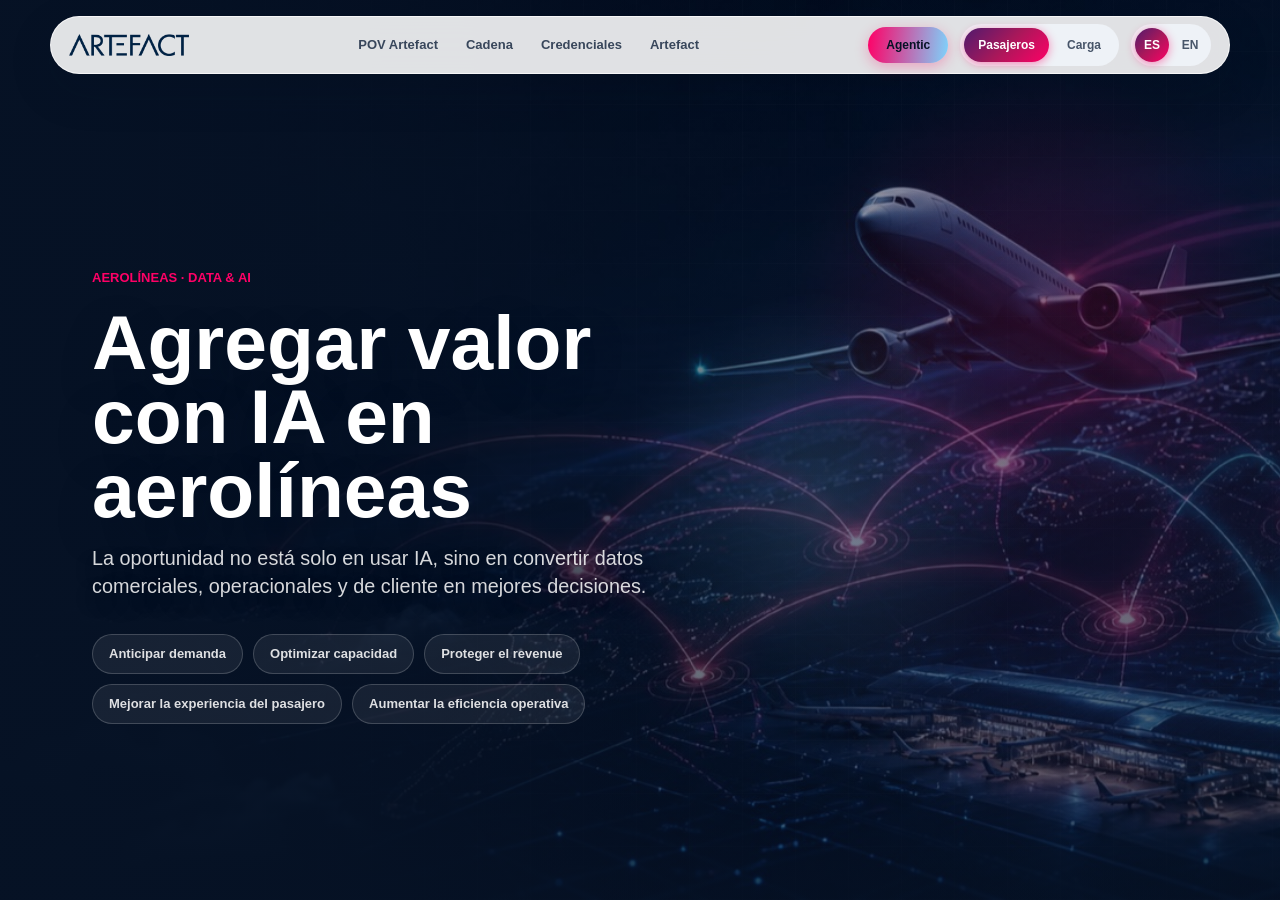
==== commit 62c3a54d: "Agregar sección Carga/Cargo con toggle Pasajeros/Carga - Toggle "Pasajeros / Carga" en el header de " ====
--- a/index.html
+++ b/index.html
@@ -20,6 +20,10 @@
       </nav>
       <div class="nav-actions">
         <a class="nav-agentic-btn" id="navAgenticBtn" href="agentic-airlines.html" aria-label="Ir a la sección Agentes en Aerolíneas">Agentic</a>
+        <div class="mode-pill" aria-label="Modo del sitio" role="group">
+          <span class="active" data-mode-value="pax" role="button" tabindex="0" aria-pressed="true">Pasajeros</span>
+          <span data-mode-value="cargo" role="button" tabindex="0" aria-pressed="false">Carga</span>
+        </div>
         <div class="lang-pill" aria-label="Idioma" role="group">
           <span class="active" data-lang="es" role="button" tabindex="0" aria-pressed="true">ES</span>
           <span data-lang="en" role="button" tabindex="0" aria-pressed="false">EN</span>
@@ -29,7 +33,8 @@
   </header>
 
   <main id="top">
-    <section class="hero" aria-labelledby="hero-title">
+    <!-- HERO PASAJEROS -->
+    <section class="hero" data-mode-section="pax" aria-labelledby="hero-title">
       <video class="hero-video" autoplay loop muted playsinline preload="auto" poster="images/portada.jpg" aria-hidden="true">
         <source src="videos/portada_2.mp4" type="video/mp4">
       </video>
@@ -52,8 +57,44 @@
         </div>
       </div>
     </section>
+
+    <!-- HERO CARGO -->
+    <section class="hero hero-cargo" data-mode-section="cargo" style="display:none;" aria-labelledby="hero-cargo-title">
+      <div class="hero-inner">
+        <div>
+          <span class="cargo-badge">IA Agéntica &amp; Data Intelligence para Air Cargo</span>
+          <h1 id="hero-cargo-title">Maximice la rentabilidad de cada metro cúbico y kilogramo en bodega con IA Agéntica.</h1>
+          <p class="hero-copy">Inteligencia algorítmica para bodegas de pasajeros (<span class="term" tabindex="0">belly capacity<span class="term-tooltip">Espacio físico y peso admisible residual en las bodegas inferiores de aviones comerciales de pasaje, disponible para carga comercial y correo.</span></span>) y flotas cargueras dedicadas. Optimice el factor de ocupación, automatice cotizaciones spot en milisegundos y acelere el despacho documental sin reemplazar sus sistemas legados.</p>
+
+          <div class="cargo-cta-row">
+            <button type="button" class="cargo-cta-primary">Agendar Diagnóstico Técnico de Carga</button>
+            <a class="cargo-cta-secondary" href="casos.html">Ver Arquitectura de Integración (API/ONE Record)</a>
+          </div>
+
+          <div class="cargo-kpi-strip" aria-label="Métricas clave de Air Cargo">
+            <div class="cargo-kpi">
+              <strong>+4.0% a +6.5%</strong>
+              <span>Yield promedio por tonelada-kilómetro transportada</span>
+            </div>
+            <div class="cargo-kpi">
+              <strong>-30% a -42%</strong>
+              <span>Reducción en capacidad perdida (spoilage) por no-shows y cancelaciones</span>
+            </div>
+            <div class="cargo-kpi">
+              <strong>+1.5 a 3.0 Ton</strong>
+              <span>Toneladas adicionales capturadas por vuelo wide-body en bodegas belly</span>
+            </div>
+            <div class="cargo-kpi">
+              <strong>&lt; 90 seg</strong>
+              <span>Validación regulatoria de declaraciones de mercancías peligrosas (IATA DGR)</span>
+            </div>
+          </div>
+        </div>
+      </div>
+    </section>
   </main>
 
+  <script src="js/mode.js"></script>
   <script src="js/nav.js"></script>
   <script src="js/i18n.js"></script>
 </body>
--- a/styles.css
+++ b/styles.css
@@ -3297,3 +3297,412 @@
       #agentic-airlines .flight-stage-name { font-size: 11px; }
     }
 
+/* ==========================================================
+   MODO CARGA (Pasajeros / Carga) — toggle + componentes
+   Paleta industrial: slate/zinc oscuros + acentos ámbar/esmeralda.
+   No introduce framework nuevo: extiende las variables de :root.
+   ========================================================== */
+:root {
+  --cargo-slate-950: #020617;
+  --cargo-slate-900: #0f172a;
+  --cargo-slate-800: #1e293b;
+  --cargo-slate-700: #334155;
+  --cargo-slate-400: #94a3b8;
+  --cargo-amber: #f59e0b;
+  --cargo-orange: #f97316;
+  --cargo-emerald: #10b981;
+}
+
+/* --- Toggle Pasajeros / Carga en el header --- */
+.mode-pill {
+  display: flex;
+  align-items: center;
+  gap: 4px;
+  padding: 4px;
+  border-radius: 999px;
+  background: #eef2f7;
+  color: #475569;
+  font-size: 12px;
+  font-weight: 900;
+}
+
+.mode-pill span {
+  display: grid;
+  place-items: center;
+  padding: 0 14px;
+  height: 34px;
+  border-radius: 999px;
+  cursor: pointer;
+  white-space: nowrap;
+  transition: all 0.2s ease;
+}
+
+.mode-pill .active {
+  color: var(--white);
+  background: linear-gradient(135deg, #4f1a6e 0%, #a8185a 50%, #ff0066 100%);
+  box-shadow: 0 2px 10px rgba(255, 0, 102, 0.45);
+}
+
+.mode-pill span:not(.active):hover {
+  background: rgba(0, 0, 0, 0.08);
+}
+
+@media (max-width: 720px) {
+  .mode-pill span { padding: 0 10px; font-size: 11px; }
+}
+
+/* --- Hero Carga (index.html) --- */
+.hero-cargo {
+  background:
+    radial-gradient(1200px 520px at 15% -10%, rgba(245, 158, 11, 0.16), transparent 60%),
+    linear-gradient(180deg, var(--cargo-slate-950) 0%, var(--cargo-slate-900) 100%);
+}
+
+.cargo-badge {
+  display: inline-flex;
+  align-items: center;
+  gap: 8px;
+  padding: 7px 14px;
+  border-radius: 999px;
+  border: 1px solid rgba(245, 158, 11, 0.4);
+  background: rgba(245, 158, 11, 0.1);
+  color: var(--cargo-amber);
+  font-size: 12px;
+  font-weight: 900;
+  letter-spacing: 0.04em;
+  text-transform: uppercase;
+  margin-bottom: 20px;
+}
+
+.hero-cargo .hero-copy { color: rgba(255, 255, 255, 0.78); }
+
+.cargo-cta-row {
+  display: flex;
+  flex-wrap: wrap;
+  gap: 14px;
+  margin-top: 32px;
+}
+
+.cargo-cta-primary {
+  padding: 15px 26px;
+  border-radius: 10px;
+  border: none;
+  background: linear-gradient(135deg, var(--cargo-amber), var(--cargo-orange));
+  color: var(--cargo-slate-950);
+  font-weight: 900;
+  font-size: 15px;
+  cursor: pointer;
+  box-shadow: 0 14px 30px rgba(245, 158, 11, 0.3);
+}
+
+.cargo-cta-secondary {
+  padding: 15px 26px;
+  border-radius: 10px;
+  border: 1px solid rgba(255, 255, 255, 0.28);
+  background: transparent;
+  color: var(--white);
+  font-weight: 800;
+  font-size: 15px;
+  cursor: pointer;
+}
+
+.cargo-kpi-strip {
+  display: grid;
+  grid-template-columns: repeat(4, 1fr);
+  gap: 16px;
+  margin-top: 48px;
+  padding-top: 32px;
+  border-top: 1px solid rgba(255, 255, 255, 0.14);
+}
+
+.cargo-kpi strong {
+  display: block;
+  margin-bottom: 6px;
+  color: var(--cargo-amber);
+  font-size: 26px;
+  font-weight: 900;
+  font-variant-numeric: tabular-nums;
+}
+
+.cargo-kpi span {
+  color: rgba(255, 255, 255, 0.68);
+  font-size: 13px;
+  line-height: 1.4;
+}
+
+@media (max-width: 980px) {
+  .cargo-kpi-strip { grid-template-columns: 1fr 1fr; }
+}
+
+/* --- Sección Carga dentro de casos.html --- */
+.cargo-mode {
+  padding-top: 8px;
+}
+
+.cargo-block {
+  margin-top: 72px;
+}
+
+.cargo-block:first-child { margin-top: 0; }
+
+.cargo-eyebrow {
+  color: var(--cargo-amber);
+  font-size: 13px;
+  font-weight: 900;
+  text-transform: uppercase;
+  letter-spacing: 0.04em;
+  margin-bottom: 10px;
+}
+
+.cargo-heading {
+  color: var(--white);
+  font-size: 32px;
+  font-weight: 900;
+  line-height: 1.15;
+  max-width: 760px;
+  margin-bottom: 14px;
+}
+
+.cargo-sub {
+  color: rgba(255, 255, 255, 0.68);
+  font-size: 16px;
+  max-width: 760px;
+  margin-bottom: 32px;
+}
+
+/* Pilares estratégicos (4) */
+.cargo-pillars {
+  display: grid;
+  grid-template-columns: repeat(4, 1fr);
+  gap: 18px;
+}
+
+.cargo-pillar-card {
+  padding: 24px 20px;
+  border-radius: 14px;
+  border: 1px solid rgba(255, 255, 255, 0.1);
+  background: linear-gradient(180deg, rgba(255, 255, 255, 0.06), rgba(255, 255, 255, 0.02));
+}
+
+.cargo-pillar-num {
+  display: inline-grid;
+  place-items: center;
+  width: 30px;
+  height: 30px;
+  margin-bottom: 14px;
+  border-radius: 8px;
+  background: rgba(245, 158, 11, 0.16);
+  color: var(--cargo-amber);
+  font-size: 13px;
+  font-weight: 900;
+}
+
+.cargo-pillar-card h4 {
+  color: var(--white);
+  font-size: 17px;
+  font-weight: 800;
+  margin-bottom: 8px;
+}
+
+.cargo-pillar-card p {
+  color: rgba(255, 255, 255, 0.62);
+  font-size: 14px;
+  line-height: 1.5;
+}
+
+@media (max-width: 980px) {
+  .cargo-pillars { grid-template-columns: 1fr 1fr; }
+}
+@media (max-width: 640px) {
+  .cargo-pillars { grid-template-columns: 1fr; }
+}
+
+/* Flashcards de casos de uso (8) */
+.cargo-flashcards {
+  display: grid;
+  grid-template-columns: repeat(2, 1fr);
+  gap: 20px;
+}
+
+.cargo-flash-card {
+  padding: 26px;
+  border-radius: 16px;
+  border: 1px solid rgba(255, 255, 255, 0.1);
+  background: linear-gradient(160deg, var(--cargo-slate-900), var(--cargo-slate-950));
+}
+
+.cargo-flash-badge {
+  display: inline-block;
+  padding: 4px 10px;
+  margin-bottom: 14px;
+  border-radius: 999px;
+  background: rgba(16, 185, 129, 0.14);
+  color: var(--cargo-emerald);
+  font-size: 11px;
+  font-weight: 900;
+  text-transform: uppercase;
+}
+
+.cargo-flash-card h4 {
+  color: var(--white);
+  font-size: 19px;
+  font-weight: 800;
+  margin-bottom: 16px;
+}
+
+.cargo-flash-row {
+  display: flex;
+  gap: 10px;
+  padding: 12px 0;
+  border-top: 1px solid rgba(255, 255, 255, 0.08);
+}
+
+.cargo-flash-row:first-of-type { border-top: none; }
+
+.cargo-flash-icon {
+  flex: none;
+  width: 22px;
+  height: 22px;
+  margin-top: 1px;
+}
+
+.cargo-flash-icon.is-pain { color: rgba(255, 255, 255, 0.32); }
+.cargo-flash-icon.is-solution { color: var(--cargo-amber); }
+
+.cargo-flash-row strong {
+  display: block;
+  margin-bottom: 3px;
+  color: rgba(255, 255, 255, 0.9);
+  font-size: 12px;
+  font-weight: 900;
+  text-transform: uppercase;
+  letter-spacing: 0.03em;
+}
+
+.cargo-flash-row p {
+  color: rgba(255, 255, 255, 0.64);
+  font-size: 14px;
+  line-height: 1.5;
+}
+
+.cargo-flash-kpi {
+  margin-top: 6px;
+  padding: 14px 16px;
+  border-radius: 10px;
+  background: rgba(245, 158, 11, 0.08);
+  border: 1px solid rgba(245, 158, 11, 0.22);
+  color: var(--cargo-amber);
+  font-family: "SFMono-Regular", ui-monospace, Menlo, Consolas, monospace;
+  font-size: 13px;
+  line-height: 1.6;
+}
+
+@media (max-width: 980px) {
+  .cargo-flashcards { grid-template-columns: 1fr; }
+}
+
+/* Glosario técnico: tooltip nativo (hover / focus) */
+.term {
+  position: relative;
+  display: inline-block;
+  border-bottom: 1px dashed var(--cargo-amber);
+  color: var(--cargo-amber);
+  cursor: help;
+}
+
+.term .term-tooltip {
+  position: absolute;
+  bottom: calc(100% + 10px);
+  left: 50%;
+  transform: translateX(-50%);
+  width: 260px;
+  padding: 12px 14px;
+  border-radius: 10px;
+  background: var(--cargo-slate-950);
+  border: 1px solid rgba(255, 255, 255, 0.14);
+  box-shadow: 0 18px 40px rgba(0, 0, 0, 0.45);
+  color: rgba(255, 255, 255, 0.85);
+  font-size: 12.5px;
+  line-height: 1.5;
+  font-weight: 400;
+  text-transform: none;
+  letter-spacing: normal;
+  opacity: 0;
+  visibility: hidden;
+  transition: opacity 0.15s ease;
+  z-index: 50;
+  pointer-events: none;
+}
+
+.term:hover .term-tooltip,
+.term:focus .term-tooltip,
+.term:focus-within .term-tooltip {
+  opacity: 1;
+  visibility: visible;
+}
+
+/* Benchmarks globales (3) */
+.cargo-benchmarks {
+  display: grid;
+  grid-template-columns: repeat(3, 1fr);
+  gap: 18px;
+}
+
+.cargo-benchmark-card {
+  padding: 24px;
+  border-radius: 14px;
+  border: 1px solid rgba(255, 255, 255, 0.1);
+  background: rgba(255, 255, 255, 0.03);
+}
+
+.cargo-benchmark-card strong {
+  display: block;
+  margin-bottom: 10px;
+  color: var(--white);
+  font-size: 16px;
+  font-weight: 900;
+}
+
+.cargo-benchmark-card p {
+  color: rgba(255, 255, 255, 0.64);
+  font-size: 14px;
+  line-height: 1.55;
+}
+
+@media (max-width: 980px) {
+  .cargo-benchmarks { grid-template-columns: 1fr; }
+}
+
+/* Visión 2028-2030: línea de tiempo */
+.cargo-timeline {
+  display: grid;
+  grid-template-columns: repeat(3, 1fr);
+  gap: 18px;
+}
+
+.cargo-timeline-step {
+  position: relative;
+  padding: 26px 22px;
+  border-radius: 14px;
+  border: 1px solid rgba(245, 158, 11, 0.22);
+  background: linear-gradient(160deg, rgba(245, 158, 11, 0.08), transparent 60%);
+}
+
+.cargo-timeline-year {
+  display: inline-block;
+  margin-bottom: 12px;
+  color: var(--cargo-amber);
+  font-size: 28px;
+  font-weight: 900;
+}
+
+.cargo-timeline-step p {
+  color: rgba(255, 255, 255, 0.68);
+  font-size: 14px;
+  line-height: 1.55;
+}
+
+@media (max-width: 980px) {
+  .cargo-timeline { grid-template-columns: 1fr; }
+}
+
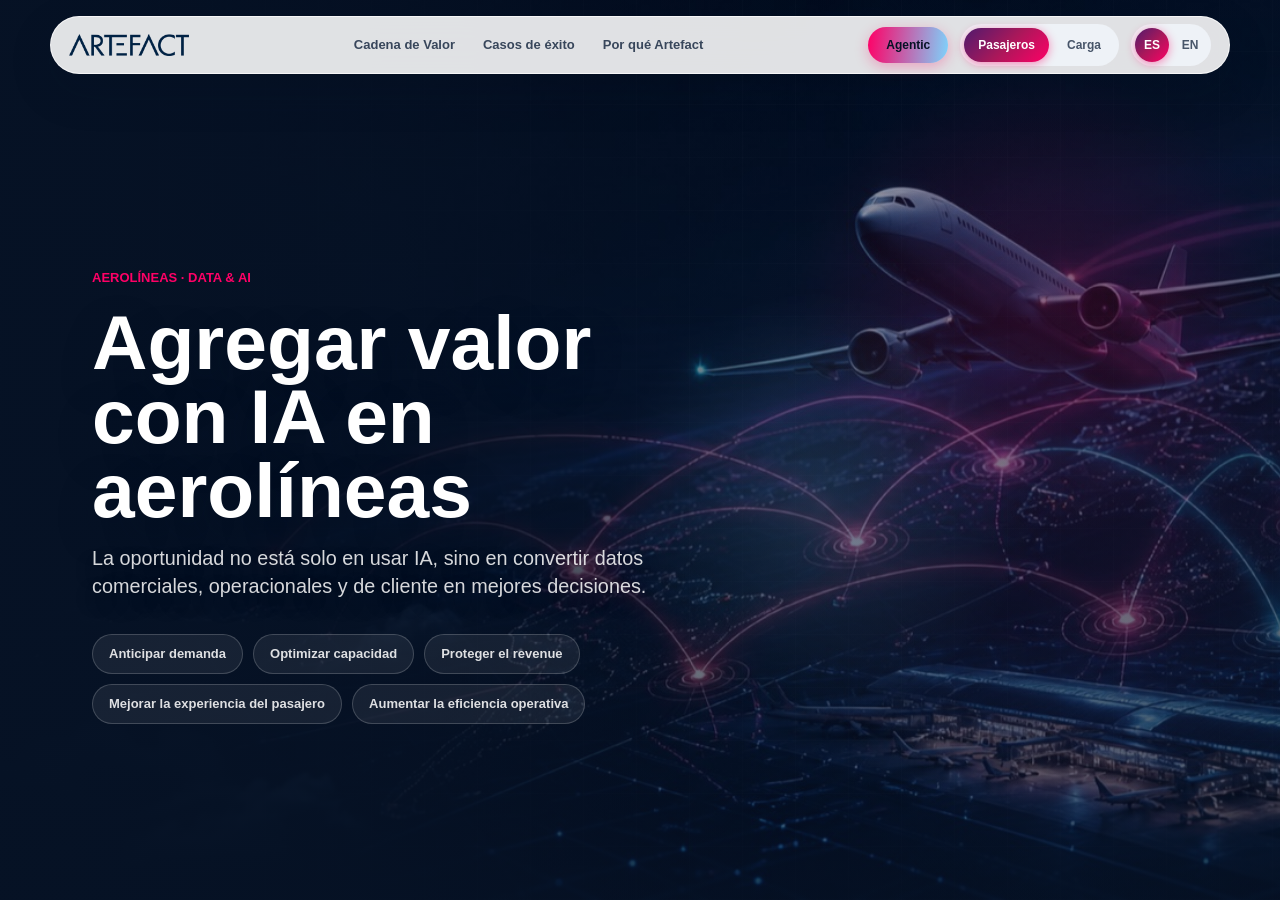
==== commit 6b00b031: "cambios secciones, funcionalidad boton traducir y se suma el porque artefact Co-Authored-By: Claude " ====
--- a/index.html
+++ b/index.html
@@ -13,10 +13,9 @@
       <img class="brand-logo" src="images/ARTEFACT.png" alt="Artefact">
       </a>
       <nav class="nav-links" aria-label="Secciones">
-        <a href="pov-artefact.html">POV Artefact</a>
-        <a href="casos.html">Cadena</a>
-        <a href="credenciales.html">Credenciales</a>
-        <a href="artefact.html">Artefact</a>
+        <a href="casos.html">Cadena de Valor</a>
+        <a href="credenciales.html">Casos de éxito</a>
+        <a href="artefact.html#porque-artefact">Por qué Artefact</a>
       </nav>
       <div class="nav-actions">
         <a class="nav-agentic-btn" id="navAgenticBtn" href="agentic-airlines.html" aria-label="Ir a la sección Agentes en Aerolíneas">Agentic</a>
--- a/styles.css
+++ b/styles.css
@@ -102,6 +102,11 @@
 
     .nav-links a:hover {
       color: var(--magenta);
+    }
+
+    .nav-links a.active {
+      color: var(--magenta);
+      opacity: 1;
     }
 
     .lang-pill {
@@ -2638,7 +2643,7 @@
       transition: background 0.2s, color 0.2s;
     }
     .cred-tab.active {
-      background: linear-gradient(135deg, #0a1730 0%, #a8185a 60%, #ff0066 100%);
+      background: #be123c;
       color: #fff;
       border-color: transparent;
     }
@@ -2679,8 +2684,8 @@
       font-weight: 700;
       text-transform: uppercase;
       letter-spacing: 0.05em;
-      color: #e0357a;
-      background: rgba(224,95,160,0.1);
+      color: #be123c;
+      background: #fff1f2;
       padding: 0.2rem 0.55rem;
       border-radius: 20px;
     }
@@ -3299,7 +3304,8 @@
 
 /* ==========================================================
    MODO CARGA (Pasajeros / Carga) — toggle + componentes
-   Paleta industrial: slate/zinc oscuros + acentos ámbar/esmeralda.
+   Acento único: índigo tecnológico + celeste, alineado al degradado
+   del botón Agentic. Sin cálidos (nada de ámbar/naranja).
    No introduce framework nuevo: extiende las variables de :root.
    ========================================================== */
 :root {
@@ -3308,9 +3314,9 @@
   --cargo-slate-800: #1e293b;
   --cargo-slate-700: #334155;
   --cargo-slate-400: #94a3b8;
-  --cargo-amber: #f59e0b;
-  --cargo-orange: #f97316;
-  --cargo-emerald: #10b981;
+  --cargo-indigo: #4338ca;
+  --cargo-violet: #6d28d9;
+  --cargo-sky: #0284c7;
 }
 
 /* --- Toggle Pasajeros / Carga en el header --- */
@@ -3347,6 +3353,16 @@
   background: rgba(0, 0, 0, 0.08);
 }
 
+html[data-mode="cargo"] .mode-pill .active {
+  background: linear-gradient(135deg, var(--cargo-indigo), var(--cargo-violet));
+  box-shadow: 0 2px 10px rgba(67, 56, 202, 0.45);
+}
+
+html[data-mode="cargo"] .nav-links a:hover,
+html[data-mode="cargo"] .nav-links a.active {
+  color: var(--cargo-indigo);
+}
+
 @media (max-width: 720px) {
   .mode-pill span { padding: 0 10px; font-size: 11px; }
 }
@@ -3354,7 +3370,7 @@
 /* --- Hero Carga (index.html) --- */
 .hero-cargo {
   background:
-    radial-gradient(1200px 520px at 15% -10%, rgba(245, 158, 11, 0.16), transparent 60%),
+    radial-gradient(1200px 520px at 15% -10%, rgba(67, 56, 202, 0.16), transparent 60%),
     linear-gradient(180deg, var(--cargo-slate-950) 0%, var(--cargo-slate-900) 100%);
 }
 
@@ -3364,9 +3380,9 @@
   gap: 8px;
   padding: 7px 14px;
   border-radius: 999px;
-  border: 1px solid rgba(245, 158, 11, 0.4);
-  background: rgba(245, 158, 11, 0.1);
-  color: var(--cargo-amber);
+  border: 1px solid rgba(67, 56, 202, 0.4);
+  background: rgba(67, 56, 202, 0.1);
+  color: var(--cargo-indigo);
   font-size: 12px;
   font-weight: 900;
   letter-spacing: 0.04em;
@@ -3387,12 +3403,12 @@
   padding: 15px 26px;
   border-radius: 10px;
   border: none;
-  background: linear-gradient(135deg, var(--cargo-amber), var(--cargo-orange));
+  background: linear-gradient(135deg, var(--cargo-indigo), var(--cargo-violet));
   color: var(--cargo-slate-950);
   font-weight: 900;
   font-size: 15px;
   cursor: pointer;
-  box-shadow: 0 14px 30px rgba(245, 158, 11, 0.3);
+  box-shadow: 0 14px 30px rgba(67, 56, 202, 0.3);
 }
 
 .cargo-cta-secondary {
@@ -3418,7 +3434,7 @@
 .cargo-kpi strong {
   display: block;
   margin-bottom: 6px;
-  color: var(--cargo-amber);
+  color: var(--cargo-indigo);
   font-size: 26px;
   font-weight: 900;
   font-variant-numeric: tabular-nums;
@@ -3446,7 +3462,7 @@
 .cargo-block:first-child { margin-top: 0; }
 
 .cargo-eyebrow {
-  color: var(--cargo-amber);
+  color: var(--cargo-indigo);
   font-size: 13px;
   font-weight: 900;
   text-transform: uppercase;
@@ -3491,8 +3507,8 @@
   height: 30px;
   margin-bottom: 14px;
   border-radius: 8px;
-  background: rgba(245, 158, 11, 0.16);
-  color: var(--cargo-amber);
+  background: rgba(67, 56, 202, 0.16);
+  color: var(--cargo-indigo);
   font-size: 13px;
   font-weight: 900;
 }
@@ -3536,8 +3552,8 @@
   padding: 4px 10px;
   margin-bottom: 14px;
   border-radius: 999px;
-  background: rgba(16, 185, 129, 0.14);
-  color: var(--cargo-emerald);
+  background: rgba(2, 132, 199, 0.14);
+  color: var(--cargo-sky);
   font-size: 11px;
   font-weight: 900;
   text-transform: uppercase;
@@ -3567,7 +3583,7 @@
 }
 
 .cargo-flash-icon.is-pain { color: rgba(255, 255, 255, 0.32); }
-.cargo-flash-icon.is-solution { color: var(--cargo-amber); }
+.cargo-flash-icon.is-solution { color: var(--cargo-indigo); }
 
 .cargo-flash-row strong {
   display: block;
@@ -3589,9 +3605,9 @@
   margin-top: 6px;
   padding: 14px 16px;
   border-radius: 10px;
-  background: rgba(245, 158, 11, 0.08);
-  border: 1px solid rgba(245, 158, 11, 0.22);
-  color: var(--cargo-amber);
+  background: rgba(67, 56, 202, 0.08);
+  border: 1px solid rgba(67, 56, 202, 0.22);
+  color: var(--cargo-indigo);
   font-family: "SFMono-Regular", ui-monospace, Menlo, Consolas, monospace;
   font-size: 13px;
   line-height: 1.6;
@@ -3605,8 +3621,8 @@
 .term {
   position: relative;
   display: inline-block;
-  border-bottom: 1px dashed var(--cargo-amber);
-  color: var(--cargo-amber);
+  border-bottom: 1px dashed var(--cargo-indigo);
+  color: var(--cargo-indigo);
   cursor: help;
 }
 
@@ -3684,14 +3700,14 @@
   position: relative;
   padding: 26px 22px;
   border-radius: 14px;
-  border: 1px solid rgba(245, 158, 11, 0.22);
-  background: linear-gradient(160deg, rgba(245, 158, 11, 0.08), transparent 60%);
+  border: 1px solid rgba(67, 56, 202, 0.22);
+  background: linear-gradient(160deg, rgba(67, 56, 202, 0.08), transparent 60%);
 }
 
 .cargo-timeline-year {
   display: inline-block;
   margin-bottom: 12px;
-  color: var(--cargo-amber);
+  color: var(--cargo-indigo);
   font-size: 28px;
   font-weight: 900;
 }
@@ -3706,3 +3722,42 @@
   .cargo-timeline { grid-template-columns: 1fr; }
 }
 
+/* --- Credenciales Carga: mismos componentes .cred-*, retinte índigo/celeste --- */
+.cred-cargo .cred-tab {
+  border-color: var(--cargo-indigo);
+  color: var(--cargo-indigo);
+}
+
+.cred-cargo .cred-tab.active {
+  background: linear-gradient(135deg, var(--cargo-indigo), var(--cargo-violet));
+  color: #fff;
+  border-color: transparent;
+}
+
+.cred-cargo .cred-tab:hover:not(.active) {
+  background: rgba(67, 56, 202, 0.07);
+}
+
+.cred-cargo .cred-card:hover {
+  box-shadow: 0 6px 24px rgba(67, 56, 202, 0.18);
+}
+
+.cred-cargo .cred-client {
+  color: var(--cargo-indigo);
+  background: #eef2ff;
+}
+
+.cred-cargo .cred-toggle {
+  border-color: var(--cargo-indigo);
+  color: var(--cargo-indigo);
+}
+
+.cred-cargo .cred-toggle[aria-expanded="true"] {
+  background: var(--cargo-indigo);
+  color: #fff;
+}
+
+.cred-cargo .cred-title {
+  color: var(--cargo-slate-900);
+}
+
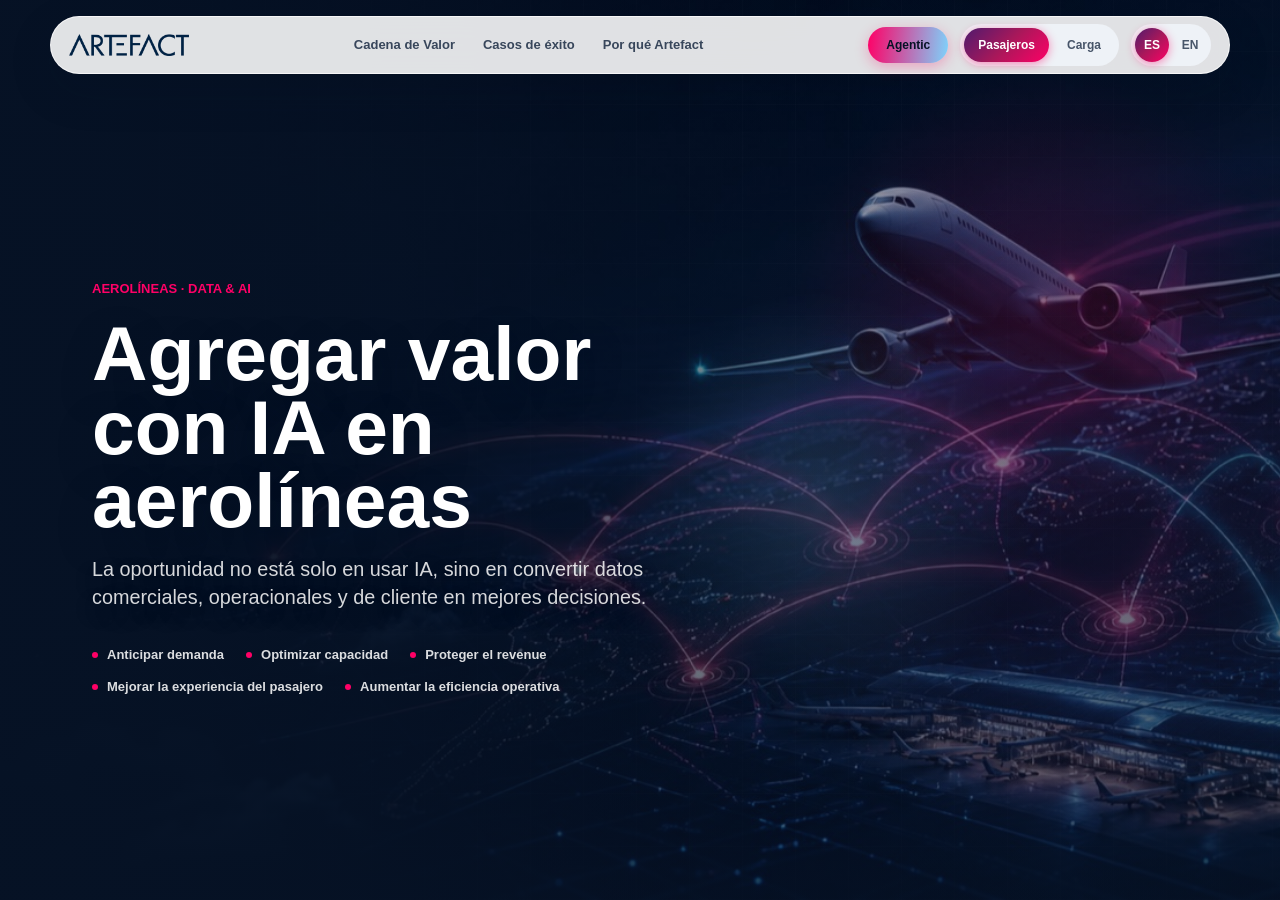
==== commit 01c9ecdc: "Los cambios son cambio de formato para diferenciar entre los botones y las plabras clave estaticas" ====
--- a/index.html
+++ b/index.html
@@ -45,13 +45,13 @@
           <p class="eyebrow">Aerolíneas · Data & AI</p>
           <h1 id="hero-title">Agregar valor con IA en aerolíneas</h1>
           <p class="hero-copy">La oportunidad no está solo en usar IA, sino en convertir datos comerciales, operacionales y de cliente en mejores decisiones.</p>
-          <div class="hero-pills" aria-label="Pilares de valor">
-            <span class="pill">Anticipar demanda</span>
-            <span class="pill">Optimizar capacidad</span>
-            <span class="pill">Proteger el revenue</span>
-            <span class="pill">Mejorar la experiencia del pasajero</span>
-            <span class="pill">Aumentar la eficiencia operativa</span>
-          </div>
+          <ul class="hero-pills" aria-label="Pilares de valor">
+            <li>Anticipar demanda</li>
+            <li>Optimizar capacidad</li>
+            <li>Proteger el revenue</li>
+            <li>Mejorar la experiencia del pasajero</li>
+            <li>Aumentar la eficiencia operativa</li>
+          </ul>
           </div>
         </div>
       </div>
--- a/styles.css
+++ b/styles.css
@@ -196,21 +196,28 @@
     .hero-pills {
       display: flex;
       flex-wrap: wrap;
-      gap: 10px;
+      gap: 12px 22px;
       margin-top: 34px;
-    }
-
-    .pill {
+      padding: 0;
+      list-style: none;
+    }
+
+    .hero-pills li {
       display: inline-flex;
       align-items: center;
-      min-height: 40px;
-      padding: 0 16px;
-      border: 1px solid rgba(255, 255, 255, 0.18);
-      border-radius: 999px;
+      gap: 9px;
       color: rgba(255, 255, 255, 0.86);
-      background: rgba(255, 255, 255, 0.07);
       font-size: 13px;
       font-weight: 800;
+    }
+
+    .hero-pills li::before {
+      width: 6px;
+      height: 6px;
+      border-radius: 50%;
+      background: var(--magenta);
+      content: "";
+      flex: 0 0 auto;
     }
 
     .hero-image-card {
@@ -707,22 +714,27 @@
     .route-copy-badges {
       display: flex;
       flex-wrap: wrap;
-      gap: 10px;
+      gap: 8px 18px;
     }
 
     .route-copy-badges span {
       margin: 0;
-      min-height: 34px;
       display: inline-flex;
       align-items: center;
-      padding: 0 12px;
-      border: 1px solid rgba(255, 255, 255, 0.14);
-      border-radius: 999px;
+      gap: 8px;
       color: rgba(255, 255, 255, 0.78);
-      background: rgba(255, 255, 255, 0.08);
       font-size: 11px;
       font-weight: 900;
       text-transform: uppercase;
+    }
+
+    .route-copy-badges span::before {
+      width: 5px;
+      height: 5px;
+      border-radius: 50%;
+      background: var(--magenta);
+      content: "";
+      flex: 0 0 auto;
     }
 
     .route-map-ui {
@@ -1069,21 +1081,26 @@
     .pain-cloud {
       display: flex;
       flex-wrap: wrap;
-      gap: 10px;
+      gap: 8px 18px;
       margin: 16px 0 22px;
     }
 
     .pain-chip {
       display: inline-flex;
       align-items: center;
-      min-height: 38px;
-      padding: 0 14px;
-      border: 1px solid rgba(255, 255, 255, 0.13);
-      border-radius: 999px;
+      gap: 8px;
       color: rgba(255, 255, 255, 0.82);
-      background: rgba(255, 255, 255, 0.08);
       font-size: 13px;
       font-weight: 900;
+    }
+
+    .pain-chip::before {
+      width: 5px;
+      height: 5px;
+      border-radius: 50%;
+      background: var(--magenta);
+      content: "";
+      flex: 0 0 auto;
     }
 
     .stage-flow {
@@ -1278,14 +1295,29 @@
     .meta-chip {
       display: inline-flex;
       align-items: center;
-      min-height: 34px;
-      padding: 0 12px;
-      border: 1px solid rgba(255, 255, 255, 0.12);
-      border-radius: 999px;
+      gap: 7px;
       color: rgba(255, 255, 255, 0.78);
-      background: rgba(6, 18, 37, 0.3);
       font-size: 12px;
       font-weight: 900;
+    }
+
+    .stage-kicker .meta-chip {
+      padding-bottom: 5px;
+      border-bottom: 2px solid rgba(255, 255, 255, 0.28);
+    }
+
+    .stage-kicker .meta-chip::before {
+      content: none;
+    }
+
+    .stage-kicker .meta-chip:first-child {
+      color: rgba(255, 255, 255, 0.76);
+      border-color: var(--magenta);
+    }
+
+    .stage-kicker .meta-chip:last-child {
+      color: rgba(255, 255, 255, 0.76);
+      border-color: var(--cyan);
     }
 
     .case-detail h3 {
@@ -1365,15 +1397,21 @@
     .sd-badge {
       display: inline-flex;
       align-items: center;
-      padding: 5px 11px;
-      border: 1px solid rgba(125, 211, 252, 0.4);
-      border-radius: 999px;
+      gap: 7px;
       color: var(--cyan);
-      background: rgba(125, 211, 252, 0.08);
       font-size: 11px;
       font-weight: 900;
       letter-spacing: 0.02em;
       text-transform: uppercase;
+    }
+
+    .sd-badge::before {
+      width: 5px;
+      height: 5px;
+      border-radius: 50%;
+      background: var(--magenta);
+      content: "";
+      flex: 0 0 auto;
     }
 
     .sd-headline {
@@ -3061,9 +3099,7 @@
     #agentic-airlines .flight-stage-badge {
       position: absolute; top: -56px; left: 0; z-index: 4;
       display: inline-flex; align-items: center; gap: 10px;
-      padding: 9px 18px; border-radius: 999px;
-      background: rgba(255,255,255,0.06); border: 1px solid rgba(255,255,255,0.16);
-      backdrop-filter: blur(6px);
+      padding: 4px 0 4px 14px; border-left: 2px solid var(--magenta);
       animation: agFloatUp 0.8s ease-out both;
     }
     #agentic-airlines .flight-stage-count { font-size: 13px; font-weight: 900; color: var(--cyan); letter-spacing: 0.02em; white-space: nowrap; }
@@ -3071,8 +3107,7 @@
     #agentic-airlines .flight-stage-name { font-size: 12.5px; font-weight: 800; color: var(--white); white-space: nowrap; }
     #agentic-airlines .flight-stage-phase {
       font-size: 10px; font-weight: 900; text-transform: uppercase; letter-spacing: 0.08em;
-      color: var(--navy-950); background: linear-gradient(96deg, #ff0066, #7dd3fc);
-      padding: 4px 10px; border-radius: 999px; white-space: nowrap;
+      color: var(--cyan); white-space: nowrap;
     }
     #agentic-airlines .flight-svg { position: absolute; inset: 0; width: 100%; height: 100%; overflow: visible; }
     #agentic-airlines .flight-path-track { fill: none; stroke: rgba(255,255,255,0.14); stroke-width: 2.5; stroke-linecap: round; }
@@ -3148,7 +3183,7 @@
     #agentic-airlines .layer-stack { display: flex; flex-direction: column; gap: 20px; margin-top: 56px; }
     #agentic-airlines .layer-row { display: flex; align-items: center; gap: 22px; }
     #agentic-airlines .layer-row-label { flex: 0 0 128px; display: flex; align-items: center; justify-content: center; }
-    #agentic-airlines .layer-row-label .flight-stage-phase { color: #fff !important; text-shadow: 0 1px 3px rgba(0,0,0,0.35); font-size: 11px; padding: 6px 14px; }
+    #agentic-airlines .layer-row-label .flight-stage-phase { color: #fff !important; text-shadow: 0 1px 3px rgba(0,0,0,0.35); font-size: 11px; padding-left: 8px; border-left: 2px solid var(--magenta); }
     #agentic-airlines .layer-row-content { flex: 1; min-width: 0; }
     #agentic-airlines .layer-card-wide {
       width: 100%; min-height: 220px; padding: 40px 44px;
@@ -3298,7 +3333,7 @@
       #agentic-airlines .vision-modal { padding: 44px 22px; }
       #agentic-airlines .flight-path-wrap { aspect-ratio: 1200 / 420; margin: 80px 0 32px; }
       #agentic-airlines .flight-node .lbl { display: none; }
-      #agentic-airlines .flight-stage-badge { top: -46px; flex-wrap: wrap; max-width: calc(100% - 20px); padding: 8px 14px; }
+      #agentic-airlines .flight-stage-badge { top: -46px; flex-wrap: wrap; max-width: calc(100% - 20px); padding: 4px 0 4px 12px; }
       #agentic-airlines .flight-stage-name { font-size: 11px; }
     }
 
@@ -3378,11 +3413,9 @@
   display: inline-flex;
   align-items: center;
   gap: 8px;
-  padding: 7px 14px;
-  border-radius: 999px;
-  border: 1px solid rgba(67, 56, 202, 0.4);
-  background: rgba(67, 56, 202, 0.1);
-  color: var(--cargo-indigo);
+  padding: 2px 0 2px 10px;
+  border-left: 2px solid var(--cyan);
+  color: var(--cyan);
   font-size: 12px;
   font-weight: 900;
   letter-spacing: 0.04em;
@@ -3548,15 +3581,23 @@
 }
 
 .cargo-flash-badge {
-  display: inline-block;
-  padding: 4px 10px;
+  display: inline-flex;
+  align-items: center;
+  gap: 7px;
   margin-bottom: 14px;
-  border-radius: 999px;
-  background: rgba(2, 132, 199, 0.14);
-  color: var(--cargo-sky);
+  color: var(--cyan);
   font-size: 11px;
   font-weight: 900;
   text-transform: uppercase;
+}
+
+.cargo-flash-badge::before {
+  width: 5px;
+  height: 5px;
+  border-radius: 50%;
+  background: var(--magenta);
+  content: "";
+  flex: 0 0 auto;
 }
 
 .cargo-flash-card h4 {
